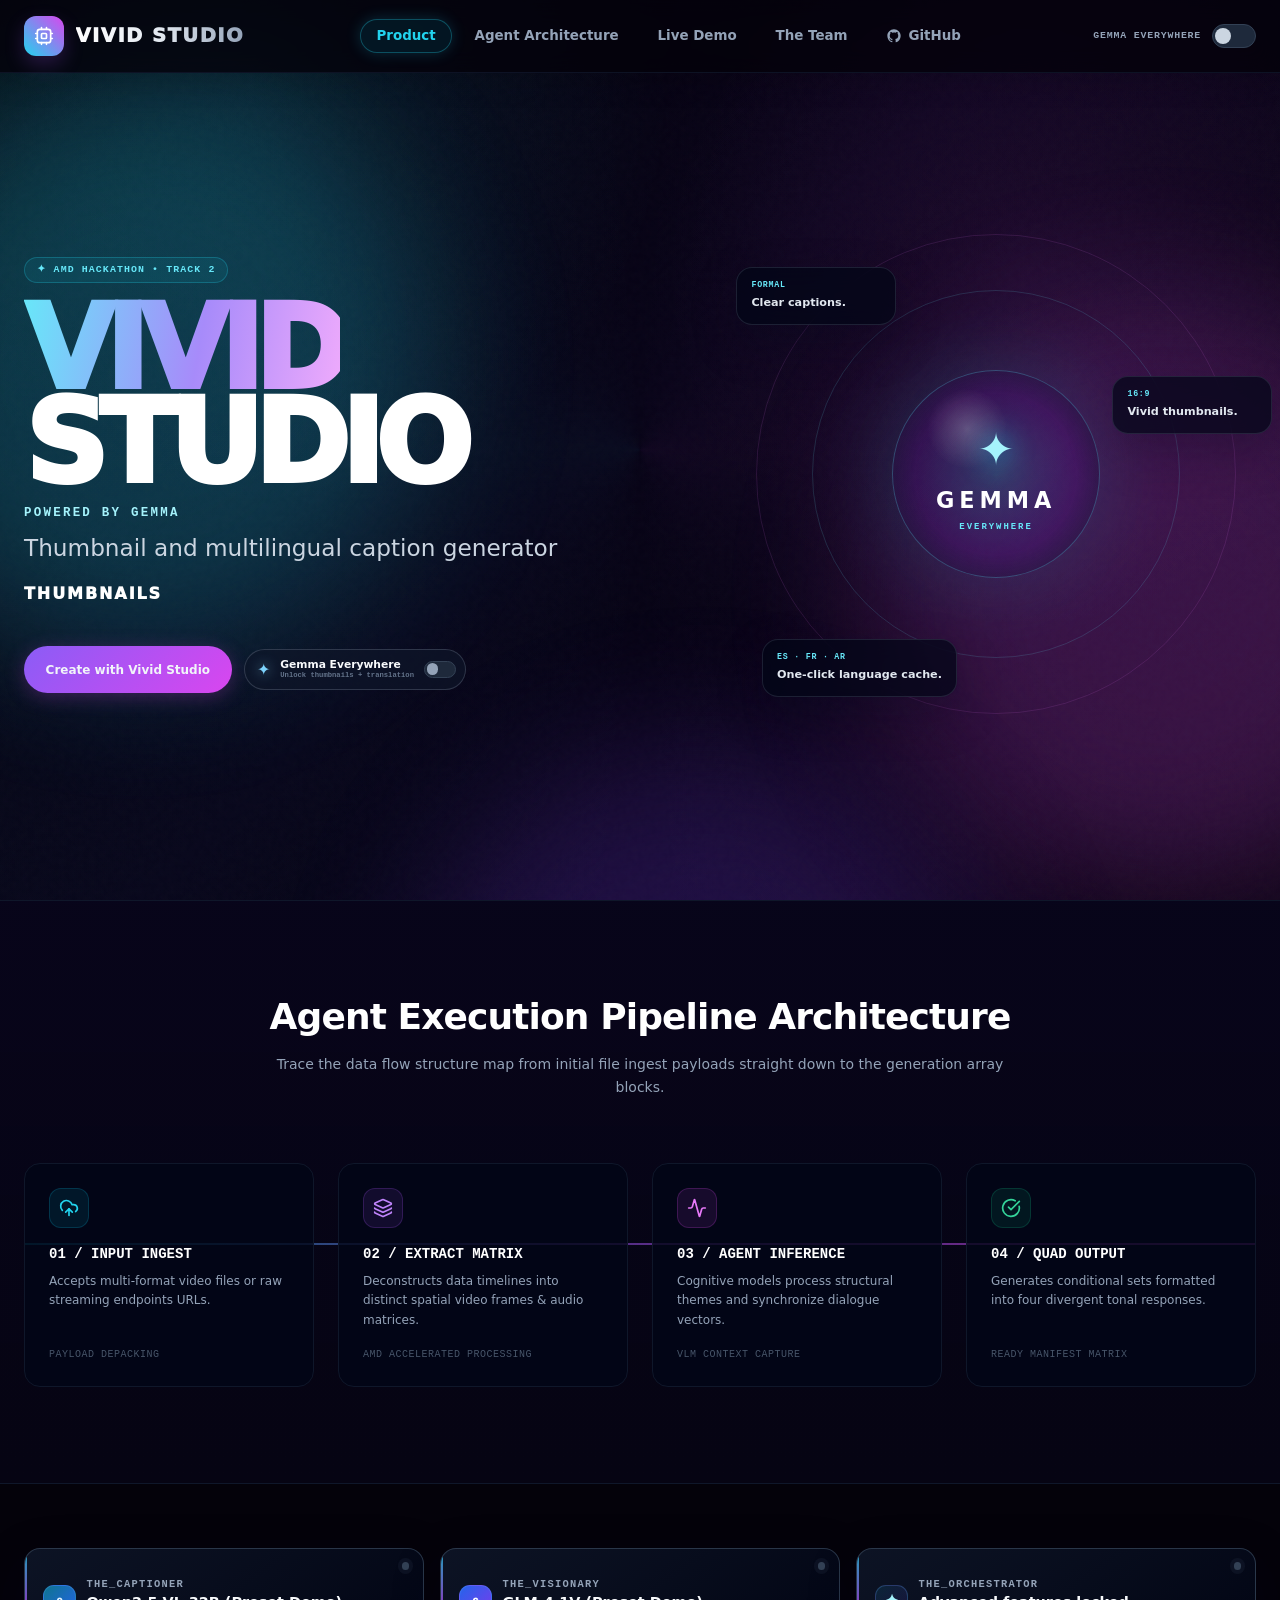
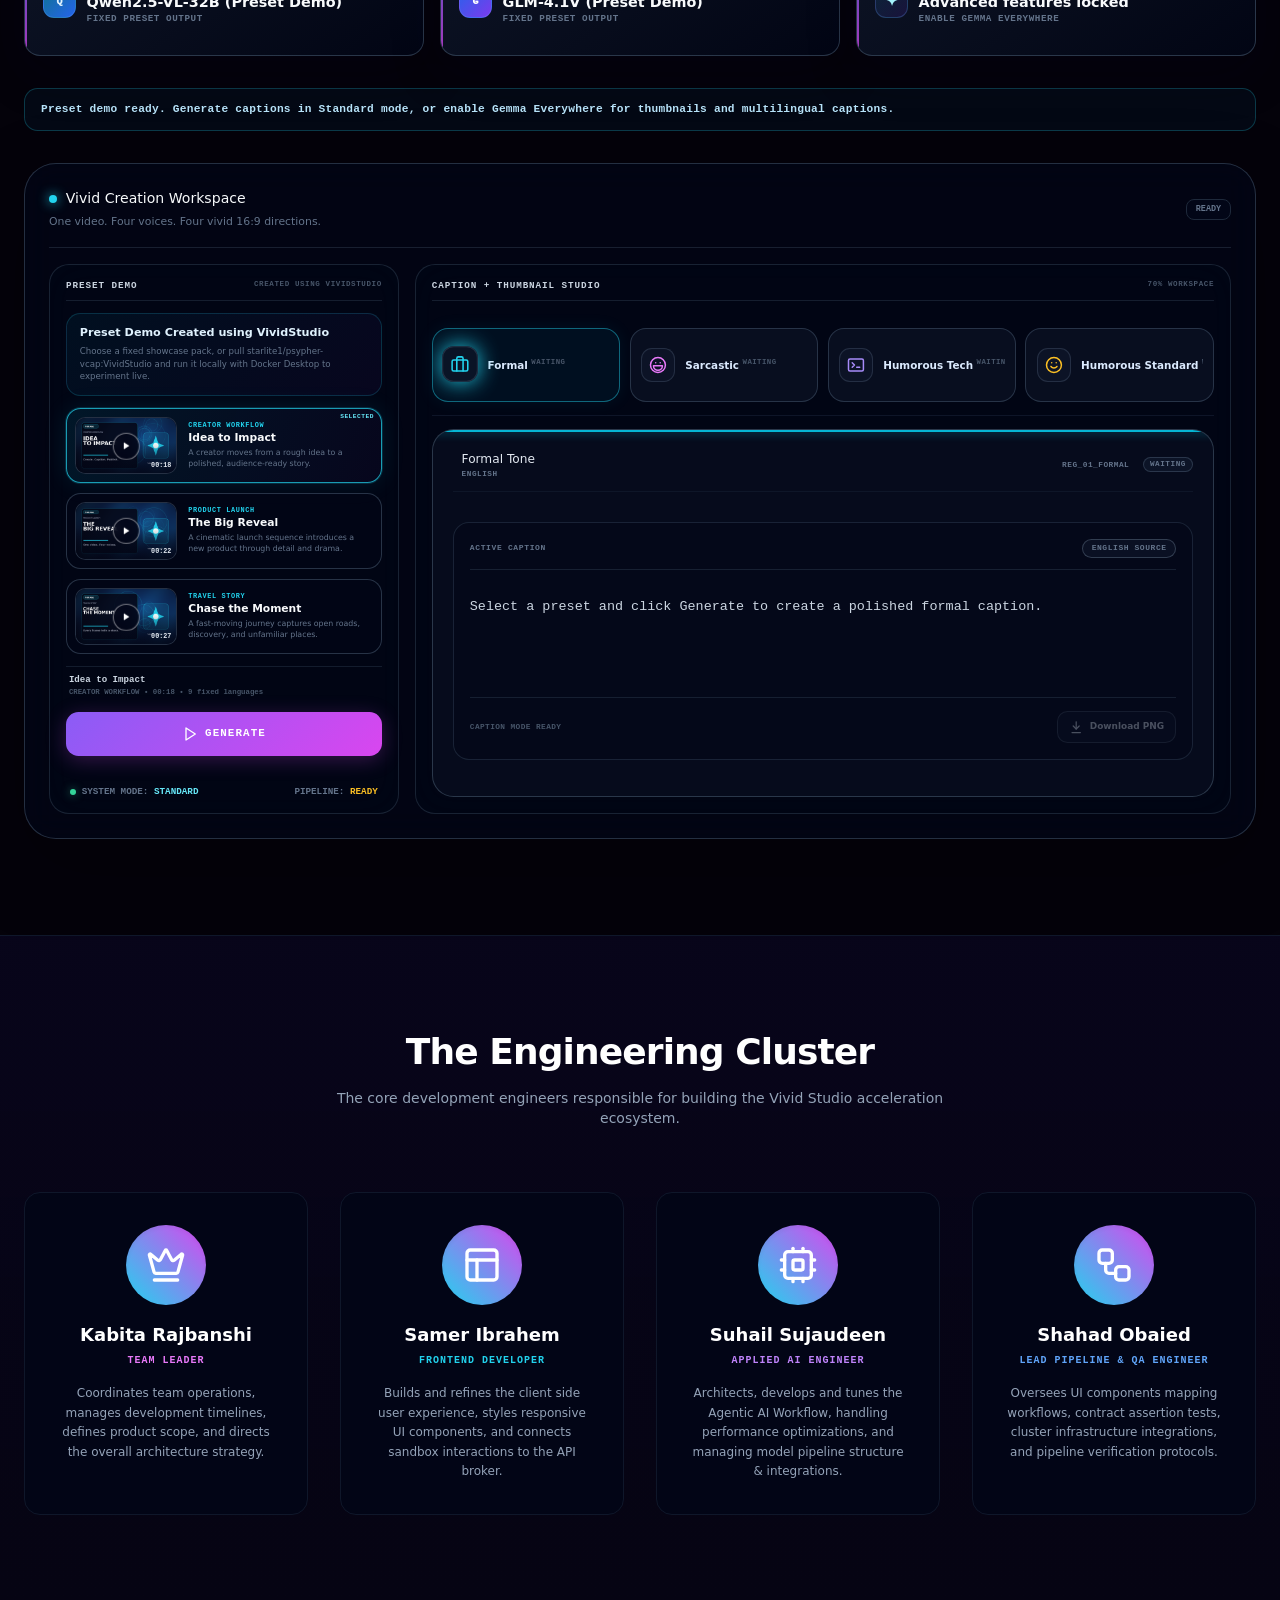
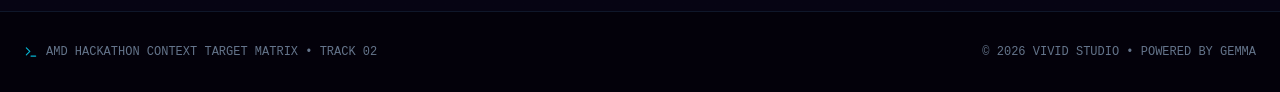
==== index.html @ 5d5a0c18 "Make paths relative for GitHub Pages hosting" ====
<!DOCTYPE html>

<html class="scroll-smooth scroll-pt-20" lang="en">
<head>
<meta charset="utf-8"/>
<meta content="width=device-width, initial-scale=1.0" name="viewport"/>
<meta content="Vivid Studio — a thumbnail and multilingual caption generator powered by Gemma." name="description"/>
<title>Vivid Studio — Powered by Gemma</title>
<link href="css/styles.css" rel="stylesheet"/>
</head>
<body class="text-slate-100 antialiased selection:bg-fuchsia-500 selection:text-white">
<div aria-hidden="true" class="vivid-background">
<div class="vivid-orb vivid-orb-one"></div>
<div class="vivid-orb vivid-orb-two"></div>
<div class="vivid-orb vivid-orb-three"></div>
<div class="vivid-light-field"></div>
<div class="vivid-grain"></div>
</div><div class="min-h-screen flex flex-col bg-transparent overflow-x-hidden"><nav class="team-navbar fixed top-0 left-0 w-full z-50" aria-label="Primary navigation">
<div class="team-navbar-inner max-w-7xl mx-auto px-6 py-4">
<a aria-label="Vivid Studio home" class="team-nav-brand" href="#product">
<span aria-hidden="true" class="team-brand-icon">
<svg viewBox="0 0 24 24"><rect x="4" y="4" width="16" height="16" rx="3"></rect><rect x="9" y="9" width="6" height="6" rx="1"></rect><path d="M9 2v2M15 2v2M9 20v2M15 20v2M2 9h2M2 15h2M20 9h2M20 15h2"></path></svg>
</span>
<span class="team-brand-name">VIVID STUDIO</span>
<span class="team-gemma-active" id="gemma-active-badge" hidden>GEMMA ACTIVE</span>
</a>
<div class="team-nav-links" id="primary-nav-links">
<a class="team-nav-link" data-nav-link href="#product">Product</a>
<a class="team-nav-link" data-nav-link href="#architecture">Agent Architecture</a>
<a class="team-nav-link" data-nav-link href="#demo">Live Demo</a>
<a class="team-nav-link" data-nav-link href="#team">The Team</a>
<a class="team-nav-link team-github-link" href="https://github.com/starlite20/vividstudio" rel="noreferrer" target="_blank">
<svg aria-hidden="true" viewBox="0 0 24 24"><path clip-rule="evenodd" d="M12 2C6.477 2 2 6.477 2 12c0 4.42 2.865 8.17 6.839 9.49.5.092.682-.217.682-.482 0-.237-.008-.866-.013-1.7-2.782.603-3.369-1.34-3.369-1.34-.454-1.156-1.11-1.464-1.11-1.464-.908-.62.069-.608.069-.608 1.003.07 1.531 1.03 1.531 1.03.892 1.529 2.341 1.087 2.91.831.092-.646.35-1.086.636-1.336-2.22-.253-4.555-1.11-4.555-4.943 0-1.091.39-1.984 1.029-2.683-.103-.253-.446-1.27.098-2.647 0 0 .84-.269 2.75 1.025A9.564 9.564 0 0112 6.844c.85.004 1.705.115 2.504.337 1.909-1.294 2.747-1.025 2.747-1.025.546 1.377.203 2.394.1 2.647.64.699 1.028 1.592 1.028 2.683 0 3.842-2.339 4.687-4.566 4.935.359.309.678.919.678 1.852 0 1.336-.012 2.415-.012 2.743 0 .267.18.577.688.479C19.138 20.167 22 16.418 22 12c0-5.523-4.477-10-10-10z" fill="currentColor" fill-rule="evenodd"></path></svg>
<span>GitHub</span>
</a>
</div>
<div class="team-gemma-control">
<span>Gemma Everywhere</span>
<button aria-describedby="gemma-mode-status" aria-pressed="false" class="team-gemma-toggle" id="gemma-mode-toggle" type="button">
<span class="sr-only" id="gemma-mode-status">Thumbnails and translation</span><i aria-hidden="true"></i>
</button>
</div>
</div>
</nav><main class="flex-grow"><section class="min-h-screen w-full flex flex-col justify-center items-center relative z-10 pt-24 pb-12" id="product"><div class="max-w-7xl w-full mx-auto px-6 vivid-hero-grid">
<div class="vivid-hero-copy">
<div class="vivid-kicker"><span>✦</span> AMD HACKATHON • TRACK 2</div>
<h1><span>VIVID</span> STUDIO</h1>
<p class="vivid-powered">Powered by Gemma</p>
<p class="vivid-subtitle">Thumbnail and multilingual caption generator</p>
<div aria-label="Captions, thumbnails, and languages" class="vivid-word-stage">
<span class="vivid-word is-active">CAPTIONS</span>
<span class="vivid-word">THUMBNAILS</span>
<span class="vivid-word">LANGUAGES</span>
</div>
<div class="vivid-hero-actions">
<a class="neon-gradient-btn vivid-primary-action" href="#demo">Create with Vivid Studio</a>
<button aria-pressed="false" class="gemma-toggle gemma-toggle-hero" id="hero-gemma-toggle" type="button">
<span aria-hidden="true" class="gemma-symbol">✦</span>
<span><strong>Gemma Everywhere</strong><small>Unlock thumbnails + translation</small></span>
<span aria-hidden="true" class="gemma-switch"><i></i></span>
</button>
</div>
</div>
<div aria-hidden="true" class="vivid-hero-visual">
<div class="vivid-hero-orbit orbit-one"></div>
<div class="vivid-hero-orbit orbit-two"></div>
<div class="vivid-hero-core">
<span class="vivid-core-glyph">✦</span>
<strong>GEMMA</strong>
<small>EVERYWHERE</small>
</div>
<div class="vivid-floating-card card-caption"><small>FORMAL</small><strong>Clear captions.</strong></div>
<div class="vivid-floating-card card-thumbnail"><small>16:9</small><strong>Vivid thumbnails.</strong></div>
<div class="vivid-floating-card card-language"><small>ES · FR · AR</small><strong>One-click language cache.</strong></div>
</div>
</div></section><section class="w-full flex flex-col justify-center items-center wave-bg border-y border-slate-900 relative z-20 py-24" id="architecture"><div class="max-w-7xl w-full mx-auto px-6"><div class="text-center max-w-3xl mx-auto mb-16 space-y-4"><h2 class="text-3xl md:text-4xl font-black tracking-tight text-white">Agent Execution Pipeline Architecture</h2><p class="text-sm text-slate-400 leading-relaxed">Trace the data flow structure map from initial file ingest payloads straight down to the generation array blocks.</p></div><div class="grid grid-cols-1 md:grid-cols-4 gap-6 relative"><div class="hidden md:block absolute top-1/2 left-0 right-0 h-0.5 bg-gradient-to-r from-cyan-500/50 via-purple-500/50 to-fuchsia-500/50 -translate-y-8 z-0"></div><div class="bg-slate-950/80 border border-slate-900 p-6 rounded-2xl relative z-10 flex flex-col justify-between h-56 group hover:border-cyan-500/40 transition-colors"><div><div class="w-10 h-10 rounded-xl bg-cyan-500/10 text-cyan-400 flex items-center justify-center mb-4 border border-cyan-500/20"><svg aria-hidden="true" class="w-5 h-5" fill="none" focusable="false" height="24" stroke="currentColor" stroke-linecap="round" stroke-linejoin="round" stroke-width="2" viewbox="0 0 24 24" width="24" xmlns="http://www.w3.org/2000/svg"><path d="M12 13v8"></path><path d="M4 14.899A7 7 0 1 1 15.71 8h1.79a4.5 4.5 0 0 1 2.5 8.242"></path><path d="m8 17 4-4 4 4"></path></svg></div><h4 class="text-sm font-bold text-white mb-2 font-mono">01 / INPUT INGEST</h4><p class="text-xs text-slate-400 leading-relaxed">Accepts multi-format video files or raw streaming endpoints URLs.</p></div><span class="text-[10px] text-slate-600 font-mono tracking-wider">PAYLOAD DEPACKING</span></div><div class="bg-slate-950/80 border border-slate-900 p-6 rounded-2xl relative z-10 flex flex-col justify-between h-56 group hover:border-purple-500/40 transition-colors"><div><div class="w-10 h-10 rounded-xl bg-purple-500/10 text-purple-400 flex items-center justify-center mb-4 border border-purple-500/20"><svg aria-hidden="true" class="w-5 h-5" fill="none" focusable="false" height="24" stroke="currentColor" stroke-linecap="round" stroke-linejoin="round" stroke-width="2" viewbox="0 0 24 24" width="24" xmlns="http://www.w3.org/2000/svg"><path d="M12.83 2.18a2 2 0 0 0-1.66 0L2.6 6.08a1 1 0 0 0 0 1.83l8.58 3.91a2 2 0 0 0 1.66 0l8.58-3.9a1 1 0 0 0 0-1.83z"></path><path d="M2 12a1 1 0 0 0 .58.91l8.6 3.91a2 2 0 0 0 1.65 0l8.58-3.9A1 1 0 0 0 22 12"></path><path d="M2 17a1 1 0 0 0 .58.91l8.6 3.91a2 2 0 0 0 1.65 0l8.58-3.9A1 1 0 0 0 22 17"></path></svg></div><h4 class="text-sm font-bold text-white mb-2 font-mono">02 / EXTRACT MATRIX</h4><p class="text-xs text-slate-400 leading-relaxed">Deconstructs data timelines into distinct spatial video frames &amp; audio matrices.</p></div><span class="text-[10px] text-slate-600 font-mono tracking-wider">AMD ACCELERATED PROCESSING</span></div><div class="bg-slate-950/80 border border-slate-900 p-6 rounded-2xl relative z-10 flex flex-col justify-between h-56 group hover:border-fuchsia-500/40 transition-colors"><div><div class="w-10 h-10 rounded-xl bg-fuchsia-500/10 text-fuchsia-400 flex items-center justify-center mb-4 border border-fuchsia-500/20"><svg aria-hidden="true" class="w-5 h-5" fill="none" focusable="false" height="24" stroke="currentColor" stroke-linecap="round" stroke-linejoin="round" stroke-width="2" viewbox="0 0 24 24" width="24" xmlns="http://www.w3.org/2000/svg"><path d="M22 12h-2.48a2 2 0 0 0-1.93 1.46l-2.35 8.36a.25.25 0 0 1-.48 0L9.24 2.18a.25.25 0 0 0-.48 0l-2.35 8.36A2 2 0 0 1 4.49 12H2"></path></svg></div><h4 class="text-sm font-bold text-white mb-2 font-mono">03 / AGENT INFERENCE</h4><p class="text-xs text-slate-400 leading-relaxed">Cognitive models process structural themes and synchronize dialogue vectors.</p></div><span class="text-[10px] text-slate-600 font-mono tracking-wider">VLM CONTEXT CAPTURE</span></div><div class="bg-slate-950/80 border border-slate-900 p-6 rounded-2xl relative z-10 flex flex-col justify-between h-56 group hover:border-emerald-500/40 transition-colors"><div><div class="w-10 h-10 rounded-xl bg-emerald-500/10 text-emerald-400 flex items-center justify-center mb-4 border border-emerald-500/20"><svg aria-hidden="true" class="w-5 h-5" fill="none" focusable="false" height="24" stroke="currentColor" stroke-linecap="round" stroke-linejoin="round" stroke-width="2" viewbox="0 0 24 24" width="24" xmlns="http://www.w3.org/2000/svg"><path d="M21.801 10A10 10 0 1 1 17 3.335"></path><path d="m9 11 3 3L22 4"></path></svg></div><h4 class="text-sm font-bold text-white mb-2 font-mono">04 / QUAD OUTPUT</h4><p class="text-xs text-slate-400 leading-relaxed">Generates conditional sets formatted into four divergent tonal responses.</p></div><span class="text-[10px] text-slate-600 font-mono tracking-wider">READY MANIFEST MATRIX</span></div></div></div></section><section class="w-full flex flex-col justify-center items-center relative z-10 pt-16 pb-24" id="demo"><div class="max-w-7xl w-full mx-auto px-6">
<div class="flex flex-col gap-8">
<section aria-label="Models currently used" class="model-status-strip" id="model-status-strip">
<article class="model-role-card" data-role="captioner">
<span aria-hidden="true" class="model-family-icon model-family-generic" id="captioner-icon">AI</span>
<div><span class="model-role-title">THE_CAPTIONER</span><strong id="captioner-model">Resolving…</strong><small id="captioner-host">ACCESSED VIA Fireworks.AI</small></div>
<i class="model-activity-dot" id="captioner-activity"></i>
</article>
<article class="model-role-card" data-role="visionary">
<span aria-hidden="true" class="model-family-icon model-family-generic" id="visionary-icon">AI</span>
<div><span class="model-role-title">THE_VISIONARY</span><strong id="visionary-model">Resolving…</strong><small id="visionary-host">ACCESSED VIA Fireworks.AI</small></div>
<i class="model-activity-dot" id="visionary-activity"></i>
</article>
<article class="model-role-card" data-role="orchestrator">
<span aria-hidden="true" class="model-family-icon model-family-gemma" id="orchestrator-icon">✦</span>
<div><span class="model-role-title">THE_ORCHESTRATOR</span><strong id="orchestrator-model">Advanced features locked</strong><small id="orchestrator-host">ENABLE GEMMA EVERYWHERE</small></div>
<i class="model-activity-dot" id="orchestrator-activity"></i>
</article>
</section>
<div aria-live="polite" class="app-status" hidden="" id="app-status" role="status"></div>
<div class="team-workspace-shell vivid-workspace">
<div class="vivid-workspace-header">
<div><h3><span></span>Vivid Creation Workspace</h3><p>One video. Four voices. Four vivid 16:9 directions.</p></div>
<span id="workspace-step-badge">READY</span>
</div>
<div class="vivid-studio-grid">
<aside aria-label="Preset demo selection" class="vivid-input-column">
<div class="vivid-column-heading"><span>PRESET DEMO</span><small>CREATED USING VIVIDSTUDIO</small></div>
<div class="vivid-preset-intro">
<strong>Preset Demo Created using VividStudio</strong>
<small>Choose a fixed showcase pack, or pull starlite1/psypher-vcap:VividStudio and run it locally with Docker Desktop to experiment live.</small>
</div>
<div aria-label="Available preset demo packs" class="vivid-preset-grid" id="preset-grid" role="listbox"></div>
<div aria-live="polite" class="vivid-preset-selection" id="preset-selection-meta">
<span id="selected-preset-name">Loading preset packs…</span>
<small id="selected-preset-detail">Fixed videos, captions, translations, and thumbnails.</small>
</div>
<button class="neon-gradient-btn team-generate-btn vivid-generate-button" disabled id="generate-btn" type="button">
<svg aria-hidden="true" id="generate-btn-icon" viewbox="0 0 24 24"><polygon points="6 3 20 12 6 21 6 3"></polygon></svg>
<span id="generate-btn-label">Generate</span>
</button>
<div class="team-system-metrics vivid-system-metrics">
<span><i></i>SYSTEM MODE: <strong id="system-mode-value">STANDARD</strong></span>
<span>PIPELINE: <strong id="pipeline-state-value">READY</strong></span>
</div>
</aside>
<section aria-labelledby="output-panel-title" class="team-output-panel vivid-output-panel vivid-output-column">
<div class="team-output-heading"><label id="output-panel-title">Caption + Thumbnail Studio</label><span>70% WORKSPACE</span></div>
<div aria-label="Caption styles" class="tone-tabs vivid-icon-tabs" role="tablist">
<button aria-selected="true" class="tone-tab active" data-tone-tab="formal" id="tone-tab-formal" role="tab" type="button">
<span class="tone-tab-icon"><svg aria-hidden="true" viewbox="0 0 24 24"><rect height="14" rx="2" width="20" x="2" y="7"></rect><path d="M16 21V5a2 2 0 0 0-2-2h-4a2 2 0 0 0-2 2v16"></path></svg></span>
<span class="tone-tab-copy"><strong>Formal</strong><small id="tone-tab-status-formal">WAITING</small></span>
</button>
<button aria-selected="false" class="tone-tab" data-tone-tab="sarcastic" id="tone-tab-sarcastic" role="tab" type="button">
<span class="tone-tab-icon"><svg aria-hidden="true" viewbox="0 0 24 24"><circle cx="12" cy="12" r="10"></circle><path d="M18 13a6 6 0 0 1-12 0h12Z"></path><path d="M9 9h.01"></path><path d="M15 9h.01"></path></svg></span>
<span class="tone-tab-copy"><strong>Sarcastic</strong><small id="tone-tab-status-sarcastic">WAITING</small></span>
</button>
<button aria-selected="false" class="tone-tab" data-tone-tab="humorous_tech" id="tone-tab-humorous_tech" role="tab" type="button">
<span class="tone-tab-icon"><svg aria-hidden="true" viewbox="0 0 24 24"><rect height="16" rx="2" width="20" x="2" y="4"></rect><path d="m7 9 3 3-3 3"></path><path d="M13 15h4"></path></svg></span>
<span class="tone-tab-copy"><strong>Humorous Tech</strong><small id="tone-tab-status-humorous_tech">WAITING</small></span>
</button>
<button aria-selected="false" class="tone-tab" data-tone-tab="humorous_non_tech" id="tone-tab-humorous_non_tech" role="tab" type="button">
<span class="tone-tab-icon"><svg aria-hidden="true" viewbox="0 0 24 24"><circle cx="12" cy="12" r="10"></circle><path d="M8 14s1.5 2 4 2 4-2 4-2"></path><path d="M9 9h.01"></path><path d="M15 9h.01"></path></svg></span>
<span class="tone-tab-copy"><strong>Humorous Standard</strong><small id="tone-tab-status-humorous_non_tech">WAITING</small></span>
</button>
</div>
<article class="active-tone-card vivid-active-card" data-style="formal" id="active-tone-card" role="tabpanel">
<div class="active-tone-accent"></div>
<div class="vivid-card-generation" hidden="" id="caption-generation-animation">
<div class="vivid-card-generation-glow"></div>
<div class="vivid-build-orbit"><i></i><i></i><i></i></div>
<strong>BUILDING FOUR CAPTION DIRECTIONS</strong>
<small id="caption-generation-phrase">Understanding the video…</small>
</div>
<div class="active-tone-header">
<div class="active-tone-heading-copy"><span class="active-tone-icon" id="active-tone-icon"></span><div><h4 id="active-tone-label">Formal Tone</h4><span id="active-tone-language">English</span></div></div>
<div class="active-tone-register"><span id="active-tone-registry">REG_01_FORMAL</span><span class="style-status-pill" data-state="waiting" id="active-style-status">WAITING</span></div>
</div>
<div class="active-tone-body vivid-result-split">
<div class="vivid-thumbnail-zone">
<button aria-label="Open generated thumbnail" class="active-thumbnail-shell vivid-thumbnail-16x9" disabled="" id="active-thumbnail-shell" type="button">
<div class="active-thumbnail-grid"></div>
<div class="active-thumbnail-placeholder" id="active-thumbnail-placeholder"><span>16:9</span><small>Enable Gemma Everywhere to create thumbnails</small></div>
<img alt="Generated thumbnail for the selected tone" hidden="" id="active-thumbnail-image"/>
<div class="thumbnail-loader vivid-build-loader" hidden="" id="active-thumbnail-loader">
<div class="vivid-build-orbit"><i></i><i></i><i></i></div>
<strong id="active-thumbnail-loader-label">DESIGNING</strong>
<small id="active-generation-phrase">Exploring a vivid visual direction…</small>
<em id="active-generation-log">Waiting for the next design stage…</em>
</div>
<span aria-hidden="true" class="thumbnail-hover-affordance"><svg viewbox="0 0 24 24"><path d="M15 3h6v6"></path><path d="m21 3-7 7"></path><path d="M9 21H3v-6"></path><path d="m3 21 7-7"></path></svg></span>
</button>
<div class="gemma-feature-lock" id="thumbnail-feature-lock">
<span class="gemma-symbol">✦</span><strong>Thumbnails powered by Gemma Everywhere</strong><small>Enable the mode to unlock four visual directions.</small><button data-enable-gemma="" type="button">Enable Gemma Everywhere</button>
</div>
</div>
<div class="active-caption-copy vivid-caption-panel">
<div class="vivid-caption-heading"><span>ACTIVE CAPTION</span><div class="active-caption-language-badge" id="active-caption-translation-badge">ENGLISH SOURCE</div></div>
<p id="active-caption-text">Select a preset and click Generate to reveal four fixed caption styles.</p>
<div class="vivid-caption-actions">
<span id="active-style-stage">AWAITING PIPELINE</span>
<button disabled="" id="active-download-btn" type="button">
<svg aria-hidden="true" viewbox="0 0 24 24"><path d="M12 3v12"></path><path d="m7 10 5 5 5-5"></path><path d="M5 21h14"></path></svg>
<span>Download PNG</span>
</button>
</div>
</div>
</div>
</article>
<section aria-label="Translation controls" class="team-translation-toolbar vivid-translation-panel" id="translation-panel">
<div class="team-translation-title"><span class="team-translation-icon">✦</span><div><strong>Multilingual Captions</strong><small id="translation-status">English captions are cached automatically.</small></div></div>
<div class="team-translation-controls"><select aria-label="Caption language" id="language-select"><option value="English">English</option><option selected="" value="Spanish">Spanish</option><option value="French">French</option><option value="German">German</option><option value="Japanese">Japanese</option><option value="Hindi">Hindi</option><option value="Mandarin Chinese">Mandarin Chinese</option><option value="Portuguese">Portuguese</option><option value="Arabic">Arabic</option></select><button disabled="" id="translate-btn" type="button"><svg aria-hidden="true" id="translate-btn-icon" viewbox="0 0 24 24"><path d="m5 8 6 6"></path><path d="m4 14 6-6 2-3"></path><path d="M2 5h12"></path><path d="M7 2h1"></path><path d="m22 22-5-10-5 10"></path><path d="M14 18h6"></path></svg><span id="translate-btn-label">Translate</span></button></div>
<div class="cached-language-list team-cache-list" id="cached-language-list"></div>
<div class="gemma-feature-lock" id="translation-feature-lock"><span class="gemma-symbol">✦</span><strong>Translation powered by Gemma Everywhere</strong><small>Enable the mode to unlock cached multilingual captions.</small><button data-enable-gemma="" type="button">Enable Gemma Everywhere</button></div>
</section>
</section>
</div>
</div>
</div>
</div></section><section class="w-full flex flex-col justify-center items-center wave-bg border-t border-slate-900 relative z-20 py-24" id="team"><div class="max-w-7xl w-full mx-auto px-6"><div class="text-center max-w-2xl mx-auto mb-16 space-y-4"><h2 class="text-3xl md:text-4xl font-black text-white tracking-tight">The Engineering Cluster</h2><p class="text-sm text-slate-400">The core development engineers responsible for building the Vivid Studio acceleration ecosystem.</p></div><div class="grid grid-cols-1 sm:grid-cols-2 lg:grid-cols-4 gap-8"><div class="bg-slate-950/80 border border-slate-900 p-8 rounded-2xl w-full text-center space-y-4 hover:border-fuchsia-500/20 transition-colors"><div class="w-20 h-20 bg-gradient-to-tr from-cyan-400 to-fuchsia-500 rounded-full mx-auto flex items-center justify-center shadow-inner"><svg aria-hidden="true" class="w-10 h-10 text-white" fill="none" focusable="false" height="24" stroke="currentColor" stroke-linecap="round" stroke-linejoin="round" stroke-width="2" viewbox="0 0 24 24" width="24" xmlns="http://www.w3.org/2000/svg"><path d="M11.562 3.266a.5.5 0 0 1 .876 0L15.39 8.87a1 1 0 0 0 1.516.294L21.183 5.5a.5.5 0 0 1 .798.519l-2.834 10.246a1 1 0 0 1-.956.734H5.81a1 1 0 0 1-.957-.734L2.02 6.02a.5.5 0 0 1 .798-.519l4.276 3.664a1 1 0 0 0 1.516-.294z"></path><path d="M5 21h14"></path></svg></div><div><h4 class="text-lg font-bold text-white">Kabita Rajbanshi</h4><p class="text-[10px] font-mono text-fuchsia-400 mt-1 uppercase tracking-widest font-bold">Team Leader</p></div><p class="text-xs text-slate-400 leading-relaxed">Coordinates team operations, manages development timelines, defines product scope, and directs the overall architecture strategy.</p></div><div class="bg-slate-950/80 border border-slate-900 p-8 rounded-2xl w-full text-center space-y-4 hover:border-cyan-500/20 transition-colors"><div class="w-20 h-20 bg-gradient-to-tr from-cyan-400 to-fuchsia-500 rounded-full mx-auto flex items-center justify-center shadow-inner"><svg aria-hidden="true" class="w-10 h-10 text-white" fill="none" focusable="false" height="24" stroke="currentColor" stroke-linecap="round" stroke-linejoin="round" stroke-width="2" viewbox="0 0 24 24" width="24" xmlns="http://www.w3.org/2000/svg"><rect height="18" rx="2" width="18" x="3" y="3"></rect><path d="M3 9h18"></path><path d="M9 21V9"></path></svg></div><div><h4 class="text-lg font-bold text-white">Samer Ibrahem</h4><p class="text-[10px] font-mono text-cyan-400 mt-1 uppercase tracking-widest font-bold">Frontend Developer</p></div><p class="text-xs text-slate-400 leading-relaxed">Builds and refines the client side user experience, styles responsive UI components, and connects sandbox interactions to the API broker.</p></div><div class="bg-slate-950/80 border border-slate-900 p-8 rounded-2xl w-full text-center space-y-4 hover:border-purple-500/20 transition-colors"><div class="w-20 h-20 bg-gradient-to-tr from-cyan-400 to-fuchsia-500 rounded-full mx-auto flex items-center justify-center shadow-inner"><svg aria-hidden="true" class="w-10 h-10 text-white" fill="none" focusable="false" height="24" stroke="currentColor" stroke-linecap="round" stroke-linejoin="round" stroke-width="2" viewbox="0 0 24 24" width="24" xmlns="http://www.w3.org/2000/svg"><rect height="16" rx="2" width="16" x="4" y="4"></rect><rect height="6" rx="1" width="6" x="9" y="9"></rect><path d="M15 2v2"></path><path d="M15 20v2"></path><path d="M2 15h2"></path><path d="M2 9h2"></path><path d="M20 15h2"></path><path d="M20 9h2"></path><path d="M9 2v2"></path><path d="M9 20v2"></path></svg></div><div><h4 class="text-lg font-bold text-white">Suhail Sujaudeen</h4><p class="text-[10px] font-mono text-purple-400 mt-1 uppercase tracking-widest font-bold">Applied AI Engineer</p></div><p class="text-xs text-slate-400 leading-relaxed">Architects, develops and tunes the Agentic AI Workflow, handling performance optimizations, and managing model pipeline structure & integrations.</p></div><div class="bg-slate-950/80 border border-slate-900 p-8 rounded-2xl w-full text-center space-y-4 hover:border-blue-500/20 transition-colors"><div class="w-20 h-20 bg-gradient-to-tr from-cyan-400 to-fuchsia-500 rounded-full mx-auto flex items-center justify-center shadow-inner"><svg aria-hidden="true" class="w-10 h-10 text-white" fill="none" focusable="false" height="24" stroke="currentColor" stroke-linecap="round" stroke-linejoin="round" stroke-width="2" viewbox="0 0 24 24" width="24" xmlns="http://www.w3.org/2000/svg"><rect height="8" rx="2" width="8" x="3" y="3"></rect><path d="M7 11v4a2 2 0 0 0 2 2h4"></path><rect height="8" rx="2" width="8" x="13" y="13"></rect></svg></div><div><h4 class="text-lg font-bold text-white">Shahad Obaied</h4><p class="text-[10px] font-mono text-blue-400 mt-1 uppercase tracking-widest font-bold">Lead Pipeline &amp; QA Engineer</p></div><p class="text-xs text-slate-400 leading-relaxed">Oversees UI components mapping workflows, contract assertion tests, cluster infrastructure integrations, and pipeline verification protocols.</p></div></div></div></section></main><footer class="w-full border-t border-slate-900 bg-[#04020a]/60 py-8 relative z-30"><div class="max-w-7xl mx-auto px-6 flex flex-col sm:flex-row items-center justify-between gap-4 text-xs font-mono text-slate-500"><div class="flex items-center gap-2"><svg aria-hidden="true" class="w-3.5 h-3.5 text-cyan-500" fill="none" focusable="false" height="24" stroke="currentColor" stroke-linecap="round" stroke-linejoin="round" stroke-width="2" viewbox="0 0 24 24" width="24" xmlns="http://www.w3.org/2000/svg"><polyline points="4 17 10 11 4 5"></polyline><line x1="12" x2="20" y1="19" y2="19"></line></svg><span>AMD HACKATHON CONTEXT TARGET MATRIX • TRACK 02</span></div><span>© 2026 VIVID STUDIO • POWERED BY GEMMA</span></div></footer></div>
<script src="js/app.js" type="module"></script>
<div aria-hidden="true" class="gemma-doodle-overlay" hidden id="gemma-reveal">
<div class="gemma-doodle-shell">
<div class="gemma-particles" aria-hidden="true">
<i class="particle particle-blue"></i><i class="particle particle-red"></i><i class="particle particle-yellow"></i><i class="particle particle-green"></i>
</div>
<div class="gemma-doodle-emblem" aria-hidden="true">
<div class="gemma-ring gemma-ring-outer"></div><div class="gemma-ring gemma-ring-inner"></div>
<div class="gemma-logo-nodes">
<div class="gemma-glowing-core"></div>
<svg viewBox="0 0 100 100">
<path d="M50 15A15 15 0 0 1 65 30A15 15 0 0 1 50 45A15 15 0 0 1 35 30A15 15 0 0 1 50 15Z" fill="#4285F4" opacity=".85"></path>
<path d="M68 33A15 15 0 0 1 83 48A15 15 0 0 1 68 63A15 15 0 0 1 53 48A15 15 0 0 1 68 33Z" fill="#EA4335" opacity=".85"></path>
<path d="M50 51A15 15 0 0 1 65 66A15 15 0 0 1 50 81A15 15 0 0 1 35 66A15 15 0 0 1 50 51Z" fill="#FBBC05" opacity=".85"></path>
<path d="M32 33A15 15 0 0 1 47 48A15 15 0 0 1 32 63A15 15 0 0 1 17 48A15 15 0 0 1 32 33Z" fill="#34A853" opacity=".85"></path>
<circle cx="50" cy="48" r="8" fill="#fff"></circle><circle cx="50" cy="48" r="5" fill="#6366f1"></circle>
</svg>
</div>
</div>
<div class="gemma-welcome-copy">
<div class="google-gemma-wordmark"><span class="g-blue">G</span><span class="g-red">o</span><span class="g-yellow">o</span><span class="g-blue">g</span><span class="g-green">l</span><span class="g-red">e</span><b>|</b><strong>Gemma</strong></div>
<h2>Welcome to Gemma</h2>
<p>Initializing local LLM translation agent node...</p>
</div>
</div>
</div>
<div aria-labelledby="thumbnail-modal-title" aria-modal="true" class="thumbnail-modal" hidden="" id="thumbnail-modal" role="dialog">
<div class="thumbnail-modal-backdrop" data-close-modal=""></div>
<div class="thumbnail-modal-panel">
<div class="thumbnail-modal-header"><div><small id="thumbnail-modal-style">FORMAL</small><h2 id="thumbnail-modal-title">Vivid Studio Thumbnail</h2></div><button aria-label="Close thumbnail preview" id="thumbnail-modal-close" type="button">×</button></div>
<div class="thumbnail-modal-media"><img alt="Expanded generated thumbnail" id="thumbnail-modal-image"/></div>
<p id="thumbnail-modal-caption"></p>
<div class="thumbnail-modal-actions"><button id="thumbnail-modal-prev" type="button">← Previous</button><button id="thumbnail-modal-download" type="button">Download PNG</button><button id="thumbnail-modal-next" type="button">Next →</button></div>
</div>
</div>
</body>
</html>
---- css/styles.css ----
*,:after,:before{--tw-border-spacing-x:0;--tw-border-spacing-y:0;--tw-translate-x:0;--tw-translate-y:0;--tw-rotate:0;--tw-skew-x:0;--tw-skew-y:0;--tw-scale-x:1;--tw-scale-y:1;--tw-pan-x: ;--tw-pan-y: ;--tw-pinch-zoom: ;--tw-scroll-snap-strictness:proximity;--tw-gradient-from-position: ;--tw-gradient-via-position: ;--tw-gradient-to-position: ;--tw-ordinal: ;--tw-slashed-zero: ;--tw-numeric-figure: ;--tw-numeric-spacing: ;--tw-numeric-fraction: ;--tw-ring-inset: ;--tw-ring-offset-width:0px;--tw-ring-offset-color:#fff;--tw-ring-color:rgba(59,130,246,.5);--tw-ring-offset-shadow:0 0 #0000;--tw-ring-shadow:0 0 #0000;--tw-shadow:0 0 #0000;--tw-shadow-colored:0 0 #0000;--tw-blur: ;--tw-brightness: ;--tw-contrast: ;--tw-grayscale: ;--tw-hue-rotate: ;--tw-invert: ;--tw-saturate: ;--tw-sepia: ;--tw-drop-shadow: ;--tw-backdrop-blur: ;--tw-backdrop-brightness: ;--tw-backdrop-contrast: ;--tw-backdrop-grayscale: ;--tw-backdrop-hue-rotate: ;--tw-backdrop-invert: ;--tw-backdrop-opacity: ;--tw-backdrop-saturate: ;--tw-backdrop-sepia: ;--tw-contain-size: ;--tw-contain-layout: ;--tw-contain-paint: ;--tw-contain-style: }::backdrop{--tw-border-spacing-x:0;--tw-border-spacing-y:0;--tw-translate-x:0;--tw-translate-y:0;--tw-rotate:0;--tw-skew-x:0;--tw-skew-y:0;--tw-scale-x:1;--tw-scale-y:1;--tw-pan-x: ;--tw-pan-y: ;--tw-pinch-zoom: ;--tw-scroll-snap-strictness:proximity;--tw-gradient-from-position: ;--tw-gradient-via-position: ;--tw-gradient-to-position: ;--tw-ordinal: ;--tw-slashed-zero: ;--tw-numeric-figure: ;--tw-numeric-spacing: ;--tw-numeric-fraction: ;--tw-ring-inset: ;--tw-ring-offset-width:0px;--tw-ring-offset-color:#fff;--tw-ring-color:rgba(59,130,246,.5);--tw-ring-offset-shadow:0 0 #0000;--tw-ring-shadow:0 0 #0000;--tw-shadow:0 0 #0000;--tw-shadow-colored:0 0 #0000;--tw-blur: ;--tw-brightness: ;--tw-contrast: ;--tw-grayscale: ;--tw-hue-rotate: ;--tw-invert: ;--tw-saturate: ;--tw-sepia: ;--tw-drop-shadow: ;--tw-backdrop-blur: ;--tw-backdrop-brightness: ;--tw-backdrop-contrast: ;--tw-backdrop-grayscale: ;--tw-backdrop-hue-rotate: ;--tw-backdrop-invert: ;--tw-backdrop-opacity: ;--tw-backdrop-saturate: ;--tw-backdrop-sepia: ;--tw-contain-size: ;--tw-contain-layout: ;--tw-contain-paint: ;--tw-contain-style: }/*! tailwindcss v3.4.17 | MIT License | https://tailwindcss.com*/*,:after,:before{box-sizing:border-box;border:0 solid #e5e7eb}:after,:before{--tw-content:""}:host,html{line-height:1.5;-webkit-text-size-adjust:100%;-moz-tab-size:4;-o-tab-size:4;tab-size:4;font-family:ui-sans-serif,system-ui,sans-serif,Apple Color Emoji,Segoe UI Emoji,Segoe UI Symbol,Noto Color Emoji;font-feature-settings:normal;font-variation-settings:normal;-webkit-tap-highlight-color:transparent}body{margin:0;line-height:inherit}hr{height:0;color:inherit;border-top-width:1px}abbr:where([title]){-webkit-text-decoration:underline dotted;text-decoration:underline dotted}h1,h2,h3,h4,h5,h6{font-size:inherit;font-weight:inherit}a{color:inherit;text-decoration:inherit}b,strong{font-weight:bolder}code,kbd,pre,samp{font-family:ui-monospace,SFMono-Regular,Menlo,Monaco,Consolas,Liberation Mono,Courier New,monospace;font-feature-settings:normal;font-variation-settings:normal;font-size:1em}small{font-size:80%}sub,sup{font-size:75%;line-height:0;position:relative;vertical-align:baseline}sub{bottom:-.25em}sup{top:-.5em}table{text-indent:0;border-color:inherit;border-collapse:collapse}button,input,optgroup,select,textarea{font-family:inherit;font-feature-settings:inherit;font-variation-settings:inherit;font-size:100%;font-weight:inherit;line-height:inherit;letter-spacing:inherit;color:inherit;margin:0;padding:0}button,select{text-transform:none}button,input:where([type=button]),input:where([type=reset]),input:where([type=submit]){-webkit-appearance:button;background-color:transparent;background-image:none}:-moz-focusring{outline:auto}:-moz-ui-invalid{box-shadow:none}progress{vertical-align:baseline}::-webkit-inner-spin-button,::-webkit-outer-spin-button{height:auto}[type=search]{-webkit-appearance:textfield;outline-offset:-2px}::-webkit-search-decoration{-webkit-appearance:none}::-webkit-file-upload-button{-webkit-appearance:button;font:inherit}summary{display:list-item}blockquote,dd,dl,figure,h1,h2,h3,h4,h5,h6,hr,p,pre{margin:0}fieldset{margin:0}fieldset,legend{padding:0}menu,ol,ul{list-style:none;margin:0;padding:0}dialog{padding:0}textarea{resize:vertical}input::-moz-placeholder,textarea::-moz-placeholder{opacity:1;color:#9ca3af}input::placeholder,textarea::placeholder{opacity:1;color:#9ca3af}[role=button],button{cursor:pointer}:disabled{cursor:default}audio,canvas,embed,iframe,img,object,svg,video{display:block;vertical-align:middle}img,video{max-width:100%;height:auto}[hidden]:where(:not([hidden=until-found])){display:none}.pointer-events-none{pointer-events:none}.fixed{position:fixed}.absolute{position:absolute}.relative{position:relative}.inset-0{inset:0}.inset-2{inset:.5rem}.bottom-1\/3{bottom:33.333333%}.bottom-1\/4{bottom:25%}.left-0{left:0}.left-1\/3{left:33.333333%}.left-1\/4{left:25%}.right-0{right:0}.right-1\/3{right:33.333333%}.right-1\/4{right:25%}.top-0{top:0}.top-1\/2{top:50%}.top-1\/3{top:33.333333%}.top-1\/4{top:25%}.z-0{z-index:0}.z-10{z-index:10}.z-20{z-index:20}.z-30{z-index:30}.z-50{z-index:50}.z-\[100\]{z-index:100}.mx-2{margin-left:.5rem;margin-right:.5rem}.mx-auto{margin-left:auto;margin-right:auto}.mb-1{margin-bottom:.25rem}.mb-16{margin-bottom:4rem}.mb-2{margin-bottom:.5rem}.mb-3{margin-bottom:.75rem}.mb-4{margin-bottom:1rem}.mb-6{margin-bottom:1.5rem}.ml-3{margin-left:.75rem}.mt-0\.5{margin-top:.125rem}.mt-1{margin-top:.25rem}.mt-2{margin-top:.5rem}.mt-4{margin-top:1rem}.mt-6{margin-top:1.5rem}.block{display:block}.flex{display:flex}.inline-flex{display:inline-flex}.grid{display:grid}.hidden{display:none}.aspect-\[4\/5\]{aspect-ratio:4/5}.h-0\.5{height:.125rem}.h-1\.5{height:.375rem}.h-10{height:2.5rem}.h-12{height:3rem}.h-2{height:.5rem}.h-2\.5{height:.625rem}.h-20{height:5rem}.h-24{height:6rem}.h-3{height:.75rem}.h-3\.5{height:.875rem}.h-4{height:1rem}.h-40{height:10rem}.h-48{height:12rem}.h-5{height:1.25rem}.h-56{height:14rem}.h-6{height:1.5rem}.h-8{height:2rem}.h-\[1px\]{height:1px}.h-\[2px\]{height:2px}.h-full{height:100%}.min-h-\[160px\]{min-height:160px}.min-h-\[180px\]{min-height:180px}.min-h-screen{min-height:100vh}.w-1\.5{width:.375rem}.w-1\/2{width:50%}.w-10{width:2.5rem}.w-11{width:2.75rem}.w-12{width:3rem}.w-2{width:.5rem}.w-2\.5{width:.625rem}.w-20{width:5rem}.w-24{width:6rem}.w-3{width:.75rem}.w-3\.5{width:.875rem}.w-3\/4{width:75%}.w-4{width:1rem}.w-40{width:10rem}.w-5{width:1.25rem}.w-5\/6{width:83.333333%}.w-6{width:1.5rem}.w-8{width:2rem}.w-full{width:100%}.max-w-2xl{max-width:42rem}.max-w-3xl{max-width:48rem}.max-w-7xl{max-width:80rem}.max-w-\[240px\]{max-width:240px}.max-w-\[280px\]{max-width:280px}.max-w-sm{max-width:24rem}.flex-shrink-0{flex-shrink:0}.flex-grow{flex-grow:1}.-translate-y-8{--tw-translate-y:-2rem}.-translate-y-8,.translate-x-0{transform:translate(var(--tw-translate-x),var(--tw-translate-y)) rotate(var(--tw-rotate)) skewX(var(--tw-skew-x)) skewY(var(--tw-skew-y)) scaleX(var(--tw-scale-x)) scaleY(var(--tw-scale-y))}.translate-x-0{--tw-translate-x:0px}.translate-x-5{--tw-translate-x:1.25rem}.scale-100,.translate-x-5{transform:translate(var(--tw-translate-x),var(--tw-translate-y)) rotate(var(--tw-rotate)) skewX(var(--tw-skew-x)) skewY(var(--tw-skew-y)) scaleX(var(--tw-scale-x)) scaleY(var(--tw-scale-y))}.scale-100{--tw-scale-x:1;--tw-scale-y:1}.scale-95{--tw-scale-x:.95;--tw-scale-y:.95}.scale-95,.transform{transform:translate(var(--tw-translate-x),var(--tw-translate-y)) rotate(var(--tw-rotate)) skewX(var(--tw-skew-x)) skewY(var(--tw-skew-y)) scaleX(var(--tw-scale-x)) scaleY(var(--tw-scale-y))}.animate-\[fadeIn_0\.3s_ease-out\]{animation:fadeIn .3s ease-out}.animate-\[ping_1\.2s_infinite_0\.4s\]{animation:ping 1.2s .4s infinite}.animate-\[ping_1\.5s_infinite_0\.2s\]{animation:ping 1.5s .2s infinite}.animate-\[ping_1\.8s_infinite_0\.6s\]{animation:ping 1.8s .6s infinite}.animate-\[pulse_2s_infinite\]{animation:pulse 2s infinite}.animate-\[scaleUp_0\.5s_cubic-bezier\(0\.34\2c 1\.56\2c 0\.64\2c 1\)_forwards\]{animation:scaleUp .5s cubic-bezier(.34,1.56,.64,1) forwards}.animate-\[spin_12s_linear_infinite\]{animation:spin 12s linear infinite}.animate-\[spin_20s_linear_infinite\]{animation:spin 20s linear infinite}.animate-\[spin_8s_linear_infinite_reverse\]{animation:spin 8s linear infinite reverse}@keyframes ping{75%,to{transform:scale(2);opacity:0}}.animate-ping{animation:ping 1s cubic-bezier(0,0,.2,1) infinite}@keyframes pulse{50%{opacity:.5}}.animate-pulse{animation:pulse 2s cubic-bezier(.4,0,.6,1) infinite}@keyframes spin{to{transform:rotate(1turn)}}.animate-spin{animation:spin 1s linear infinite}.select-none{-webkit-user-select:none;-moz-user-select:none;user-select:none}.grid-cols-1{grid-template-columns:repeat(1,minmax(0,1fr))}.flex-col{flex-direction:column}.flex-wrap{flex-wrap:wrap}.items-center{align-items:center}.items-baseline{align-items:baseline}.items-stretch{align-items:stretch}.justify-center{justify-content:center}.justify-between{justify-content:space-between}.gap-1{gap:.25rem}.gap-1\.5{gap:.375rem}.gap-12{gap:3rem}.gap-2{gap:.5rem}.gap-3{gap:.75rem}.gap-4{gap:1rem}.gap-5{gap:1.25rem}.gap-6{gap:1.5rem}.gap-8{gap:2rem}.space-y-1\.5>:not([hidden])~:not([hidden]){--tw-space-y-reverse:0;margin-top:calc(.375rem*(1 - var(--tw-space-y-reverse)));margin-bottom:calc(.375rem*var(--tw-space-y-reverse))}.space-y-2>:not([hidden])~:not([hidden]){--tw-space-y-reverse:0;margin-top:calc(.5rem*(1 - var(--tw-space-y-reverse)));margin-bottom:calc(.5rem*var(--tw-space-y-reverse))}.space-y-3>:not([hidden])~:not([hidden]){--tw-space-y-reverse:0;margin-top:calc(.75rem*(1 - var(--tw-space-y-reverse)));margin-bottom:calc(.75rem*var(--tw-space-y-reverse))}.space-y-4>:not([hidden])~:not([hidden]){--tw-space-y-reverse:0;margin-top:calc(1rem*(1 - var(--tw-space-y-reverse)));margin-bottom:calc(1rem*var(--tw-space-y-reverse))}.space-y-6>:not([hidden])~:not([hidden]){--tw-space-y-reverse:0;margin-top:calc(1.5rem*(1 - var(--tw-space-y-reverse)));margin-bottom:calc(1.5rem*var(--tw-space-y-reverse))}.self-start{align-self:flex-start}.overflow-hidden{overflow:hidden}.overflow-x-hidden{overflow-x:hidden}.truncate{overflow:hidden;text-overflow:ellipsis;white-space:nowrap}.rounded{border-radius:.25rem}.rounded-2xl{border-radius:1rem}.rounded-3xl{border-radius:1.5rem}.rounded-\[40px\]{border-radius:40px}.rounded-full{border-radius:9999px}.rounded-lg{border-radius:.5rem}.rounded-md{border-radius:.375rem}.rounded-xl{border-radius:.75rem}.border{border-width:1px}.border-4{border-width:4px}.border-y{border-top-width:1px}.border-b,.border-y{border-bottom-width:1px}.border-t{border-top-width:1px}.border-dashed{border-style:dashed}.border-amber-500\/10{border-color:rgba(245,158,11,.1)}.border-amber-500\/20{border-color:rgba(245,158,11,.2)}.border-amber-500\/40{border-color:rgba(245,158,11,.4)}.border-amber-500\/50{border-color:rgba(245,158,11,.5)}.border-blue-500\/30{border-color:rgba(59,130,246,.3)}.border-blue-700{--tw-border-opacity:1;border-color:rgb(29 78 216/var(--tw-border-opacity,1))}.border-cyan-500\/20{border-color:rgba(6,182,212,.2)}.border-cyan-500\/30{border-color:rgba(6,182,212,.3)}.border-cyan-500\/50{border-color:rgba(6,182,212,.5)}.border-cyan-800\/30{border-color:rgba(21,94,117,.3)}.border-cyan-950\/40{border-color:rgba(8,51,68,.4)}.border-emerald-500\/20{border-color:rgba(16,185,129,.2)}.border-emerald-500\/30{border-color:rgba(16,185,129,.3)}.border-fuchsia-500\/20{border-color:rgba(217,70,239,.2)}.border-fuchsia-500\/30{border-color:rgba(217,70,239,.3)}.border-fuchsia-500\/40{border-color:rgba(217,70,239,.4)}.border-fuchsia-500\/50{border-color:rgba(217,70,239,.5)}.border-fuchsia-800\/30{border-color:rgba(134,25,143,.3)}.border-fuchsia-950\/40{border-color:rgba(74,4,78,.4)}.border-purple-500\/20{border-color:rgba(168,85,247,.2)}.border-purple-500\/50{border-color:rgba(168,85,247,.5)}.border-red-500\/20{border-color:rgba(239,68,68,.2)}.border-red-500\/30{border-color:rgba(239,68,68,.3)}.border-slate-700{--tw-border-opacity:1;border-color:rgb(51 65 85/var(--tw-border-opacity,1))}.border-slate-800{--tw-border-opacity:1;border-color:rgb(30 41 59/var(--tw-border-opacity,1))}.border-slate-800\/60{border-color:rgba(30,41,59,.6)}.border-slate-800\/80{border-color:rgba(30,41,59,.8)}.border-slate-800\/85{border-color:rgba(30,41,59,.85)}.border-slate-900{--tw-border-opacity:1;border-color:rgb(15 23 42/var(--tw-border-opacity,1))}.border-slate-900\/40{border-color:rgba(15,23,42,.4)}.border-slate-900\/60{border-color:rgba(15,23,42,.6)}.border-slate-900\/80{border-color:rgba(15,23,42,.8)}.border-transparent{border-color:transparent}.bg-\[\#04020a\]\/60{background-color:rgba(4,2,10,.6)}.bg-\[\#04020a\]\/80{background-color:rgba(4,2,10,.8)}.bg-amber-400{--tw-bg-opacity:1;background-color:rgb(251 191 36/var(--tw-bg-opacity,1))}.bg-amber-500{--tw-bg-opacity:1;background-color:rgb(245 158 11/var(--tw-bg-opacity,1))}.bg-amber-500\/10{background-color:rgba(245,158,11,.1)}.bg-amber-500\/20{background-color:rgba(245,158,11,.2)}.bg-amber-950\/5{background-color:rgba(69,26,3,.05)}.bg-blue-500{--tw-bg-opacity:1;background-color:rgb(59 130 246/var(--tw-bg-opacity,1))}.bg-blue-600{--tw-bg-opacity:1;background-color:rgb(37 99 235/var(--tw-bg-opacity,1))}.bg-cyan-400{--tw-bg-opacity:1;background-color:rgb(34 211 238/var(--tw-bg-opacity,1))}.bg-cyan-500{--tw-bg-opacity:1;background-color:rgb(6 182 212/var(--tw-bg-opacity,1))}.bg-cyan-500\/10{background-color:rgba(6,182,212,.1)}.bg-cyan-500\/5{background-color:rgba(6,182,212,.05)}.bg-cyan-950\/10{background-color:rgba(8,51,68,.1)}.bg-cyan-950\/40{background-color:rgba(8,51,68,.4)}.bg-emerald-400{--tw-bg-opacity:1;background-color:rgb(52 211 153/var(--tw-bg-opacity,1))}.bg-emerald-500\/10{background-color:rgba(16,185,129,.1)}.bg-fuchsia-400{--tw-bg-opacity:1;background-color:rgb(232 121 249/var(--tw-bg-opacity,1))}.bg-fuchsia-500{--tw-bg-opacity:1;background-color:rgb(217 70 239/var(--tw-bg-opacity,1))}.bg-fuchsia-500\/10{background-color:rgba(217,70,239,.1)}.bg-fuchsia-950\/10{background-color:rgba(74,4,78,.1)}.bg-fuchsia-950\/40{background-color:rgba(74,4,78,.4)}.bg-green-500{--tw-bg-opacity:1;background-color:rgb(34 197 94/var(--tw-bg-opacity,1))}.bg-purple-500{--tw-bg-opacity:1;background-color:rgb(168 85 247/var(--tw-bg-opacity,1))}.bg-purple-500\/10{background-color:rgba(168,85,247,.1)}.bg-red-500{--tw-bg-opacity:1;background-color:rgb(239 68 68/var(--tw-bg-opacity,1))}.bg-red-500\/10{background-color:rgba(239,68,68,.1)}.bg-slate-300{--tw-bg-opacity:1;background-color:rgb(203 213 225/var(--tw-bg-opacity,1))}.bg-slate-700{--tw-bg-opacity:1;background-color:rgb(51 65 85/var(--tw-bg-opacity,1))}.bg-slate-800{--tw-bg-opacity:1;background-color:rgb(30 41 59/var(--tw-bg-opacity,1))}.bg-slate-900{--tw-bg-opacity:1;background-color:rgb(15 23 42/var(--tw-bg-opacity,1))}.bg-slate-900\/60{background-color:rgba(15,23,42,.6)}.bg-slate-900\/80{background-color:rgba(15,23,42,.8)}.bg-slate-900\/90{background-color:rgba(15,23,42,.9)}.bg-slate-950{--tw-bg-opacity:1;background-color:rgb(2 6 23/var(--tw-bg-opacity,1))}.bg-slate-950\/40{background-color:rgba(2,6,23,.4)}.bg-slate-950\/60{background-color:rgba(2,6,23,.6)}.bg-slate-950\/70{background-color:rgba(2,6,23,.7)}.bg-slate-950\/80{background-color:rgba(2,6,23,.8)}.bg-slate-950\/90{background-color:rgba(2,6,23,.9)}.bg-transparent{background-color:transparent}.bg-white{--tw-bg-opacity:1;background-color:rgb(255 255 255/var(--tw-bg-opacity,1))}.bg-yellow-500{--tw-bg-opacity:1;background-color:rgb(234 179 8/var(--tw-bg-opacity,1))}.bg-\[linear-gradient\(to_right\2c \#ffffff03_1px\2c transparent_1px\)\2c linear-gradient\(to_bottom\2c \#ffffff03_1px\2c transparent_1px\)\]{background-image:linear-gradient(90deg,#ffffff03 1px,transparent 0),linear-gradient(180deg,#ffffff03 1px,transparent 0)}.bg-gradient-to-br{background-image:linear-gradient(to bottom right,var(--tw-gradient-stops))}.bg-gradient-to-r{background-image:linear-gradient(to right,var(--tw-gradient-stops))}.bg-gradient-to-t{background-image:linear-gradient(to top,var(--tw-gradient-stops))}.bg-gradient-to-tr{background-image:linear-gradient(to top right,var(--tw-gradient-stops))}.from-amber-950\/60{--tw-gradient-from:rgba(69,26,3,.6) var(--tw-gradient-from-position);--tw-gradient-to:rgba(69,26,3,0) var(--tw-gradient-to-position);--tw-gradient-stops:var(--tw-gradient-from),var(--tw-gradient-to)}.from-blue-400{--tw-gradient-from:#60a5fa var(--tw-gradient-from-position);--tw-gradient-to:rgba(96,165,250,0) var(--tw-gradient-to-position);--tw-gradient-stops:var(--tw-gradient-from),var(--tw-gradient-to)}.from-blue-500{--tw-gradient-from:#3b82f6 var(--tw-gradient-from-position);--tw-gradient-to:rgba(59,130,246,0) var(--tw-gradient-to-position);--tw-gradient-stops:var(--tw-gradient-from),var(--tw-gradient-to)}.from-cosmic-900{--tw-gradient-from:#0b0826 var(--tw-gradient-from-position);--tw-gradient-to:rgba(11,8,38,0) var(--tw-gradient-to-position);--tw-gradient-stops:var(--tw-gradient-from),var(--tw-gradient-to)}.from-cyan-400{--tw-gradient-from:#22d3ee var(--tw-gradient-from-position);--tw-gradient-to:rgba(34,211,238,0) var(--tw-gradient-to-position);--tw-gradient-stops:var(--tw-gradient-from),var(--tw-gradient-to)}.from-cyan-500\/50{--tw-gradient-from:rgba(6,182,212,.5) var(--tw-gradient-from-position);--tw-gradient-to:rgba(6,182,212,0) var(--tw-gradient-to-position);--tw-gradient-stops:var(--tw-gradient-from),var(--tw-gradient-to)}.from-cyan-950\/10{--tw-gradient-from:rgba(8,51,68,.1) var(--tw-gradient-from-position);--tw-gradient-to:rgba(8,51,68,0) var(--tw-gradient-to-position);--tw-gradient-stops:var(--tw-gradient-from),var(--tw-gradient-to)}.from-cyan-950\/60{--tw-gradient-from:rgba(8,51,68,.6) var(--tw-gradient-from-position);--tw-gradient-to:rgba(8,51,68,0) var(--tw-gradient-to-position);--tw-gradient-stops:var(--tw-gradient-from),var(--tw-gradient-to)}.from-fuchsia-500\/10{--tw-gradient-from:rgba(217,70,239,.1) var(--tw-gradient-from-position);--tw-gradient-to:rgba(217,70,239,0) var(--tw-gradient-to-position);--tw-gradient-stops:var(--tw-gradient-from),var(--tw-gradient-to)}.from-fuchsia-950\/10{--tw-gradient-from:rgba(74,4,78,.1) var(--tw-gradient-from-position);--tw-gradient-to:rgba(74,4,78,0) var(--tw-gradient-to-position);--tw-gradient-stops:var(--tw-gradient-from),var(--tw-gradient-to)}.from-fuchsia-950\/60{--tw-gradient-from:rgba(74,4,78,.6) var(--tw-gradient-from-position);--tw-gradient-to:rgba(74,4,78,0) var(--tw-gradient-to-position);--tw-gradient-stops:var(--tw-gradient-from),var(--tw-gradient-to)}.from-purple-950\/60{--tw-gradient-from:rgba(59,7,100,.6) var(--tw-gradient-from-position);--tw-gradient-to:rgba(59,7,100,0) var(--tw-gradient-to-position);--tw-gradient-stops:var(--tw-gradient-from),var(--tw-gradient-to)}.from-transparent{--tw-gradient-from:transparent var(--tw-gradient-from-position);--tw-gradient-to:transparent var(--tw-gradient-to-position);--tw-gradient-stops:var(--tw-gradient-from),var(--tw-gradient-to)}.from-white{--tw-gradient-from:#fff var(--tw-gradient-from-position);--tw-gradient-to:hsla(0,0%,100%,0) var(--tw-gradient-to-position);--tw-gradient-stops:var(--tw-gradient-from),var(--tw-gradient-to)}.via-\[\#04020a\]\/90{--tw-gradient-to:rgba(4,2,10,0) var(--tw-gradient-to-position);--tw-gradient-stops:var(--tw-gradient-from),rgba(4,2,10,.9) var(--tw-gradient-via-position),var(--tw-gradient-to)}.via-amber-500\/60{--tw-gradient-to:rgba(245,158,11,0) var(--tw-gradient-to-position);--tw-gradient-stops:var(--tw-gradient-from),rgba(245,158,11,.6) var(--tw-gradient-via-position),var(--tw-gradient-to)}.via-cyan-500\/30{--tw-gradient-to:rgba(6,182,212,0) var(--tw-gradient-to-position);--tw-gradient-stops:var(--tw-gradient-from),rgba(6,182,212,.3) var(--tw-gradient-via-position),var(--tw-gradient-to)}.via-cyan-500\/60{--tw-gradient-to:rgba(6,182,212,0) var(--tw-gradient-to-position);--tw-gradient-stops:var(--tw-gradient-from),rgba(6,182,212,.6) var(--tw-gradient-via-position),var(--tw-gradient-to)}.via-fuchsia-500\/60{--tw-gradient-to:rgba(217,70,239,0) var(--tw-gradient-to-position);--tw-gradient-stops:var(--tw-gradient-from),rgba(217,70,239,.6) var(--tw-gradient-via-position),var(--tw-gradient-to)}.via-purple-400{--tw-gradient-to:rgba(192,132,252,0) var(--tw-gradient-to-position);--tw-gradient-stops:var(--tw-gradient-from),#c084fc var(--tw-gradient-via-position),var(--tw-gradient-to)}.via-purple-500{--tw-gradient-to:rgba(168,85,247,0) var(--tw-gradient-to-position);--tw-gradient-stops:var(--tw-gradient-from),#a855f7 var(--tw-gradient-via-position),var(--tw-gradient-to)}.via-purple-500\/50{--tw-gradient-to:rgba(168,85,247,0) var(--tw-gradient-to-position);--tw-gradient-stops:var(--tw-gradient-from),rgba(168,85,247,.5) var(--tw-gradient-via-position),var(--tw-gradient-to)}.via-slate-200{--tw-gradient-to:rgba(226,232,240,0) var(--tw-gradient-to-position);--tw-gradient-stops:var(--tw-gradient-from),#e2e8f0 var(--tw-gradient-via-position),var(--tw-gradient-to)}.via-slate-950{--tw-gradient-to:rgba(2,6,23,0) var(--tw-gradient-to-position);--tw-gradient-stops:var(--tw-gradient-from),#020617 var(--tw-gradient-via-position),var(--tw-gradient-to)}.via-transparent{--tw-gradient-to:transparent var(--tw-gradient-to-position);--tw-gradient-stops:var(--tw-gradient-from),transparent var(--tw-gradient-via-position),var(--tw-gradient-to)}.to-amber-900\/40{--tw-gradient-to:rgba(120,53,15,.4) var(--tw-gradient-to-position)}.to-cosmic-950{--tw-gradient-to:#060413 var(--tw-gradient-to-position)}.to-cosmic-950\/80{--tw-gradient-to:rgba(6,4,19,.8) var(--tw-gradient-to-position)}.to-cyan-900\/40{--tw-gradient-to:rgba(22,78,99,.4) var(--tw-gradient-to-position)}.to-fuchsia-500{--tw-gradient-to:#d946ef var(--tw-gradient-to-position)}.to-fuchsia-500\/30{--tw-gradient-to:rgba(217,70,239,.3) var(--tw-gradient-to-position)}.to-fuchsia-500\/50{--tw-gradient-to:rgba(217,70,239,.5) var(--tw-gradient-to-position)}.to-fuchsia-900\/40{--tw-gradient-to:rgba(112,26,117,.4) var(--tw-gradient-to-position)}.to-pink-500{--tw-gradient-to:#ec4899 var(--tw-gradient-to-position)}.to-purple-900\/40{--tw-gradient-to:rgba(88,28,135,.4) var(--tw-gradient-to-position)}.to-slate-400{--tw-gradient-to:#94a3b8 var(--tw-gradient-to-position)}.to-transparent{--tw-gradient-to:transparent var(--tw-gradient-to-position)}.bg-\[size\:8px_8px\]{background-size:8px 8px}.bg-clip-text{-webkit-background-clip:text;background-clip:text}.p-0\.5{padding:.125rem}.p-3\.5{padding:.875rem}.p-4{padding:1rem}.p-6{padding:1.5rem}.p-8{padding:2rem}.px-1{padding-left:.25rem;padding-right:.25rem}.px-1\.5{padding-left:.375rem;padding-right:.375rem}.px-2\.5{padding-left:.625rem;padding-right:.625rem}.px-3{padding-left:.75rem;padding-right:.75rem}.px-4{padding-left:1rem;padding-right:1rem}.px-6{padding-left:1.5rem;padding-right:1.5rem}.px-8{padding-left:2rem;padding-right:2rem}.py-0\.5{padding-top:.125rem;padding-bottom:.125rem}.py-1{padding-top:.25rem;padding-bottom:.25rem}.py-1\.5{padding-top:.375rem;padding-bottom:.375rem}.py-10{padding-top:2.5rem;padding-bottom:2.5rem}.py-2{padding-top:.5rem;padding-bottom:.5rem}.py-24{padding-top:6rem;padding-bottom:6rem}.py-3\.5{padding-top:.875rem;padding-bottom:.875rem}.py-4{padding-top:1rem;padding-bottom:1rem}.py-8{padding-top:2rem;padding-bottom:2rem}.pb-1{padding-bottom:.25rem}.pb-12{padding-bottom:3rem}.pb-2{padding-bottom:.5rem}.pb-24{padding-bottom:6rem}.pb-4{padding-bottom:1rem}.pt-16{padding-top:4rem}.pt-24{padding-top:6rem}.pt-3{padding-top:.75rem}.pt-4{padding-top:1rem}.text-center{text-align:center}.font-mono{font-family:ui-monospace,SFMono-Regular,Menlo,Monaco,Consolas,Liberation Mono,Courier New,monospace}.text-3xl{font-size:1.875rem;line-height:2.25rem}.text-4xl{font-size:2.25rem;line-height:2.5rem}.text-5xl{font-size:3rem;line-height:1}.text-\[10px\]{font-size:10px}.text-\[11px\]{font-size:11px}.text-\[8px\]{font-size:8px}.text-\[9px\]{font-size:9px}.text-base{font-size:1rem;line-height:1.5rem}.text-lg{font-size:1.125rem;line-height:1.75rem}.text-sm{font-size:.875rem;line-height:1.25rem}.text-xl{font-size:1.25rem;line-height:1.75rem}.text-xs{font-size:.75rem;line-height:1rem}.font-black{font-weight:900}.font-bold{font-weight:700}.font-extrabold{font-weight:800}.font-light{font-weight:300}.font-medium{font-weight:500}.font-semibold{font-weight:600}.uppercase{text-transform:uppercase}.leading-none{line-height:1}.leading-relaxed{line-height:1.625}.tracking-tight{letter-spacing:-.025em}.tracking-wide{letter-spacing:.025em}.tracking-wider{letter-spacing:.05em}.tracking-widest{letter-spacing:.1em}.text-\[\#34A853\]{--tw-text-opacity:1;color:rgb(52 168 83/var(--tw-text-opacity,1))}.text-\[\#4285F4\]{--tw-text-opacity:1;color:rgb(66 133 244/var(--tw-text-opacity,1))}.text-\[\#EA4335\]{--tw-text-opacity:1;color:rgb(234 67 53/var(--tw-text-opacity,1))}.text-\[\#FBBC05\]{--tw-text-opacity:1;color:rgb(251 188 5/var(--tw-text-opacity,1))}.text-amber-300{--tw-text-opacity:1;color:rgb(252 211 77/var(--tw-text-opacity,1))}.text-amber-400{--tw-text-opacity:1;color:rgb(251 191 36/var(--tw-text-opacity,1))}.text-blue-400{--tw-text-opacity:1;color:rgb(96 165 250/var(--tw-text-opacity,1))}.text-cyan-400{--tw-text-opacity:1;color:rgb(34 211 238/var(--tw-text-opacity,1))}.text-cyan-500{--tw-text-opacity:1;color:rgb(6 182 212/var(--tw-text-opacity,1))}.text-emerald-400{--tw-text-opacity:1;color:rgb(52 211 153/var(--tw-text-opacity,1))}.text-fuchsia-400{--tw-text-opacity:1;color:rgb(232 121 249/var(--tw-text-opacity,1))}.text-purple-400{--tw-text-opacity:1;color:rgb(192 132 252/var(--tw-text-opacity,1))}.text-red-400{--tw-text-opacity:1;color:rgb(248 113 113/var(--tw-text-opacity,1))}.text-slate-100{--tw-text-opacity:1;color:rgb(241 245 249/var(--tw-text-opacity,1))}.text-slate-200{--tw-text-opacity:1;color:rgb(226 232 240/var(--tw-text-opacity,1))}.text-slate-300{--tw-text-opacity:1;color:rgb(203 213 225/var(--tw-text-opacity,1))}.text-slate-300\/90{color:rgba(203,213,225,.9)}.text-slate-400{--tw-text-opacity:1;color:rgb(148 163 184/var(--tw-text-opacity,1))}.text-slate-500{--tw-text-opacity:1;color:rgb(100 116 139/var(--tw-text-opacity,1))}.text-slate-600{--tw-text-opacity:1;color:rgb(71 85 105/var(--tw-text-opacity,1))}.text-transparent{color:transparent}.text-white{--tw-text-opacity:1;color:rgb(255 255 255/var(--tw-text-opacity,1))}.placeholder-slate-600::-moz-placeholder{--tw-placeholder-opacity:1;color:rgb(71 85 105/var(--tw-placeholder-opacity,1))}.placeholder-slate-600::placeholder{--tw-placeholder-opacity:1;color:rgb(71 85 105/var(--tw-placeholder-opacity,1))}.opacity-0{opacity:0}.opacity-100{opacity:1}.opacity-20{opacity:.2}.opacity-30{opacity:.3}.opacity-40{opacity:.4}.opacity-60{opacity:.6}.opacity-80{opacity:.8}.shadow-2xl{--tw-shadow:0 25px 50px -12px rgba(0,0,0,.25);--tw-shadow-colored:0 25px 50px -12px var(--tw-shadow-color);box-shadow:var(--tw-ring-offset-shadow,0 0 #0000),var(--tw-ring-shadow,0 0 #0000),var(--tw-shadow)}.shadow-\[0_0_10px_rgba\(217\2c 70\2c 239\2c 0\.6\)\]{--tw-shadow:0 0 10px rgba(217,70,239,.6);--tw-shadow-colored:0 0 10px var(--tw-shadow-color);box-shadow:var(--tw-ring-offset-shadow,0 0 #0000),var(--tw-ring-shadow,0 0 #0000),var(--tw-shadow)}.shadow-\[0_0_10px_rgba\(34\2c 211\2c 238\2c 0\.6\)\]{--tw-shadow:0 0 10px rgba(34,211,238,.6);--tw-shadow-colored:0 0 10px var(--tw-shadow-color);box-shadow:var(--tw-ring-offset-shadow,0 0 #0000),var(--tw-ring-shadow,0 0 #0000),var(--tw-shadow)}.shadow-\[0_0_15px_rgba\(34\2c 211\2c 238\2c 0\.2\)\]{--tw-shadow:0 0 15px rgba(34,211,238,.2);--tw-shadow-colored:0 0 15px var(--tw-shadow-color);box-shadow:var(--tw-ring-offset-shadow,0 0 #0000),var(--tw-ring-shadow,0 0 #0000),var(--tw-shadow)}.shadow-\[0_0_15px_rgba\(37\2c 99\2c 235\2c 0\.2\)\]{--tw-shadow:0 0 15px rgba(37,99,235,.2);--tw-shadow-colored:0 0 15px var(--tw-shadow-color);box-shadow:var(--tw-ring-offset-shadow,0 0 #0000),var(--tw-ring-shadow,0 0 #0000),var(--tw-shadow)}.shadow-\[0_0_30px_rgba\(217\2c 70\2c 239\2c 0\.05\)\]{--tw-shadow:0 0 30px rgba(217,70,239,.05);--tw-shadow-colored:0 0 30px var(--tw-shadow-color);box-shadow:var(--tw-ring-offset-shadow,0 0 #0000),var(--tw-ring-shadow,0 0 #0000),var(--tw-shadow)}.shadow-\[0_0_30px_rgba\(6\2c 182\2c 212\2c 0\.05\)\]{--tw-shadow:0 0 30px rgba(6,182,212,.05);--tw-shadow-colored:0 0 30px var(--tw-shadow-color);box-shadow:var(--tw-ring-offset-shadow,0 0 #0000),var(--tw-ring-shadow,0 0 #0000),var(--tw-shadow)}.shadow-\[0_0_5px_rgba\(255\2c 255\2c 255\2c 0\.8\)\]{--tw-shadow:0 0 5px hsla(0,0%,100%,.8);--tw-shadow-colored:0 0 5px var(--tw-shadow-color);box-shadow:var(--tw-ring-offset-shadow,0 0 #0000),var(--tw-ring-shadow,0 0 #0000),var(--tw-shadow)}.shadow-\[0_0_8px_rgba\(245\2c 158\2c 11\2c 0\.05\)\]{--tw-shadow:0 0 8px rgba(245,158,11,.05);--tw-shadow-colored:0 0 8px var(--tw-shadow-color);box-shadow:var(--tw-ring-offset-shadow,0 0 #0000),var(--tw-ring-shadow,0 0 #0000),var(--tw-shadow)}.shadow-\[0_1px_8px_rgba\(168\2c 85\2c 247\2c 0\.8\)\]{--tw-shadow:0 1px 8px rgba(168,85,247,.8);--tw-shadow-colored:0 1px 8px var(--tw-shadow-color);box-shadow:var(--tw-ring-offset-shadow,0 0 #0000),var(--tw-ring-shadow,0 0 #0000),var(--tw-shadow)}.shadow-\[0_1px_8px_rgba\(217\2c 70\2c 239\2c 0\.8\)\]{--tw-shadow:0 1px 8px rgba(217,70,239,.8);--tw-shadow-colored:0 1px 8px var(--tw-shadow-color);box-shadow:var(--tw-ring-offset-shadow,0 0 #0000),var(--tw-ring-shadow,0 0 #0000),var(--tw-shadow)}.shadow-\[0_1px_8px_rgba\(245\2c 158\2c 11\2c 0\.8\)\]{--tw-shadow:0 1px 8px rgba(245,158,11,.8);--tw-shadow-colored:0 1px 8px var(--tw-shadow-color);box-shadow:var(--tw-ring-offset-shadow,0 0 #0000),var(--tw-ring-shadow,0 0 #0000),var(--tw-shadow)}.shadow-\[0_1px_8px_rgba\(6\2c 182\2c 212\2c 0\.8\)\]{--tw-shadow:0 1px 8px rgba(6,182,212,.8);--tw-shadow-colored:0 1px 8px var(--tw-shadow-color);box-shadow:var(--tw-ring-offset-shadow,0 0 #0000),var(--tw-ring-shadow,0 0 #0000),var(--tw-shadow)}.shadow-\[inset_0_0_20px_rgba\(217\2c 70\2c 239\2c 0\.02\)\]{--tw-shadow:inset 0 0 20px rgba(217,70,239,.02);--tw-shadow-colored:inset 0 0 20px var(--tw-shadow-color);box-shadow:var(--tw-ring-offset-shadow,0 0 #0000),var(--tw-ring-shadow,0 0 #0000),var(--tw-shadow)}.shadow-\[inset_0_0_20px_rgba\(6\2c 182\2c 212\2c 0\.02\)\]{--tw-shadow:inset 0 0 20px rgba(6,182,212,.02);--tw-shadow-colored:inset 0 0 20px var(--tw-shadow-color)}.shadow-\[inset_0_0_20px_rgba\(6\2c 182\2c 212\2c 0\.02\)\],.shadow-inner{box-shadow:var(--tw-ring-offset-shadow,0 0 #0000),var(--tw-ring-shadow,0 0 #0000),var(--tw-shadow)}.shadow-inner{--tw-shadow:inset 0 2px 4px 0 rgba(0,0,0,.05);--tw-shadow-colored:inset 0 2px 4px 0 var(--tw-shadow-color)}.shadow-lg{--tw-shadow:0 10px 15px -3px rgba(0,0,0,.1),0 4px 6px -4px rgba(0,0,0,.1);--tw-shadow-colored:0 10px 15px -3px var(--tw-shadow-color),0 4px 6px -4px var(--tw-shadow-color);box-shadow:var(--tw-ring-offset-shadow,0 0 #0000),var(--tw-ring-shadow,0 0 #0000),var(--tw-shadow)}.blur-md{--tw-blur:blur(12px);filter:var(--tw-blur) var(--tw-brightness) var(--tw-contrast) var(--tw-grayscale) var(--tw-hue-rotate) var(--tw-invert) var(--tw-saturate) var(--tw-sepia) var(--tw-drop-shadow)}.backdrop-blur-md{--tw-backdrop-blur:blur(12px)}.backdrop-blur-md,.backdrop-blur-xl{backdrop-filter:var(--tw-backdrop-blur) var(--tw-backdrop-brightness) var(--tw-backdrop-contrast) var(--tw-backdrop-grayscale) var(--tw-backdrop-hue-rotate) var(--tw-backdrop-invert) var(--tw-backdrop-opacity) var(--tw-backdrop-saturate) var(--tw-backdrop-sepia)}.backdrop-blur-xl{--tw-backdrop-blur:blur(24px)}.transition-all{transition-property:all;transition-timing-function:cubic-bezier(.4,0,.2,1);transition-duration:.15s}.transition-colors{transition-property:color,background-color,border-color,text-decoration-color,fill,stroke;transition-timing-function:cubic-bezier(.4,0,.2,1);transition-duration:.15s}.transition-opacity{transition-property:opacity;transition-timing-function:cubic-bezier(.4,0,.2,1);transition-duration:.15s}.transition-transform{transition-property:transform;transition-timing-function:cubic-bezier(.4,0,.2,1);transition-duration:.15s}.duration-300{transition-duration:.3s}.duration-500{transition-duration:.5s}.focus-within\:border-fuchsia-500\/30:focus-within{border-color:rgba(217,70,239,.3)}.hover\:-translate-y-1\.5:hover{--tw-translate-y:-0.375rem}.hover\:-translate-y-1\.5:hover,.hover\:scale-105:hover{transform:translate(var(--tw-translate-x),var(--tw-translate-y)) rotate(var(--tw-rotate)) skewX(var(--tw-skew-x)) skewY(var(--tw-skew-y)) scaleX(var(--tw-scale-x)) scaleY(var(--tw-scale-y))}.hover\:scale-105:hover{--tw-scale-x:1.05;--tw-scale-y:1.05}.hover\:scale-110:hover{--tw-scale-x:1.1;--tw-scale-y:1.1;transform:translate(var(--tw-translate-x),var(--tw-translate-y)) rotate(var(--tw-rotate)) skewX(var(--tw-skew-x)) skewY(var(--tw-skew-y)) scaleX(var(--tw-scale-x)) scaleY(var(--tw-scale-y))}.hover\:border-amber-500\/50:hover{border-color:rgba(245,158,11,.5)}.hover\:border-blue-500\/20:hover{border-color:rgba(59,130,246,.2)}.hover\:border-cyan-500\/20:hover{border-color:rgba(6,182,212,.2)}.hover\:border-cyan-500\/30:hover{border-color:rgba(6,182,212,.3)}.hover\:border-cyan-500\/40:hover{border-color:rgba(6,182,212,.4)}.hover\:border-cyan-500\/50:hover{border-color:rgba(6,182,212,.5)}.hover\:border-emerald-500\/40:hover{border-color:rgba(16,185,129,.4)}.hover\:border-fuchsia-500\/20:hover{border-color:rgba(217,70,239,.2)}.hover\:border-fuchsia-500\/40:hover{border-color:rgba(217,70,239,.4)}.hover\:border-fuchsia-500\/50:hover{border-color:rgba(217,70,239,.5)}.hover\:border-purple-500\/20:hover{border-color:rgba(168,85,247,.2)}.hover\:border-purple-500\/40:hover{border-color:rgba(168,85,247,.4)}.hover\:border-purple-500\/50:hover{border-color:rgba(168,85,247,.5)}.hover\:border-slate-700:hover{--tw-border-opacity:1;border-color:rgb(51 65 85/var(--tw-border-opacity,1))}.hover\:bg-amber-500\/30:hover{background-color:rgba(245,158,11,.3)}.hover\:bg-cyan-500\/20:hover{background-color:rgba(6,182,212,.2)}.hover\:bg-red-500\/20:hover{background-color:rgba(239,68,68,.2)}.hover\:bg-slate-800:hover{--tw-bg-opacity:1;background-color:rgb(30 41 59/var(--tw-bg-opacity,1))}.hover\:bg-slate-900:hover{--tw-bg-opacity:1;background-color:rgb(15 23 42/var(--tw-bg-opacity,1))}.hover\:bg-slate-900\/40:hover{background-color:rgba(15,23,42,.4)}.hover\:text-slate-100:hover{--tw-text-opacity:1;color:rgb(241 245 249/var(--tw-text-opacity,1))}.hover\:text-white:hover{--tw-text-opacity:1;color:rgb(255 255 255/var(--tw-text-opacity,1))}.hover\:underline:hover{text-decoration-line:underline}.hover\:shadow-\[0_8px_30px_rgba\(168\2c 85\2c 247\2c 0\.08\)\]:hover{--tw-shadow:0 8px 30px rgba(168,85,247,.08);--tw-shadow-colored:0 8px 30px var(--tw-shadow-color);box-shadow:var(--tw-ring-offset-shadow,0 0 #0000),var(--tw-ring-shadow,0 0 #0000),var(--tw-shadow)}.hover\:shadow-\[0_8px_30px_rgba\(217\2c 70\2c 239\2c 0\.08\)\]:hover{--tw-shadow:0 8px 30px rgba(217,70,239,.08);--tw-shadow-colored:0 8px 30px var(--tw-shadow-color);box-shadow:var(--tw-ring-offset-shadow,0 0 #0000),var(--tw-ring-shadow,0 0 #0000),var(--tw-shadow)}.hover\:shadow-\[0_8px_30px_rgba\(245\2c 158\2c 11\2c 0\.08\)\]:hover{--tw-shadow:0 8px 30px rgba(245,158,11,.08);--tw-shadow-colored:0 8px 30px var(--tw-shadow-color);box-shadow:var(--tw-ring-offset-shadow,0 0 #0000),var(--tw-ring-shadow,0 0 #0000),var(--tw-shadow)}.hover\:shadow-\[0_8px_30px_rgba\(6\2c 182\2c 212\2c 0\.08\)\]:hover{--tw-shadow:0 8px 30px rgba(6,182,212,.08);--tw-shadow-colored:0 8px 30px var(--tw-shadow-color);box-shadow:var(--tw-ring-offset-shadow,0 0 #0000),var(--tw-ring-shadow,0 0 #0000),var(--tw-shadow)}.focus\:outline-none:focus{outline:2px solid transparent;outline-offset:2px}.active\:scale-\[0\.99\]:active{--tw-scale-x:0.99;--tw-scale-y:0.99;transform:translate(var(--tw-translate-x),var(--tw-translate-y)) rotate(var(--tw-rotate)) skewX(var(--tw-skew-x)) skewY(var(--tw-skew-y)) scaleX(var(--tw-scale-x)) scaleY(var(--tw-scale-y))}.disabled\:opacity-30:disabled{opacity:.3}.disabled\:opacity-40:disabled{opacity:.4}.disabled\:opacity-50:disabled{opacity:.5}.disabled\:hover\:bg-slate-900\/80:hover:disabled{background-color:rgba(15,23,42,.8)}.disabled\:hover\:text-slate-500:hover:disabled{--tw-text-opacity:1;color:rgb(100 116 139/var(--tw-text-opacity,1))}.group\/thumb:hover .group-hover\/thumb\:scale-110{--tw-scale-x:1.1;--tw-scale-y:1.1;transform:translate(var(--tw-translate-x),var(--tw-translate-y)) rotate(var(--tw-rotate)) skewX(var(--tw-skew-x)) skewY(var(--tw-skew-y)) scaleX(var(--tw-scale-x)) scaleY(var(--tw-scale-y))}.group:hover .group-hover\:border-cyan-500\/20{border-color:rgba(6,182,212,.2)}.group:hover .group-hover\:text-cyan-400{--tw-text-opacity:1;color:rgb(34 211 238/var(--tw-text-opacity,1))}.group:hover .group-hover\:text-white{--tw-text-opacity:1;color:rgb(255 255 255/var(--tw-text-opacity,1))}.group\/thumb:hover .group-hover\/thumb\:opacity-45{opacity:.45}.group\/thumb:hover .group-hover\/thumb\:opacity-75{opacity:.75}.group:hover .group-hover\:opacity-100{opacity:1}@media (min-width:640px){.sm\:w-32{width:8rem}.sm\:grid-cols-2{grid-template-columns:repeat(2,minmax(0,1fr))}.sm\:flex-row{flex-direction:row}.sm\:items-start{align-items:flex-start}.sm\:items-center{align-items:center}.sm\:self-center{align-self:center}}@media (min-width:768px){.md\:block{display:block}.md\:flex{display:flex}.md\:grid-cols-2{grid-template-columns:repeat(2,minmax(0,1fr))}.md\:grid-cols-4{grid-template-columns:repeat(4,minmax(0,1fr))}.md\:text-4xl{font-size:2.25rem;line-height:2.5rem}.md\:text-6xl{font-size:3.75rem;line-height:1}}@media (min-width:1024px){.lg\:col-span-5{grid-column:span 5/span 5}.lg\:col-span-7{grid-column:span 7/span 7}.lg\:grid-cols-12{grid-template-columns:repeat(12,minmax(0,1fr))}.lg\:grid-cols-2{grid-template-columns:repeat(2,minmax(0,1fr))}.lg\:grid-cols-4{grid-template-columns:repeat(4,minmax(0,1fr))}}
        body {
            background-color: #04020a;
            background-image:
                radial-gradient(circle at 80% 20%, rgba(112, 0, 255, 0.12) 0%, transparent 50%),
                radial-gradient(circle at 10% 50%, rgba(0, 242, 254, 0.08) 0%, transparent 40%),
                radial-gradient(circle at 50% 80%, rgba(217, 70, 239, 0.08) 0%, transparent 50%);
            margin: 0;
            padding: 0;
        }

        .neon-gradient-btn {
            background: linear-gradient(135deg, #8B5CF6 0%, #D946EF 100%);
            box-shadow: 0 4px 20px rgba(217, 70, 239, 0.25);
        }

        .neon-gradient-btn:hover {
            box-shadow: 0 4px 25px rgba(217, 70, 239, 0.45);
        }

        .wave-bg {
            background: linear-gradient(180deg, rgba(11, 8, 38, 0.6) 0%, rgba(6, 4, 19, 1) 100%);
        }

        .custom-card-bg {
            background: linear-gradient(145deg, rgba(20, 15, 54, 0.6) 0%, rgba(10, 7, 30, 0.7) 100%);
        }

        @keyframes fadeIn {
            from {
                opacity: 0;
            }

            to {
                opacity: 1;
            }
        }

        @keyframes scaleUp {
            from {
                transform: scale(0.9);
                opacity: 0;
            }

            to {
                transform: scale(1);
                opacity: 1;
            }
        }

        /* Light Mode Styles override - Blue & Black Theme */
        body.light-mode {
            background-color: #f1f5f9;
            background-image:
                radial-gradient(circle at 80% 20%, rgba(37, 99, 235, 0.08) 0%, transparent 50%),
                radial-gradient(circle at 10% 50%, rgba(15, 23, 42, 0.05) 0%, transparent 40%),
                radial-gradient(circle at 50% 80%, rgba(30, 58, 138, 0.06) 0%, transparent 50%);
            color: #000000;
            transition: background 0.3s ease, color 0.3s ease;
        }

        body.light-mode nav {
            background-color: rgba(255, 255, 255, 0.9) !important;
            border-bottom-color: #0f172a !important;
        }

        body.light-mode .text-transparent {
            background: linear-gradient(to right, #1e3a8a, #0f172a, #000000) !important;
            -webkit-background-clip: text !important;
            background-clip: text !important;
            color: transparent !important;
        }

        body.light-mode nav a,
        body.light-mode nav span {
            color: #0f172a !important;
        }

        body.light-mode nav a:hover {
            color: #2563eb !important;
        }

        /* Catch-all for all slate text colors (including opacity classes like text-slate-300/90) */
        body.light-mode [class*="text-slate-"] {
            color: #000000 !important;
        }

        body.light-mode .text-white {
            color: #000000 !important;
        }

        /* High-contrast colored labels, headings and icons on light backgrounds */
        body.light-mode [class*="text-cyan-"] {
            color: #0369a1 !important;
        }
        body.light-mode [class*="text-fuchsia-"] {
            color: #c026d3 !important;
        }
        body.light-mode [class*="text-purple-"] {
            color: #6d28d9 !important;
        }
        body.light-mode [class*="text-blue-"] {
            color: #1d4ed8 !important;
        }
        body.light-mode [class*="text-amber-"] {
            color: #b45309 !important;
        }
        body.light-mode [class*="text-emerald-"] {
            color: #047857 !important;
        }
        body.light-mode [class*="text-red-"] {
            color: #b91c1c !important;
        }

        /* High-contrast backgrounds and panel colors for light mode */
        body.light-mode [class*="bg-slate-950"],
        body.light-mode .custom-card-bg,
        body.light-mode .from-cosmic-900,
        body.light-mode .to-cosmic-950 {
            background: #ffffff !important;
            background-image: none !important;
            border-color: #0f172a !important;
            box-shadow: 0 4px 20px rgba(37, 99, 235, 0.04) !important;
        }

        body.light-mode [class*="border-slate-"],
        body.light-mode [class*="border-slate-900"] {
            border-color: #0f172a !important;
        }

        body.light-mode .wave-bg {
            background: linear-gradient(180deg, #e2e8f0 0%, #f1f5f9 100%) !important;
            border-color: #0f172a !important;
        }

        body.light-mode input[type="text"],
        body.light-mode select {
            background-color: #ffffff !important;
            color: #000000 !important;
            border-color: #0f172a !important;
        }

        body.light-mode input::placeholder {
            color: #475569 !important;
        }

        body.light-mode footer {
            background-color: #e2e8f0 !important;
            border-top-color: #0f172a !important;
            color: #000000 !important;
        }

        body.light-mode [class*="bg-slate-900"] {
            background-color: #ffffff !important;
            border-color: #0f172a !important;
            color: #000000 !important;
        }

        body.light-mode [class*="bg-slate-800"],
        body.light-mode [class*="bg-slate-700"] {
            background-color: #cbd5e1 !important;
            color: #000000 !important;
        }

        body.light-mode [class*="bg-amber-950"] {
            background-color: #eff6ff !important;
            border-color: #1e3a8a !important;
        }

        /* Force plain text elements to be pure black for perfect contrast in light mode */
        body.light-mode p,
        body.light-mode h1,
        body.light-mode h2,
        body.light-mode h3,
        body.light-mode h4,
        body.light-mode h5,
        body.light-mode h6,
        body.light-mode label,
        body.light-mode input,
        body.light-mode select,
        body.light-mode textarea,
        body.light-mode span:not(.text-transparent):not(.text-white):not([class*="text-cyan-"]):not([class*="text-fuchsia-"]):not([class*="text-purple-"]):not([class*="text-blue-"]):not([class*="text-amber-"]):not([class*="text-emerald-"]):not([class*="text-red-"]):not([class*="text-green-"]),
        body.light-mode div:not(.bg-gradient-to-tr):not(.bg-blue-600):not(.neon-gradient-btn):not([class*="text-cyan-"]):not([class*="text-fuchsia-"]):not([class*="text-purple-"]):not([class*="text-blue-"]):not([class*="text-amber-"]):not([class*="text-emerald-"]):not([class*="text-red-"]):not([class*="text-green-"]):not([class*="bg-gradient-"]) {
            color: #000000 !important;
        }

        /* Accent buttons: Blue-Black gradient override */
        body.light-mode .neon-gradient-btn {
            background: linear-gradient(135deg, #2563eb 0%, #000000 100%) !important;
            box-shadow: 0 4px 20px rgba(37, 99, 235, 0.25) !important;
            color: #ffffff !important;
        }

        body.light-mode .neon-gradient-btn *,
        body.light-mode .neon-gradient-btn span {
            color: #ffffff !important;
        }

        body.light-mode .neon-gradient-btn:hover {
            box-shadow: 0 4px 25px rgba(37, 99, 235, 0.4) !important;
        }

        body.light-mode .bg-gradient-to-r.from-cyan-400.via-purple-400.to-fuchsia-500 {
            background-image: linear-gradient(to right, #2563eb, #1d4ed8, #000000) !important;
        }

        body.light-mode .bg-gradient-to-tr.from-cyan-400.to-fuchsia-500 {
            background-image: linear-gradient(to top right, #2563eb, #000000) !important;
        }

        /* Override dark layout gradients to solid white in light mode */
        body.light-mode div[class*="bg-gradient-to-br"] {
            background: #ffffff !important;
            background-image: none !important;
            border-color: #0f172a !important;
        }

        /* Override file drag/drop area dark backgrounds to light pastels */
        body.light-mode [class*="bg-fuchsia-950"] {
            background-color: #fdf2f8 !important;
            border-color: #f472b6 !important;
        }

        body.light-mode [class*="bg-cyan-950"] {
            background-color: #ecfeff !important;
            border-color: #22d3ee !important;
        }
    
/* Vivid Studio vanilla application integration */
[hidden] { display: none !important; }
html { background: #04020a; }
body { min-width: 320px; }
button, input, select { font: inherit; }
button:focus-visible, input:focus-visible, select:focus-visible, [role="button"]:focus-visible {
  outline: 2px solid #22d3ee;
  outline-offset: 3px;
}
.model-status-strip {
  display: grid;
  grid-template-columns: repeat(3, minmax(0, 1fr));
  gap: 1rem;
}
.model-role-card {
  position: relative;
  min-height: 108px;
  padding: 1rem 1.1rem;
  border: 1px solid rgba(51,65,85,.8);
  border-radius: 1rem;
  background: linear-gradient(145deg, rgba(15,23,42,.84), rgba(2,6,23,.82));
  box-shadow: 0 16px 50px rgba(2,6,23,.24);
  display: flex;
  flex-direction: column;
  gap: .35rem;
  overflow: hidden;
}
.model-role-card::before {
  content: "";
  position: absolute;
  inset: 0 auto 0 0;
  width: 2px;
  background: linear-gradient(#22d3ee, #a855f7, #d946ef);
  opacity: .75;
}
.model-role-title {
  color: #94a3b8;
  font: 800 .65rem/1.1 ui-monospace, SFMono-Regular, Menlo, monospace;
  letter-spacing: .12em;
}
.model-role-card strong {
  color: #f8fafc;
  font-size: .9rem;
  line-height: 1.25;
  overflow-wrap: anywhere;
}
.model-role-card small {
  color: #64748b;
  font: 700 .58rem/1.2 ui-monospace, SFMono-Regular, Menlo, monospace;
  letter-spacing: .06em;
}
.model-activity-dot {
  position: absolute;
  right: .85rem;
  top: .85rem;
  width: .48rem;
  height: .48rem;
  border-radius: 50%;
  background: #334155;
  box-shadow: 0 0 0 4px rgba(51,65,85,.18);
}
.model-role-card.is-active .model-activity-dot {
  background: #22d3ee;
  box-shadow: 0 0 14px rgba(34,211,238,.8), 0 0 0 4px rgba(34,211,238,.14);
  animation: novaPulse 1s ease-in-out infinite;
}
.app-status {
  padding: .8rem 1rem;
  border: 1px solid rgba(34,211,238,.24);
  border-radius: .85rem;
  background: rgba(8,47,73,.18);
  color: #bae6fd;
  font: 700 .7rem/1.45 ui-monospace, SFMono-Regular, Menlo, monospace;
  letter-spacing: .02em;
}
.app-status.error {
  border-color: rgba(248,113,113,.35);
  background: rgba(127,29,29,.16);
  color: #fecaca;
}
.upload-progress-wrap { width: 100%; margin-top: 1rem; }
.upload-progress-meta {
  display: flex;
  justify-content: space-between;
  gap: .75rem;
  margin-bottom: .45rem;
  color: #94a3b8;
  font: 700 .62rem/1.2 ui-monospace, SFMono-Regular, Menlo, monospace;
}
.upload-progress-track {
  height: .35rem;
  overflow: hidden;
  border-radius: 999px;
  background: rgba(30,41,59,.9);
}
.upload-progress-track span {
  display: block;
  width: 0;
  height: 100%;
  border-radius: inherit;
  background: linear-gradient(90deg, #22d3ee, #a855f7, #d946ef);
  box-shadow: 0 0 14px rgba(168,85,247,.45);
  transition: width .15s linear;
}
.video-preview-panel {
  border: 1px solid rgba(51,65,85,.78);
  border-radius: 1.35rem;
  padding: 1rem;
  background: rgba(2,6,23,.55);
}
.video-preview-heading {
  display: flex;
  align-items: center;
  justify-content: space-between;
  margin-bottom: .75rem;
  color: #94a3b8;
  font: 800 .64rem/1.2 ui-monospace, SFMono-Regular, Menlo, monospace;
  letter-spacing: .08em;
}
.video-preview-panel video {
  display: block;
  width: 100%;
  max-height: 460px;
  border-radius: 1rem;
  background: #000;
}
.caption-register-card { isolation: isolate; }
.thumbnail-shell { min-height: 96px; }
.thumbnail-live-layer { position: absolute; inset: 0; z-index: 5; }
.thumbnail-live-layer img {
  width: 100%;
  height: 100%;
  object-fit: cover;
  display: block;
}
.thumbnail-loader {
  position: absolute;
  inset: 0;
  display: flex;
  flex-direction: column;
  align-items: center;
  justify-content: center;
  gap: .45rem;
  background: rgba(2,6,23,.76);
  color: #cbd5e1;
  font: 800 .55rem/1 ui-monospace, SFMono-Regular, Menlo, monospace;
  letter-spacing: .1em;
  backdrop-filter: blur(4px);
}
.spinner {
  width: 1rem;
  height: 1rem;
  border: 2px solid rgba(148,163,184,.25);
  border-top-color: #22d3ee;
  border-radius: 50%;
  animation: novaSpin .75s linear infinite;
}
.style-status-pill {
  margin-left: .45rem;
  padding: .15rem .38rem;
  border-radius: 999px;
  color: #64748b;
  background: rgba(15,23,42,.85);
  border: 1px solid rgba(51,65,85,.78);
  font: 800 .48rem/1 ui-monospace, SFMono-Regular, Menlo, monospace;
  letter-spacing: .07em;
}
.style-status-pill[data-state="running"],
.style-status-pill[data-state="designing"],
.style-status-pill[data-state="rendering"],
.style-status-pill[data-state="reviewing"],
.style-status-pill[data-state="refining"] {
  color: #67e8f9;
  border-color: rgba(34,211,238,.35);
  background: rgba(8,145,178,.1);
}
.style-status-pill[data-state="complete"] {
  color: #6ee7b7;
  border-color: rgba(16,185,129,.35);
  background: rgba(6,78,59,.18);
}
.style-status-pill[data-state="failed"] {
  color: #fca5a5;
  border-color: rgba(248,113,113,.35);
  background: rgba(127,29,29,.16);
}
.translation-cache-content { width: 100%; }
.cached-language-list {
  display: flex;
  justify-content: center;
  flex-wrap: wrap;
  gap: .45rem;
  margin-top: .8rem;
}
.language-chip {
  padding: .32rem .65rem;
  border-radius: 999px;
  border: 1px solid rgba(71,85,105,.72);
  background: rgba(15,23,42,.72);
  color: #94a3b8;
  font: 800 .58rem/1 ui-monospace, SFMono-Regular, Menlo, monospace;
}
.language-chip.active {
  border-color: rgba(245,158,11,.48);
  color: #fcd34d;
  background: rgba(120,53,15,.18);
}
#drop-zone.drag-active {
  border-color: rgba(34,211,238,.75);
  background: rgba(8,145,178,.08);
  transform: translateY(-2px);
}
body.light-mode .model-role-card,
body.light-mode .video-preview-panel {
  background: #fff;
  border-color: #0f172a;
}
body.light-mode .model-role-card strong { color: #0f172a; }
body.light-mode .app-status { color: #075985; background: #ecfeff; border-color: #0891b2; }
body.light-mode .language-chip { background: #fff; color: #0f172a; border-color: #475569; }
body.light-mode .language-chip.active { color: #92400e; background: #fffbeb; border-color: #d97706; }
@keyframes novaSpin { to { transform: rotate(360deg); } }
@keyframes novaPulse { 50% { opacity: .45; transform: scale(.82); } }
@media (max-width: 780px) {
  .model-status-strip { grid-template-columns: 1fr; }
  .model-role-card { min-height: 88px; }
}


/* Team frontend update: tabbed synthesis workspace */
.team-workspace-shell { overflow: visible; }
.team-demo-grid {
  display: grid;
  grid-template-columns: minmax(0, 5fr) minmax(0, 7fr);
  gap: 2rem;
  align-items: stretch;
}
.team-input-column {
  min-width: 0;
  display: flex;
  flex-direction: column;
  gap: 1rem;
}
.team-subpanel,
.team-output-panel {
  border: 1px solid rgba(51,65,85,.82);
  background: rgba(2,6,23,.7);
  box-shadow: inset 0 0 24px rgba(15,23,42,.18);
}
.team-subpanel {
  border-radius: 1.5rem;
  padding: 1.35rem;
  transition: border-color .25s ease, transform .25s ease, background .25s ease;
}
.team-subpanel:hover,
.team-output-panel:hover { border-color: rgba(34,211,238,.3); }
.team-subpanel-heading,
.team-output-heading {
  display: flex;
  align-items: center;
  justify-content: space-between;
  gap: .75rem;
  margin-bottom: .8rem;
}
.team-subpanel-heading label,
.team-output-heading label {
  color: #94a3b8;
  font: 900 .61rem/1.1 ui-monospace, SFMono-Regular, Menlo, monospace;
  letter-spacing: .11em;
  text-transform: uppercase;
}
.team-subpanel-heading span {
  flex: 1;
  height: 1px;
  background: rgba(51,65,85,.78);
}
.team-output-heading span {
  color: #475569;
  font: 800 .51rem/1 ui-monospace, SFMono-Regular, Menlo, monospace;
  letter-spacing: .08em;
}
.team-url-row { display: flex; align-items: stretch; gap: .7rem; }
.team-url-input-wrap {
  flex: 1;
  min-width: 0;
  display: flex;
  align-items: center;
  gap: .7rem;
  padding: .82rem .9rem;
  border: 1px solid rgba(51,65,85,.82);
  border-radius: .8rem;
  background: rgba(2,6,23,.86);
  transition: border-color .2s ease;
}
.team-url-input-wrap:focus-within { border-color: rgba(217,70,239,.45); }
.team-url-input-wrap input {
  width: 100%;
  min-width: 0;
  border: 0;
  outline: 0;
  background: transparent;
  color: #fff;
  font: 500 .72rem/1.3 ui-monospace, SFMono-Regular, Menlo, monospace;
}
.team-url-input-wrap input::placeholder { color: #475569; }
.team-url-input-wrap input:disabled { opacity: .48; cursor: not-allowed; }
.team-generate-btn {
  min-width: 7.4rem;
  padding: .82rem 1.2rem;
  border: 0;
  border-radius: .8rem;
  display: inline-flex;
  align-items: center;
  justify-content: center;
  gap: .45rem;
  color: #fff;
  font: 900 .68rem/1 ui-monospace, SFMono-Regular, Menlo, monospace;
  letter-spacing: .1em;
  text-transform: uppercase;
}
.team-generate-btn:disabled { opacity: .5; cursor: wait; }
.team-upload-card {
  flex: 1;
  min-height: 210px;
  display: flex;
  align-items: center;
  justify-content: center;
  text-align: center;
  cursor: pointer;
}
.team-upload-card.is-uploading { border-color: rgba(34,211,238,.45); background: rgba(8,145,178,.06); }
.team-upload-card.has-file { border-color: rgba(217,70,239,.5); background: rgba(112,26,117,.08); cursor: default; }
.team-upload-content,
.team-upload-card .upload-progress-wrap {
  width: min(100%, 300px);
  display: flex;
  flex-direction: column;
  align-items: center;
  gap: .55rem;
  margin: 0;
}
.team-upload-content strong,
.team-upload-card .upload-progress-wrap > strong {
  max-width: 100%;
  color: #e2e8f0;
  font-size: .76rem;
  overflow: hidden;
  text-overflow: ellipsis;
  white-space: nowrap;
}
.team-upload-content > span { color: #64748b; font-size: .68rem; }
.team-upload-content small { color: #475569; font-size: .57rem; }
.team-upload-content button {
  padding: .42rem .86rem;
  border-radius: 999px;
  border: 1px solid rgba(34,211,238,.35);
  background: rgba(8,145,178,.12);
  color: #67e8f9;
  font-size: .68rem;
  font-weight: 800;
}
.team-upload-content .team-remove-video {
  border-color: rgba(248,113,113,.35);
  background: rgba(127,29,29,.15);
  color: #fca5a5;
}
.team-upload-icon {
  width: 3rem;
  height: 3rem;
  border-radius: .85rem;
  border: 1px solid rgba(51,65,85,.8);
  background: rgba(34,211,238,.05);
  color: #94a3b8;
  display: flex;
  align-items: center;
  justify-content: center;
}
.team-upload-icon.is-uploading { color: #67e8f9; border-color: rgba(34,211,238,.3); }
.team-upload-icon.is-ready { color: #e879f9; border-color: rgba(217,70,239,.35); background: rgba(217,70,239,.08); }
.team-upload-card .upload-progress-meta { width: 100%; }
.team-video-preview { border-radius: 1.5rem; padding: .85rem; }
.team-video-preview video { max-height: 250px; }
.team-system-metrics {
  display: flex;
  justify-content: space-between;
  gap: .8rem;
  padding: 0 .25rem;
  color: #64748b;
  font: 700 .58rem/1.25 ui-monospace, SFMono-Regular, Menlo, monospace;
}
.team-system-metrics span:first-child { display: flex; align-items: center; gap: .35rem; }
.team-system-metrics i { width: .38rem; height: .38rem; border-radius: 50%; background: #34d399; box-shadow: 0 0 8px rgba(52,211,153,.55); }
.team-system-metrics strong { color: #67e8f9; }
.team-system-metrics span:last-child strong { color: #fbbf24; }

.team-output-panel {
  min-width: 0;
  border-radius: 2rem;
  padding: 1.45rem;
  display: flex;
  flex-direction: column;
  gap: 1.2rem;
}
.team-translation-toolbar {
  position: relative;
  border: 1px solid rgba(51,65,85,.82);
  border-radius: 1.45rem;
  padding: 1rem;
  background: rgba(2,6,23,.76);
  display: grid;
  grid-template-columns: minmax(0,1fr) auto;
  gap: .8rem 1rem;
  align-items: center;
  overflow: hidden;
}
.team-translation-toolbar::before {
  content: "";
  position: absolute;
  inset: 0 0 auto;
  height: 1px;
  background: linear-gradient(90deg, transparent, rgba(245,158,11,.48), transparent);
}
.team-translation-title { display: flex; align-items: center; gap: .65rem; min-width: 0; }
.team-translation-icon {
  flex: 0 0 auto;
  width: 1.8rem;
  height: 1.8rem;
  border-radius: .55rem;
  border: 1px solid rgba(245,158,11,.25);
  background: rgba(120,53,15,.12);
  color: #fbbf24;
  display: grid;
  place-items: center;
}
.team-translation-title strong { display: block; color: #f8fafc; font-size: .72rem; }
.team-translation-title small { display: block; margin-top: .18rem; color: #64748b; font: 600 .54rem/1.25 ui-monospace, SFMono-Regular, Menlo, monospace; }
.team-translation-controls { display: flex; align-items: center; gap: .5rem; }
.team-translation-controls select {
  max-width: 11rem;
  padding: .5rem .6rem;
  border: 1px solid rgba(51,65,85,.82);
  border-radius: .55rem;
  background: rgba(15,23,42,.9);
  color: #fff;
  font-size: .64rem;
  outline: none;
}
.team-translation-controls button {
  padding: .5rem .75rem;
  border: 1px solid rgba(245,158,11,.35);
  border-radius: .55rem;
  background: rgba(120,53,15,.14);
  color: #fbbf24;
  display: inline-flex;
  align-items: center;
  gap: .35rem;
  font: 900 .59rem/1 ui-monospace, SFMono-Regular, Menlo, monospace;
  letter-spacing: .06em;
  text-transform: uppercase;
}
.team-translation-controls button:disabled { opacity: .4; cursor: wait; }
.team-cache-list {
  grid-column: 1 / -1;
  justify-content: flex-start;
  margin-top: 0;
  min-height: 0;
}
.team-cache-list:empty { display: none; }

.tone-tabs {
  display: grid;
  grid-template-columns: repeat(4, minmax(0, 1fr));
  gap: .5rem;
  padding-bottom: .8rem;
  border-bottom: 1px solid rgba(15,23,42,.95);
}
.tone-tab {
  min-width: 0;
  padding: .62rem .55rem;
  border: 1px solid rgba(51,65,85,.74);
  border-radius: .75rem;
  background: rgba(15,23,42,.55);
  color: #64748b;
  display: grid;
  grid-template-columns: auto minmax(0,1fr);
  gap: .25rem .38rem;
  align-items: center;
  text-align: left;
  transition: border-color .2s ease, color .2s ease, background .2s ease, transform .2s ease;
}
.tone-tab:hover { transform: translateY(-1px); color: #cbd5e1; border-color: rgba(100,116,139,.75); }
.tone-tab > span:nth-child(2) { overflow: hidden; text-overflow: ellipsis; white-space: nowrap; font-size: .64rem; font-weight: 800; }
.tone-tab small {
  grid-column: 2;
  color: #475569;
  font: 800 .46rem/1 ui-monospace, SFMono-Regular, Menlo, monospace;
  letter-spacing: .05em;
}
.tone-tab-dot { width: .42rem; height: .42rem; border-radius: 50%; background: #334155; grid-row: 1 / 3; }
.tone-tab.active { color: #fff; background: rgba(8,145,178,.08); border-color: rgba(34,211,238,.45); box-shadow: 0 0 18px rgba(34,211,238,.07); }
.tone-tab[data-tone-tab="sarcastic"].active { background: rgba(162,28,175,.08); border-color: rgba(217,70,239,.45); }
.tone-tab[data-tone-tab="humorous_tech"].active { background: rgba(126,34,206,.08); border-color: rgba(168,85,247,.45); }
.tone-tab[data-tone-tab="humorous_non_tech"].active { background: rgba(180,83,9,.08); border-color: rgba(245,158,11,.45); }
.tone-tab[data-tone-tab="formal"] .tone-tab-dot { background: #06b6d4; }
.tone-tab[data-tone-tab="sarcastic"] .tone-tab-dot { background: #d946ef; }
.tone-tab[data-tone-tab="humorous_tech"] .tone-tab-dot { background: #a855f7; }
.tone-tab[data-tone-tab="humorous_non_tech"] .tone-tab-dot { background: #f59e0b; }
.tone-tab small[data-state="running"] { color: #67e8f9; }
.tone-tab small[data-state="complete"] { color: #6ee7b7; }
.tone-tab small[data-state="failed"] { color: #fca5a5; }

.active-tone-card {
  position: relative;
  flex: 1;
  min-height: 335px;
  border: 1px solid rgba(51,65,85,.82);
  border-radius: 1.35rem;
  padding: 1.25rem;
  background: rgba(15,23,42,.42);
  display: flex;
  flex-direction: column;
  overflow: hidden;
  transition: border-color .25s ease, box-shadow .25s ease;
}
.active-tone-accent { position: absolute; inset: 0 0 auto; height: 2px; background: #06b6d4; box-shadow: 0 1px 9px rgba(6,182,212,.72); }
.active-tone-card[data-style="sarcastic"] .active-tone-accent { background: #d946ef; box-shadow: 0 1px 9px rgba(217,70,239,.72); }
.active-tone-card[data-style="humorous_tech"] .active-tone-accent { background: #a855f7; box-shadow: 0 1px 9px rgba(168,85,247,.72); }
.active-tone-card[data-style="humorous_non_tech"] .active-tone-accent { background: #f59e0b; box-shadow: 0 1px 9px rgba(245,158,11,.72); }
.active-tone-header,
.active-tone-footer { display: flex; align-items: center; justify-content: space-between; gap: .8rem; }
.active-tone-header { padding-bottom: .8rem; border-bottom: 1px solid rgba(15,23,42,.95); }
.active-tone-heading-copy { display: flex; align-items: center; gap: .55rem; min-width: 0; }
.active-tone-icon { color: #22d3ee; }
.active-tone-card[data-style="sarcastic"] .active-tone-icon { color: #e879f9; }
.active-tone-card[data-style="humorous_tech"] .active-tone-icon { color: #c084fc; }
.active-tone-card[data-style="humorous_non_tech"] .active-tone-icon { color: #fbbf24; }
.active-tone-heading-copy h4 { margin: 0; color: #e2e8f0; font-size: .76rem; }
.active-tone-heading-copy span:last-child { display: block; margin-top: .14rem; color: #64748b; font: 800 .48rem/1 ui-monospace, SFMono-Regular, Menlo, monospace; letter-spacing: .07em; text-transform: uppercase; }
.active-tone-register { display: flex; align-items: center; gap: .4rem; }
.active-tone-register > span:first-child { color: #64748b; font: 800 .49rem/1 ui-monospace, SFMono-Regular, Menlo, monospace; letter-spacing: .06em; }
.active-tone-body {
  flex: 1;
  display: grid;
  grid-template-columns: minmax(180px, 42%) minmax(0,1fr);
  gap: 1.15rem;
  align-items: stretch;
  padding: 1rem 0;
}
.active-thumbnail-shell {
  position: relative;
  min-height: 190px;
  border: 1px solid rgba(15,23,42,.98);
  border-radius: 1rem;
  overflow: hidden;
  background: radial-gradient(circle at 50% 50%, rgba(34,211,238,.08), transparent 45%), #020617;
  box-shadow: inset 0 0 36px rgba(2,6,23,.7);
}
.active-tone-card[data-style="sarcastic"] .active-thumbnail-shell { background: radial-gradient(circle at 50% 50%, rgba(217,70,239,.09), transparent 45%), #020617; }
.active-tone-card[data-style="humorous_tech"] .active-thumbnail-shell { background: radial-gradient(circle at 50% 50%, rgba(168,85,247,.1), transparent 45%), #020617; }
.active-tone-card[data-style="humorous_non_tech"] .active-thumbnail-shell { background: radial-gradient(circle at 50% 50%, rgba(245,158,11,.1), transparent 45%), #020617; }
.active-thumbnail-grid { position: absolute; inset: 0; opacity: .35; background-image: linear-gradient(to right, rgba(255,255,255,.025) 1px, transparent 1px), linear-gradient(to bottom, rgba(255,255,255,.025) 1px, transparent 1px); background-size: 10px 10px; }
.active-thumbnail-placeholder { position: absolute; inset: 0; display: grid; place-items: center; color: #22d3ee; }
.active-thumbnail-placeholder svg { width: 2.2rem; height: 2.2rem; padding: .55rem; border-radius: 50%; border: 1px solid rgba(51,65,85,.8); background: rgba(15,23,42,.9); }
.active-thumbnail-shell img { position: absolute; inset: 0; width: 100%; height: 100%; object-fit: cover; z-index: 4; }
.active-thumbnail-shell .thumbnail-loader { z-index: 6; }
.active-caption-copy { min-width: 0; display: flex; flex-direction: column; justify-content: center; gap: .8rem; }
.active-caption-copy p { margin: 0; color: #e2e8f0; font: 500 .78rem/1.65 ui-monospace, SFMono-Regular, Menlo, monospace; overflow-wrap: anywhere; }
.active-caption-copy p.is-placeholder { color: #64748b; }
.active-caption-language-badge { align-self: flex-start; padding: .28rem .52rem; border: 1px solid rgba(71,85,105,.65); border-radius: 999px; color: #64748b; background: rgba(15,23,42,.6); font: 800 .5rem/1 ui-monospace, SFMono-Regular, Menlo, monospace; letter-spacing: .07em; }
.active-tone-footer { padding-top: .8rem; border-top: 1px solid rgba(15,23,42,.95); }
.active-tone-footer > span { max-width: 62%; color: #475569; font: 800 .5rem/1.35 ui-monospace, SFMono-Regular, Menlo, monospace; letter-spacing: .05em; }
.active-tone-footer button {
  padding: .42rem .7rem;
  border: 1px solid rgba(51,65,85,.8);
  border-radius: 999px;
  background: rgba(15,23,42,.82);
  color: #94a3b8;
  display: inline-flex;
  align-items: center;
  gap: .35rem;
  font: 900 .52rem/1 ui-monospace, SFMono-Regular, Menlo, monospace;
  letter-spacing: .06em;
}
.active-tone-footer button:hover:not(:disabled) { color: #fff; border-color: rgba(100,116,139,.9); }
.active-tone-footer button:disabled { opacity: .35; cursor: default; }

body.light-mode .team-subpanel,
body.light-mode .team-output-panel,
body.light-mode .team-translation-toolbar,
body.light-mode .active-tone-card,
body.light-mode .team-url-input-wrap {
  background: #fff !important;
  border-color: #0f172a !important;
}
body.light-mode .team-url-input-wrap input,
body.light-mode .team-translation-controls select { color: #000 !important; background: #fff !important; }
body.light-mode .team-translation-title strong,
body.light-mode .active-tone-heading-copy h4,
body.light-mode .active-caption-copy p,
body.light-mode .team-upload-content strong { color: #000 !important; }
body.light-mode .tone-tab { background: #f8fafc; border-color: #64748b; color: #0f172a; }
body.light-mode .tone-tab.active { background: #eff6ff; border-color: #2563eb; }
body.light-mode .active-thumbnail-shell { border-color: #0f172a; }
body.light-mode .team-system-metrics strong { color: #075985 !important; }
body.light-mode .team-system-metrics span:last-child strong { color: #92400e !important; }

@media (max-width: 1050px) {
  .team-demo-grid { grid-template-columns: 1fr; }
  .team-upload-card { min-height: 180px; }
  .active-tone-card { min-height: 310px; }
}
@media (max-width: 760px) {
  .team-workspace-shell { padding: 1.2rem !important; }
  .team-url-row { flex-direction: column; }
  .team-generate-btn { width: 100%; }
  .team-translation-toolbar { grid-template-columns: 1fr; }
  .team-translation-controls { width: 100%; }
  .team-translation-controls select { flex: 1; max-width: none; }
  .team-cache-list { grid-column: 1; }
  .tone-tabs { grid-template-columns: repeat(2, minmax(0,1fr)); }
  .active-tone-body { grid-template-columns: 1fr; }
  .active-thumbnail-shell { min-height: 220px; }
  .active-tone-header { align-items: flex-start; }
  .active-tone-register { flex-direction: column; align-items: flex-end; }
  .team-system-metrics { flex-direction: column; }
}
@media (max-width: 460px) {
  .team-output-panel { padding: 1rem; border-radius: 1.35rem; }
  .tone-tabs { grid-template-columns: 1fr; }
  .active-tone-header,
  .active-tone-footer { flex-direction: column; align-items: flex-start; }
  .active-tone-register { align-items: flex-start; flex-direction: row; }
  .active-tone-footer > span { max-width: 100%; }
}

/* Vivid Studio v7 --------------------------------------------------------- */
:root {
  --vivid-cyan: #22d3ee;
  --vivid-blue: #60a5fa;
  --vivid-purple: #a78bfa;
  --vivid-pink: #e879f9;
  --vivid-amber: #fbbf24;
  --gemma-blue: #8bc7ff;
  --gemma-cyan: #b7f2ff;
  --gemma-white: #f8fbff;
}

html { background: #04020a; }
body { position: relative; background: #04020a; }
body > .vivid-background { position: fixed; inset: 0; z-index: 0; overflow: hidden; pointer-events: none; background: radial-gradient(circle at 20% 10%, rgba(34,211,238,.09), transparent 32%), radial-gradient(circle at 80% 30%, rgba(217,70,239,.08), transparent 30%), linear-gradient(135deg, #04020a, #080418 48%, #03020a); }
.vivid-orb { position: absolute; width: min(46vw, 680px); aspect-ratio: 1; border-radius: 999px; filter: blur(76px); opacity: .22; will-change: transform; }
.vivid-orb-one { left: -12vw; top: 8vh; background: #22d3ee; animation: vivid-drift-one 22s ease-in-out infinite alternate; }
.vivid-orb-two { right: -14vw; top: 34vh; background: #d946ef; animation: vivid-drift-two 27s ease-in-out infinite alternate; }
.vivid-orb-three { left: 32vw; bottom: -34vw; background: #7c3aed; animation: vivid-drift-three 31s ease-in-out infinite alternate; }
.vivid-light-field { position: absolute; inset: -20%; background: conic-gradient(from 180deg at 50% 50%, transparent, rgba(34,211,238,.035), transparent, rgba(217,70,239,.04), transparent); animation: vivid-spin-field 60s linear infinite; }
.vivid-grain { position: absolute; inset: 0; opacity: .025; background-image: url("data:image/svg+xml,%3Csvg viewBox='0 0 180 180' xmlns='http://www.w3.org/2000/svg'%3E%3Cfilter id='n'%3E%3CfeTurbulence type='fractalNoise' baseFrequency='.82' numOctaves='3' stitchTiles='stitch'/%3E%3C/filter%3E%3Crect width='100%25' height='100%25' filter='url(%23n)' opacity='.8'/%3E%3C/svg%3E"); }
@keyframes vivid-drift-one { to { transform: translate(22vw, 18vh) scale(1.12); } }
@keyframes vivid-drift-two { to { transform: translate(-18vw, 12vh) scale(.92); } }
@keyframes vivid-drift-three { to { transform: translate(14vw, -18vh) scale(1.15); } }
@keyframes vivid-spin-field { to { transform: rotate(360deg); } }

.vivid-nav-brand { display: inline-flex; align-items: center; gap: .68rem; text-decoration: none; }
.vivid-brand-mark { width: 2.55rem; height: 2.55rem; display: grid; place-items: center; border-radius: .85rem; background: linear-gradient(135deg, #22d3ee, #8b5cf6 58%, #e879f9); box-shadow: 0 8px 26px rgba(34,211,238,.22); }
.vivid-brand-mark span { color: white !important; font-size: 1.15rem; font-weight: 950; font-style: italic; }
.vivid-brand-copy { display: grid; gap: .08rem; }
.vivid-brand-copy strong { font-size: .86rem; letter-spacing: .12em; color: #f8fafc; }
.vivid-brand-copy small { font: 800 .47rem/1 ui-monospace, monospace; letter-spacing: .13em; color: #67e8f9; }

.gemma-toggle { border: 1px solid rgba(148,163,184,.25); background: rgba(15,23,42,.68); color: #e2e8f0; border-radius: 999px; display: inline-flex; align-items: center; gap: .62rem; padding: .46rem .55rem .46rem .72rem; cursor: pointer; transition: transform .25s ease, border-color .35s ease, box-shadow .35s ease, background .35s ease; }
.gemma-toggle:hover { transform: translateY(-1px); border-color: rgba(103,232,249,.45); box-shadow: 0 0 24px rgba(34,211,238,.14); }
.gemma-toggle[disabled] { opacity: .62; cursor: wait; transform: none; }
.gemma-symbol { color: #7dd3fc !important; font-size: 1rem; text-shadow: 0 0 13px rgba(125,211,252,.8); }
.gemma-toggle-copy, .gemma-toggle > span:nth-child(2) { display: grid; text-align: left; }
.gemma-toggle strong { color: #f8fafc; font-size: .67rem; line-height: 1.1; white-space: nowrap; }
.gemma-toggle small { color: #64748b; font: 700 .45rem/1.2 ui-monospace, monospace; white-space: nowrap; }
.gemma-switch { width: 2rem; height: 1.12rem; padding: .12rem; border-radius: 999px; background: #1e293b; border: 1px solid #334155; }
.gemma-switch i { display: block; width: .72rem; height: .72rem; border-radius: 50%; background: #94a3b8; transition: transform .35s cubic-bezier(.2,.8,.2,1), background .35s, box-shadow .35s; }
.gemma-toggle[aria-pressed="true"] { background: linear-gradient(135deg, rgba(219,238,255,.96), rgba(255,255,255,.96)); border-color: #93c5fd; box-shadow: 0 0 30px rgba(96,165,250,.28); }
.gemma-toggle[aria-pressed="true"] strong { color: #183b5b; }
.gemma-toggle[aria-pressed="true"] small { color: #52718f; }
.gemma-toggle[aria-pressed="true"] .gemma-switch { background: #dbeafe; border-color: #60a5fa; }
.gemma-toggle[aria-pressed="true"] .gemma-switch i { transform: translateX(.83rem); background: #3b82f6; box-shadow: 0 0 12px #60a5fa; }
.gemma-toggle-nav { max-width: 15rem; }

.vivid-hero-grid { display: grid; grid-template-columns: 1.1fr .9fr; gap: clamp(2rem, 6vw, 6rem); align-items: center; }
.vivid-hero-copy { position: relative; z-index: 2; }
.vivid-kicker { display: inline-flex; align-items: center; gap: .5rem; padding: .42rem .72rem; border-radius: 999px; border: 1px solid rgba(34,211,238,.25); background: rgba(34,211,238,.08); color: #67e8f9; font: 850 .62rem/1 ui-monospace, monospace; letter-spacing: .11em; }
.vivid-hero-copy h1 { margin: 1.2rem 0 0; color: #fff; font-size: clamp(4rem, 9vw, 8.5rem); letter-spacing: -.075em; line-height: .82; font-weight: 950; }
.vivid-hero-copy h1 span { background: linear-gradient(100deg, #67e8f9, #a78bfa 55%, #f0abfc); -webkit-background-clip: text; background-clip: text; color: transparent; }
.vivid-powered { margin: 1rem 0 0; color: #a5f3fc; font: 900 .78rem/1 ui-monospace, monospace; text-transform: uppercase; letter-spacing: .18em; }
.vivid-subtitle { margin: .75rem 0 0; max-width: 39rem; color: #cbd5e1; font-size: clamp(1.05rem, 2vw, 1.45rem); line-height: 1.5; }
.vivid-word-stage { height: 2.3rem; margin-top: 1rem; position: relative; overflow: hidden; }
.vivid-word { position: absolute; inset: 0 auto auto 0; color: #fff; font-weight: 950; letter-spacing: .12em; opacity: 0; transform: translateY(120%); transition: opacity .45s, transform .55s cubic-bezier(.2,.8,.2,1); }
.vivid-word.is-active { opacity: 1; transform: translateY(0); }
.vivid-hero-actions { margin-top: 1.7rem; display: flex; flex-wrap: wrap; align-items: center; gap: .8rem; }
.vivid-primary-action { display: inline-flex; align-items: center; padding: .9rem 1.35rem; border-radius: 999px; text-decoration: none; font-size: .75rem; font-weight: 900; }
.vivid-hero-visual { position: relative; min-height: 34rem; display: grid; place-items: center; }
.vivid-hero-core { width: 13rem; aspect-ratio: 1; display: grid; place-content: center; text-align: center; border-radius: 50%; border: 1px solid rgba(103,232,249,.28); background: radial-gradient(circle at 36% 28%, rgba(255,255,255,.22), transparent 20%), radial-gradient(circle, rgba(34,211,238,.2), rgba(76,29,149,.28) 55%, rgba(2,6,23,.92)); box-shadow: 0 0 90px rgba(34,211,238,.16), inset 0 0 38px rgba(255,255,255,.06); animation: vivid-core-float 5s ease-in-out infinite; }
.vivid-core-glyph { color: #a5f3fc; font-size: 2.8rem; text-shadow: 0 0 28px #22d3ee; }
.vivid-hero-core strong { color: #fff; font-size: 1.4rem; letter-spacing: .22em; }
.vivid-hero-core small { color: #67e8f9; font: 900 .56rem/1 ui-monospace, monospace; letter-spacing: .22em; margin-top: .35rem; }
.vivid-hero-orbit { position: absolute; border: 1px solid rgba(103,232,249,.15); border-radius: 50%; }
.orbit-one { width: 23rem; height: 23rem; animation: vivid-orbit 19s linear infinite; }
.orbit-two { width: 30rem; height: 30rem; border-color: rgba(232,121,249,.12); animation: vivid-orbit 28s linear infinite reverse; }
.vivid-floating-card { position: absolute; min-width: 10rem; padding: .8rem .9rem; border-radius: 1rem; border: 1px solid rgba(100,116,139,.24); background: rgba(2,6,23,.72); backdrop-filter: blur(12px); box-shadow: 0 18px 45px rgba(2,6,23,.25); animation: vivid-float-card 4.8s ease-in-out infinite alternate; }
.vivid-floating-card small { display: block; color: #67e8f9; font: 900 .52rem/1 ui-monospace, monospace; letter-spacing: .09em; }
.vivid-floating-card strong { display: block; margin-top: .35rem; color: #e2e8f0; font-size: .7rem; }
.card-caption { top: 12%; left: 0; }
.card-thumbnail { right: -1rem; top: 32%; animation-delay: -1.6s; }
.card-language { left: 5%; bottom: 9%; animation-delay: -3.1s; }
@keyframes vivid-core-float { 50% { transform: translateY(-9px) scale(1.025); } }
@keyframes vivid-orbit { to { transform: rotate(360deg); } }
@keyframes vivid-float-card { to { transform: translateY(-10px) rotate(.6deg); } }

.vivid-workspace { position: relative; padding: 1.5rem; border-radius: 2rem; border: 1px solid rgba(51,65,85,.72); background: rgba(2,6,23,.7); backdrop-filter: blur(16px); box-shadow: 0 28px 80px rgba(0,0,0,.25); overflow: visible; }
.vivid-workspace-header { display: flex; justify-content: space-between; align-items: center; gap: 1rem; padding-bottom: 1rem; border-bottom: 1px solid rgba(51,65,85,.45); }
.vivid-workspace-header h3 { margin: 0; color: #f8fafc; font-size: .88rem; display: flex; align-items: center; gap: .55rem; }
.vivid-workspace-header h3 span { width: .5rem; height: .5rem; border-radius: 50%; background: #22d3ee; box-shadow: 0 0 12px #22d3ee; animation: pulse 1.8s infinite; }
.vivid-workspace-header p { margin: .3rem 0 0; color: #64748b; font-size: .68rem; }
.vivid-workspace-header > span { padding: .35rem .55rem; border-radius: .5rem; border: 1px solid #1e293b; background: #020617; color: #64748b; font: 850 .53rem/1 ui-monospace, monospace; }

.vivid-source-row { margin-top: 1rem; display: grid; grid-template-columns: minmax(0,1fr) 2.75rem auto; align-items: stretch; gap: .65rem; padding: .7rem; border-radius: 1.1rem; border: 1px solid rgba(51,65,85,.62); background: rgba(2,6,23,.48); transition: border-color .25s, background .25s; }
.vivid-source-row.drag-active { border-color: #22d3ee; background: rgba(8,145,178,.08); }
.vivid-url-input { min-height: 2.65rem; }
.vivid-url-input svg, .vivid-upload-button svg, .vivid-generate-button svg, .active-tone-footer svg, .team-translation-controls svg { width: 1rem; height: 1rem; fill: none; stroke: currentColor; stroke-linecap: round; stroke-linejoin: round; stroke-width: 2; }
.vivid-upload-button { position: relative; width: 2.75rem; border-radius: .78rem; border: 1px solid rgba(71,85,105,.8); background: rgba(15,23,42,.82); color: #94a3b8; display: grid; place-items: center; cursor: pointer; transition: .25s; }
.vivid-upload-button:hover { color: #67e8f9; border-color: rgba(34,211,238,.45); background: rgba(8,145,178,.09); }
.vivid-generate-button { min-width: 8.5rem; border: 0; border-radius: .78rem; color: white; display: inline-flex; align-items: center; justify-content: center; gap: .45rem; font-weight: 900; cursor: pointer; }
.vivid-source-meta { display: flex; align-items: center; gap: .8rem; min-height: 1.9rem; padding: .4rem .75rem; color: #64748b; font: 750 .53rem/1.3 ui-monospace, monospace; }
.vivid-source-meta #upload-progress-text { margin-left: auto; color: #67e8f9; }
.vivid-source-meta button { border: 0; background: transparent; color: #f472b6; font: inherit; cursor: pointer; }
.vivid-upload-track { position: absolute; height: 2px; left: 1.5rem; right: 1.5rem; margin-top: 2.5rem; overflow: hidden; background: #0f172a; }
.vivid-upload-track span { display: block; height: 100%; width: 0; background: linear-gradient(90deg,#22d3ee,#e879f9); transition: width .18s; }
.upload-mini-spinner { width: 1rem; height: 1rem; border: 2px solid rgba(148,163,184,.25); border-top-color: #67e8f9; border-radius: 50%; animation: spin .8s linear infinite; }
.vivid-video-preview { margin-top: .5rem; border-radius: 1.2rem; padding: .75rem; }
.vivid-video-preview video { width: 100%; max-height: none; aspect-ratio: 16 / 9; object-fit: contain; border-radius: .85rem; background: #000; }
.vivid-system-metrics { margin: .6rem .1rem 1.15rem; }

.vivid-output-panel { position: relative; display: grid; gap: .85rem; padding: 1rem; }
.vivid-active-card { min-height: 0; }
.vivid-thumbnail-zone { position: relative; margin-top: .85rem; }
.active-thumbnail-shell.vivid-thumbnail-16x9 { position: relative; display: block; width: 100%; min-height: 0 !important; aspect-ratio: 16 / 9; padding: 0; border: 1px solid rgba(51,65,85,.78); border-radius: 1rem; overflow: hidden; background: #020617; cursor: zoom-in; }
.active-thumbnail-shell.vivid-thumbnail-16x9:disabled { cursor: default; }
.active-thumbnail-shell.vivid-thumbnail-16x9 img { position: absolute; inset: 0; width: 100%; height: 100%; object-fit: cover; }
.active-thumbnail-placeholder { display: flex; flex-direction: column; align-items: center; justify-content: center; gap: .35rem; }
.active-thumbnail-placeholder span { color: #67e8f9; font-size: 1.2rem; font-weight: 950; }
.active-thumbnail-placeholder small { color: #475569; font-size: .58rem; }
.vivid-caption-panel { margin-top: .85rem; min-height: 8.5rem; border: 1px solid rgba(30,41,59,.85); border-radius: 1rem; background: rgba(2,6,23,.5); padding: 1.1rem; position: relative; }
.vivid-caption-panel p { margin: 0; color: #cbd5e1; font-size: .92rem; line-height: 1.75; }
.vivid-translation-panel { position: relative; margin-top: .2rem; grid-template-columns: minmax(0,1fr) auto; border-radius: 1rem; }

.gemma-feature-lock { position: absolute; inset: 0; z-index: 10; display: flex; flex-direction: column; align-items: center; justify-content: center; gap: .25rem; text-align: center; padding: 1rem; border-radius: inherit; background: rgba(2,6,23,.76); backdrop-filter: blur(7px); }
.gemma-feature-lock strong { color: #e0f2fe; font-size: .72rem; }
.gemma-feature-lock small { color: #64748b; font-size: .55rem; max-width: 20rem; }
.gemma-feature-lock button { margin-top: .35rem; padding: .42rem .72rem; border-radius: 999px; border: 1px solid rgba(125,211,252,.34); background: rgba(14,116,144,.15); color: #a5f3fc; font-size: .56rem; font-weight: 850; cursor: pointer; }
body.gemma-everywhere .gemma-feature-lock { opacity: 0; pointer-events: none; visibility: hidden; transition: opacity .35s, visibility .35s; }
body:not(.gemma-everywhere) .vivid-translation-panel select, body:not(.gemma-everywhere) .vivid-translation-panel > .team-translation-controls button { pointer-events: none; }

.vivid-build-loader { position: absolute; inset: 0; display: flex; flex-direction: column; align-items: center; justify-content: center; gap: .5rem; background: radial-gradient(circle, rgba(14,116,144,.2), rgba(2,6,23,.92) 58%); }
.vivid-build-orbit { width: 3.6rem; height: 3.6rem; border-radius: 50%; position: relative; animation: vivid-orbit 3s linear infinite; }
.vivid-build-orbit::before { content:"✦"; position:absolute; inset:0; display:grid; place-items:center; color:#a5f3fc; font-size:1.15rem; text-shadow:0 0 18px #22d3ee; }
.vivid-build-orbit i { position: absolute; width: .4rem; height: .4rem; border-radius: 50%; background: #67e8f9; box-shadow: 0 0 12px #22d3ee; }
.vivid-build-orbit i:nth-child(1) { left: 50%; top: 0; }
.vivid-build-orbit i:nth-child(2) { right: 0; bottom: 20%; background:#e879f9; }
.vivid-build-orbit i:nth-child(3) { left: 0; bottom: 20%; background:#a78bfa; }
.vivid-build-loader strong { color: #e2e8f0; font: 900 .59rem/1 ui-monospace, monospace; letter-spacing: .13em; }
.vivid-build-loader small { color: #67e8f9; font-size: .58rem; animation: vivid-breathe 1.8s ease-in-out infinite; }
@keyframes vivid-breathe { 50% { opacity: .45; transform: translateY(2px); } }
.vivid-caption-generation { position: absolute; inset: 0; z-index: 2; display: flex; flex-direction: column; justify-content: center; gap: .55rem; padding: 1.1rem; border-radius: inherit; background: rgba(2,6,23,.94); }
.vivid-writing-line { height: .48rem; border-radius: 999px; background: linear-gradient(90deg, rgba(34,211,238,.15), rgba(167,139,250,.65), rgba(34,211,238,.15)); background-size: 220% 100%; animation: vivid-shimmer 1.35s linear infinite; }
.vivid-writing-line:nth-child(1) { width: 88%; }.vivid-writing-line:nth-child(2) { width: 72%; }.vivid-writing-line:nth-child(3) { width: 54%; }
.vivid-caption-generation strong { color: #a5f3fc; font-size: .62rem; }
@keyframes vivid-shimmer { to { background-position: -220% 0; } }

.gemma-reveal { position: fixed; inset: 0; z-index: 1000; display: grid; place-items: center; overflow: hidden; background: rgba(244,250,255,.58); backdrop-filter: blur(12px); }
.gemma-reveal[hidden] { display: none !important; }
.gemma-reveal-glow { position: absolute; width: 30rem; aspect-ratio: 1; border-radius: 50%; background: radial-gradient(circle, rgba(96,165,250,.5), rgba(186,230,253,.25) 42%, transparent 68%); animation: gemma-reveal-expand 1.3s ease both; }
.gemma-reveal-content { position: relative; text-align: center; animation: gemma-reveal-copy 1s .1s ease both; }
.gemma-reveal-content span { color: #3b82f6; font-size: 3rem; text-shadow: 0 0 34px #7dd3fc; }
.gemma-reveal-content h2 { margin: .45rem 0 0; color: #173b5d; font-size: clamp(2rem, 6vw, 5rem); letter-spacing: -.05em; }
.gemma-reveal-content p { color: #55738e; font-size: .88rem; }
@keyframes gemma-reveal-expand { from { transform: scale(.15); opacity:0; } to { transform: scale(2.5); opacity:1; } }
@keyframes gemma-reveal-copy { from { transform: translateY(20px) scale(.9); opacity:0; } to { transform:none; opacity:1; } }

.thumbnail-modal { position: fixed; inset: 0; z-index: 1100; display: grid; place-items: center; padding: 1rem; }
.thumbnail-modal[hidden] { display: none !important; }
.thumbnail-modal-backdrop { position: absolute; inset: 0; background: rgba(0,0,0,.82); backdrop-filter: blur(12px); }
.thumbnail-modal-panel { position: relative; width: min(1040px, 96vw); max-height: 94vh; overflow: auto; padding: 1rem; border-radius: 1.4rem; border: 1px solid rgba(103,232,249,.25); background: #050914; box-shadow: 0 30px 100px rgba(0,0,0,.6); }
.thumbnail-modal-header { display: flex; align-items: center; justify-content: space-between; gap: 1rem; margin-bottom: .8rem; }
.thumbnail-modal-header small { color: #67e8f9; font: 900 .52rem/1 ui-monospace, monospace; letter-spacing: .12em; }
.thumbnail-modal-header h2 { margin: .2rem 0 0; color: #fff; font-size: 1rem; }
.thumbnail-modal-header button { border: 0; background: transparent; color: #94a3b8; font-size: 2rem; cursor: pointer; }
.thumbnail-modal-media { width: 100%; aspect-ratio: 16 / 9; border-radius: 1rem; overflow: hidden; background: #000; }
.thumbnail-modal-media img { width: 100%; height: 100%; object-fit: contain; }
.thumbnail-modal-panel > p { color: #dbeafe; font-size: .9rem; line-height: 1.65; margin: .9rem .3rem; }
.thumbnail-modal-actions { display: flex; justify-content: space-between; gap: .7rem; }
.thumbnail-modal-actions button { padding: .55rem .75rem; border-radius: .7rem; border: 1px solid #334155; background: #0f172a; color: #cbd5e1; cursor: pointer; }
body.modal-open { overflow: hidden; }

.model-role-card { grid-template-columns: 2.4rem minmax(0,1fr) auto; align-items: center; }
.model-role-card > div { min-width: 0; display: grid; gap: .12rem; }
.model-family-icon { width: 2.1rem; height: 2.1rem; border-radius: .68rem; display: grid; place-items: center; font: 950 .62rem/1 ui-monospace, monospace; color: #dbeafe; border: 1px solid rgba(96,165,250,.25); background: linear-gradient(135deg, rgba(14,116,144,.2), rgba(76,29,149,.24)); }
.model-family-gemma { color: #a5f3fc; font-size: 1rem; }
.model-family-qwen { color: #e0f2fe; background: linear-gradient(135deg,#0e7490,#2563eb); }
.model-family-glm { color: #fff; background: linear-gradient(135deg,#2563eb,#7c3aed); }
.model-family-kimi { color: #fff; background: linear-gradient(135deg,#111827,#6366f1); }

@media (max-width: 980px) {
  .vivid-hero-grid { grid-template-columns: 1fr; padding-top: 3rem; }
  .vivid-hero-visual { min-height: 28rem; }
  .gemma-toggle-nav .gemma-toggle-copy { display:none; }
  .vivid-source-row { grid-template-columns: minmax(0,1fr) 2.75rem auto; }
}
@media (max-width: 640px) {
  .vivid-hero-copy h1 { font-size: clamp(3.7rem, 21vw, 6rem); }
  .vivid-hero-visual { min-height: 24rem; transform: scale(.82); margin: -2rem 0; }
  .vivid-source-row { grid-template-columns: minmax(0,1fr) 2.75rem; }
  .vivid-generate-button { grid-column: 1 / -1; min-height: 2.7rem; }
  .vivid-workspace { padding: .9rem; }
  .vivid-workspace-header { align-items:flex-start; }
  .vivid-translation-panel { grid-template-columns: 1fr; }
  .thumbnail-modal-actions { flex-wrap: wrap; }
}
@media (prefers-reduced-motion: reduce) {
  *, *::before, *::after { animation-duration: .001ms !important; animation-iteration-count: 1 !important; scroll-behavior: auto !important; transition-duration: .001ms !important; }
}
.model-role-card { display: grid !important; }
body.page-hidden .vivid-orb, body.page-hidden .vivid-light-field, body.page-hidden .vivid-hero-orbit, body.page-hidden .vivid-hero-core, body.page-hidden .vivid-floating-card { animation-play-state: paused !important; }

/* Vivid Studio v8 — restored team layout, blended navbar, and 30/70 workspace. */
.vivid-navbar {
  border-bottom: 1px solid rgba(30,41,59,.75);
  background: rgba(4,2,10,.82);
  backdrop-filter: blur(18px) saturate(135%);
  box-shadow: 0 12px 40px rgba(0,0,0,.18);
}
.vivid-navbar-inner { display: grid; grid-template-columns: auto minmax(0,1fr) auto; align-items: center; gap: 1.2rem; }
.vivid-nav-track {
  position: relative; justify-self: center; display: flex; align-items: center; gap: .18rem;
  padding: .28rem; border: 1px solid rgba(51,65,85,.58); border-radius: 999px;
  background: rgba(2,6,23,.55); isolation: isolate;
}
.vivid-nav-indicator {
  position: absolute; z-index: -1; left: .28rem; top: .28rem; height: calc(100% - .56rem); width: 0;
  border: 1px solid rgba(34,211,238,.35); border-radius: 999px;
  background: linear-gradient(135deg, rgba(6,182,212,.16), rgba(124,58,237,.16));
  box-shadow: 0 0 20px rgba(34,211,238,.12);
  transition: transform .48s cubic-bezier(.2,.8,.2,1), width .48s cubic-bezier(.2,.8,.2,1);
}
.vivid-nav-indicator.no-transition { transition: none; }
.vivid-nav-link {
  position: relative; z-index: 1; display: inline-flex; align-items: center; gap: .35rem;
  min-height: 2rem; padding: 0 .85rem; border-radius: 999px; color: #94a3b8;
  font-size: .67rem; font-weight: 780; white-space: nowrap; transition: color .3s ease;
}
.vivid-nav-link:hover, .vivid-nav-link.is-active { color: #f8fafc; }
.vivid-github-link { margin-left: .2rem; border-left: 1px solid rgba(51,65,85,.65); border-radius: 0 999px 999px 0; }
.vivid-github-link svg { width: 1rem; height: 1rem; }
.vivid-studio-grid { display: grid; grid-template-columns: minmax(0,3fr) minmax(0,7fr); gap: 1rem; margin-top: 1rem; align-items: stretch; }
.vivid-input-column, .vivid-output-column {
  min-width: 0; border: 1px solid rgba(30,41,59,.82); border-radius: 1.25rem;
  background: rgba(2,6,23,.5); box-shadow: inset 0 0 32px rgba(6,182,212,.018);
}
.vivid-input-column { padding: 1rem; display: flex; flex-direction: column; gap: .75rem; }
.vivid-output-column { padding: 1rem; display: grid; gap: .85rem; align-content: start; }
.vivid-column-heading, .team-output-heading { display: flex; align-items: center; justify-content: space-between; gap: .7rem; padding-bottom: .65rem; border-bottom: 1px solid rgba(30,41,59,.72); }
.vivid-column-heading span, .team-output-heading label { color: #cbd5e1; font: 850 .58rem/1 ui-monospace, monospace; letter-spacing: .1em; }
.vivid-column-heading small, .team-output-heading > span { color: #475569; font: 800 .47rem/1 ui-monospace, monospace; letter-spacing: .08em; }
.vivid-source-stack { display: grid; gap: .48rem; padding: .1rem; border-radius: .9rem; transition: border-color .2s, box-shadow .2s; }
.vivid-source-stack.drag-active { box-shadow: 0 0 0 1px rgba(34,211,238,.45), 0 0 28px rgba(34,211,238,.1); }
.vivid-field-label { color: #64748b; font: 850 .52rem/1 ui-monospace, monospace; letter-spacing: .08em; text-transform: uppercase; }
.vivid-url-input { min-height: 2.8rem; }
.vivid-url-input input.is-invalid { color: #fecaca; }
.vivid-url-input:has(input.is-invalid) { border-color: rgba(248,113,113,.7) !important; box-shadow: 0 0 0 1px rgba(248,113,113,.12); }
.vivid-field-error { margin: 0; color: #fca5a5; font-size: .58rem; line-height: 1.35; }
.vivid-source-actions { display: grid; grid-template-columns: 2.9rem minmax(0,1fr); gap: .55rem; }
.vivid-upload-button, .vivid-generate-button { min-height: 2.75rem; }
.vivid-upload-button { width: 2.9rem; border-radius: .78rem; }
.vivid-generate-button { width: 100%; justify-content: center; border-radius: .78rem; }
.vivid-source-meta { position: relative; min-height: 1.25rem; margin: 0 .1rem; padding-bottom: .25rem; }
.vivid-upload-track { left: 0; right: 0; margin-top: 1.45rem; }
.vivid-video-empty, .vivid-video-preview { width: 100%; aspect-ratio: 16 / 9; border-radius: 1rem; border: 1px solid rgba(30,41,59,.82); background: radial-gradient(circle at 50% 45%, rgba(34,211,238,.08), transparent 38%), #020617; overflow: hidden; }
.vivid-video-empty { display: flex; flex-direction: column; align-items: center; justify-content: center; gap: .28rem; color: #64748b; }
.vivid-video-empty span { color: #67e8f9; font: 950 .85rem/1 ui-monospace, monospace; letter-spacing: .1em; }
.vivid-video-empty small { font-size: .55rem; }
.vivid-video-preview { margin: 0; padding: .55rem; aspect-ratio: auto; }
.vivid-video-preview video { display: block; width: 100%; aspect-ratio: 16 / 9; }
.vivid-system-metrics { margin: auto 0 0; padding-top: .5rem; }

.vivid-icon-tabs { grid-template-columns: repeat(4,minmax(0,1fr)); gap: .58rem; }
.vivid-icon-tabs .tone-tab {
  min-height: 4.65rem; padding: .72rem .65rem; display: flex; align-items: center; justify-content: flex-start; gap: .62rem;
  text-align: left; border-radius: 1rem; overflow: hidden;
}
.tone-tab-icon { flex: 0 0 2.15rem; width: 2.15rem; height: 2.15rem; display: grid; place-items: center; border-radius: .68rem; border: 1px solid rgba(100,116,139,.28); background: rgba(15,23,42,.72); transition: transform .3s, box-shadow .3s, background .3s; }
.tone-tab-icon svg { width: 1.12rem; height: 1.12rem; fill: none; stroke: currentColor; stroke-width: 2; stroke-linecap: round; stroke-linejoin: round; }
.tone-tab-copy { min-width: 0; display: grid; gap: .22rem; }
.tone-tab-copy strong { color: #dbeafe; font-size: .65rem; line-height: 1.2; }
.tone-tab-copy small { color: #475569; font: 850 .46rem/1 ui-monospace, monospace; letter-spacing: .06em; }
.tone-tab:hover .tone-tab-icon, .tone-tab.active .tone-tab-icon { transform: translateY(-1px) scale(1.05); box-shadow: 0 0 20px currentColor; }
.tone-tab[data-tone-tab="formal"] .tone-tab-icon { color: #22d3ee; }
.tone-tab[data-tone-tab="sarcastic"] .tone-tab-icon { color: #e879f9; }
.tone-tab[data-tone-tab="humorous_tech"] .tone-tab-icon { color: #a78bfa; }
.tone-tab[data-tone-tab="humorous_non_tech"] .tone-tab-icon { color: #fbbf24; }

.vivid-active-card { position: relative; overflow: hidden; min-height: 23rem; }
.vivid-result-split { display: grid; grid-template-columns: minmax(0,1.65fr) minmax(15rem,.9fr); gap: 1rem; align-items: stretch; margin-top: .85rem; }
.vivid-result-split .vivid-thumbnail-zone { margin: 0; min-width: 0; }
.vivid-result-split .vivid-caption-panel { margin: 0; min-height: 0; display: flex; flex-direction: column; padding: 1rem; }
.vivid-caption-heading { display: flex; justify-content: space-between; align-items: center; gap: .6rem; padding-bottom: .72rem; margin-bottom: .75rem; border-bottom: 1px solid rgba(30,41,59,.75); }
.vivid-caption-heading > span { color: #64748b; font: 850 .5rem/1 ui-monospace, monospace; letter-spacing: .08em; }
.vivid-caption-panel p { flex: 1; font-size: clamp(.78rem,1.05vw,.95rem); line-height: 1.72; }
.vivid-caption-actions { display: flex; align-items: center; justify-content: space-between; gap: .6rem; padding-top: .8rem; margin-top: .8rem; border-top: 1px solid rgba(30,41,59,.72); }
.vivid-caption-actions > span { color: #475569; font: 850 .49rem/1.3 ui-monospace, monospace; letter-spacing: .05em; }
.vivid-caption-actions button { display: inline-flex; align-items: center; gap: .4rem; padding: .5rem .68rem; border: 1px solid rgba(71,85,105,.72); border-radius: .66rem; background: rgba(15,23,42,.72); color: #cbd5e1; font-size: .56rem; font-weight: 850; }
.vivid-caption-actions button svg { width: .9rem; height: .9rem; fill: none; stroke: currentColor; stroke-width: 2; stroke-linecap: round; stroke-linejoin: round; }
.vivid-caption-actions button:hover:not(:disabled) { border-color: rgba(34,211,238,.55); color: #fff; }
.vivid-caption-actions button:disabled { opacity: .35; }

.thumbnail-hover-affordance { position: absolute; z-index: 8; right: .65rem; top: .65rem; width: 2rem; height: 2rem; display: grid; place-items: center; border-radius: .6rem; border: 1px solid rgba(255,255,255,.2); background: rgba(2,6,23,.74); color: white; opacity: 0; transform: translateY(-5px) scale(.9); transition: opacity .25s, transform .25s; pointer-events: none; }
.thumbnail-hover-affordance svg { width: 1rem; height: 1rem; fill: none; stroke: currentColor; stroke-width: 2; stroke-linecap: round; stroke-linejoin: round; }
.active-thumbnail-shell.has-thumbnail::after { content:""; position:absolute; inset:0; z-index:7; background:linear-gradient(180deg,rgba(2,6,23,.32),transparent 28%,transparent 70%,rgba(2,6,23,.2)); opacity:0; transition:opacity .25s; }
.active-thumbnail-shell.has-thumbnail:hover::after { opacity:1; }
.active-thumbnail-shell.has-thumbnail:hover .thumbnail-hover-affordance { opacity: 1; transform: none; }
.vivid-build-loader em { max-width: 86%; color: #94a3b8; font: 700 .49rem/1.4 ui-monospace, monospace; text-align: center; font-style: normal; }

.vivid-card-generation { position: absolute; inset: 0; z-index: 40; display: flex; flex-direction: column; align-items: center; justify-content: center; gap: .62rem; overflow: hidden; border-radius: inherit; background: rgba(2,6,23,.92); backdrop-filter: blur(9px); }
.vivid-card-generation::before { content:""; position:absolute; inset:-35%; background: conic-gradient(from 0deg,transparent,rgba(34,211,238,.2),transparent,rgba(217,70,239,.18),transparent); animation:vivid-card-spin 5s linear infinite; }
.vivid-card-generation-glow { position:absolute; width:16rem; aspect-ratio:1; border-radius:50%; background:radial-gradient(circle,rgba(34,211,238,.25),rgba(124,58,237,.13) 48%,transparent 70%); filter:blur(16px); animation:vivid-card-pulse 2.4s ease-in-out infinite; }
.vivid-card-generation > *:not(.vivid-card-generation-glow) { position:relative; z-index:2; }
.vivid-card-generation strong { color:#e0f2fe; font:900 .62rem/1 ui-monospace,monospace; letter-spacing:.13em; }
.vivid-card-generation small { color:#67e8f9; font-size:.62rem; }
.active-tone-card.is-caption-generating { box-shadow: 0 0 0 1px rgba(34,211,238,.2), 0 0 44px rgba(34,211,238,.12); }
@keyframes vivid-card-spin { to { transform:rotate(360deg); } }
@keyframes vivid-card-pulse { 50% { transform:scale(1.12); opacity:.62; } }

.vivid-translation-panel { margin-top: 0; }
@media (max-width: 1120px) {
  .vivid-navbar-inner { grid-template-columns: auto 1fr auto; gap: .65rem; }
  .vivid-nav-link { padding: 0 .56rem; font-size: .61rem; }
  .vivid-github-link span { display: none; }
  .vivid-studio-grid { grid-template-columns: minmax(16rem,2.7fr) minmax(0,7.3fr); }
  .vivid-icon-tabs .tone-tab { min-height: 4.25rem; padding: .58rem; gap: .45rem; }
  .tone-tab-icon { width: 1.85rem; height: 1.85rem; flex-basis: 1.85rem; }
}
@media (max-width: 900px) {
  .vivid-nav-track { display: none; }
  .vivid-navbar-inner { grid-template-columns: 1fr auto; }
  .vivid-studio-grid { grid-template-columns: 1fr; }
  .vivid-input-column { min-height: 0; }
  .vivid-system-metrics { margin-top: .3rem; }
}
@media (max-width: 760px) {
  .vivid-icon-tabs { grid-template-columns: repeat(2,minmax(0,1fr)); }
  .vivid-result-split { grid-template-columns: 1fr; }
  .vivid-active-card { min-height: 0; }
}
@media (max-width: 480px) {
  .vivid-brand-copy small { display:none; }
  .gemma-toggle-nav .gemma-toggle-copy { display:none; }
  .vivid-icon-tabs { grid-template-columns: 1fr; }
  .vivid-icon-tabs .tone-tab { min-height: 3.75rem; }
  .vivid-caption-actions { align-items:flex-start; flex-direction:column; }
}


/* Vivid Studio v9 — teammate navbar, teammate Gemma doodle, coherent light mode. */
.team-navbar {
  border-bottom: 1px solid rgba(15,23,42,.8);
  background: rgba(4,2,10,.80);
  backdrop-filter: blur(12px);
  -webkit-backdrop-filter: blur(12px);
  box-shadow: 0 8px 30px rgba(0,0,0,.12);
}
.team-navbar-inner { display:flex; align-items:center; justify-content:space-between; gap:1.25rem; }
.team-nav-brand { display:flex; align-items:center; gap:.72rem; min-width:max-content; color:inherit; text-decoration:none; }
.team-brand-icon { width:2.5rem; height:2.5rem; border-radius:.75rem; display:grid; place-items:center; color:#fff; background:linear-gradient(45deg,#22d3ee,#d946ef); box-shadow:0 8px 20px rgba(168,85,247,.22); }
.team-brand-icon svg { width:1.25rem; height:1.25rem; fill:none; stroke:currentColor; stroke-width:2; stroke-linecap:round; stroke-linejoin:round; }
.team-brand-name { font-size:1.22rem; font-weight:950; letter-spacing:.075em; background:linear-gradient(90deg,#fff,#e2e8f0,#94a3b8); color:transparent; background-clip:text; -webkit-background-clip:text; }
.team-gemma-active { font:800 .5rem/1 ui-monospace,monospace; padding:.25rem .42rem; border-radius:.3rem; color:#fbbf24; border:1px solid rgba(245,158,11,.22); background:rgba(245,158,11,.1); }
.team-nav-links { display:flex; align-items:center; gap:.42rem; }
.team-nav-link { display:inline-flex; align-items:center; gap:.38rem; padding:.38rem .94rem; border:1px solid transparent; border-radius:999px; color:#94a3b8; font-size:.84rem; font-weight:650; text-decoration:none; transition:color .3s ease, background .3s ease, border-color .3s ease, box-shadow .3s ease, transform .3s ease; }
.team-nav-link:hover { color:#f1f5f9; background:rgba(15,23,42,.38); transform:translateY(-1px); }
.team-nav-link.is-active { color:#22d3ee; background:rgba(6,182,212,.10); border-color:rgba(34,211,238,.30); box-shadow:0 0 15px rgba(34,211,238,.20); }
.team-github-link svg { width:1rem; height:1rem; }
.team-gemma-control { display:flex; align-items:center; gap:.68rem; min-width:max-content; }
.team-gemma-control > span { color:#94a3b8; font:800 .62rem/1 ui-monospace,monospace; letter-spacing:.08em; text-transform:uppercase; }
.team-gemma-toggle { position:relative; width:2.75rem; height:1.5rem; padding:.14rem; border-radius:999px; border:1px solid #334155; background:#1e293b; cursor:pointer; transition:background .3s,border-color .3s,box-shadow .3s; }
.team-gemma-toggle i { display:block; width:1rem; height:1rem; border-radius:50%; background:#cbd5e1; transition:transform .3s,background .3s,box-shadow .3s; }
.team-gemma-toggle[aria-pressed="true"] { background:#2563eb; border-color:#1d4ed8; box-shadow:0 0 15px rgba(37,99,235,.22); }
.team-gemma-toggle[aria-pressed="true"] i { transform:translateX(1.2rem); background:#fff; box-shadow:0 0 6px rgba(255,255,255,.85); }
.sr-only { position:absolute!important; width:1px!important; height:1px!important; padding:0!important; margin:-1px!important; overflow:hidden!important; clip:rect(0,0,0,0)!important; white-space:nowrap!important; border:0!important; }

html { scroll-behavior:smooth; scroll-padding-top:5.5rem; }
section[id] { scroll-margin-top:5.5rem; }

/* Exact teammate-inspired light mode, mapped to the production vanilla DOM. */
body.light-mode { background-color:#f1f5f9; color:#000; }
body.light-mode .vivid-background { background:radial-gradient(circle at 80% 20%,rgba(37,99,235,.08),transparent 50%),radial-gradient(circle at 10% 50%,rgba(15,23,42,.05),transparent 40%),radial-gradient(circle at 50% 80%,rgba(30,58,138,.06),transparent 50%),#f1f5f9; }
body.light-mode .vivid-orb { opacity:.08; }
body.light-mode .team-navbar { background:rgba(255,255,255,.90); border-bottom-color:#0f172a; box-shadow:0 8px 24px rgba(15,23,42,.08); }
body.light-mode .team-brand-name { background-image:linear-gradient(90deg,#1e3a8a,#0f172a,#000); }
body.light-mode .team-nav-link { color:#0f172a; }
body.light-mode .team-nav-link:hover { color:#2563eb; background:rgba(226,232,240,.8); }
body.light-mode .team-nav-link.is-active { color:#0369a1; background:rgba(14,165,233,.10); border-color:rgba(2,132,199,.34); box-shadow:0 0 15px rgba(2,132,199,.15); }
body.light-mode .team-gemma-control > span { color:#0f172a; }
body.light-mode .team-gemma-toggle { background:#cbd5e1; border-color:#64748b; }
body.light-mode .team-gemma-toggle[aria-pressed="true"] { background:#2563eb; border-color:#1d4ed8; }
body.light-mode #product, body.light-mode #demo, body.light-mode #team, body.light-mode #architecture { color:#000; }
body.light-mode .custom-card-bg, body.light-mode .vivid-input-column, body.light-mode .vivid-output-column, body.light-mode .team-output-panel, body.light-mode .active-tone-card, body.light-mode .vivid-caption-panel, body.light-mode .vivid-translation-panel, body.light-mode .model-role-card, body.light-mode .team-subpanel, body.light-mode .video-preview-panel { background:#fff!important; color:#000!important; border-color:#0f172a!important; box-shadow:0 4px 20px rgba(37,99,235,.04)!important; }
body.light-mode .wave-bg { background:linear-gradient(180deg,#e2e8f0,#f1f5f9)!important; border-color:#0f172a!important; }
body.light-mode #demo h3, body.light-mode #demo h4, body.light-mode #demo strong, body.light-mode #demo label, body.light-mode #demo p, body.light-mode #demo small, body.light-mode #demo span:not(.model-family-icon), body.light-mode #architecture h2, body.light-mode #architecture h4, body.light-mode #architecture p, body.light-mode #team h2, body.light-mode #team h4, body.light-mode #team p { color:#000!important; }
body.light-mode .vivid-hero-copy h1, body.light-mode .vivid-hero-copy h1 span { color:#0f172a!important; }
body.light-mode .vivid-powered, body.light-mode .vivid-subtitle { color:#334155!important; }
body.light-mode .vivid-kicker { color:#0369a1!important; border-color:rgba(2,132,199,.35)!important; background:rgba(14,165,233,.08)!important; }
body.light-mode input[type="text"], body.light-mode input[type="url"], body.light-mode select { background:#fff!important; color:#000!important; border-color:#0f172a!important; }
body.light-mode input::placeholder { color:#475569!important; }
body.light-mode .tone-tab { background:#f8fafc!important; border-color:#64748b!important; color:#0f172a!important; }
body.light-mode .tone-tab.active { background:#eff6ff!important; border-color:#2563eb!important; }
body.light-mode .tone-tab-copy strong, body.light-mode .vivid-column-heading span, body.light-mode .team-output-heading label { color:#0f172a!important; }
body.light-mode .active-thumbnail-shell { border-color:#0f172a!important; }
body.light-mode .gemma-feature-lock { background:rgba(241,245,249,.88); }
body.light-mode .gemma-feature-lock strong { color:#0f172a; }
body.light-mode .gemma-feature-lock small { color:#475569; }
body.light-mode footer { background:#e2e8f0!important; border-top-color:#0f172a!important; color:#000!important; }
body.light-mode .neon-gradient-btn { background:linear-gradient(135deg,#2563eb,#000)!important; color:#fff!important; box-shadow:0 4px 20px rgba(37,99,235,.25)!important; }
body.light-mode .neon-gradient-btn * { color:#fff!important; }

/* Teammate Gemma doodle reveal. */
.gemma-doodle-overlay { position:fixed; inset:0; z-index:1000; display:flex; align-items:center; justify-content:center; overflow:hidden; background:rgba(2,6,23,.80); backdrop-filter:blur(20px); -webkit-backdrop-filter:blur(20px); animation:gemma-fade-in .3s ease-out both; }
.gemma-doodle-overlay[hidden] { display:none!important; }
body.light-mode .gemma-doodle-overlay { background:rgba(255,255,255,.90); }
.gemma-doodle-shell { position:relative; text-align:center; padding:1.5rem; animation:gemma-scale-up .5s cubic-bezier(.34,1.56,.64,1) both; }
.gemma-particles { position:absolute; inset:-8rem; pointer-events:none; }
.gemma-particles i { position:absolute; border-radius:999px; animation:gemma-ping 1.45s ease-out infinite; }
.particle-blue { top:26%; left:23%; width:.75rem; height:.75rem; background:#4285F4; }
.particle-red { top:34%; right:23%; width:.62rem; height:.62rem; background:#EA4335; animation-delay:.2s!important; }
.particle-yellow { bottom:31%; left:31%; width:.75rem; height:.75rem; background:#FBBC05; animation-delay:.4s!important; }
.particle-green { bottom:23%; right:31%; width:.5rem; height:.5rem; background:#34A853; animation-delay:.6s!important; }
.gemma-doodle-emblem { position:relative; width:10rem; height:10rem; margin:0 auto 1.5rem; display:grid; place-items:center; }
.gemma-ring { position:absolute; border-radius:50%; border:4px dashed; }
.gemma-ring-outer { inset:0; border-color:rgba(66,133,244,.30); animation:gemma-spin 12s linear infinite; }
.gemma-ring-inner { inset:.5rem; border-color:rgba(217,70,239,.20); animation:gemma-spin-reverse 8s linear infinite; }
.gemma-logo-nodes { position:relative; width:6rem; height:6rem; display:grid; place-items:center; transition:transform .3s; }
.gemma-logo-nodes:hover { transform:scale(1.1); }
.gemma-logo-nodes svg { width:100%; height:100%; animation:gemma-spin 20s linear infinite; }
.gemma-glowing-core { position:absolute; width:2rem; height:2rem; border-radius:50%; background:linear-gradient(45deg,#4285F4,#8b5cf6,#ec4899); filter:blur(9px); opacity:.8; animation:gemma-core-pulse 2s ease-in-out infinite; }
.google-gemma-wordmark { display:flex; align-items:center; justify-content:center; gap:.06em; font-size:2.25rem; font-weight:900; letter-spacing:-.04em; user-select:none; }
.google-gemma-wordmark b { color:#94a3b8; font-weight:300; margin:0 .42rem; }
.google-gemma-wordmark strong { background:linear-gradient(90deg,#60a5fa,#d946ef); color:transparent; background-clip:text; -webkit-background-clip:text; }
.g-blue{color:#4285F4}.g-red{color:#EA4335}.g-yellow{color:#FBBC05}.g-green{color:#34A853}
.gemma-welcome-copy h2 { margin:.65rem 0 .42rem; color:#f1f5f9; font:800 1.22rem/1.2 ui-monospace,monospace; letter-spacing:.12em; text-transform:uppercase; animation:gemma-title-pulse 2s ease-in-out infinite; }
.gemma-welcome-copy p { margin:0; color:#94a3b8; font:.75rem/1.5 ui-monospace,monospace; }
body.light-mode .gemma-welcome-copy h2 { color:#0f172a; }
body.light-mode .gemma-welcome-copy p { color:#475569; }
@keyframes gemma-fade-in { from{opacity:0} to{opacity:1} }
@keyframes gemma-scale-up { from{transform:scale(.9);opacity:0} to{transform:scale(1);opacity:1} }
@keyframes gemma-spin { to{transform:rotate(360deg)} }
@keyframes gemma-spin-reverse { to{transform:rotate(-360deg)} }
@keyframes gemma-ping { 0%{transform:scale(.5);opacity:.9} 75%,100%{transform:scale(2.2);opacity:0} }
@keyframes gemma-core-pulse { 50%{transform:scale(1.35);opacity:.55} }
@keyframes gemma-title-pulse { 50%{opacity:.65} }

/* Legacy v8 navbar/reveal are no longer rendered. */
.vivid-navbar,.vivid-nav-track,.vivid-nav-indicator,.gemma-reveal,.gemma-reveal-glow,.gemma-reveal-content { display:none!important; }

@media (max-width: 980px) {
  .team-nav-links { display:none; }
  .team-navbar-inner { gap:.75rem; }
}
@media (max-width: 560px) {
  .team-brand-name { font-size:.9rem; }
  .team-gemma-control > span { display:none; }
  .team-brand-icon { width:2.15rem; height:2.15rem; }
  .google-gemma-wordmark { font-size:1.65rem; }
}

/* Final light-mode workspace corrections. */
body.light-mode .vivid-workspace {
  background:#f8fafc!important;
  border-color:#0f172a!important;
  box-shadow:0 28px 70px rgba(15,23,42,.16)!important;
}
body.light-mode .vivid-workspace-header { border-bottom-color:#94a3b8!important; }
body.light-mode .vivid-workspace-header h3 { color:#0f172a!important; }
body.light-mode .vivid-workspace-header p { color:#475569!important; }
body.light-mode .vivid-workspace-header > span { color:#334155!important; background:#fff!important; border-color:#64748b!important; }
body.light-mode .vivid-video-empty span,
body.light-mode .active-thumbnail-placeholder span { color:#67e8f9!important; }
body.light-mode .vivid-video-empty small,
body.light-mode .active-thumbnail-placeholder small { color:#94a3b8!important; }
body.light-mode .active-thumbnail-shell,
body.light-mode .vivid-video-empty,
body.light-mode .vivid-video-preview { background:radial-gradient(circle at 50% 45%,rgba(34,211,238,.08),transparent 38%),#020617!important; }
body.light-mode .active-thumbnail-shell .vivid-build-loader strong,
body.light-mode .active-thumbnail-shell .vivid-build-loader small,
body.light-mode .active-thumbnail-shell .vivid-build-loader em { color:#e2e8f0!important; }

/* Vivid Studio v10 — final light-mode colour refinement.
   Structure and interactions are intentionally unchanged. */
body.light-mode {
  background:
    radial-gradient(circle at 14% 18%, rgba(196, 181, 253, .38), transparent 34%),
    radial-gradient(circle at 84% 22%, rgba(244, 114, 182, .20), transparent 32%),
    radial-gradient(circle at 50% 78%, rgba(129, 140, 248, .18), transparent 38%),
    linear-gradient(180deg, #faf7ff 0%, #f4f1ff 48%, #f8f7ff 100%);
  color: #312e81;
}

body.light-mode .vivid-background {
  background:
    radial-gradient(circle at 82% 18%, rgba(216, 180, 254, .30), transparent 40%),
    radial-gradient(circle at 10% 42%, rgba(165, 180, 252, .30), transparent 38%),
    radial-gradient(circle at 56% 82%, rgba(244, 114, 182, .15), transparent 42%),
    linear-gradient(135deg, #fbf8ff 0%, #f0ecff 52%, #fff7fd 100%);
}
body.light-mode .vivid-orb { opacity: .18; filter: blur(18px) saturate(1.15); }

/* Hero: retain the newer composition, restore the original purple/fuchsia language. */
body.light-mode .vivid-hero-copy h1,
body.light-mode .vivid-hero-copy h1 span {
  background: linear-gradient(105deg, #4f46e5 0%, #7c3aed 42%, #c026d3 73%, #ec4899 100%) !important;
  -webkit-background-clip: text !important;
  background-clip: text !important;
  -webkit-text-fill-color: transparent !important;
  color: transparent !important;
  filter: drop-shadow(0 12px 34px rgba(124, 58, 237, .14));
}
body.light-mode .vivid-powered { color: #6d28d9 !important; }
body.light-mode .vivid-subtitle { color: #4c1d95 !important; }
body.light-mode .vivid-word { color: #7c3aed !important; }
body.light-mode .vivid-kicker {
  color: #6d28d9 !important;
  border-color: rgba(124, 58, 237, .30) !important;
  background: linear-gradient(135deg, rgba(237, 233, 254, .92), rgba(250, 232, 255, .72)) !important;
  box-shadow: 0 8px 24px rgba(124, 58, 237, .08);
}
body.light-mode .vivid-hero-core {
  background:
    radial-gradient(circle at 34% 26%, rgba(255,255,255,.88), transparent 20%),
    radial-gradient(circle at 50% 44%, rgba(216,180,254,.92), rgba(167,139,250,.72) 43%, rgba(109,40,217,.88) 100%) !important;
  border-color: rgba(124, 58, 237, .32) !important;
  box-shadow: 0 28px 80px rgba(124,58,237,.22), inset 0 0 40px rgba(255,255,255,.28) !important;
}
body.light-mode .vivid-hero-core strong { color: #fff !important; text-shadow: 0 2px 14px rgba(76,29,149,.34); }
body.light-mode .vivid-hero-core small { color: #f5f3ff !important; }
body.light-mode .vivid-hero-orbit { border-color: rgba(124,58,237,.18) !important; }
body.light-mode .vivid-floating-card {
  background: linear-gradient(145deg, rgba(255,255,255,.94), rgba(245,243,255,.92)) !important;
  border-color: rgba(124,58,237,.22) !important;
  box-shadow: 0 16px 45px rgba(91,33,182,.13) !important;
}
body.light-mode .vivid-floating-card small { color: #8b5cf6 !important; }
body.light-mode .vivid-floating-card strong { color: #3b0764 !important; }
body.light-mode .neon-gradient-btn {
  background: linear-gradient(110deg, #6d28d9, #8b5cf6 48%, #d946ef) !important;
  box-shadow: 0 12px 30px rgba(124,58,237,.28) !important;
}

/* Architecture and engineering sections share a soft violet canvas. */
body.light-mode #architecture,
body.light-mode #team {
  background:
    radial-gradient(circle at 16% 14%, rgba(196,181,253,.22), transparent 33%),
    radial-gradient(circle at 86% 72%, rgba(244,114,182,.12), transparent 35%),
    linear-gradient(180deg, #f8f5ff 0%, #f2efff 100%) !important;
  border-color: rgba(124,58,237,.18) !important;
}
body.light-mode #architecture h2,
body.light-mode #team h2 {
  color: #3b0764 !important;
}
body.light-mode #architecture > div > div:first-child p,
body.light-mode #team > div > div:first-child p {
  color: #6b5b86 !important;
}
body.light-mode #architecture [class~="bg-slate-950/80"],
body.light-mode #team [class~="bg-slate-950/80"] {
  background: linear-gradient(150deg, rgba(255,255,255,.96), rgba(245,243,255,.90)) !important;
  border-color: rgba(124,58,237,.20) !important;
  box-shadow: 0 18px 45px rgba(91,33,182,.08) !important;
}
body.light-mode #architecture [class~="bg-slate-950/80"]:hover,
body.light-mode #team [class~="bg-slate-950/80"]:hover {
  border-color: rgba(192,38,211,.38) !important;
  box-shadow: 0 24px 55px rgba(124,58,237,.13) !important;
}
body.light-mode #architecture h4,
body.light-mode #team h4 { color: #3b0764 !important; }
body.light-mode #architecture [class*="text-slate-400"],
body.light-mode #team [class*="text-slate-400"] { color: #665777 !important; }
body.light-mode #architecture [class*="text-slate-600"] { color: #8b7a9e !important; }
body.light-mode #team [class~="bg-gradient-to-tr"] {
  background: linear-gradient(145deg, #7c3aed, #a855f7 56%, #ec4899) !important;
  box-shadow: 0 14px 32px rgba(124,58,237,.23) !important;
}
body.light-mode #team [class~="bg-gradient-to-tr"] svg { color: #fff !important; }
body.light-mode #team .text-fuchsia-400,
body.light-mode #team .text-cyan-400,
body.light-mode #team .text-purple-400,
body.light-mode #team .text-blue-400 { color: #7c3aed !important; }

/* Workspace: pale violet glass outside, clean cards inside, vivid purple media stage. */
body.light-mode #demo {
  background:
    radial-gradient(circle at 8% 18%, rgba(196,181,253,.22), transparent 35%),
    radial-gradient(circle at 92% 68%, rgba(244,114,182,.12), transparent 32%),
    linear-gradient(180deg, #fbf9ff 0%, #f3efff 100%) !important;
}
body.light-mode .vivid-workspace {
  background: linear-gradient(145deg, rgba(255,255,255,.90), rgba(237,233,254,.82)) !important;
  border-color: rgba(124,58,237,.24) !important;
  box-shadow: 0 30px 80px rgba(91,33,182,.14) !important;
}
body.light-mode .vivid-workspace-header { border-bottom-color: rgba(124,58,237,.20) !important; }
body.light-mode .vivid-workspace-header h3 { color: #4c1d95 !important; }
body.light-mode .vivid-workspace-header p { color: #76658e !important; }
body.light-mode .vivid-workspace-header > span {
  color: #6d28d9 !important;
  background: rgba(245,243,255,.92) !important;
  border-color: rgba(124,58,237,.20) !important;
}
body.light-mode .vivid-input-column,
body.light-mode .vivid-output-column,
body.light-mode .team-output-panel,
body.light-mode .active-tone-card,
body.light-mode .vivid-caption-panel,
body.light-mode .vivid-translation-panel,
body.light-mode .team-subpanel,
body.light-mode .video-preview-panel,
body.light-mode .model-role-card {
  background: linear-gradient(155deg, rgba(255,255,255,.98), rgba(248,245,255,.94)) !important;
  border-color: rgba(124,58,237,.20) !important;
  color: #3b0764 !important;
  box-shadow: 0 12px 34px rgba(91,33,182,.07) !important;
}
body.light-mode .vivid-input-column,
body.light-mode .vivid-output-column { box-shadow: inset 0 1px 0 rgba(255,255,255,.9), 0 14px 35px rgba(91,33,182,.08) !important; }
body.light-mode .tone-tab {
  background: linear-gradient(145deg, #ffffff, #f5f3ff) !important;
  border-color: rgba(124,58,237,.18) !important;
  color: #4c1d95 !important;
}
body.light-mode .tone-tab:hover { border-color: rgba(168,85,247,.42) !important; transform: translateY(-1px); }
body.light-mode .tone-tab.active {
  background: linear-gradient(135deg, #ede9fe, #fae8ff) !important;
  border-color: #8b5cf6 !important;
  box-shadow: 0 10px 26px rgba(124,58,237,.14) !important;
}
/* 2026-07-13 fix: restore the per-style accent colours (cyan/pink/purple/amber) that the
   generic block above was flattening to one uniform purple in light mode. */
body.light-mode .tone-tab[data-tone-tab="formal"].active { background: linear-gradient(135deg, #cffafe, #e0f7fa) !important; border-color: #06b6d4 !important; box-shadow: 0 10px 26px rgba(6,182,212,.16) !important; }
body.light-mode .tone-tab[data-tone-tab="sarcastic"].active { background: linear-gradient(135deg, #fae8ff, #fce7f3) !important; border-color: #d946ef !important; box-shadow: 0 10px 26px rgba(217,70,239,.16) !important; }
body.light-mode .tone-tab[data-tone-tab="humorous_tech"].active { background: linear-gradient(135deg, #ede9fe, #f3e8ff) !important; border-color: #a855f7 !important; box-shadow: 0 10px 26px rgba(168,85,247,.16) !important; }
body.light-mode .tone-tab[data-tone-tab="humorous_non_tech"].active { background: linear-gradient(135deg, #fef3c7, #fffbeb) !important; border-color: #f59e0b !important; box-shadow: 0 10px 26px rgba(245,158,11,.16) !important; }
body.light-mode .tone-tab-icon {
  background: linear-gradient(135deg, #7c3aed, #d946ef) !important;
  color: #fff !important;
  border-color: rgba(255,255,255,.45) !important;
}
body.light-mode .tone-tab[data-tone-tab="formal"] .tone-tab-icon { background: linear-gradient(135deg, #06b6d4, #22d3ee) !important; }
body.light-mode .tone-tab[data-tone-tab="sarcastic"] .tone-tab-icon { background: linear-gradient(135deg, #c026d3, #e879f9) !important; }
body.light-mode .tone-tab[data-tone-tab="humorous_tech"] .tone-tab-icon { background: linear-gradient(135deg, #7c3aed, #a855f7) !important; }
body.light-mode .tone-tab[data-tone-tab="humorous_non_tech"] .tone-tab-icon { background: linear-gradient(135deg, #d97706, #f59e0b) !important; }
body.light-mode .active-tone-heading-copy h4,
body.light-mode .active-caption-copy p,
body.light-mode .team-translation-title strong,
body.light-mode .team-upload-content strong,
body.light-mode .vivid-column-heading span,
body.light-mode .team-output-heading label {
  color: #3b0764 !important;
}
body.light-mode .active-caption-language-badge,
body.light-mode .team-system-metrics strong { color: #7c3aed !important; }

/* 2026-07-13 fix: this panel was still using a near-black/deep-purple gradient in light mode
   (#2e1065→#6d28d9), which is why "DESIGNING" / "16:9 VIDEO" text on it read as unreadable dark
   text on a dark area. Swapped for the same bright violet the hero orb uses in light mode, so
   dark text sits on a genuinely light surface instead. */
body.light-mode .active-thumbnail-shell,
body.light-mode .vivid-video-empty,
body.light-mode .vivid-video-preview {
  background:
    radial-gradient(circle at 22% 20%, rgba(255,255,255,.55), transparent 30%),
    radial-gradient(circle at 78% 74%, rgba(244,114,182,.20), transparent 34%),
    linear-gradient(135deg, #ede9fe 0%, #ddd6fe 40%, #a78bfa 100%) !important;
  border-color: rgba(168,85,247,.40) !important;
  box-shadow: inset 0 0 0 1px rgba(255,255,255,.5), 0 18px 42px rgba(124,58,237,.14) !important;
}
/* Per-style tint restored on top of the shared light-violet base (was flattened to one uniform
   purple for every style — matches the cyan/pink/purple/amber language used elsewhere). */
body.light-mode .active-tone-card[data-style="formal"] .active-thumbnail-shell {
  background:
    radial-gradient(circle at 22% 20%, rgba(103,232,249,.45), transparent 32%),
    radial-gradient(circle at 78% 74%, rgba(196,181,253,.28), transparent 34%),
    linear-gradient(135deg, #e0f7fa 0%, #cffafe 35%, #a5e8f7 100%) !important;
  border-color: rgba(6,182,212,.45) !important;
}
body.light-mode .active-tone-card[data-style="sarcastic"] .active-thumbnail-shell {
  background:
    radial-gradient(circle at 22% 20%, rgba(232,121,249,.42), transparent 32%),
    radial-gradient(circle at 78% 74%, rgba(244,114,182,.28), transparent 34%),
    linear-gradient(135deg, #fbe8ff 0%, #f5d0fe 35%, #e9a8f0 100%) !important;
  border-color: rgba(217,70,239,.45) !important;
}
body.light-mode .active-tone-card[data-style="humorous_tech"] .active-thumbnail-shell {
  background:
    radial-gradient(circle at 22% 20%, rgba(216,180,254,.50), transparent 32%),
    radial-gradient(circle at 78% 74%, rgba(167,139,250,.30), transparent 34%),
    linear-gradient(135deg, #ede9fe 0%, #ddd6fe 35%, #c4b5fd 100%) !important;
  border-color: rgba(168,85,247,.45) !important;
}
body.light-mode .active-tone-card[data-style="humorous_non_tech"] .active-thumbnail-shell {
  background:
    radial-gradient(circle at 22% 20%, rgba(251,191,36,.40), transparent 32%),
    radial-gradient(circle at 78% 74%, rgba(245,158,11,.26), transparent 34%),
    linear-gradient(135deg, #fef3c7 0%, #fde68a 35%, #fcd34d 100%) !important;
  border-color: rgba(245,158,11,.45) !important;
}
body.light-mode .active-thumbnail-grid {
  background-image:
    linear-gradient(rgba(76,29,149,.06) 1px, transparent 1px),
    linear-gradient(90deg, rgba(76,29,149,.06) 1px, transparent 1px) !important;
}
body.light-mode .vivid-video-empty span,
body.light-mode .active-thumbnail-placeholder span { color: #3b0764 !important; }
body.light-mode .vivid-video-empty small,
body.light-mode .active-thumbnail-placeholder small { color: #5b21b6 !important; }
/* Loader: same dark-gradient-in-light-mode problem as the panel above, plus its own text was
   pinned to near-white, so it stayed unreadable even once the background changed. Both fixed
   together. */
body.light-mode .vivid-build-loader {
  background: radial-gradient(circle, rgba(196,181,253,.68), rgba(237,233,254,.95) 58%) !important;
}
body.light-mode .active-thumbnail-shell .vivid-build-loader strong,
body.light-mode .active-thumbnail-shell .vivid-build-loader small,
body.light-mode .active-thumbnail-shell .vivid-build-loader em { color: #3b0764 !important; }
body.light-mode .vivid-build-orbit::before { color: #7c3aed !important; text-shadow: 0 0 14px rgba(124,58,237,.35) !important; }
body.light-mode .vivid-build-orbit i { background: #a855f7 !important; box-shadow: 0 0 12px rgba(124,58,237,.55) !important; border-color: rgba(244,114,182,.72) !important; }
body.light-mode .vivid-caption-panel {
  background: linear-gradient(150deg, #ffffff, #faf5ff) !important;
  border-color: rgba(168,85,247,.22) !important;
}
body.light-mode .vivid-translation-panel {
  background: linear-gradient(145deg, #faf5ff, #f5f3ff) !important;
  border-color: rgba(217,70,239,.20) !important;
}
body.light-mode .team-url-input-wrap,
body.light-mode input[type="text"],
body.light-mode input[type="url"],
body.light-mode select {
  background: #fff !important;
  color: #3b0764 !important;
  border-color: rgba(124,58,237,.28) !important;
}
body.light-mode input:focus,
body.light-mode select:focus {
  border-color: #8b5cf6 !important;
  box-shadow: 0 0 0 3px rgba(139,92,246,.13) !important;
}
body.light-mode input::placeholder { color: #9a86ad !important; }
body.light-mode .language-chip {
  background: #fff !important;
  color: #5b21b6 !important;
  border-color: rgba(124,58,237,.22) !important;
}
body.light-mode .language-chip.active {
  background: linear-gradient(135deg, #ede9fe, #fae8ff) !important;
  color: #6d28d9 !important;
  border-color: #8b5cf6 !important;
}
body.light-mode .app-status {
  color: #6d28d9 !important;
  background: #f5f3ff !important;
  border-color: rgba(124,58,237,.24) !important;
}
body.light-mode .gemma-feature-lock {
  background: linear-gradient(145deg, rgba(250,245,255,.94), rgba(237,233,254,.92)) !important;
  border-color: rgba(124,58,237,.20) !important;
}
body.light-mode .gemma-feature-lock strong { color: #4c1d95 !important; }
body.light-mode .gemma-feature-lock small { color: #76658e !important; }

/* 2026-07-13 fix: the v10 pass above covers every workspace surface except the Gemma-branded
   controls themselves, which kept their dark defaults (scoped additions only, same palette as
   the block above, nothing else touched). */
body.light-mode .gemma-toggle:not([aria-pressed="true"]) {
  background: linear-gradient(145deg, #ffffff, #f5f3ff) !important;
  border-color: rgba(124,58,237,.28) !important;
  box-shadow: 0 10px 26px rgba(124,58,237,.10) !important;
}
body.light-mode .gemma-toggle:not([aria-pressed="true"]) strong { color: #3b0764 !important; }
body.light-mode .gemma-toggle:not([aria-pressed="true"]) small { color: #6d28d9 !important; }
body.light-mode .gemma-toggle:not([aria-pressed="true"]) .gemma-switch {
  background: #ede9fe !important;
  border-color: #8b5cf6 !important;
}
body.light-mode .gemma-toggle:not([aria-pressed="true"]) .gemma-switch i { background: #a78bfa !important; }
body.light-mode .gemma-symbol {
  color: #7c3aed !important;
  text-shadow: 0 0 13px rgba(124,58,237,.35) !important;
}
body.light-mode .gemma-feature-lock button {
  background: linear-gradient(135deg, #ede9fe, #fae8ff) !important;
  border-color: #8b5cf6 !important;
  color: #6d28d9 !important;
}
body.light-mode .model-family-gemma { color: #7c3aed !important; }

body.light-mode footer {
  background: linear-gradient(90deg, #f5f3ff, #faf5ff) !important;
  border-top-color: rgba(124,58,237,.20) !important;
  color: #6b5b86 !important;
}

/* Preset-only static demo input. The rest of the original Vivid Studio design remains intact. */
.vivid-preset-intro {
  display: grid;
  gap: .28rem;
  padding: .75rem .8rem;
  border: 1px solid rgba(34,211,238,.18);
  border-radius: .9rem;
  background: linear-gradient(135deg,rgba(8,145,178,.08),rgba(126,34,206,.06));
}
.vivid-preset-intro strong { color: #e0f2fe; font-size: .7rem; line-height: 1.3; }
.vivid-preset-intro small { color: #64748b; font-size: .54rem; line-height: 1.45; }
.vivid-preset-grid { display: grid; gap: .62rem; }
.vivid-preset-card {
  position: relative;
  width: 100%;
  display: grid;
  grid-template-columns: 6.4rem minmax(0,1fr);
  gap: .68rem;
  align-items: center;
  padding: .5rem;
  overflow: hidden;
  text-align: left;
  border: 1px solid rgba(51,65,85,.78);
  border-radius: .92rem;
  background: rgba(2,6,23,.58);
  color: inherit;
  cursor: pointer;
  transition: transform .22s ease, border-color .22s ease, box-shadow .22s ease, background .22s ease;
}
.vivid-preset-card:hover { transform: translateY(-1px); border-color: rgba(34,211,238,.45); background: rgba(8,47,73,.2); }
.vivid-preset-card:focus-visible { outline: 2px solid #22d3ee; outline-offset: 2px; }
.vivid-preset-card.is-selected {
  border-color: rgba(34,211,238,.72);
  box-shadow: 0 0 0 1px rgba(34,211,238,.16), 0 0 25px rgba(34,211,238,.1);
  background: linear-gradient(110deg,rgba(8,145,178,.13),rgba(88,28,135,.08));
}
.vivid-preset-card.is-selected::after {
  content: "SELECTED";
  position: absolute;
  top: .35rem;
  right: .42rem;
  color: #67e8f9;
  font: 900 .39rem/1 ui-monospace,monospace;
  letter-spacing: .08em;
}
.vivid-preset-media {
  position: relative;
  display: block;
  aspect-ratio: 16/9;
  overflow: hidden;
  border: 1px solid rgba(51,65,85,.72);
  border-radius: .66rem;
  background: #020617;
}
.vivid-preset-media img { display: block; width: 100%; height: 100%; object-fit: cover; }
.vivid-preset-media::after { content:""; position:absolute; inset:0; background:linear-gradient(180deg,transparent 45%,rgba(2,6,23,.7)); }
.vivid-preset-media > small {
  position: absolute;
  z-index: 3;
  right: .32rem;
  bottom: .28rem;
  color: #e2e8f0;
  font: 850 .42rem/1 ui-monospace,monospace;
}
.vivid-preset-play {
  position: absolute;
  z-index: 3;
  left: 50%;
  top: 50%;
  width: 1.65rem;
  height: 1.65rem;
  display: grid;
  place-items: center;
  transform: translate(-50%,-50%);
  border: 1px solid rgba(255,255,255,.45);
  border-radius: 50%;
  background: rgba(2,6,23,.62);
  color: #fff;
  backdrop-filter: blur(5px);
}
.vivid-preset-play svg { width: .75rem; height: .75rem; fill: currentColor; }
.vivid-preset-copy { min-width: 0; display: grid; gap: .2rem; padding-right: .15rem; }
.vivid-preset-copy em { color: #22d3ee; font: 900 .43rem/1 ui-monospace,monospace; letter-spacing: .09em; font-style: normal; }
.vivid-preset-copy strong { color: #f8fafc; font-size: .67rem; line-height: 1.2; }
.vivid-preset-copy small { color: #64748b; font-size: .49rem; line-height: 1.38; display: -webkit-box; -webkit-line-clamp: 2; -webkit-box-orient: vertical; overflow: hidden; }
.vivid-preset-selection { display: grid; gap: .18rem; min-height: 2rem; padding: .45rem .18rem .1rem; border-top: 1px solid rgba(30,41,59,.65); }
.vivid-preset-selection span { color: #cbd5e1; font: 850 .57rem/1.2 ui-monospace,monospace; }
.vivid-preset-selection small { color: #475569; font: 750 .46rem/1.35 ui-monospace,monospace; }

/* In this showcase, advanced output exists only inside Gemma Everywhere mode. */
body:not(.gemma-everywhere) .vivid-thumbnail-zone,
body:not(.gemma-everywhere) .vivid-translation-panel { display: none; }
body:not(.gemma-everywhere) .vivid-result-split { grid-template-columns: minmax(0,1fr); }

body.light-mode .vivid-preset-intro,
body.light-mode .vivid-preset-card { background: rgba(255,255,255,.8); border-color: rgba(99,102,241,.22); }
body.light-mode .vivid-preset-card:hover,
body.light-mode .vivid-preset-card.is-selected { background: linear-gradient(110deg,rgba(224,242,254,.9),rgba(250,245,255,.92)); border-color: #7c3aed; box-shadow: 0 0 0 1px rgba(124,58,237,.12),0 9px 24px rgba(76,29,149,.08); }
body.light-mode .vivid-preset-card.is-selected::after,
body.light-mode .vivid-preset-copy em { color: #6d28d9; }
body.light-mode .vivid-preset-intro strong,
body.light-mode .vivid-preset-copy strong,
body.light-mode .vivid-preset-selection span { color: #1e1b4b; }
body.light-mode .vivid-preset-intro small,
body.light-mode .vivid-preset-copy small,
body.light-mode .vivid-preset-selection small { color: #64748b; }

@media (max-width: 900px) {
  .vivid-preset-grid { grid-template-columns: repeat(3,minmax(0,1fr)); }
  .vivid-preset-card { grid-template-columns: 1fr; align-content: start; }
  .vivid-preset-copy { padding: 0 .15rem .15rem; }
}
@media (max-width: 620px) {
  .vivid-preset-grid { grid-template-columns: 1fr; }
  .vivid-preset-card { grid-template-columns: 7rem minmax(0,1fr); }
}
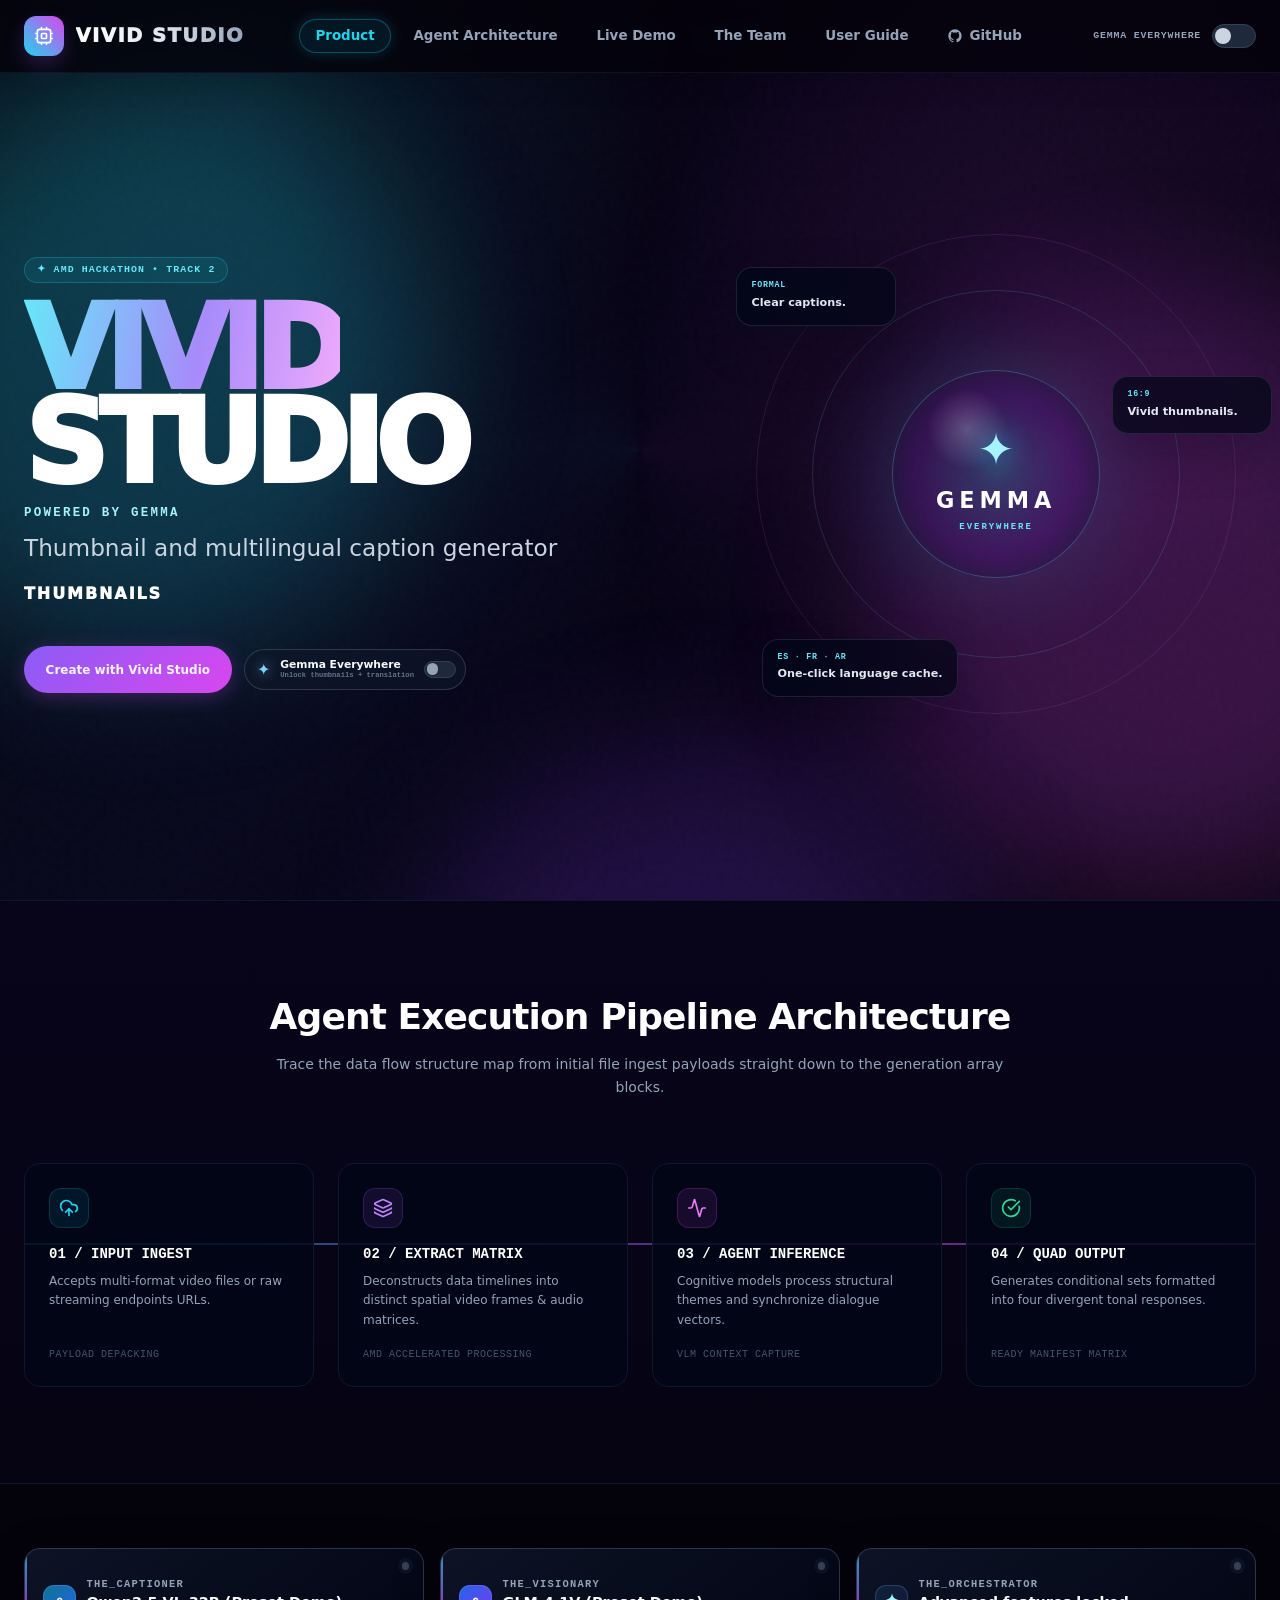
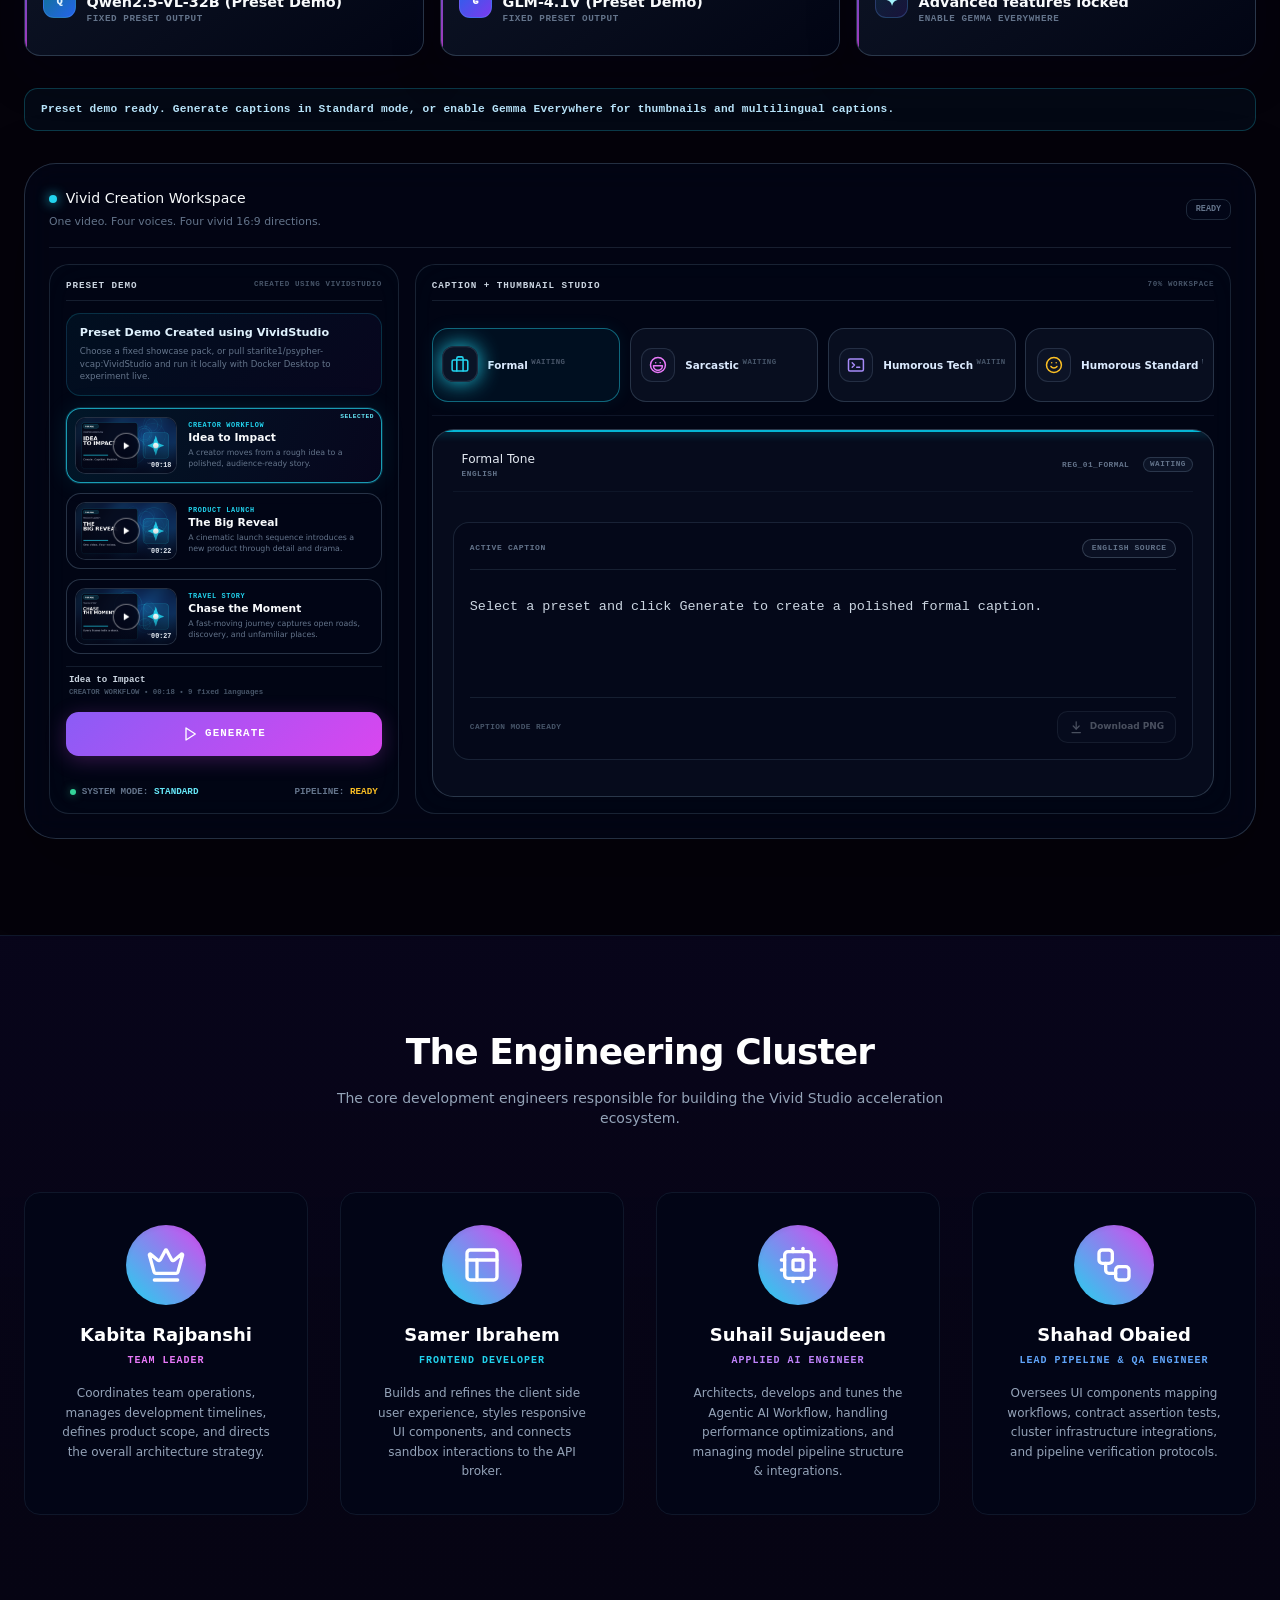
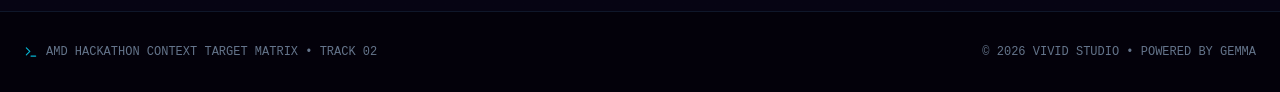
==== commit a22e3854: "Create User Guide documentation page and link in navigation menu" ====
--- a/index.html
+++ b/index.html
@@ -29,6 +29,7 @@
 <a class="team-nav-link" data-nav-link href="#architecture">Agent Architecture</a>
 <a class="team-nav-link" data-nav-link href="#demo">Live Demo</a>
 <a class="team-nav-link" data-nav-link href="#team">The Team</a>
+<a class="team-nav-link" href="guide.html">User Guide</a>
 <a class="team-nav-link team-github-link" href="https://github.com/starlite20/vividstudio" rel="noreferrer" target="_blank">
 <svg aria-hidden="true" viewBox="0 0 24 24"><path clip-rule="evenodd" d="M12 2C6.477 2 2 6.477 2 12c0 4.42 2.865 8.17 6.839 9.49.5.092.682-.217.682-.482 0-.237-.008-.866-.013-1.7-2.782.603-3.369-1.34-3.369-1.34-.454-1.156-1.11-1.464-1.11-1.464-.908-.62.069-.608.069-.608 1.003.07 1.531 1.03 1.531 1.03.892 1.529 2.341 1.087 2.91.831.092-.646.35-1.086.636-1.336-2.22-.253-4.555-1.11-4.555-4.943 0-1.091.39-1.984 1.029-2.683-.103-.253-.446-1.27.098-2.647 0 0 .84-.269 2.75 1.025A9.564 9.564 0 0112 6.844c.85.004 1.705.115 2.504.337 1.909-1.294 2.747-1.025 2.747-1.025.546 1.377.203 2.394.1 2.647.64.699 1.028 1.592 1.028 2.683 0 3.842-2.339 4.687-4.566 4.935.359.309.678.919.678 1.852 0 1.336-.012 2.415-.012 2.743 0 .267.18.577.688.479C19.138 20.167 22 16.418 22 12c0-5.523-4.477-10-10-10z" fill="currentColor" fill-rule="evenodd"></path></svg>
 <span>GitHub</span>
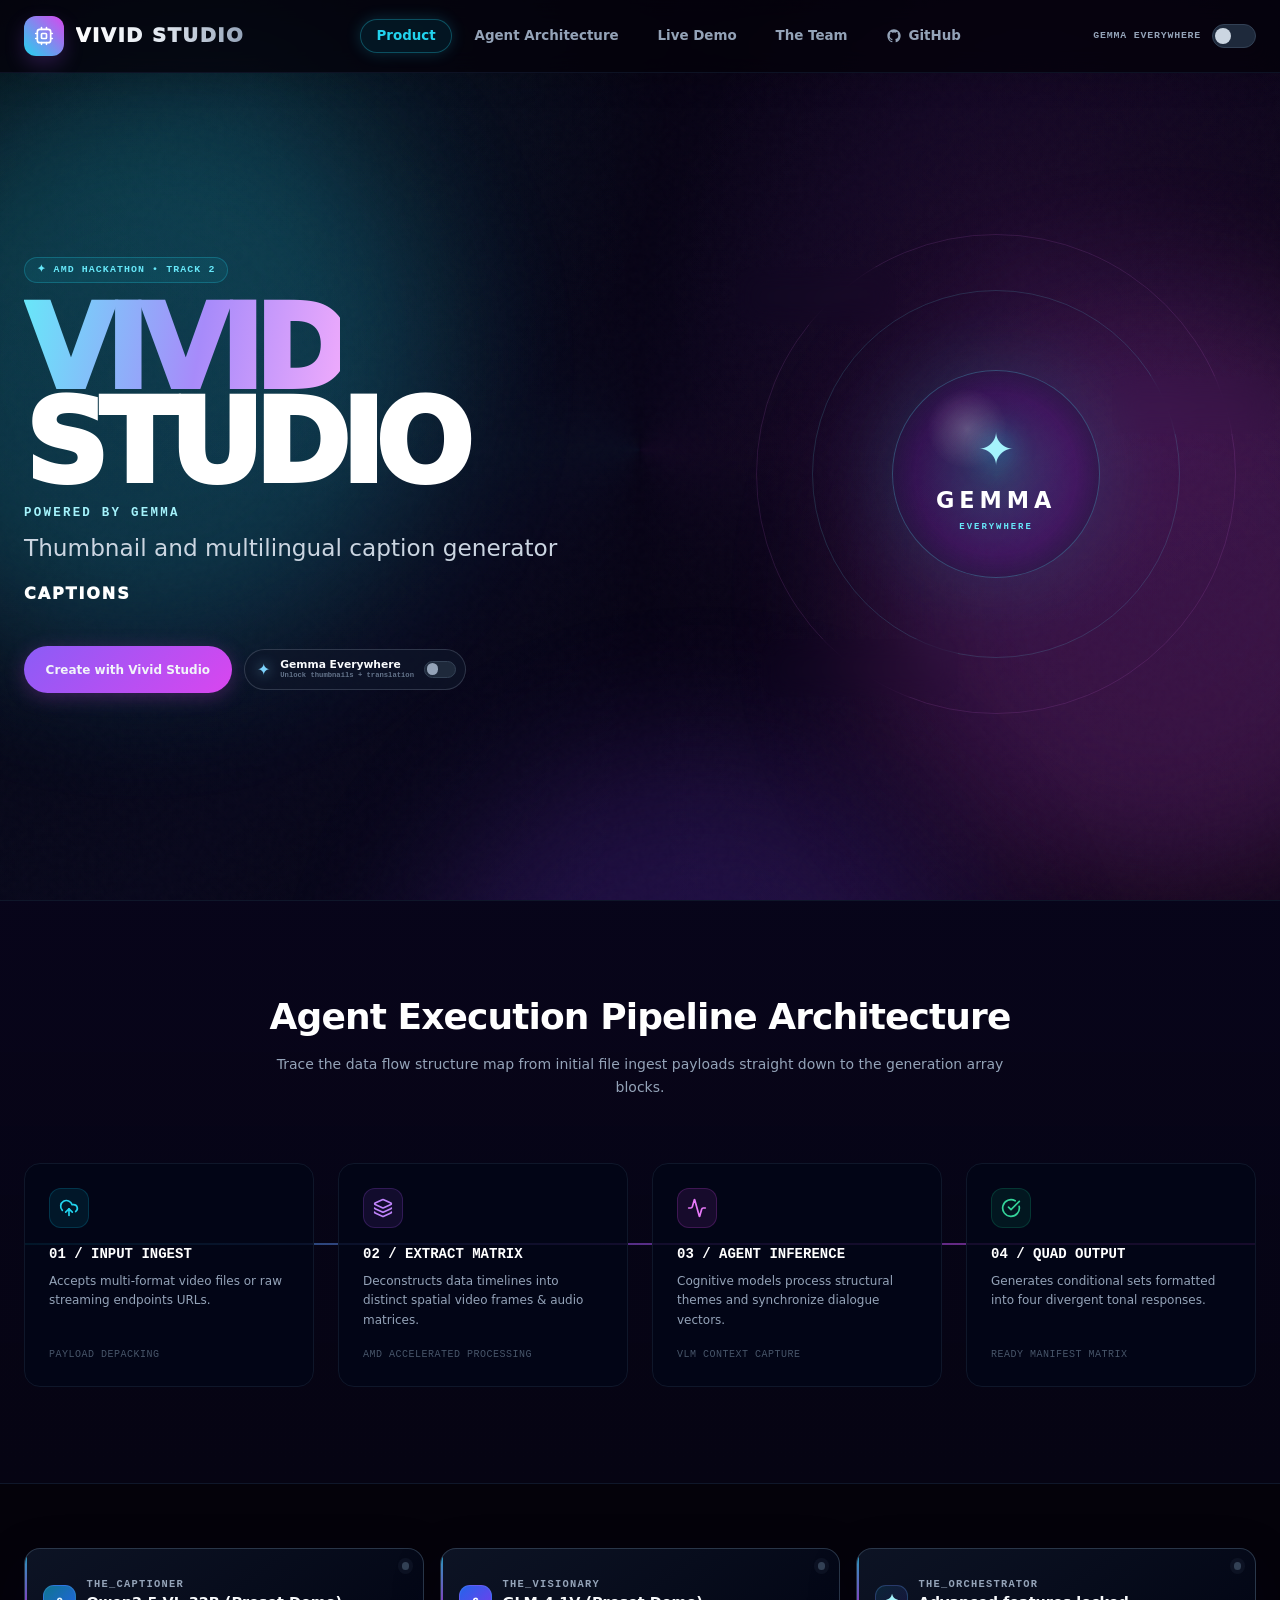
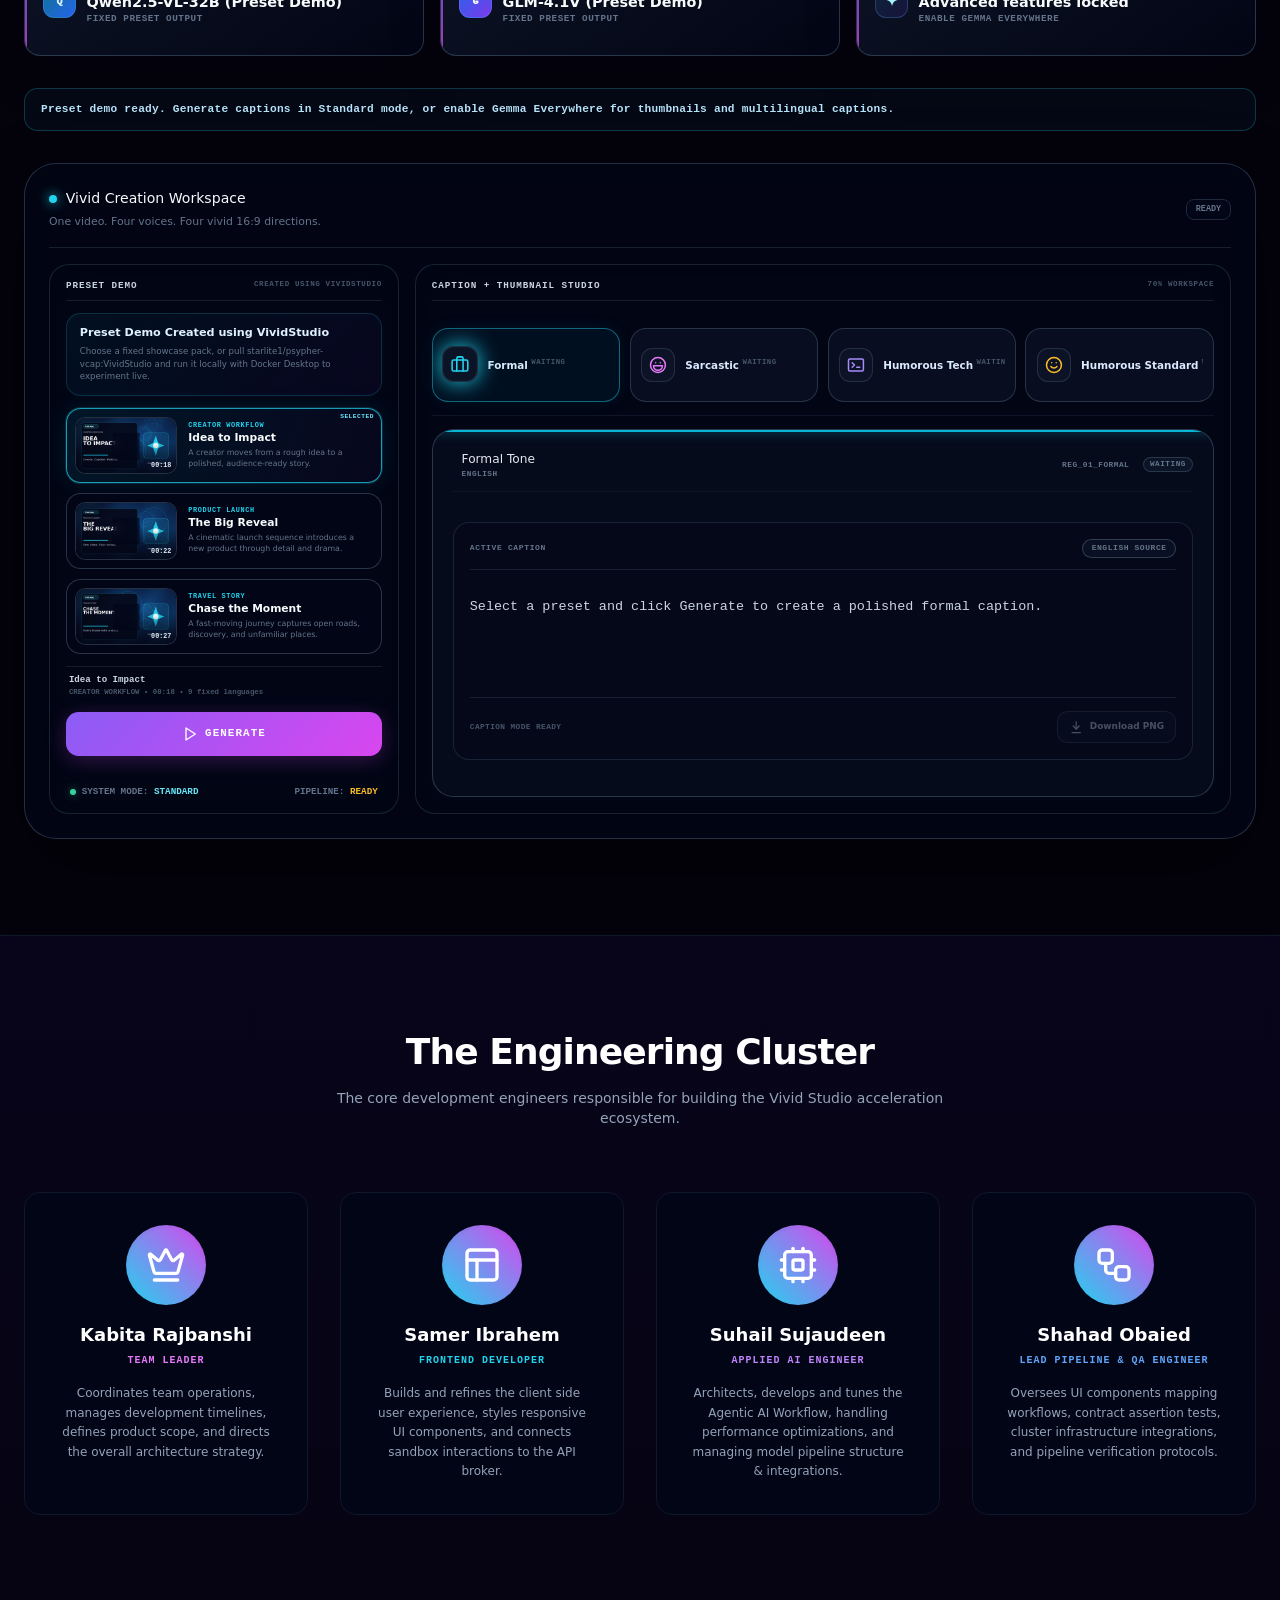
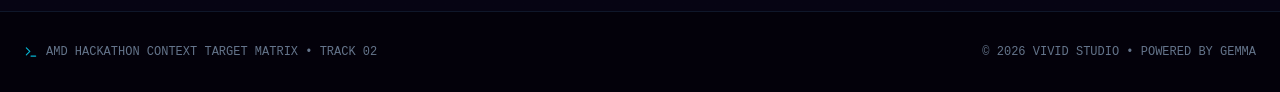
==== commit 31c4d66b: "Delete User Guide page and nav link" ====
--- a/index.html
+++ b/index.html
@@ -29,7 +29,6 @@
 <a class="team-nav-link" data-nav-link href="#architecture">Agent Architecture</a>
 <a class="team-nav-link" data-nav-link href="#demo">Live Demo</a>
 <a class="team-nav-link" data-nav-link href="#team">The Team</a>
-<a class="team-nav-link" href="guide.html">User Guide</a>
 <a class="team-nav-link team-github-link" href="https://github.com/starlite20/vividstudio" rel="noreferrer" target="_blank">
 <svg aria-hidden="true" viewBox="0 0 24 24"><path clip-rule="evenodd" d="M12 2C6.477 2 2 6.477 2 12c0 4.42 2.865 8.17 6.839 9.49.5.092.682-.217.682-.482 0-.237-.008-.866-.013-1.7-2.782.603-3.369-1.34-3.369-1.34-.454-1.156-1.11-1.464-1.11-1.464-.908-.62.069-.608.069-.608 1.003.07 1.531 1.03 1.531 1.03.892 1.529 2.341 1.087 2.91.831.092-.646.35-1.086.636-1.336-2.22-.253-4.555-1.11-4.555-4.943 0-1.091.39-1.984 1.029-2.683-.103-.253-.446-1.27.098-2.647 0 0 .84-.269 2.75 1.025A9.564 9.564 0 0112 6.844c.85.004 1.705.115 2.504.337 1.909-1.294 2.747-1.025 2.747-1.025.546 1.377.203 2.394.1 2.647.64.699 1.028 1.592 1.028 2.683 0 3.842-2.339 4.687-4.566 4.935.359.309.678.919.678 1.852 0 1.336-.012 2.415-.012 2.743 0 .267.18.577.688.479C19.138 20.167 22 16.418 22 12c0-5.523-4.477-10-10-10z" fill="currentColor" fill-rule="evenodd"></path></svg>
 <span>GitHub</span>
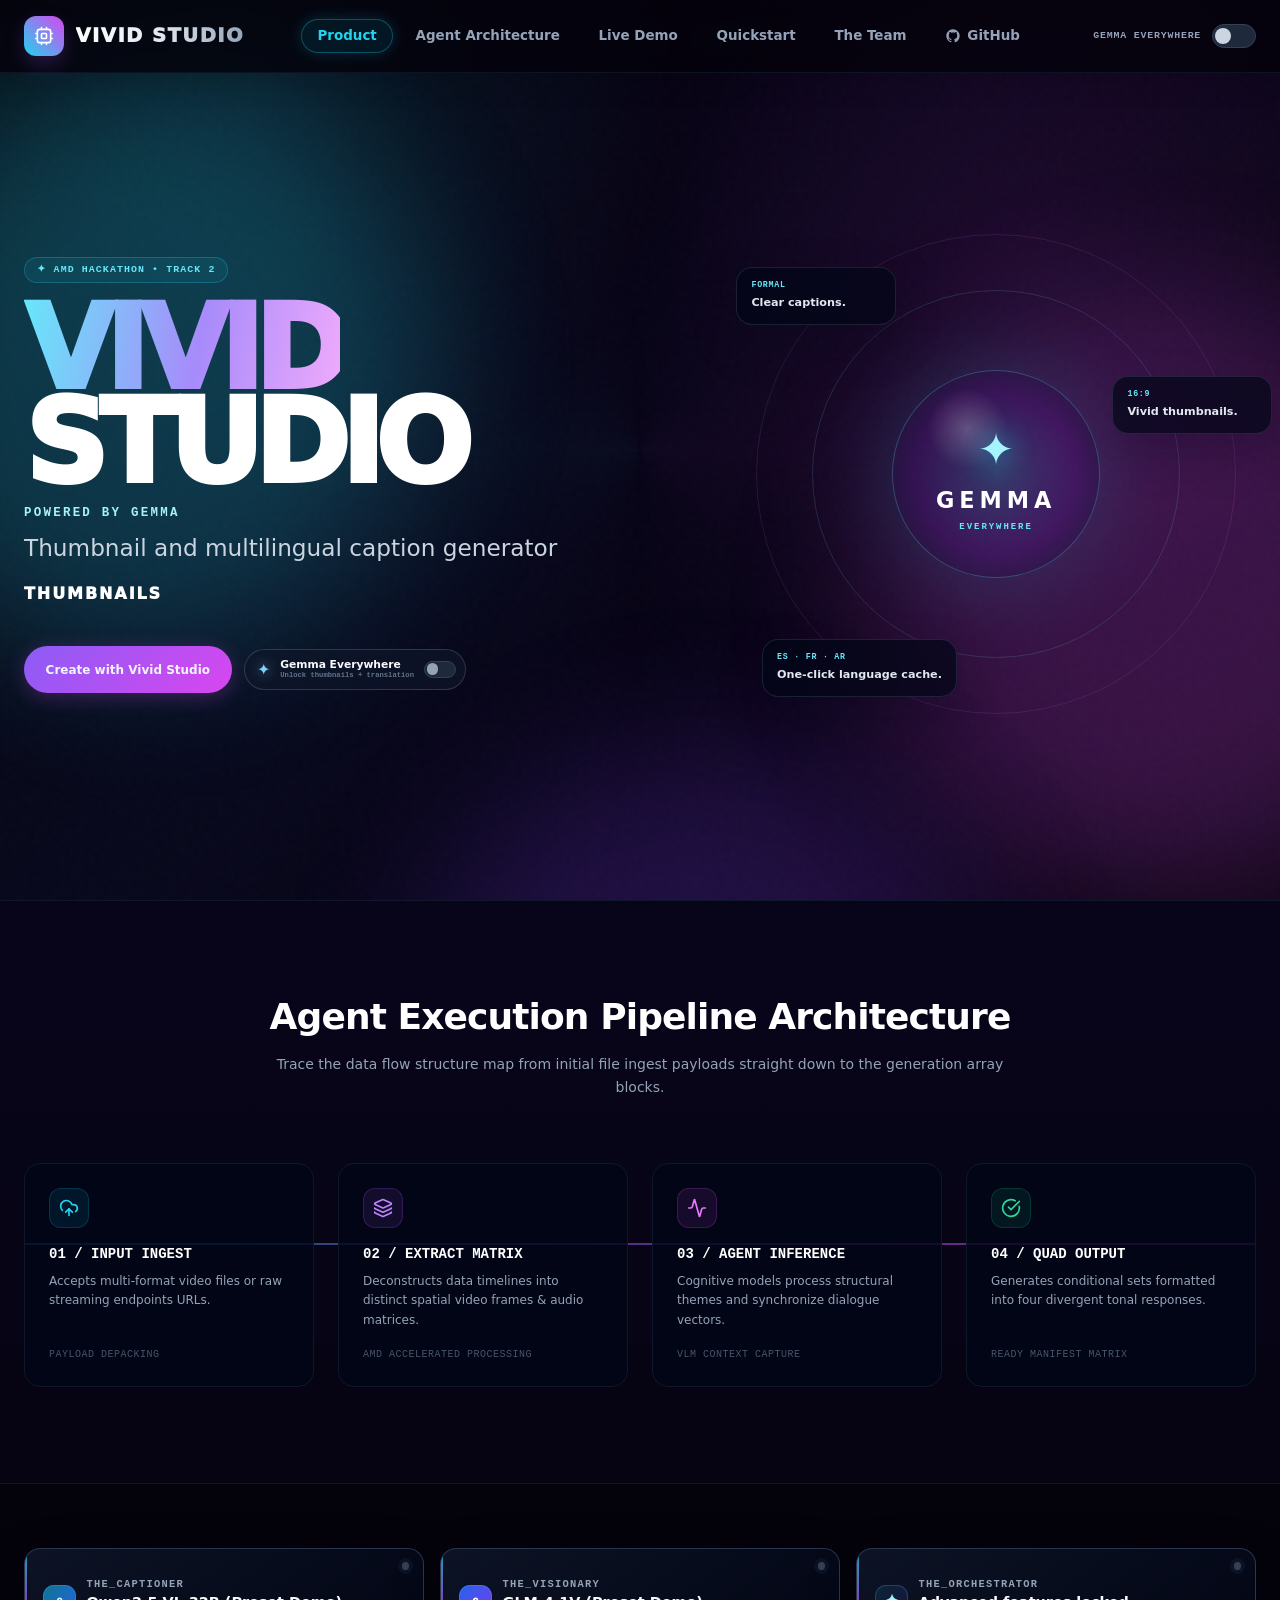
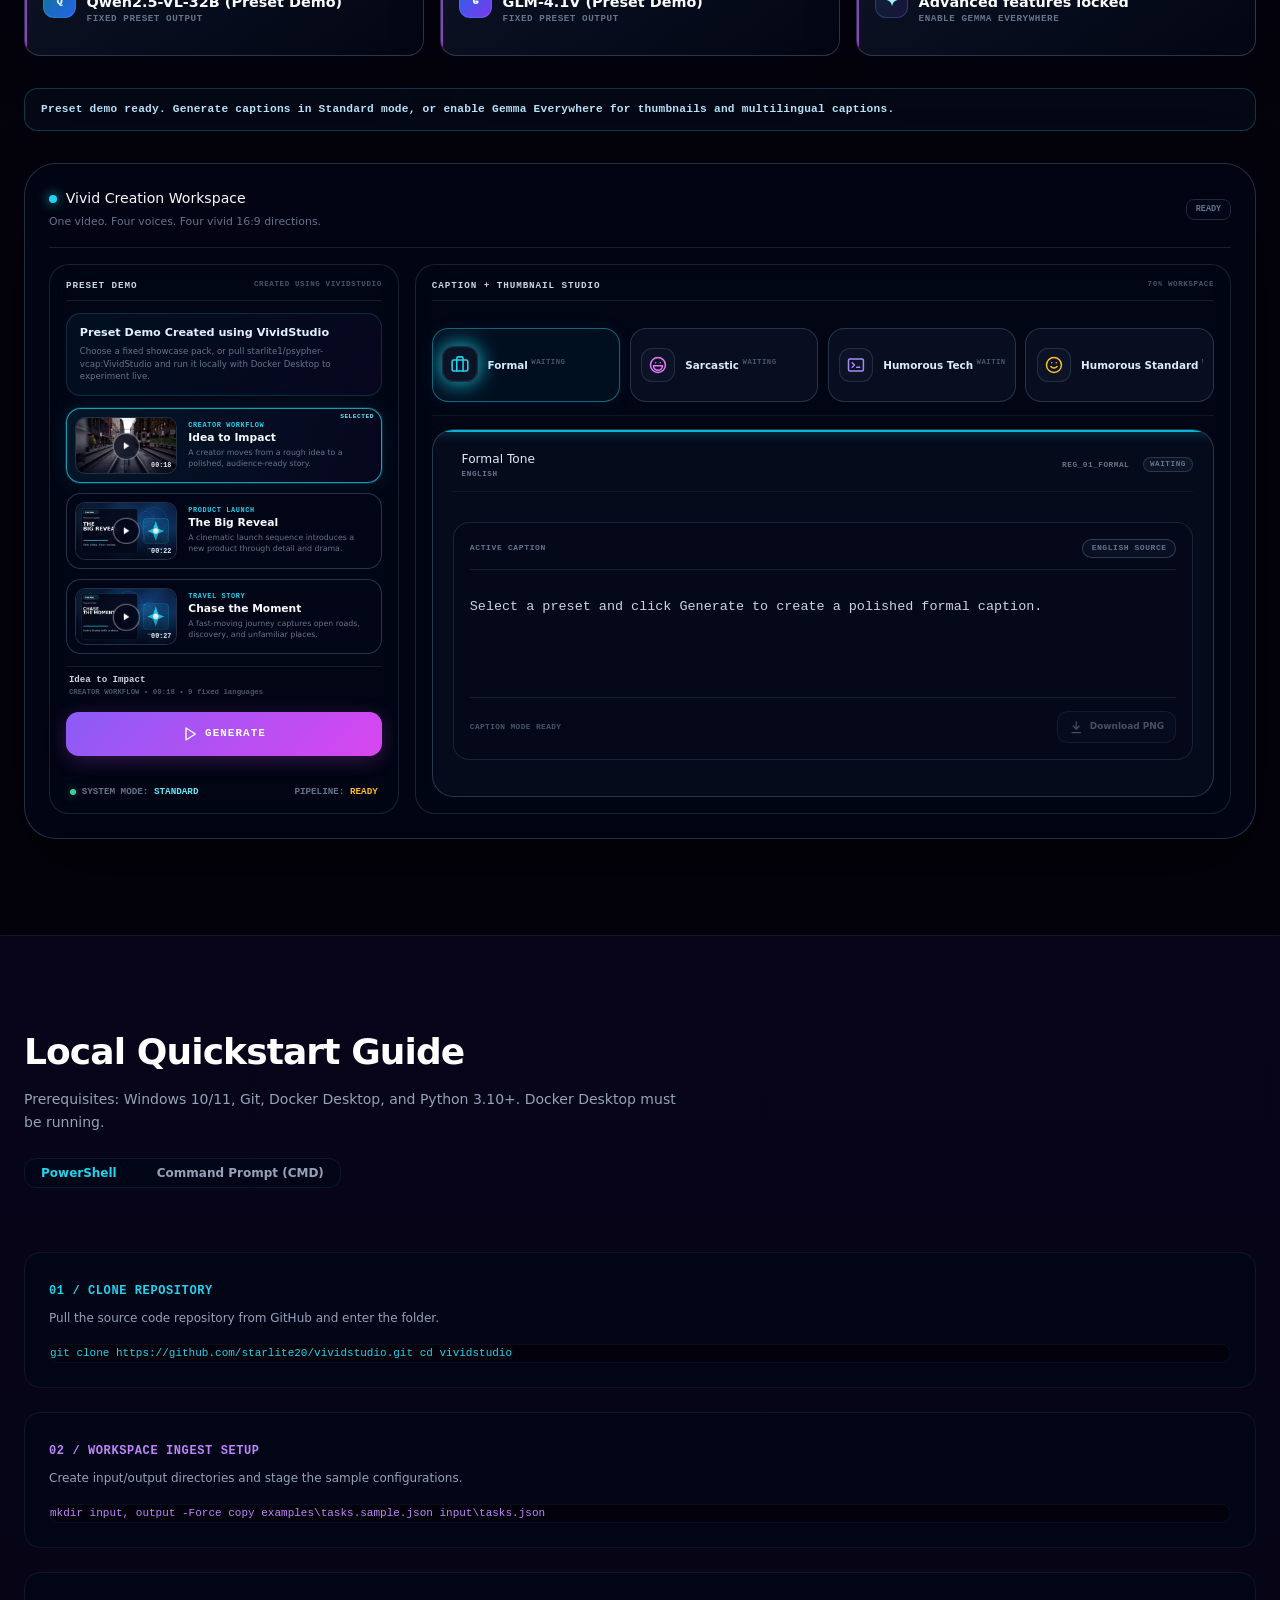
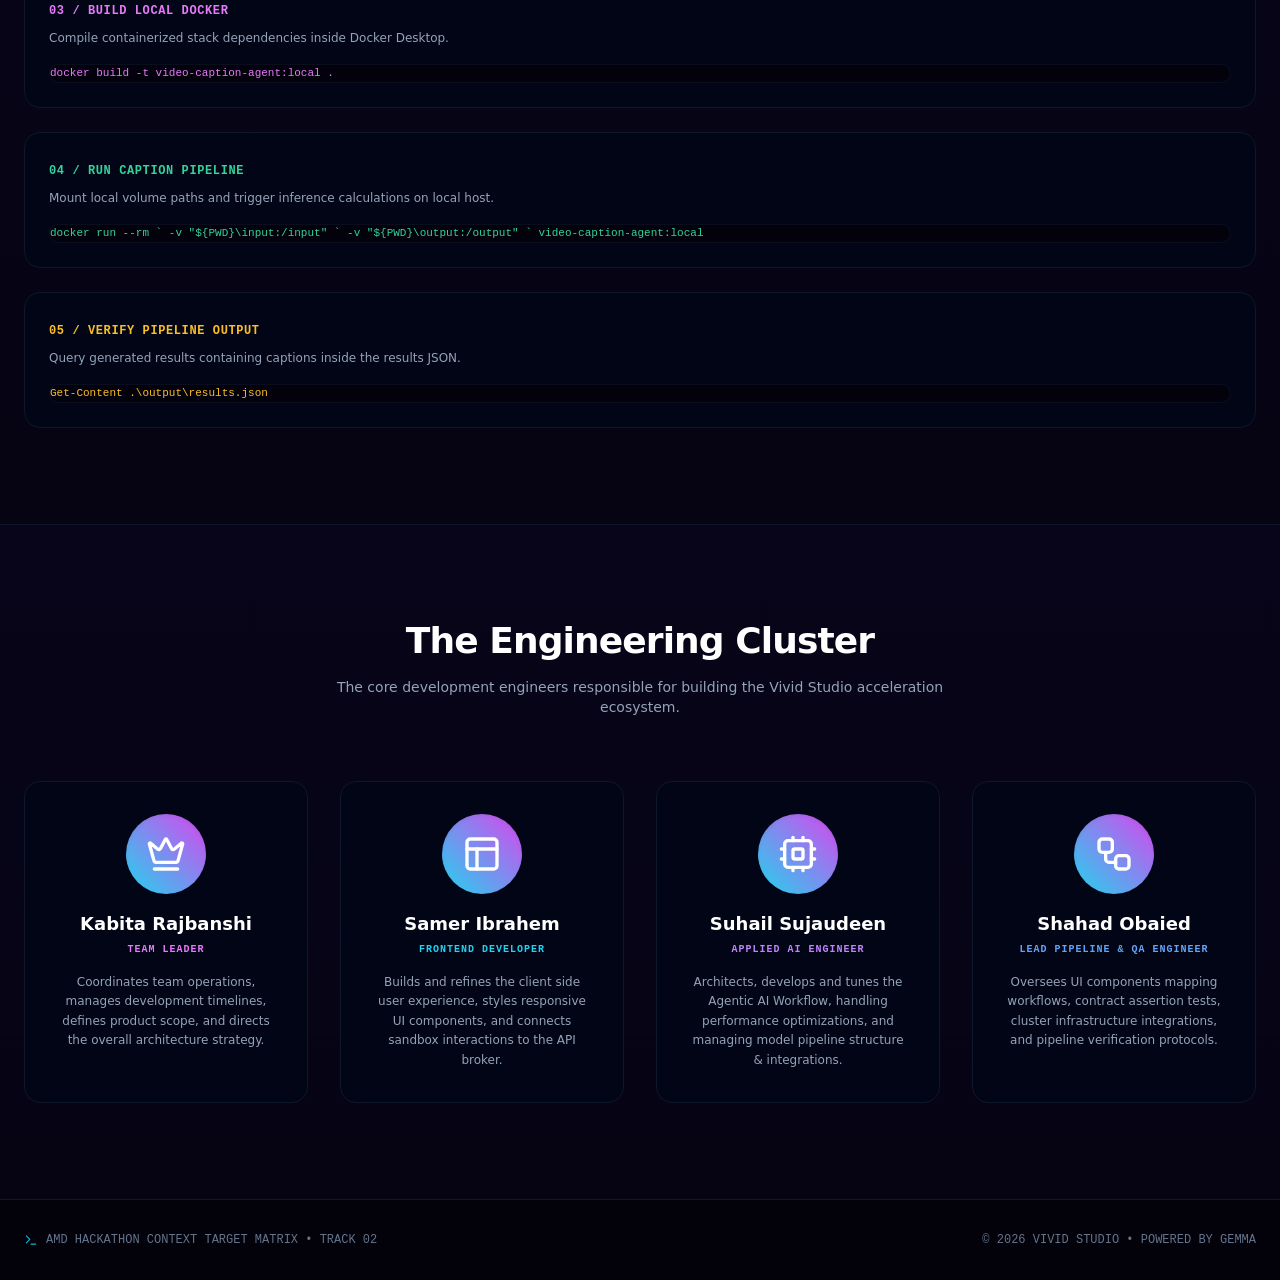
==== commit e2c6eee9: "Add Local Quickstart Guide section under Live Demo in index.html" ====
--- a/index.html
+++ b/index.html
@@ -28,6 +28,7 @@
 <a class="team-nav-link" data-nav-link href="#product">Product</a>
 <a class="team-nav-link" data-nav-link href="#architecture">Agent Architecture</a>
 <a class="team-nav-link" data-nav-link href="#demo">Live Demo</a>
+<a class="team-nav-link" data-nav-link href="#quickstart">Quickstart</a>
 <a class="team-nav-link" data-nav-link href="#team">The Team</a>
 <a class="team-nav-link team-github-link" href="https://github.com/starlite20/vividstudio" rel="noreferrer" target="_blank">
 <svg aria-hidden="true" viewBox="0 0 24 24"><path clip-rule="evenodd" d="M12 2C6.477 2 2 6.477 2 12c0 4.42 2.865 8.17 6.839 9.49.5.092.682-.217.682-.482 0-.237-.008-.866-.013-1.7-2.782.603-3.369-1.34-3.369-1.34-.454-1.156-1.11-1.464-1.11-1.464-.908-.62.069-.608.069-.608 1.003.07 1.531 1.03 1.531 1.03.892 1.529 2.341 1.087 2.91.831.092-.646.35-1.086.636-1.336-2.22-.253-4.555-1.11-4.555-4.943 0-1.091.39-1.984 1.029-2.683-.103-.253-.446-1.27.098-2.647 0 0 .84-.269 2.75 1.025A9.564 9.564 0 0112 6.844c.85.004 1.705.115 2.504.337 1.909-1.294 2.747-1.025 2.747-1.025.546 1.377.203 2.394.1 2.647.64.699 1.028 1.592 1.028 2.683 0 3.842-2.339 4.687-4.566 4.935.359.309.678.919.678 1.852 0 1.336-.012 2.415-.012 2.743 0 .267.18.577.688.479C19.138 20.167 22 16.418 22 12c0-5.523-4.477-10-10-10z" fill="currentColor" fill-rule="evenodd"></path></svg>
@@ -192,7 +193,14 @@
 </div>
 </div>
 </div>
-</div></section><section class="w-full flex flex-col justify-center items-center wave-bg border-t border-slate-900 relative z-20 py-24" id="team"><div class="max-w-7xl w-full mx-auto px-6"><div class="text-center max-w-2xl mx-auto mb-16 space-y-4"><h2 class="text-3xl md:text-4xl font-black text-white tracking-tight">The Engineering Cluster</h2><p class="text-sm text-slate-400">The core development engineers responsible for building the Vivid Studio acceleration ecosystem.</p></div><div class="grid grid-cols-1 sm:grid-cols-2 lg:grid-cols-4 gap-8"><div class="bg-slate-950/80 border border-slate-900 p-8 rounded-2xl w-full text-center space-y-4 hover:border-fuchsia-500/20 transition-colors"><div class="w-20 h-20 bg-gradient-to-tr from-cyan-400 to-fuchsia-500 rounded-full mx-auto flex items-center justify-center shadow-inner"><svg aria-hidden="true" class="w-10 h-10 text-white" fill="none" focusable="false" height="24" stroke="currentColor" stroke-linecap="round" stroke-linejoin="round" stroke-width="2" viewbox="0 0 24 24" width="24" xmlns="http://www.w3.org/2000/svg"><path d="M11.562 3.266a.5.5 0 0 1 .876 0L15.39 8.87a1 1 0 0 0 1.516.294L21.183 5.5a.5.5 0 0 1 .798.519l-2.834 10.246a1 1 0 0 1-.956.734H5.81a1 1 0 0 1-.957-.734L2.02 6.02a.5.5 0 0 1 .798-.519l4.276 3.664a1 1 0 0 0 1.516-.294z"></path><path d="M5 21h14"></path></svg></div><div><h4 class="text-lg font-bold text-white">Kabita Rajbanshi</h4><p class="text-[10px] font-mono text-fuchsia-400 mt-1 uppercase tracking-widest font-bold">Team Leader</p></div><p class="text-xs text-slate-400 leading-relaxed">Coordinates team operations, manages development timelines, defines product scope, and directs the overall architecture strategy.</p></div><div class="bg-slate-950/80 border border-slate-900 p-8 rounded-2xl w-full text-center space-y-4 hover:border-cyan-500/20 transition-colors"><div class="w-20 h-20 bg-gradient-to-tr from-cyan-400 to-fuchsia-500 rounded-full mx-auto flex items-center justify-center shadow-inner"><svg aria-hidden="true" class="w-10 h-10 text-white" fill="none" focusable="false" height="24" stroke="currentColor" stroke-linecap="round" stroke-linejoin="round" stroke-width="2" viewbox="0 0 24 24" width="24" xmlns="http://www.w3.org/2000/svg"><rect height="18" rx="2" width="18" x="3" y="3"></rect><path d="M3 9h18"></path><path d="M9 21V9"></path></svg></div><div><h4 class="text-lg font-bold text-white">Samer Ibrahem</h4><p class="text-[10px] font-mono text-cyan-400 mt-1 uppercase tracking-widest font-bold">Frontend Developer</p></div><p class="text-xs text-slate-400 leading-relaxed">Builds and refines the client side user experience, styles responsive UI components, and connects sandbox interactions to the API broker.</p></div><div class="bg-slate-950/80 border border-slate-900 p-8 rounded-2xl w-full text-center space-y-4 hover:border-purple-500/20 transition-colors"><div class="w-20 h-20 bg-gradient-to-tr from-cyan-400 to-fuchsia-500 rounded-full mx-auto flex items-center justify-center shadow-inner"><svg aria-hidden="true" class="w-10 h-10 text-white" fill="none" focusable="false" height="24" stroke="currentColor" stroke-linecap="round" stroke-linejoin="round" stroke-width="2" viewbox="0 0 24 24" width="24" xmlns="http://www.w3.org/2000/svg"><rect height="16" rx="2" width="16" x="4" y="4"></rect><rect height="6" rx="1" width="6" x="9" y="9"></rect><path d="M15 2v2"></path><path d="M15 20v2"></path><path d="M2 15h2"></path><path d="M2 9h2"></path><path d="M20 15h2"></path><path d="M20 9h2"></path><path d="M9 2v2"></path><path d="M9 20v2"></path></svg></div><div><h4 class="text-lg font-bold text-white">Suhail Sujaudeen</h4><p class="text-[10px] font-mono text-purple-400 mt-1 uppercase tracking-widest font-bold">Applied AI Engineer</p></div><p class="text-xs text-slate-400 leading-relaxed">Architects, develops and tunes the Agentic AI Workflow, handling performance optimizations, and managing model pipeline structure & integrations.</p></div><div class="bg-slate-950/80 border border-slate-900 p-8 rounded-2xl w-full text-center space-y-4 hover:border-blue-500/20 transition-colors"><div class="w-20 h-20 bg-gradient-to-tr from-cyan-400 to-fuchsia-500 rounded-full mx-auto flex items-center justify-center shadow-inner"><svg aria-hidden="true" class="w-10 h-10 text-white" fill="none" focusable="false" height="24" stroke="currentColor" stroke-linecap="round" stroke-linejoin="round" stroke-width="2" viewbox="0 0 24 24" width="24" xmlns="http://www.w3.org/2000/svg"><rect height="8" rx="2" width="8" x="3" y="3"></rect><path d="M7 11v4a2 2 0 0 0 2 2h4"></path><rect height="8" rx="2" width="8" x="13" y="13"></rect></svg></div><div><h4 class="text-lg font-bold text-white">Shahad Obaied</h4><p class="text-[10px] font-mono text-blue-400 mt-1 uppercase tracking-widest font-bold">Lead Pipeline &amp; QA Engineer</p></div><p class="text-xs text-slate-400 leading-relaxed">Oversees UI components mapping workflows, contract assertion tests, cluster infrastructure integrations, and pipeline verification protocols.</p></div></div></div></section></main><footer class="w-full border-t border-slate-900 bg-[#04020a]/60 py-8 relative z-30"><div class="max-w-7xl mx-auto px-6 flex flex-col sm:flex-row items-center justify-between gap-4 text-xs font-mono text-slate-500"><div class="flex items-center gap-2"><svg aria-hidden="true" class="w-3.5 h-3.5 text-cyan-500" fill="none" focusable="false" height="24" stroke="currentColor" stroke-linecap="round" stroke-linejoin="round" stroke-width="2" viewbox="0 0 24 24" width="24" xmlns="http://www.w3.org/2000/svg"><polyline points="4 17 10 11 4 5"></polyline><line x1="12" x2="20" y1="19" y2="19"></line></svg><span>AMD HACKATHON CONTEXT TARGET MATRIX • TRACK 02</span></div><span>© 2026 VIVID STUDIO • POWERED BY GEMMA</span></div></footer></div>
+</div></section><section class="w-full flex flex-col justify-center items-center wave-bg border-t border-slate-900 relative z-20 py-24" id="quickstart"><div class="max-w-7xl w-full mx-auto px-6"><div class="flex flex-col md:flex-row md:items-center justify-between gap-6 mb-16"><div class="space-y-4 max-w-2xl"><h2 class="text-3xl md:text-4xl font-black tracking-tight text-white">Local Quickstart Guide</h2><p class="text-sm text-slate-400 leading-relaxed">Prerequisites: Windows 10/11, Git, Docker Desktop, and Python 3.10+. Docker Desktop must be running.</p></div><div class="flex items-center gap-2 bg-slate-950/80 border border-slate-900 p-1 rounded-xl self-start md:self-center"><button id="guide-ps-btn" class="px-4 py-1.5 rounded-lg text-xs font-bold bg-cyan-500/20 text-cyan-400 transition-colors" type="button">PowerShell</button><button id="guide-cmd-btn" class="px-4 py-1.5 rounded-lg text-xs font-bold text-slate-400 hover:text-white transition-colors" type="button">Command Prompt (CMD)</button></div></div><div class="grid grid-cols-1 md:grid-cols-3 gap-6"><div class="bg-slate-950/80 border border-slate-900 p-6 rounded-2xl relative flex flex-col justify-between group hover:border-cyan-500/40 transition-colors"><div><span class="text-xs font-mono font-bold text-cyan-400 tracking-wider">01 / CLONE REPOSITORY</span><p class="text-xs text-slate-400 leading-relaxed mt-2 mb-4">Pull the source code repository from GitHub and enter the folder.</p><div class="bg-[#04020a]/80 p-3 rounded-xl border border-slate-900/60 font-mono text-[11px] text-cyan-400 overflow-x-auto whitespace-pre">git clone https://github.com/starlite20/vividstudio.git
+cd vividstudio</div></div></div><div class="bg-slate-950/80 border border-slate-900 p-6 rounded-2xl relative flex flex-col justify-between group hover:border-purple-500/40 transition-colors"><div><span class="text-xs font-mono font-bold text-purple-400 tracking-wider">02 / WORKSPACE INGEST SETUP</span><p class="text-xs text-slate-400 leading-relaxed mt-2 mb-4">Create input/output directories and stage the sample configurations.</p><div class="guide-code-block bg-[#04020a]/80 p-3 rounded-xl border border-slate-900/60 font-mono text-[11px] text-purple-400 overflow-x-auto whitespace-pre" data-ps="mkdir input, output -Force&#10;copy examples\tasks.sample.json input\tasks.json" data-cmd="mkdir input output&#10;copy examples\tasks.sample.json input\tasks.json">mkdir input, output -Force
+copy examples\tasks.sample.json input\tasks.json</div></div></div><div class="bg-slate-950/80 border border-slate-900 p-6 rounded-2xl relative flex flex-col justify-between group hover:border-fuchsia-500/40 transition-colors"><div><span class="text-xs font-mono font-bold text-fuchsia-400 tracking-wider">03 / BUILD LOCAL DOCKER</span><p class="text-xs text-slate-400 leading-relaxed mt-2 mb-4">Compile containerized stack dependencies inside Docker Desktop.</p><div class="bg-[#04020a]/80 p-3 rounded-xl border border-slate-900/60 font-mono text-[11px] text-fuchsia-400 overflow-x-auto whitespace-pre">docker build -t video-caption-agent:local .</div></div></div><div class="bg-slate-950/80 border border-slate-900 p-6 rounded-2xl relative flex flex-col justify-between group hover:border-emerald-500/40 transition-colors md:col-span-2"><div><span class="text-xs font-mono font-bold text-emerald-400 tracking-wider">04 / RUN CAPTION PIPELINE</span><p class="text-xs text-slate-400 leading-relaxed mt-2 mb-4">Mount local volume paths and trigger inference calculations on local host.</p><div class="guide-code-block bg-[#04020a]/80 p-3 rounded-xl border border-slate-900/60 font-mono text-[11px] text-emerald-400 overflow-x-auto whitespace-pre" data-ps="docker run --rm `&#10;  -v &quot;${PWD}\input:/input&quot; `&#10;  -v &quot;${PWD}\output:/output&quot; `&#10;  video-caption-agent:local" data-cmd="docker run --rm -v &quot;%cd%\input:/input&quot; -v &quot;%cd%\output:/output&quot; video-caption-agent:local">docker run --rm `
+  -v "${PWD}\input:/input" `
+  -v "${PWD}\output:/output" `
+  video-caption-agent:local</div></div></div><div class="bg-slate-950/80 border border-slate-900 p-6 rounded-2xl relative flex flex-col justify-between group hover:border-amber-500/40 transition-colors"><div><span class="text-xs font-mono font-bold text-amber-400 tracking-wider">05 / VERIFY PIPELINE OUTPUT</span><p class="text-xs text-slate-400 leading-relaxed mt-2 mb-4">Query generated results containing captions inside the results JSON.</p><div class="guide-code-block bg-[#04020a]/80 p-3 rounded-xl border border-slate-900/60 font-mono text-[11px] text-amber-400 overflow-x-auto whitespace-pre" data-ps="Get-Content .\output\results.json" data-cmd="type output\results.json">Get-Content .\output\results.json</div></div></div></div></div></section><script>
+document.addEventListener("DOMContentLoaded",function(){var t=document.getElementById("guide-ps-btn"),e=document.getElementById("guide-cmd-btn"),n=document.querySelectorAll(".guide-code-block");t&&e&&t.addEventListener("click",function(){t.className="px-4 py-1.5 rounded-lg text-xs font-bold bg-cyan-500/20 text-cyan-400 transition-colors",e.className="px-4 py-1.5 rounded-lg text-xs font-bold text-slate-400 hover:text-white transition-colors",n.forEach(function(e){e.textContent=e.getAttribute("data-ps")})}),t&&e&&e.addEventListener("click",function(){e.className="px-4 py-1.5 rounded-lg text-xs font-bold bg-cyan-500/20 text-cyan-400 transition-colors",t.className="px-4 py-1.5 rounded-lg text-xs font-bold text-slate-400 hover:text-white transition-colors",n.forEach(function(t){t.textContent=t.getAttribute("data-cmd")})})});
+</script><section class="w-full flex flex-col justify-center items-center wave-bg border-t border-slate-900 relative z-20 py-24" id="team"><div class="max-w-7xl w-full mx-auto px-6"><div class="text-center max-w-2xl mx-auto mb-16 space-y-4"><h2 class="text-3xl md:text-4xl font-black text-white tracking-tight">The Engineering Cluster</h2><p class="text-sm text-slate-400">The core development engineers responsible for building the Vivid Studio acceleration ecosystem.</p></div><div class="grid grid-cols-1 sm:grid-cols-2 lg:grid-cols-4 gap-8"><div class="bg-slate-950/80 border border-slate-900 p-8 rounded-2xl w-full text-center space-y-4 hover:border-fuchsia-500/20 transition-colors"><div class="w-20 h-20 bg-gradient-to-tr from-cyan-400 to-fuchsia-500 rounded-full mx-auto flex items-center justify-center shadow-inner"><svg aria-hidden="true" class="w-10 h-10 text-white" fill="none" focusable="false" height="24" stroke="currentColor" stroke-linecap="round" stroke-linejoin="round" stroke-width="2" viewbox="0 0 24 24" width="24" xmlns="http://www.w3.org/2000/svg"><path d="M11.562 3.266a.5.5 0 0 1 .876 0L15.39 8.87a1 1 0 0 0 1.516.294L21.183 5.5a.5.5 0 0 1 .798.519l-2.834 10.246a1 1 0 0 1-.956.734H5.81a1 1 0 0 1-.957-.734L2.02 6.02a.5.5 0 0 1 .798-.519l4.276 3.664a1 1 0 0 0 1.516-.294z"></path><path d="M5 21h14"></path></svg></div><div><h4 class="text-lg font-bold text-white">Kabita Rajbanshi</h4><p class="text-[10px] font-mono text-fuchsia-400 mt-1 uppercase tracking-widest font-bold">Team Leader</p></div><p class="text-xs text-slate-400 leading-relaxed">Coordinates team operations, manages development timelines, defines product scope, and directs the overall architecture strategy.</p></div><div class="bg-slate-950/80 border border-slate-900 p-8 rounded-2xl w-full text-center space-y-4 hover:border-cyan-500/20 transition-colors"><div class="w-20 h-20 bg-gradient-to-tr from-cyan-400 to-fuchsia-500 rounded-full mx-auto flex items-center justify-center shadow-inner"><svg aria-hidden="true" class="w-10 h-10 text-white" fill="none" focusable="false" height="24" stroke="currentColor" stroke-linecap="round" stroke-linejoin="round" stroke-width="2" viewbox="0 0 24 24" width="24" xmlns="http://www.w3.org/2000/svg"><rect height="18" rx="2" width="18" x="3" y="3"></rect><path d="M3 9h18"></path><path d="M9 21V9"></path></svg></div><div><h4 class="text-lg font-bold text-white">Samer Ibrahem</h4><p class="text-[10px] font-mono text-cyan-400 mt-1 uppercase tracking-widest font-bold">Frontend Developer</p></div><p class="text-xs text-slate-400 leading-relaxed">Builds and refines the client side user experience, styles responsive UI components, and connects sandbox interactions to the API broker.</p></div><div class="bg-slate-950/80 border border-slate-900 p-8 rounded-2xl w-full text-center space-y-4 hover:border-purple-500/20 transition-colors"><div class="w-20 h-20 bg-gradient-to-tr from-cyan-400 to-fuchsia-500 rounded-full mx-auto flex items-center justify-center shadow-inner"><svg aria-hidden="true" class="w-10 h-10 text-white" fill="none" focusable="false" height="24" stroke="currentColor" stroke-linecap="round" stroke-linejoin="round" stroke-width="2" viewbox="0 0 24 24" width="24" xmlns="http://www.w3.org/2000/svg"><rect height="16" rx="2" width="16" x="4" y="4"></rect><rect height="6" rx="1" width="6" x="9" y="9"></rect><path d="M15 2v2"></path><path d="M15 20v2"></path><path d="M2 15h2"></path><path d="M2 9h2"></path><path d="M20 15h2"></path><path d="M20 9h2"></path><path d="M9 2v2"></path><path d="M9 20v2"></path></svg></div><div><h4 class="text-lg font-bold text-white">Suhail Sujaudeen</h4><p class="text-[10px] font-mono text-purple-400 mt-1 uppercase tracking-widest font-bold">Applied AI Engineer</p></div><p class="text-xs text-slate-400 leading-relaxed">Architects, develops and tunes the Agentic AI Workflow, handling performance optimizations, and managing model pipeline structure & integrations.</p></div><div class="bg-slate-950/80 border border-slate-900 p-8 rounded-2xl w-full text-center space-y-4 hover:border-blue-500/20 transition-colors"><div class="w-20 h-20 bg-gradient-to-tr from-cyan-400 to-fuchsia-500 rounded-full mx-auto flex items-center justify-center shadow-inner"><svg aria-hidden="true" class="w-10 h-10 text-white" fill="none" focusable="false" height="24" stroke="currentColor" stroke-linecap="round" stroke-linejoin="round" stroke-width="2" viewbox="0 0 24 24" width="24" xmlns="http://www.w3.org/2000/svg"><rect height="8" rx="2" width="8" x="3" y="3"></rect><path d="M7 11v4a2 2 0 0 0 2 2h4"></path><rect height="8" rx="2" width="8" x="13" y="13"></rect></svg></div><div><h4 class="text-lg font-bold text-white">Shahad Obaied</h4><p class="text-[10px] font-mono text-blue-400 mt-1 uppercase tracking-widest font-bold">Lead Pipeline &amp; QA Engineer</p></div><p class="text-xs text-slate-400 leading-relaxed">Oversees UI components mapping workflows, contract assertion tests, cluster infrastructure integrations, and pipeline verification protocols.</p></div></div></div></section></main><footer class="w-full border-t border-slate-900 bg-[#04020a]/60 py-8 relative z-30"><div class="max-w-7xl mx-auto px-6 flex flex-col sm:flex-row items-center justify-between gap-4 text-xs font-mono text-slate-500"><div class="flex items-center gap-2"><svg aria-hidden="true" class="w-3.5 h-3.5 text-cyan-500" fill="none" focusable="false" height="24" stroke="currentColor" stroke-linecap="round" stroke-linejoin="round" stroke-width="2" viewbox="0 0 24 24" width="24" xmlns="http://www.w3.org/2000/svg"><polyline points="4 17 10 11 4 5"></polyline><line x1="12" x2="20" y1="19" y2="19"></line></svg><span>AMD HACKATHON CONTEXT TARGET MATRIX • TRACK 02</span></div><span>© 2026 VIVID STUDIO • POWERED BY GEMMA</span></div></footer></div>
 <script src="js/app.js" type="module"></script>
 <div aria-hidden="true" class="gemma-doodle-overlay" hidden id="gemma-reveal">
 <div class="gemma-doodle-shell">
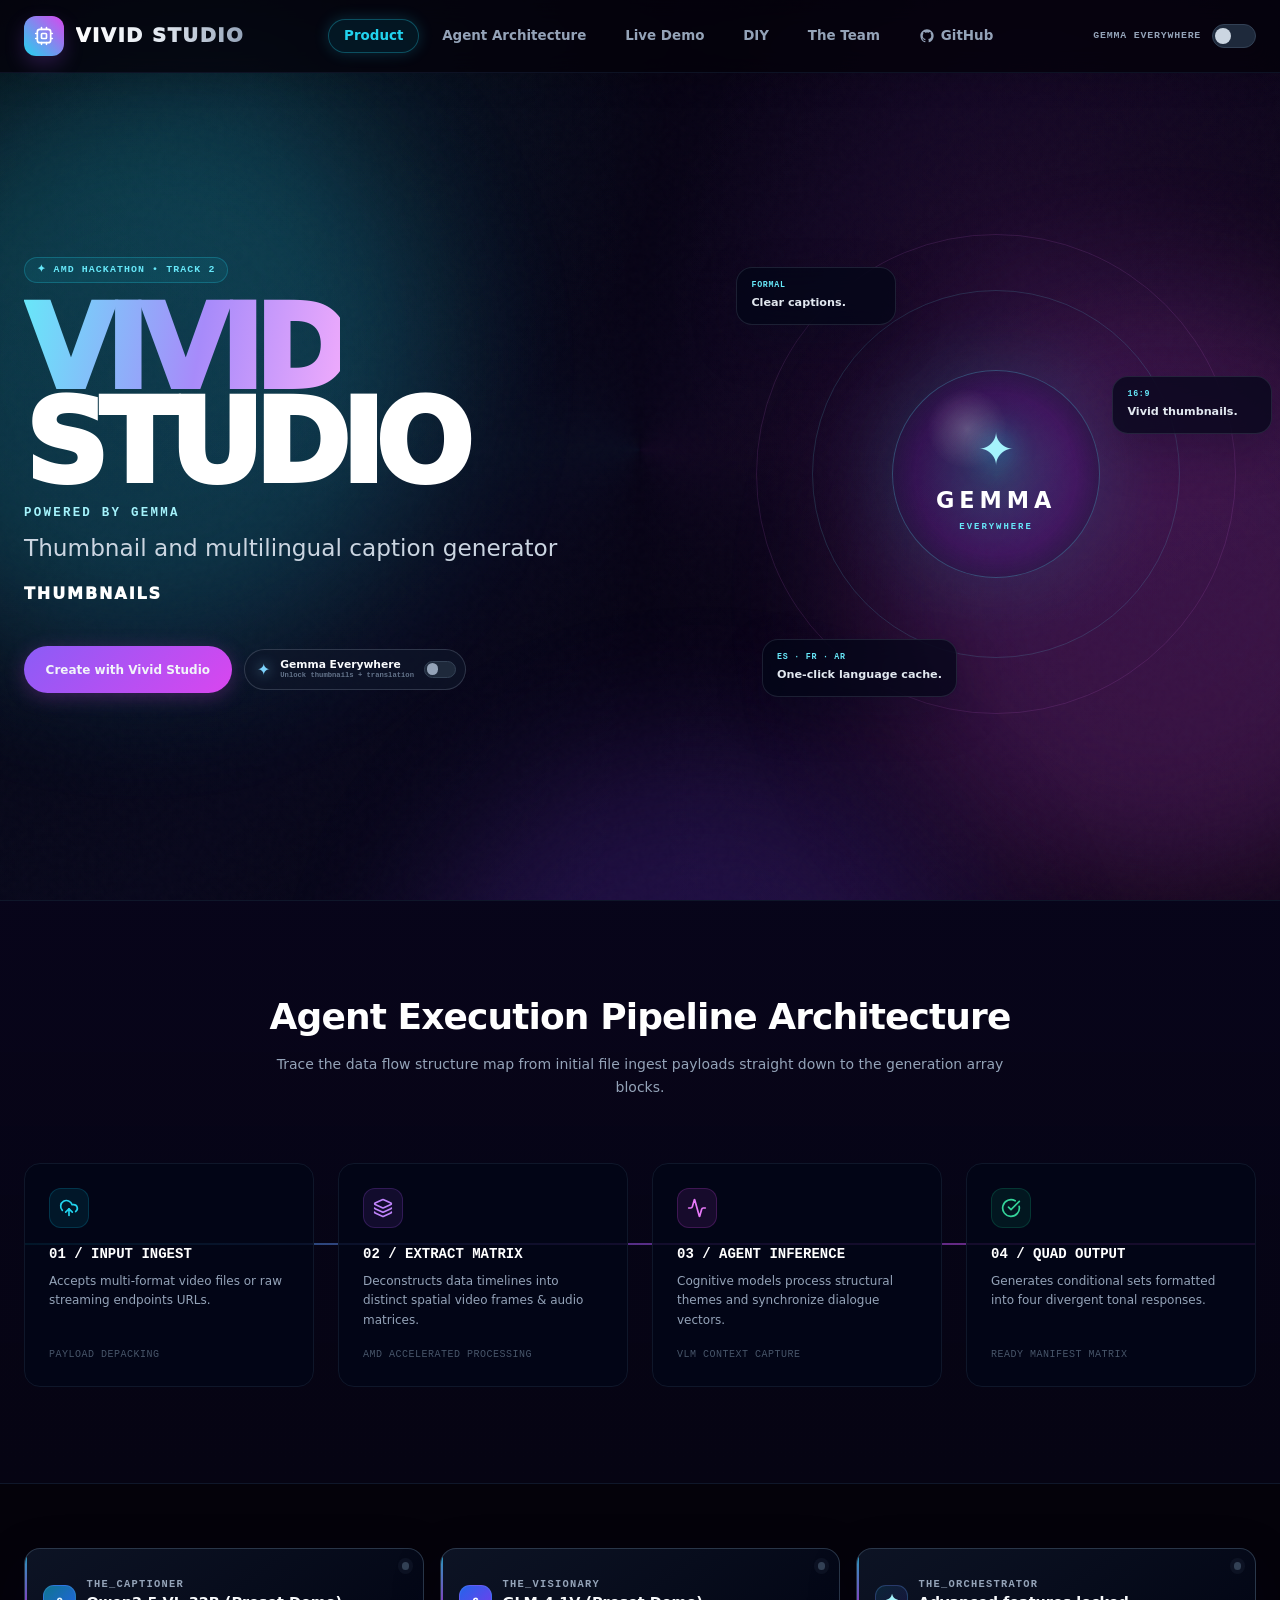
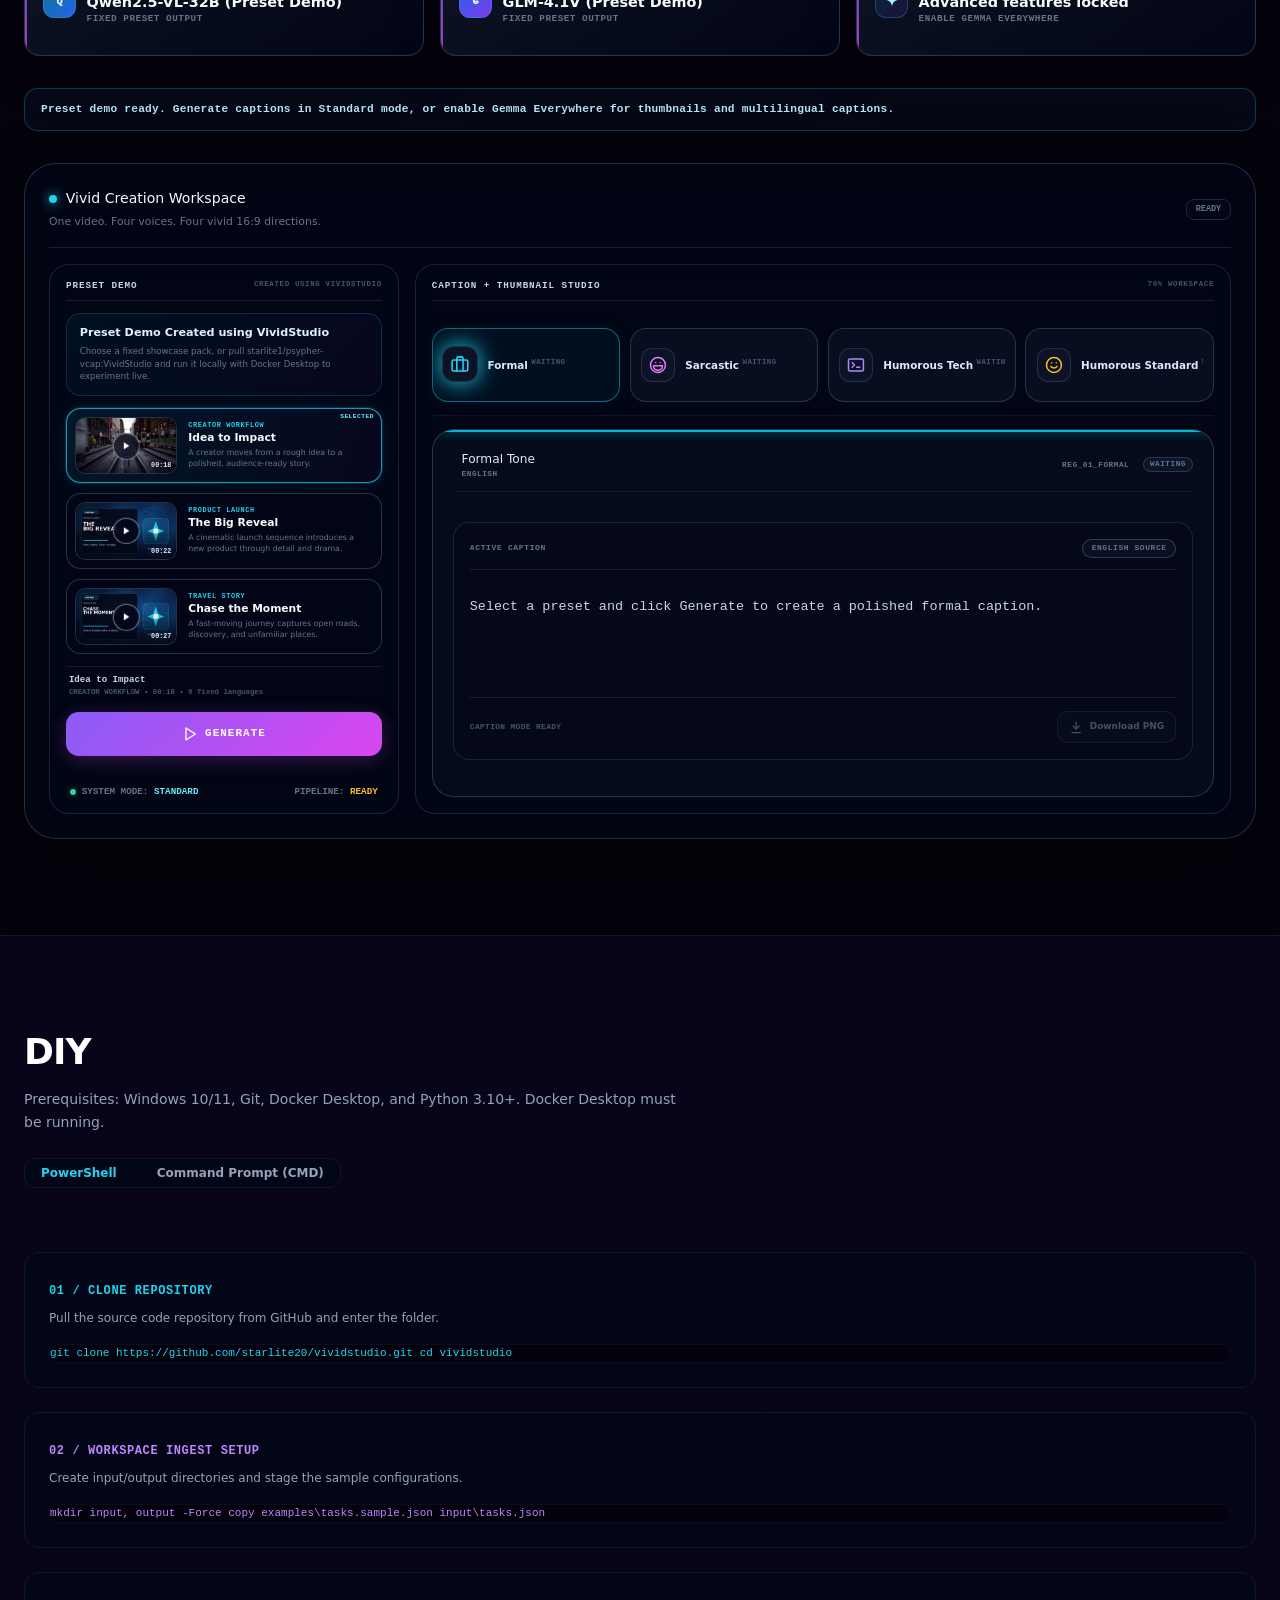
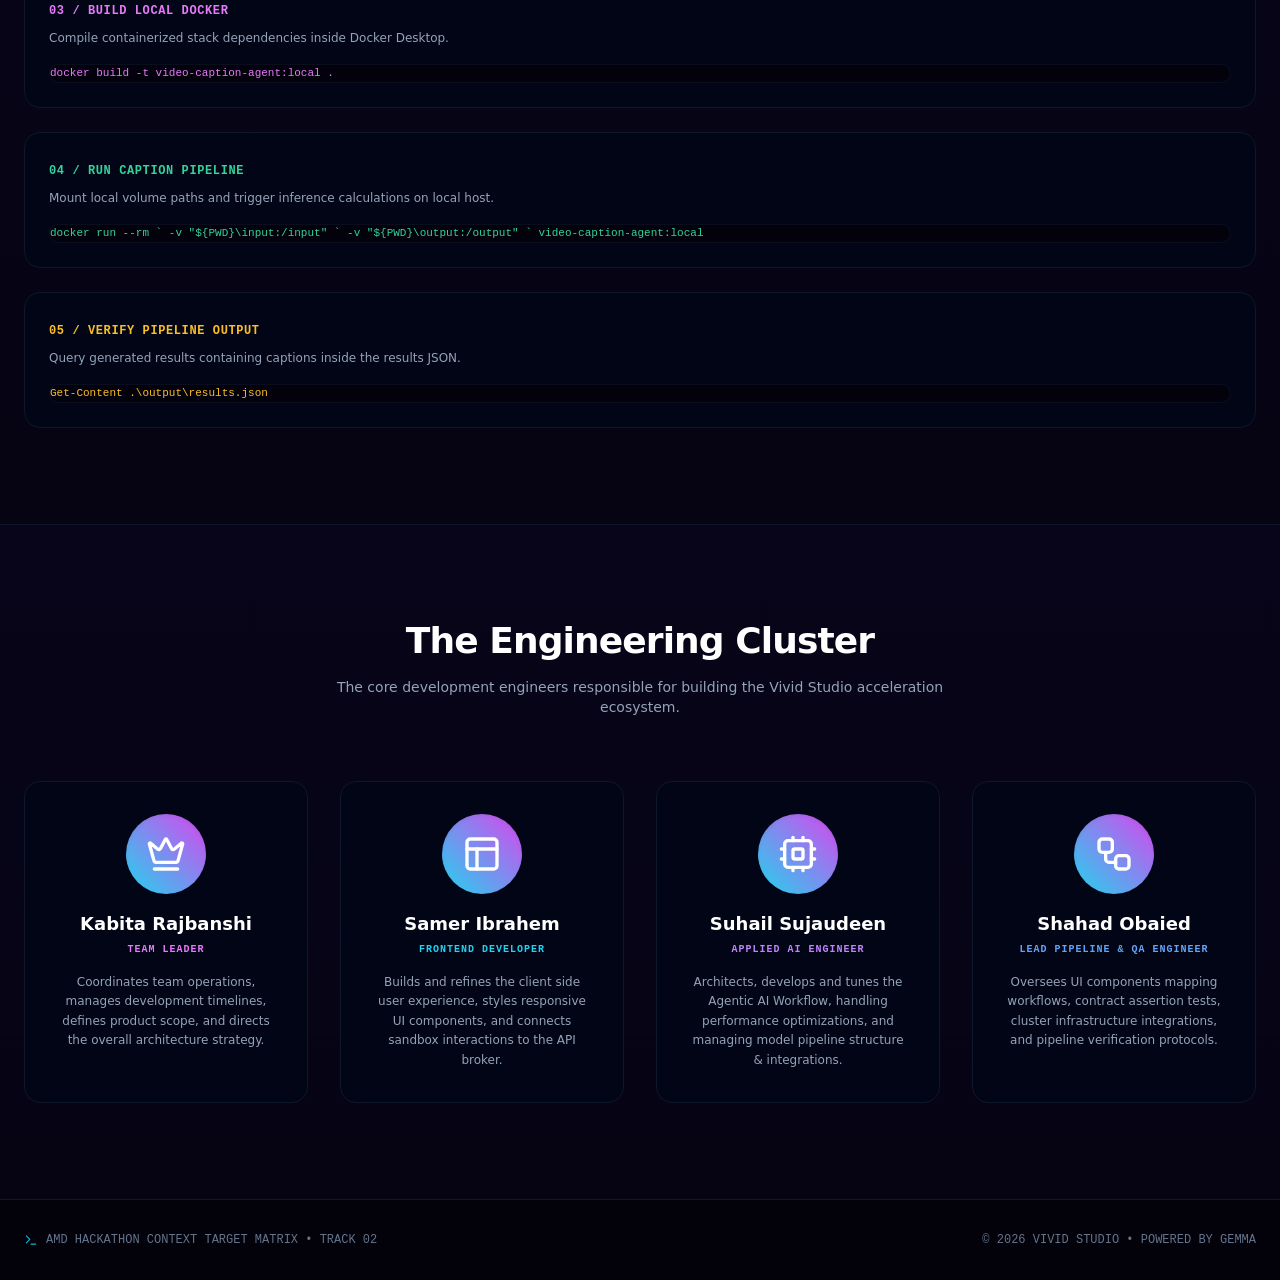
==== commit 695ba4b7: "Rename quickstart section and navigation link to DIY" ====
--- a/index.html
+++ b/index.html
@@ -28,7 +28,7 @@
 <a class="team-nav-link" data-nav-link href="#product">Product</a>
 <a class="team-nav-link" data-nav-link href="#architecture">Agent Architecture</a>
 <a class="team-nav-link" data-nav-link href="#demo">Live Demo</a>
-<a class="team-nav-link" data-nav-link href="#quickstart">Quickstart</a>
+<a class="team-nav-link" data-nav-link href="#diy">DIY</a>
 <a class="team-nav-link" data-nav-link href="#team">The Team</a>
 <a class="team-nav-link team-github-link" href="https://github.com/starlite20/vividstudio" rel="noreferrer" target="_blank">
 <svg aria-hidden="true" viewBox="0 0 24 24"><path clip-rule="evenodd" d="M12 2C6.477 2 2 6.477 2 12c0 4.42 2.865 8.17 6.839 9.49.5.092.682-.217.682-.482 0-.237-.008-.866-.013-1.7-2.782.603-3.369-1.34-3.369-1.34-.454-1.156-1.11-1.464-1.11-1.464-.908-.62.069-.608.069-.608 1.003.07 1.531 1.03 1.531 1.03.892 1.529 2.341 1.087 2.91.831.092-.646.35-1.086.636-1.336-2.22-.253-4.555-1.11-4.555-4.943 0-1.091.39-1.984 1.029-2.683-.103-.253-.446-1.27.098-2.647 0 0 .84-.269 2.75 1.025A9.564 9.564 0 0112 6.844c.85.004 1.705.115 2.504.337 1.909-1.294 2.747-1.025 2.747-1.025.546 1.377.203 2.394.1 2.647.64.699 1.028 1.592 1.028 2.683 0 3.842-2.339 4.687-4.566 4.935.359.309.678.919.678 1.852 0 1.336-.012 2.415-.012 2.743 0 .267.18.577.688.479C19.138 20.167 22 16.418 22 12c0-5.523-4.477-10-10-10z" fill="currentColor" fill-rule="evenodd"></path></svg>
@@ -193,7 +193,7 @@
 </div>
 </div>
 </div>
-</div></section><section class="w-full flex flex-col justify-center items-center wave-bg border-t border-slate-900 relative z-20 py-24" id="quickstart"><div class="max-w-7xl w-full mx-auto px-6"><div class="flex flex-col md:flex-row md:items-center justify-between gap-6 mb-16"><div class="space-y-4 max-w-2xl"><h2 class="text-3xl md:text-4xl font-black tracking-tight text-white">Local Quickstart Guide</h2><p class="text-sm text-slate-400 leading-relaxed">Prerequisites: Windows 10/11, Git, Docker Desktop, and Python 3.10+. Docker Desktop must be running.</p></div><div class="flex items-center gap-2 bg-slate-950/80 border border-slate-900 p-1 rounded-xl self-start md:self-center"><button id="guide-ps-btn" class="px-4 py-1.5 rounded-lg text-xs font-bold bg-cyan-500/20 text-cyan-400 transition-colors" type="button">PowerShell</button><button id="guide-cmd-btn" class="px-4 py-1.5 rounded-lg text-xs font-bold text-slate-400 hover:text-white transition-colors" type="button">Command Prompt (CMD)</button></div></div><div class="grid grid-cols-1 md:grid-cols-3 gap-6"><div class="bg-slate-950/80 border border-slate-900 p-6 rounded-2xl relative flex flex-col justify-between group hover:border-cyan-500/40 transition-colors"><div><span class="text-xs font-mono font-bold text-cyan-400 tracking-wider">01 / CLONE REPOSITORY</span><p class="text-xs text-slate-400 leading-relaxed mt-2 mb-4">Pull the source code repository from GitHub and enter the folder.</p><div class="bg-[#04020a]/80 p-3 rounded-xl border border-slate-900/60 font-mono text-[11px] text-cyan-400 overflow-x-auto whitespace-pre">git clone https://github.com/starlite20/vividstudio.git
+</div></section><section class="w-full flex flex-col justify-center items-center wave-bg border-t border-slate-900 relative z-20 py-24" id="diy"><div class="max-w-7xl w-full mx-auto px-6"><div class="flex flex-col md:flex-row md:items-center justify-between gap-6 mb-16"><div class="space-y-4 max-w-2xl"><h2 class="text-3xl md:text-4xl font-black tracking-tight text-white">DIY</h2><p class="text-sm text-slate-400 leading-relaxed">Prerequisites: Windows 10/11, Git, Docker Desktop, and Python 3.10+. Docker Desktop must be running.</p></div><div class="flex items-center gap-2 bg-slate-950/80 border border-slate-900 p-1 rounded-xl self-start md:self-center"><button id="guide-ps-btn" class="px-4 py-1.5 rounded-lg text-xs font-bold bg-cyan-500/20 text-cyan-400 transition-colors" type="button">PowerShell</button><button id="guide-cmd-btn" class="px-4 py-1.5 rounded-lg text-xs font-bold text-slate-400 hover:text-white transition-colors" type="button">Command Prompt (CMD)</button></div></div><div class="grid grid-cols-1 md:grid-cols-3 gap-6"><div class="bg-slate-950/80 border border-slate-900 p-6 rounded-2xl relative flex flex-col justify-between group hover:border-cyan-500/40 transition-colors"><div><span class="text-xs font-mono font-bold text-cyan-400 tracking-wider">01 / CLONE REPOSITORY</span><p class="text-xs text-slate-400 leading-relaxed mt-2 mb-4">Pull the source code repository from GitHub and enter the folder.</p><div class="bg-[#04020a]/80 p-3 rounded-xl border border-slate-900/60 font-mono text-[11px] text-cyan-400 overflow-x-auto whitespace-pre">git clone https://github.com/starlite20/vividstudio.git
 cd vividstudio</div></div></div><div class="bg-slate-950/80 border border-slate-900 p-6 rounded-2xl relative flex flex-col justify-between group hover:border-purple-500/40 transition-colors"><div><span class="text-xs font-mono font-bold text-purple-400 tracking-wider">02 / WORKSPACE INGEST SETUP</span><p class="text-xs text-slate-400 leading-relaxed mt-2 mb-4">Create input/output directories and stage the sample configurations.</p><div class="guide-code-block bg-[#04020a]/80 p-3 rounded-xl border border-slate-900/60 font-mono text-[11px] text-purple-400 overflow-x-auto whitespace-pre" data-ps="mkdir input, output -Force&#10;copy examples\tasks.sample.json input\tasks.json" data-cmd="mkdir input output&#10;copy examples\tasks.sample.json input\tasks.json">mkdir input, output -Force
 copy examples\tasks.sample.json input\tasks.json</div></div></div><div class="bg-slate-950/80 border border-slate-900 p-6 rounded-2xl relative flex flex-col justify-between group hover:border-fuchsia-500/40 transition-colors"><div><span class="text-xs font-mono font-bold text-fuchsia-400 tracking-wider">03 / BUILD LOCAL DOCKER</span><p class="text-xs text-slate-400 leading-relaxed mt-2 mb-4">Compile containerized stack dependencies inside Docker Desktop.</p><div class="bg-[#04020a]/80 p-3 rounded-xl border border-slate-900/60 font-mono text-[11px] text-fuchsia-400 overflow-x-auto whitespace-pre">docker build -t video-caption-agent:local .</div></div></div><div class="bg-slate-950/80 border border-slate-900 p-6 rounded-2xl relative flex flex-col justify-between group hover:border-emerald-500/40 transition-colors md:col-span-2"><div><span class="text-xs font-mono font-bold text-emerald-400 tracking-wider">04 / RUN CAPTION PIPELINE</span><p class="text-xs text-slate-400 leading-relaxed mt-2 mb-4">Mount local volume paths and trigger inference calculations on local host.</p><div class="guide-code-block bg-[#04020a]/80 p-3 rounded-xl border border-slate-900/60 font-mono text-[11px] text-emerald-400 overflow-x-auto whitespace-pre" data-ps="docker run --rm `&#10;  -v &quot;${PWD}\input:/input&quot; `&#10;  -v &quot;${PWD}\output:/output&quot; `&#10;  video-caption-agent:local" data-cmd="docker run --rm -v &quot;%cd%\input:/input&quot; -v &quot;%cd%\output:/output&quot; video-caption-agent:local">docker run --rm `
   -v "${PWD}\input:/input" `
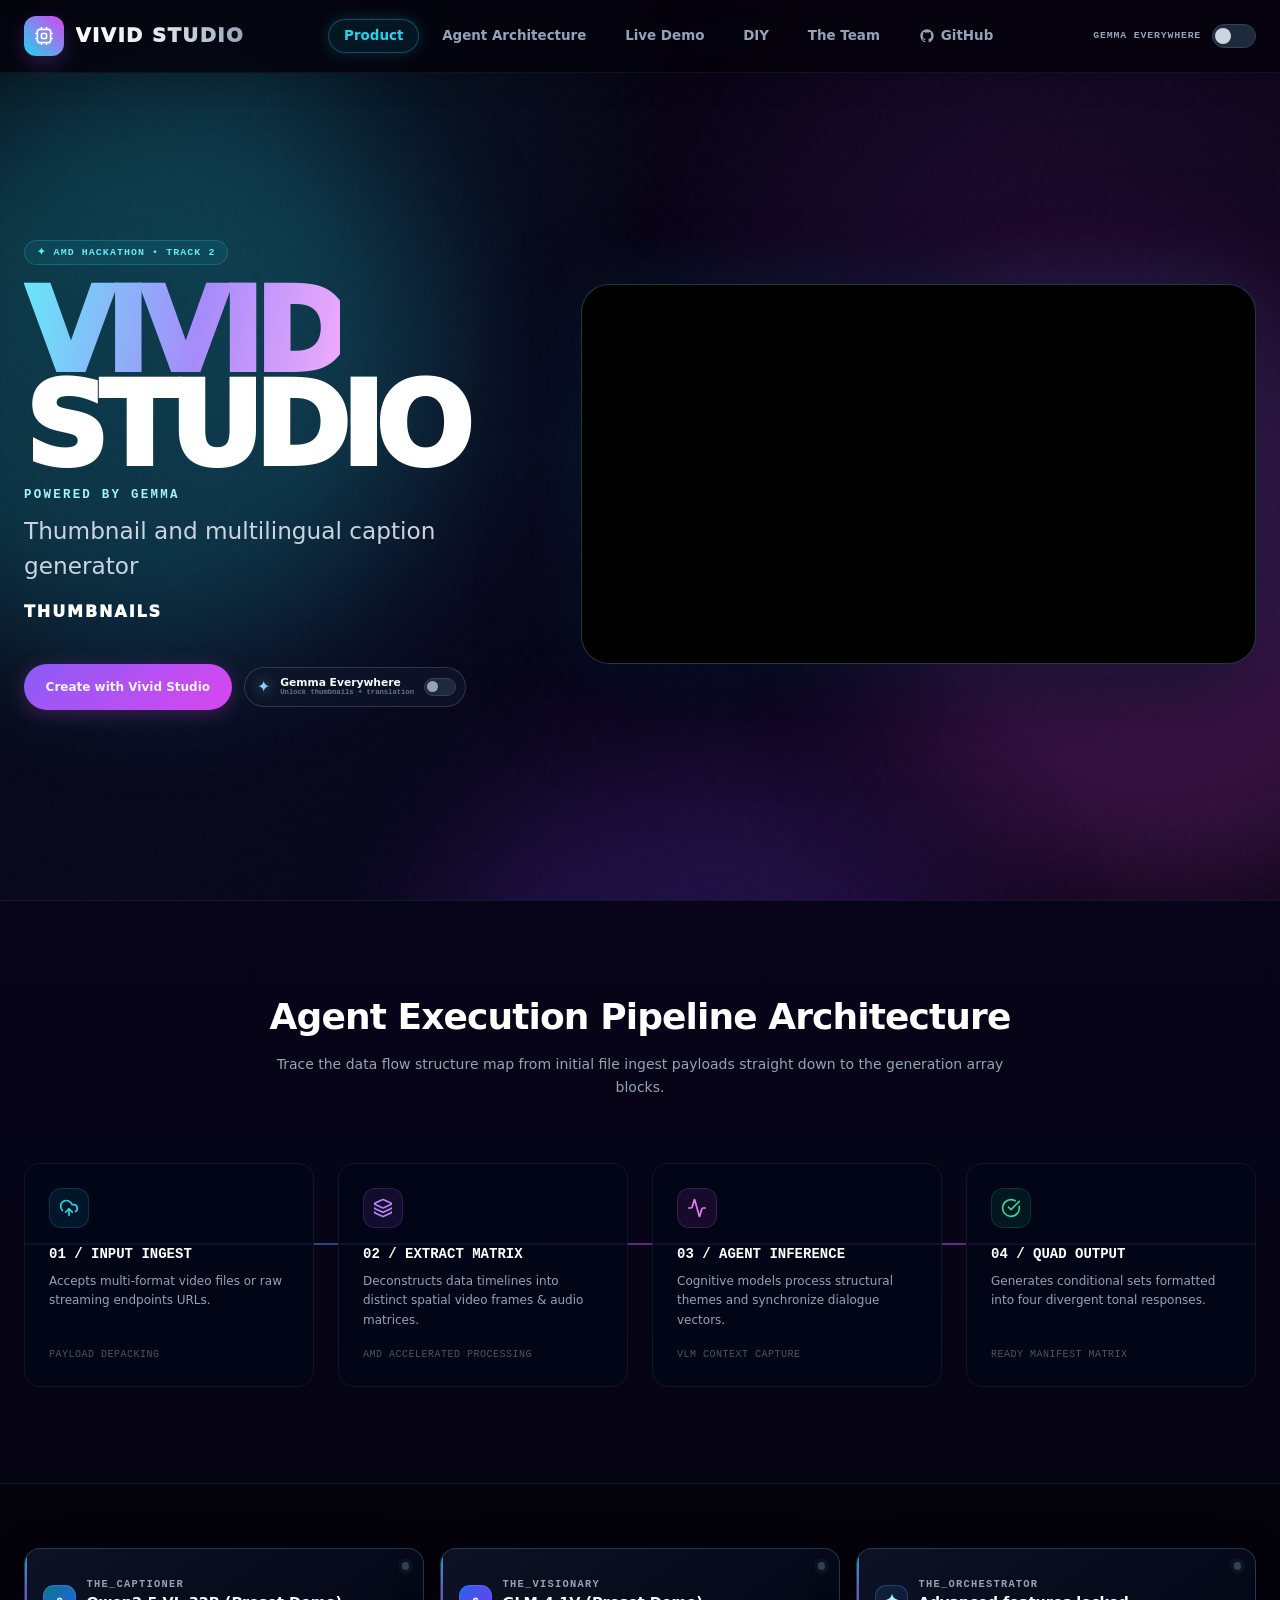
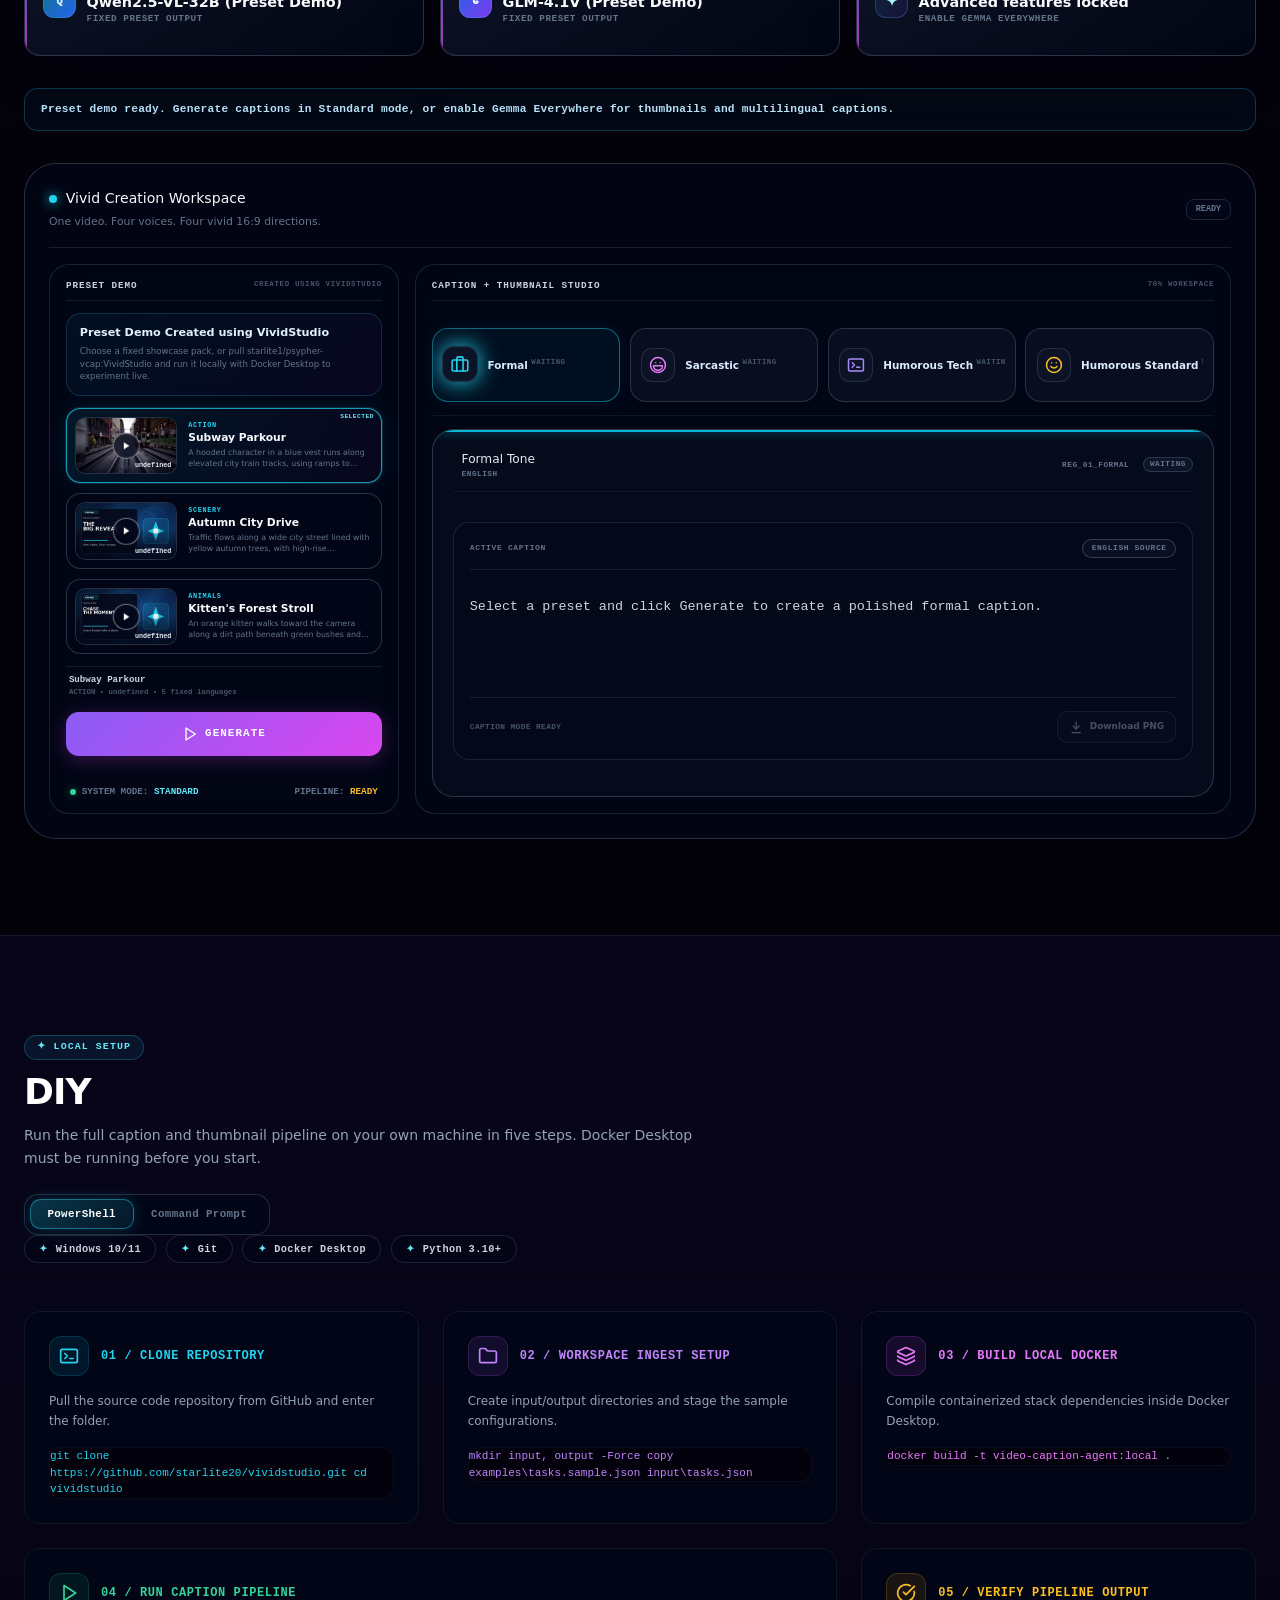
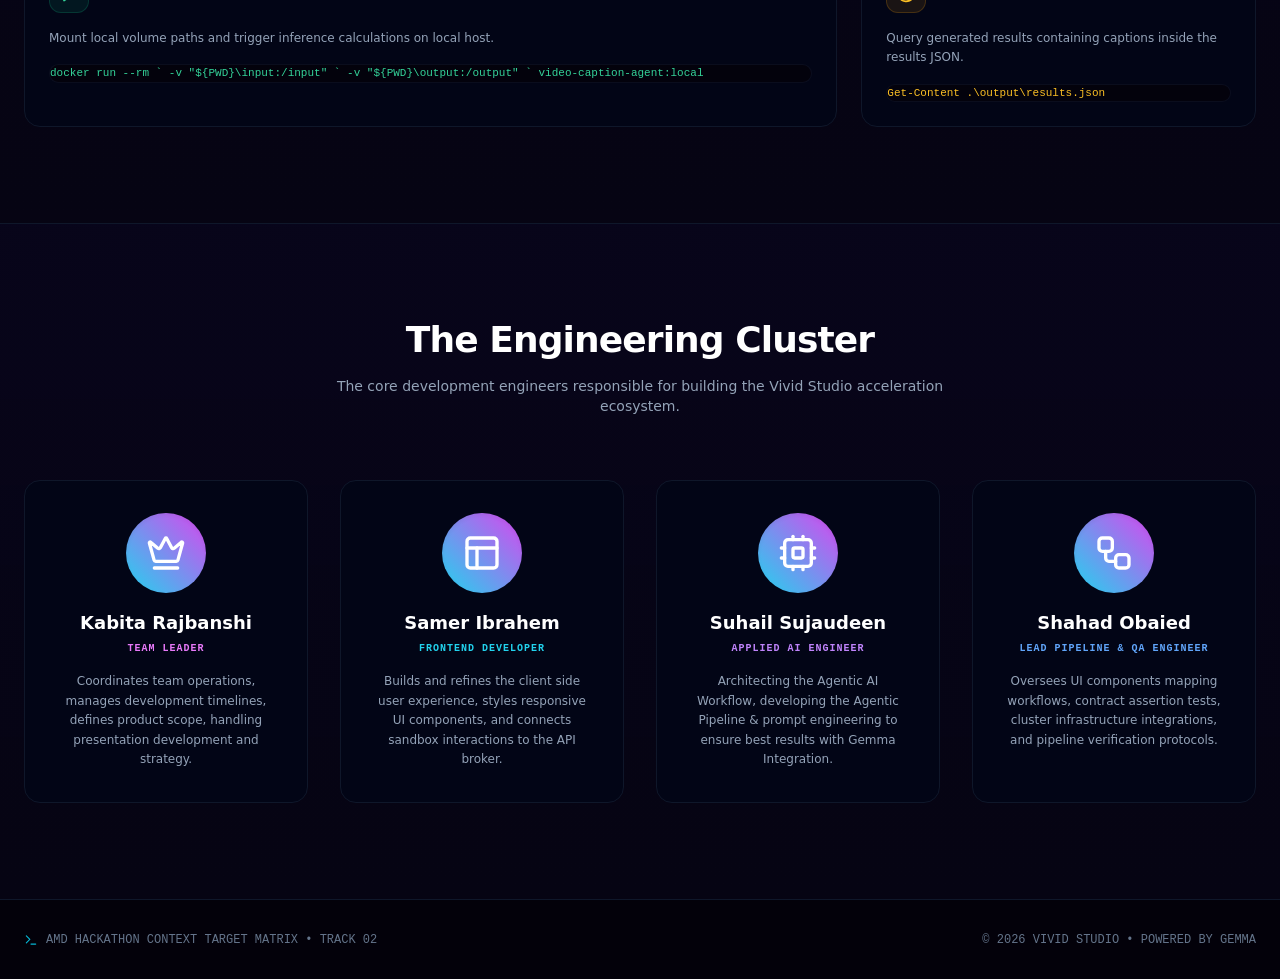
==== commit 0c516968: "Added the demo video" ====
--- a/index.html
+++ b/index.html
@@ -1,240 +1,742 @@
 <!DOCTYPE html>
 
 <html class="scroll-smooth scroll-pt-20" lang="en">
+
 <head>
-<meta charset="utf-8"/>
-<meta content="width=device-width, initial-scale=1.0" name="viewport"/>
-<meta content="Vivid Studio — a thumbnail and multilingual caption generator powered by Gemma." name="description"/>
-<title>Vivid Studio — Powered by Gemma</title>
-<link href="css/styles.css" rel="stylesheet"/>
+  <meta charset="utf-8" />
+  <meta content="width=device-width, initial-scale=1.0" name="viewport" />
+  <meta content="Vivid Studio — a thumbnail and multilingual caption generator powered by Gemma." name="description" />
+  <title>Vivid Studio — Powered by Gemma</title>
+  <link href="css/styles.css" rel="stylesheet" />
 </head>
+
 <body class="text-slate-100 antialiased selection:bg-fuchsia-500 selection:text-white">
-<div aria-hidden="true" class="vivid-background">
-<div class="vivid-orb vivid-orb-one"></div>
-<div class="vivid-orb vivid-orb-two"></div>
-<div class="vivid-orb vivid-orb-three"></div>
-<div class="vivid-light-field"></div>
-<div class="vivid-grain"></div>
-</div><div class="min-h-screen flex flex-col bg-transparent overflow-x-hidden"><nav class="team-navbar fixed top-0 left-0 w-full z-50" aria-label="Primary navigation">
-<div class="team-navbar-inner max-w-7xl mx-auto px-6 py-4">
-<a aria-label="Vivid Studio home" class="team-nav-brand" href="#product">
-<span aria-hidden="true" class="team-brand-icon">
-<svg viewBox="0 0 24 24"><rect x="4" y="4" width="16" height="16" rx="3"></rect><rect x="9" y="9" width="6" height="6" rx="1"></rect><path d="M9 2v2M15 2v2M9 20v2M15 20v2M2 9h2M2 15h2M20 9h2M20 15h2"></path></svg>
-</span>
-<span class="team-brand-name">VIVID STUDIO</span>
-<span class="team-gemma-active" id="gemma-active-badge" hidden>GEMMA ACTIVE</span>
-</a>
-<div class="team-nav-links" id="primary-nav-links">
-<a class="team-nav-link" data-nav-link href="#product">Product</a>
-<a class="team-nav-link" data-nav-link href="#architecture">Agent Architecture</a>
-<a class="team-nav-link" data-nav-link href="#demo">Live Demo</a>
-<a class="team-nav-link" data-nav-link href="#diy">DIY</a>
-<a class="team-nav-link" data-nav-link href="#team">The Team</a>
-<a class="team-nav-link team-github-link" href="https://github.com/starlite20/vividstudio" rel="noreferrer" target="_blank">
-<svg aria-hidden="true" viewBox="0 0 24 24"><path clip-rule="evenodd" d="M12 2C6.477 2 2 6.477 2 12c0 4.42 2.865 8.17 6.839 9.49.5.092.682-.217.682-.482 0-.237-.008-.866-.013-1.7-2.782.603-3.369-1.34-3.369-1.34-.454-1.156-1.11-1.464-1.11-1.464-.908-.62.069-.608.069-.608 1.003.07 1.531 1.03 1.531 1.03.892 1.529 2.341 1.087 2.91.831.092-.646.35-1.086.636-1.336-2.22-.253-4.555-1.11-4.555-4.943 0-1.091.39-1.984 1.029-2.683-.103-.253-.446-1.27.098-2.647 0 0 .84-.269 2.75 1.025A9.564 9.564 0 0112 6.844c.85.004 1.705.115 2.504.337 1.909-1.294 2.747-1.025 2.747-1.025.546 1.377.203 2.394.1 2.647.64.699 1.028 1.592 1.028 2.683 0 3.842-2.339 4.687-4.566 4.935.359.309.678.919.678 1.852 0 1.336-.012 2.415-.012 2.743 0 .267.18.577.688.479C19.138 20.167 22 16.418 22 12c0-5.523-4.477-10-10-10z" fill="currentColor" fill-rule="evenodd"></path></svg>
-<span>GitHub</span>
-</a>
-</div>
-<div class="team-gemma-control">
-<span>Gemma Everywhere</span>
-<button aria-describedby="gemma-mode-status" aria-pressed="false" class="team-gemma-toggle" id="gemma-mode-toggle" type="button">
-<span class="sr-only" id="gemma-mode-status">Thumbnails and translation</span><i aria-hidden="true"></i>
-</button>
-</div>
-</div>
-</nav><main class="flex-grow"><section class="min-h-screen w-full flex flex-col justify-center items-center relative z-10 pt-24 pb-12" id="product"><div class="max-w-7xl w-full mx-auto px-6 vivid-hero-grid">
-<div class="vivid-hero-copy">
-<div class="vivid-kicker"><span>✦</span> AMD HACKATHON • TRACK 2</div>
-<h1><span>VIVID</span> STUDIO</h1>
-<p class="vivid-powered">Powered by Gemma</p>
-<p class="vivid-subtitle">Thumbnail and multilingual caption generator</p>
-<div aria-label="Captions, thumbnails, and languages" class="vivid-word-stage">
-<span class="vivid-word is-active">CAPTIONS</span>
-<span class="vivid-word">THUMBNAILS</span>
-<span class="vivid-word">LANGUAGES</span>
-</div>
-<div class="vivid-hero-actions">
-<a class="neon-gradient-btn vivid-primary-action" href="#demo">Create with Vivid Studio</a>
-<button aria-pressed="false" class="gemma-toggle gemma-toggle-hero" id="hero-gemma-toggle" type="button">
-<span aria-hidden="true" class="gemma-symbol">✦</span>
-<span><strong>Gemma Everywhere</strong><small>Unlock thumbnails + translation</small></span>
-<span aria-hidden="true" class="gemma-switch"><i></i></span>
-</button>
-</div>
-</div>
-<div aria-hidden="true" class="vivid-hero-visual">
-<div class="vivid-hero-orbit orbit-one"></div>
-<div class="vivid-hero-orbit orbit-two"></div>
-<div class="vivid-hero-core">
-<span class="vivid-core-glyph">✦</span>
-<strong>GEMMA</strong>
-<small>EVERYWHERE</small>
-</div>
-<div class="vivid-floating-card card-caption"><small>FORMAL</small><strong>Clear captions.</strong></div>
-<div class="vivid-floating-card card-thumbnail"><small>16:9</small><strong>Vivid thumbnails.</strong></div>
-<div class="vivid-floating-card card-language"><small>ES · FR · AR</small><strong>One-click language cache.</strong></div>
-</div>
-</div></section><section class="w-full flex flex-col justify-center items-center wave-bg border-y border-slate-900 relative z-20 py-24" id="architecture"><div class="max-w-7xl w-full mx-auto px-6"><div class="text-center max-w-3xl mx-auto mb-16 space-y-4"><h2 class="text-3xl md:text-4xl font-black tracking-tight text-white">Agent Execution Pipeline Architecture</h2><p class="text-sm text-slate-400 leading-relaxed">Trace the data flow structure map from initial file ingest payloads straight down to the generation array blocks.</p></div><div class="grid grid-cols-1 md:grid-cols-4 gap-6 relative"><div class="hidden md:block absolute top-1/2 left-0 right-0 h-0.5 bg-gradient-to-r from-cyan-500/50 via-purple-500/50 to-fuchsia-500/50 -translate-y-8 z-0"></div><div class="bg-slate-950/80 border border-slate-900 p-6 rounded-2xl relative z-10 flex flex-col justify-between h-56 group hover:border-cyan-500/40 transition-colors"><div><div class="w-10 h-10 rounded-xl bg-cyan-500/10 text-cyan-400 flex items-center justify-center mb-4 border border-cyan-500/20"><svg aria-hidden="true" class="w-5 h-5" fill="none" focusable="false" height="24" stroke="currentColor" stroke-linecap="round" stroke-linejoin="round" stroke-width="2" viewbox="0 0 24 24" width="24" xmlns="http://www.w3.org/2000/svg"><path d="M12 13v8"></path><path d="M4 14.899A7 7 0 1 1 15.71 8h1.79a4.5 4.5 0 0 1 2.5 8.242"></path><path d="m8 17 4-4 4 4"></path></svg></div><h4 class="text-sm font-bold text-white mb-2 font-mono">01 / INPUT INGEST</h4><p class="text-xs text-slate-400 leading-relaxed">Accepts multi-format video files or raw streaming endpoints URLs.</p></div><span class="text-[10px] text-slate-600 font-mono tracking-wider">PAYLOAD DEPACKING</span></div><div class="bg-slate-950/80 border border-slate-900 p-6 rounded-2xl relative z-10 flex flex-col justify-between h-56 group hover:border-purple-500/40 transition-colors"><div><div class="w-10 h-10 rounded-xl bg-purple-500/10 text-purple-400 flex items-center justify-center mb-4 border border-purple-500/20"><svg aria-hidden="true" class="w-5 h-5" fill="none" focusable="false" height="24" stroke="currentColor" stroke-linecap="round" stroke-linejoin="round" stroke-width="2" viewbox="0 0 24 24" width="24" xmlns="http://www.w3.org/2000/svg"><path d="M12.83 2.18a2 2 0 0 0-1.66 0L2.6 6.08a1 1 0 0 0 0 1.83l8.58 3.91a2 2 0 0 0 1.66 0l8.58-3.9a1 1 0 0 0 0-1.83z"></path><path d="M2 12a1 1 0 0 0 .58.91l8.6 3.91a2 2 0 0 0 1.65 0l8.58-3.9A1 1 0 0 0 22 12"></path><path d="M2 17a1 1 0 0 0 .58.91l8.6 3.91a2 2 0 0 0 1.65 0l8.58-3.9A1 1 0 0 0 22 17"></path></svg></div><h4 class="text-sm font-bold text-white mb-2 font-mono">02 / EXTRACT MATRIX</h4><p class="text-xs text-slate-400 leading-relaxed">Deconstructs data timelines into distinct spatial video frames &amp; audio matrices.</p></div><span class="text-[10px] text-slate-600 font-mono tracking-wider">AMD ACCELERATED PROCESSING</span></div><div class="bg-slate-950/80 border border-slate-900 p-6 rounded-2xl relative z-10 flex flex-col justify-between h-56 group hover:border-fuchsia-500/40 transition-colors"><div><div class="w-10 h-10 rounded-xl bg-fuchsia-500/10 text-fuchsia-400 flex items-center justify-center mb-4 border border-fuchsia-500/20"><svg aria-hidden="true" class="w-5 h-5" fill="none" focusable="false" height="24" stroke="currentColor" stroke-linecap="round" stroke-linejoin="round" stroke-width="2" viewbox="0 0 24 24" width="24" xmlns="http://www.w3.org/2000/svg"><path d="M22 12h-2.48a2 2 0 0 0-1.93 1.46l-2.35 8.36a.25.25 0 0 1-.48 0L9.24 2.18a.25.25 0 0 0-.48 0l-2.35 8.36A2 2 0 0 1 4.49 12H2"></path></svg></div><h4 class="text-sm font-bold text-white mb-2 font-mono">03 / AGENT INFERENCE</h4><p class="text-xs text-slate-400 leading-relaxed">Cognitive models process structural themes and synchronize dialogue vectors.</p></div><span class="text-[10px] text-slate-600 font-mono tracking-wider">VLM CONTEXT CAPTURE</span></div><div class="bg-slate-950/80 border border-slate-900 p-6 rounded-2xl relative z-10 flex flex-col justify-between h-56 group hover:border-emerald-500/40 transition-colors"><div><div class="w-10 h-10 rounded-xl bg-emerald-500/10 text-emerald-400 flex items-center justify-center mb-4 border border-emerald-500/20"><svg aria-hidden="true" class="w-5 h-5" fill="none" focusable="false" height="24" stroke="currentColor" stroke-linecap="round" stroke-linejoin="round" stroke-width="2" viewbox="0 0 24 24" width="24" xmlns="http://www.w3.org/2000/svg"><path d="M21.801 10A10 10 0 1 1 17 3.335"></path><path d="m9 11 3 3L22 4"></path></svg></div><h4 class="text-sm font-bold text-white mb-2 font-mono">04 / QUAD OUTPUT</h4><p class="text-xs text-slate-400 leading-relaxed">Generates conditional sets formatted into four divergent tonal responses.</p></div><span class="text-[10px] text-slate-600 font-mono tracking-wider">READY MANIFEST MATRIX</span></div></div></div></section><section class="w-full flex flex-col justify-center items-center relative z-10 pt-16 pb-24" id="demo"><div class="max-w-7xl w-full mx-auto px-6">
-<div class="flex flex-col gap-8">
-<section aria-label="Models currently used" class="model-status-strip" id="model-status-strip">
-<article class="model-role-card" data-role="captioner">
-<span aria-hidden="true" class="model-family-icon model-family-generic" id="captioner-icon">AI</span>
-<div><span class="model-role-title">THE_CAPTIONER</span><strong id="captioner-model">Resolving…</strong><small id="captioner-host">ACCESSED VIA Fireworks.AI</small></div>
-<i class="model-activity-dot" id="captioner-activity"></i>
-</article>
-<article class="model-role-card" data-role="visionary">
-<span aria-hidden="true" class="model-family-icon model-family-generic" id="visionary-icon">AI</span>
-<div><span class="model-role-title">THE_VISIONARY</span><strong id="visionary-model">Resolving…</strong><small id="visionary-host">ACCESSED VIA Fireworks.AI</small></div>
-<i class="model-activity-dot" id="visionary-activity"></i>
-</article>
-<article class="model-role-card" data-role="orchestrator">
-<span aria-hidden="true" class="model-family-icon model-family-gemma" id="orchestrator-icon">✦</span>
-<div><span class="model-role-title">THE_ORCHESTRATOR</span><strong id="orchestrator-model">Advanced features locked</strong><small id="orchestrator-host">ENABLE GEMMA EVERYWHERE</small></div>
-<i class="model-activity-dot" id="orchestrator-activity"></i>
-</article>
-</section>
-<div aria-live="polite" class="app-status" hidden="" id="app-status" role="status"></div>
-<div class="team-workspace-shell vivid-workspace">
-<div class="vivid-workspace-header">
-<div><h3><span></span>Vivid Creation Workspace</h3><p>One video. Four voices. Four vivid 16:9 directions.</p></div>
-<span id="workspace-step-badge">READY</span>
-</div>
-<div class="vivid-studio-grid">
-<aside aria-label="Preset demo selection" class="vivid-input-column">
-<div class="vivid-column-heading"><span>PRESET DEMO</span><small>CREATED USING VIVIDSTUDIO</small></div>
-<div class="vivid-preset-intro">
-<strong>Preset Demo Created using VividStudio</strong>
-<small>Choose a fixed showcase pack, or pull starlite1/psypher-vcap:VividStudio and run it locally with Docker Desktop to experiment live.</small>
-</div>
-<div aria-label="Available preset demo packs" class="vivid-preset-grid" id="preset-grid" role="listbox"></div>
-<div aria-live="polite" class="vivid-preset-selection" id="preset-selection-meta">
-<span id="selected-preset-name">Loading preset packs…</span>
-<small id="selected-preset-detail">Fixed videos, captions, translations, and thumbnails.</small>
-</div>
-<button class="neon-gradient-btn team-generate-btn vivid-generate-button" disabled id="generate-btn" type="button">
-<svg aria-hidden="true" id="generate-btn-icon" viewbox="0 0 24 24"><polygon points="6 3 20 12 6 21 6 3"></polygon></svg>
-<span id="generate-btn-label">Generate</span>
-</button>
-<div class="team-system-metrics vivid-system-metrics">
-<span><i></i>SYSTEM MODE: <strong id="system-mode-value">STANDARD</strong></span>
-<span>PIPELINE: <strong id="pipeline-state-value">READY</strong></span>
-</div>
-</aside>
-<section aria-labelledby="output-panel-title" class="team-output-panel vivid-output-panel vivid-output-column">
-<div class="team-output-heading"><label id="output-panel-title">Caption + Thumbnail Studio</label><span>70% WORKSPACE</span></div>
-<div aria-label="Caption styles" class="tone-tabs vivid-icon-tabs" role="tablist">
-<button aria-selected="true" class="tone-tab active" data-tone-tab="formal" id="tone-tab-formal" role="tab" type="button">
-<span class="tone-tab-icon"><svg aria-hidden="true" viewbox="0 0 24 24"><rect height="14" rx="2" width="20" x="2" y="7"></rect><path d="M16 21V5a2 2 0 0 0-2-2h-4a2 2 0 0 0-2 2v16"></path></svg></span>
-<span class="tone-tab-copy"><strong>Formal</strong><small id="tone-tab-status-formal">WAITING</small></span>
-</button>
-<button aria-selected="false" class="tone-tab" data-tone-tab="sarcastic" id="tone-tab-sarcastic" role="tab" type="button">
-<span class="tone-tab-icon"><svg aria-hidden="true" viewbox="0 0 24 24"><circle cx="12" cy="12" r="10"></circle><path d="M18 13a6 6 0 0 1-12 0h12Z"></path><path d="M9 9h.01"></path><path d="M15 9h.01"></path></svg></span>
-<span class="tone-tab-copy"><strong>Sarcastic</strong><small id="tone-tab-status-sarcastic">WAITING</small></span>
-</button>
-<button aria-selected="false" class="tone-tab" data-tone-tab="humorous_tech" id="tone-tab-humorous_tech" role="tab" type="button">
-<span class="tone-tab-icon"><svg aria-hidden="true" viewbox="0 0 24 24"><rect height="16" rx="2" width="20" x="2" y="4"></rect><path d="m7 9 3 3-3 3"></path><path d="M13 15h4"></path></svg></span>
-<span class="tone-tab-copy"><strong>Humorous Tech</strong><small id="tone-tab-status-humorous_tech">WAITING</small></span>
-</button>
-<button aria-selected="false" class="tone-tab" data-tone-tab="humorous_non_tech" id="tone-tab-humorous_non_tech" role="tab" type="button">
-<span class="tone-tab-icon"><svg aria-hidden="true" viewbox="0 0 24 24"><circle cx="12" cy="12" r="10"></circle><path d="M8 14s1.5 2 4 2 4-2 4-2"></path><path d="M9 9h.01"></path><path d="M15 9h.01"></path></svg></span>
-<span class="tone-tab-copy"><strong>Humorous Standard</strong><small id="tone-tab-status-humorous_non_tech">WAITING</small></span>
-</button>
-</div>
-<article class="active-tone-card vivid-active-card" data-style="formal" id="active-tone-card" role="tabpanel">
-<div class="active-tone-accent"></div>
-<div class="vivid-card-generation" hidden="" id="caption-generation-animation">
-<div class="vivid-card-generation-glow"></div>
-<div class="vivid-build-orbit"><i></i><i></i><i></i></div>
-<strong>BUILDING FOUR CAPTION DIRECTIONS</strong>
-<small id="caption-generation-phrase">Understanding the video…</small>
-</div>
-<div class="active-tone-header">
-<div class="active-tone-heading-copy"><span class="active-tone-icon" id="active-tone-icon"></span><div><h4 id="active-tone-label">Formal Tone</h4><span id="active-tone-language">English</span></div></div>
-<div class="active-tone-register"><span id="active-tone-registry">REG_01_FORMAL</span><span class="style-status-pill" data-state="waiting" id="active-style-status">WAITING</span></div>
-</div>
-<div class="active-tone-body vivid-result-split">
-<div class="vivid-thumbnail-zone">
-<button aria-label="Open generated thumbnail" class="active-thumbnail-shell vivid-thumbnail-16x9" disabled="" id="active-thumbnail-shell" type="button">
-<div class="active-thumbnail-grid"></div>
-<div class="active-thumbnail-placeholder" id="active-thumbnail-placeholder"><span>16:9</span><small>Enable Gemma Everywhere to create thumbnails</small></div>
-<img alt="Generated thumbnail for the selected tone" hidden="" id="active-thumbnail-image"/>
-<div class="thumbnail-loader vivid-build-loader" hidden="" id="active-thumbnail-loader">
-<div class="vivid-build-orbit"><i></i><i></i><i></i></div>
-<strong id="active-thumbnail-loader-label">DESIGNING</strong>
-<small id="active-generation-phrase">Exploring a vivid visual direction…</small>
-<em id="active-generation-log">Waiting for the next design stage…</em>
-</div>
-<span aria-hidden="true" class="thumbnail-hover-affordance"><svg viewbox="0 0 24 24"><path d="M15 3h6v6"></path><path d="m21 3-7 7"></path><path d="M9 21H3v-6"></path><path d="m3 21 7-7"></path></svg></span>
-</button>
-<div class="gemma-feature-lock" id="thumbnail-feature-lock">
-<span class="gemma-symbol">✦</span><strong>Thumbnails powered by Gemma Everywhere</strong><small>Enable the mode to unlock four visual directions.</small><button data-enable-gemma="" type="button">Enable Gemma Everywhere</button>
-</div>
-</div>
-<div class="active-caption-copy vivid-caption-panel">
-<div class="vivid-caption-heading"><span>ACTIVE CAPTION</span><div class="active-caption-language-badge" id="active-caption-translation-badge">ENGLISH SOURCE</div></div>
-<p id="active-caption-text">Select a preset and click Generate to reveal four fixed caption styles.</p>
-<div class="vivid-caption-actions">
-<span id="active-style-stage">AWAITING PIPELINE</span>
-<button disabled="" id="active-download-btn" type="button">
-<svg aria-hidden="true" viewbox="0 0 24 24"><path d="M12 3v12"></path><path d="m7 10 5 5 5-5"></path><path d="M5 21h14"></path></svg>
-<span>Download PNG</span>
-</button>
-</div>
-</div>
-</div>
-</article>
-<section aria-label="Translation controls" class="team-translation-toolbar vivid-translation-panel" id="translation-panel">
-<div class="team-translation-title"><span class="team-translation-icon">✦</span><div><strong>Multilingual Captions</strong><small id="translation-status">English captions are cached automatically.</small></div></div>
-<div class="team-translation-controls"><select aria-label="Caption language" id="language-select"><option value="English">English</option><option selected="" value="Spanish">Spanish</option><option value="French">French</option><option value="German">German</option><option value="Japanese">Japanese</option><option value="Hindi">Hindi</option><option value="Mandarin Chinese">Mandarin Chinese</option><option value="Portuguese">Portuguese</option><option value="Arabic">Arabic</option></select><button disabled="" id="translate-btn" type="button"><svg aria-hidden="true" id="translate-btn-icon" viewbox="0 0 24 24"><path d="m5 8 6 6"></path><path d="m4 14 6-6 2-3"></path><path d="M2 5h12"></path><path d="M7 2h1"></path><path d="m22 22-5-10-5 10"></path><path d="M14 18h6"></path></svg><span id="translate-btn-label">Translate</span></button></div>
-<div class="cached-language-list team-cache-list" id="cached-language-list"></div>
-<div class="gemma-feature-lock" id="translation-feature-lock"><span class="gemma-symbol">✦</span><strong>Translation powered by Gemma Everywhere</strong><small>Enable the mode to unlock cached multilingual captions.</small><button data-enable-gemma="" type="button">Enable Gemma Everywhere</button></div>
-</section>
-</section>
-</div>
-</div>
-</div>
-</div></section><section class="w-full flex flex-col justify-center items-center wave-bg border-t border-slate-900 relative z-20 py-24" id="diy"><div class="max-w-7xl w-full mx-auto px-6"><div class="flex flex-col md:flex-row md:items-center justify-between gap-6 mb-16"><div class="space-y-4 max-w-2xl"><h2 class="text-3xl md:text-4xl font-black tracking-tight text-white">DIY</h2><p class="text-sm text-slate-400 leading-relaxed">Prerequisites: Windows 10/11, Git, Docker Desktop, and Python 3.10+. Docker Desktop must be running.</p></div><div class="flex items-center gap-2 bg-slate-950/80 border border-slate-900 p-1 rounded-xl self-start md:self-center"><button id="guide-ps-btn" class="px-4 py-1.5 rounded-lg text-xs font-bold bg-cyan-500/20 text-cyan-400 transition-colors" type="button">PowerShell</button><button id="guide-cmd-btn" class="px-4 py-1.5 rounded-lg text-xs font-bold text-slate-400 hover:text-white transition-colors" type="button">Command Prompt (CMD)</button></div></div><div class="grid grid-cols-1 md:grid-cols-3 gap-6"><div class="bg-slate-950/80 border border-slate-900 p-6 rounded-2xl relative flex flex-col justify-between group hover:border-cyan-500/40 transition-colors"><div><span class="text-xs font-mono font-bold text-cyan-400 tracking-wider">01 / CLONE REPOSITORY</span><p class="text-xs text-slate-400 leading-relaxed mt-2 mb-4">Pull the source code repository from GitHub and enter the folder.</p><div class="bg-[#04020a]/80 p-3 rounded-xl border border-slate-900/60 font-mono text-[11px] text-cyan-400 overflow-x-auto whitespace-pre">git clone https://github.com/starlite20/vividstudio.git
-cd vividstudio</div></div></div><div class="bg-slate-950/80 border border-slate-900 p-6 rounded-2xl relative flex flex-col justify-between group hover:border-purple-500/40 transition-colors"><div><span class="text-xs font-mono font-bold text-purple-400 tracking-wider">02 / WORKSPACE INGEST SETUP</span><p class="text-xs text-slate-400 leading-relaxed mt-2 mb-4">Create input/output directories and stage the sample configurations.</p><div class="guide-code-block bg-[#04020a]/80 p-3 rounded-xl border border-slate-900/60 font-mono text-[11px] text-purple-400 overflow-x-auto whitespace-pre" data-ps="mkdir input, output -Force&#10;copy examples\tasks.sample.json input\tasks.json" data-cmd="mkdir input output&#10;copy examples\tasks.sample.json input\tasks.json">mkdir input, output -Force
-copy examples\tasks.sample.json input\tasks.json</div></div></div><div class="bg-slate-950/80 border border-slate-900 p-6 rounded-2xl relative flex flex-col justify-between group hover:border-fuchsia-500/40 transition-colors"><div><span class="text-xs font-mono font-bold text-fuchsia-400 tracking-wider">03 / BUILD LOCAL DOCKER</span><p class="text-xs text-slate-400 leading-relaxed mt-2 mb-4">Compile containerized stack dependencies inside Docker Desktop.</p><div class="bg-[#04020a]/80 p-3 rounded-xl border border-slate-900/60 font-mono text-[11px] text-fuchsia-400 overflow-x-auto whitespace-pre">docker build -t video-caption-agent:local .</div></div></div><div class="bg-slate-950/80 border border-slate-900 p-6 rounded-2xl relative flex flex-col justify-between group hover:border-emerald-500/40 transition-colors md:col-span-2"><div><span class="text-xs font-mono font-bold text-emerald-400 tracking-wider">04 / RUN CAPTION PIPELINE</span><p class="text-xs text-slate-400 leading-relaxed mt-2 mb-4">Mount local volume paths and trigger inference calculations on local host.</p><div class="guide-code-block bg-[#04020a]/80 p-3 rounded-xl border border-slate-900/60 font-mono text-[11px] text-emerald-400 overflow-x-auto whitespace-pre" data-ps="docker run --rm `&#10;  -v &quot;${PWD}\input:/input&quot; `&#10;  -v &quot;${PWD}\output:/output&quot; `&#10;  video-caption-agent:local" data-cmd="docker run --rm -v &quot;%cd%\input:/input&quot; -v &quot;%cd%\output:/output&quot; video-caption-agent:local">docker run --rm `
-  -v "${PWD}\input:/input" `
-  -v "${PWD}\output:/output" `
-  video-caption-agent:local</div></div></div><div class="bg-slate-950/80 border border-slate-900 p-6 rounded-2xl relative flex flex-col justify-between group hover:border-amber-500/40 transition-colors"><div><span class="text-xs font-mono font-bold text-amber-400 tracking-wider">05 / VERIFY PIPELINE OUTPUT</span><p class="text-xs text-slate-400 leading-relaxed mt-2 mb-4">Query generated results containing captions inside the results JSON.</p><div class="guide-code-block bg-[#04020a]/80 p-3 rounded-xl border border-slate-900/60 font-mono text-[11px] text-amber-400 overflow-x-auto whitespace-pre" data-ps="Get-Content .\output\results.json" data-cmd="type output\results.json">Get-Content .\output\results.json</div></div></div></div></div></section><script>
-document.addEventListener("DOMContentLoaded",function(){var t=document.getElementById("guide-ps-btn"),e=document.getElementById("guide-cmd-btn"),n=document.querySelectorAll(".guide-code-block");t&&e&&t.addEventListener("click",function(){t.className="px-4 py-1.5 rounded-lg text-xs font-bold bg-cyan-500/20 text-cyan-400 transition-colors",e.className="px-4 py-1.5 rounded-lg text-xs font-bold text-slate-400 hover:text-white transition-colors",n.forEach(function(e){e.textContent=e.getAttribute("data-ps")})}),t&&e&&e.addEventListener("click",function(){e.className="px-4 py-1.5 rounded-lg text-xs font-bold bg-cyan-500/20 text-cyan-400 transition-colors",t.className="px-4 py-1.5 rounded-lg text-xs font-bold text-slate-400 hover:text-white transition-colors",n.forEach(function(t){t.textContent=t.getAttribute("data-cmd")})})});
-</script><section class="w-full flex flex-col justify-center items-center wave-bg border-t border-slate-900 relative z-20 py-24" id="team"><div class="max-w-7xl w-full mx-auto px-6"><div class="text-center max-w-2xl mx-auto mb-16 space-y-4"><h2 class="text-3xl md:text-4xl font-black text-white tracking-tight">The Engineering Cluster</h2><p class="text-sm text-slate-400">The core development engineers responsible for building the Vivid Studio acceleration ecosystem.</p></div><div class="grid grid-cols-1 sm:grid-cols-2 lg:grid-cols-4 gap-8"><div class="bg-slate-950/80 border border-slate-900 p-8 rounded-2xl w-full text-center space-y-4 hover:border-fuchsia-500/20 transition-colors"><div class="w-20 h-20 bg-gradient-to-tr from-cyan-400 to-fuchsia-500 rounded-full mx-auto flex items-center justify-center shadow-inner"><svg aria-hidden="true" class="w-10 h-10 text-white" fill="none" focusable="false" height="24" stroke="currentColor" stroke-linecap="round" stroke-linejoin="round" stroke-width="2" viewbox="0 0 24 24" width="24" xmlns="http://www.w3.org/2000/svg"><path d="M11.562 3.266a.5.5 0 0 1 .876 0L15.39 8.87a1 1 0 0 0 1.516.294L21.183 5.5a.5.5 0 0 1 .798.519l-2.834 10.246a1 1 0 0 1-.956.734H5.81a1 1 0 0 1-.957-.734L2.02 6.02a.5.5 0 0 1 .798-.519l4.276 3.664a1 1 0 0 0 1.516-.294z"></path><path d="M5 21h14"></path></svg></div><div><h4 class="text-lg font-bold text-white">Kabita Rajbanshi</h4><p class="text-[10px] font-mono text-fuchsia-400 mt-1 uppercase tracking-widest font-bold">Team Leader</p></div><p class="text-xs text-slate-400 leading-relaxed">Coordinates team operations, manages development timelines, defines product scope, and directs the overall architecture strategy.</p></div><div class="bg-slate-950/80 border border-slate-900 p-8 rounded-2xl w-full text-center space-y-4 hover:border-cyan-500/20 transition-colors"><div class="w-20 h-20 bg-gradient-to-tr from-cyan-400 to-fuchsia-500 rounded-full mx-auto flex items-center justify-center shadow-inner"><svg aria-hidden="true" class="w-10 h-10 text-white" fill="none" focusable="false" height="24" stroke="currentColor" stroke-linecap="round" stroke-linejoin="round" stroke-width="2" viewbox="0 0 24 24" width="24" xmlns="http://www.w3.org/2000/svg"><rect height="18" rx="2" width="18" x="3" y="3"></rect><path d="M3 9h18"></path><path d="M9 21V9"></path></svg></div><div><h4 class="text-lg font-bold text-white">Samer Ibrahem</h4><p class="text-[10px] font-mono text-cyan-400 mt-1 uppercase tracking-widest font-bold">Frontend Developer</p></div><p class="text-xs text-slate-400 leading-relaxed">Builds and refines the client side user experience, styles responsive UI components, and connects sandbox interactions to the API broker.</p></div><div class="bg-slate-950/80 border border-slate-900 p-8 rounded-2xl w-full text-center space-y-4 hover:border-purple-500/20 transition-colors"><div class="w-20 h-20 bg-gradient-to-tr from-cyan-400 to-fuchsia-500 rounded-full mx-auto flex items-center justify-center shadow-inner"><svg aria-hidden="true" class="w-10 h-10 text-white" fill="none" focusable="false" height="24" stroke="currentColor" stroke-linecap="round" stroke-linejoin="round" stroke-width="2" viewbox="0 0 24 24" width="24" xmlns="http://www.w3.org/2000/svg"><rect height="16" rx="2" width="16" x="4" y="4"></rect><rect height="6" rx="1" width="6" x="9" y="9"></rect><path d="M15 2v2"></path><path d="M15 20v2"></path><path d="M2 15h2"></path><path d="M2 9h2"></path><path d="M20 15h2"></path><path d="M20 9h2"></path><path d="M9 2v2"></path><path d="M9 20v2"></path></svg></div><div><h4 class="text-lg font-bold text-white">Suhail Sujaudeen</h4><p class="text-[10px] font-mono text-purple-400 mt-1 uppercase tracking-widest font-bold">Applied AI Engineer</p></div><p class="text-xs text-slate-400 leading-relaxed">Architects, develops and tunes the Agentic AI Workflow, handling performance optimizations, and managing model pipeline structure & integrations.</p></div><div class="bg-slate-950/80 border border-slate-900 p-8 rounded-2xl w-full text-center space-y-4 hover:border-blue-500/20 transition-colors"><div class="w-20 h-20 bg-gradient-to-tr from-cyan-400 to-fuchsia-500 rounded-full mx-auto flex items-center justify-center shadow-inner"><svg aria-hidden="true" class="w-10 h-10 text-white" fill="none" focusable="false" height="24" stroke="currentColor" stroke-linecap="round" stroke-linejoin="round" stroke-width="2" viewbox="0 0 24 24" width="24" xmlns="http://www.w3.org/2000/svg"><rect height="8" rx="2" width="8" x="3" y="3"></rect><path d="M7 11v4a2 2 0 0 0 2 2h4"></path><rect height="8" rx="2" width="8" x="13" y="13"></rect></svg></div><div><h4 class="text-lg font-bold text-white">Shahad Obaied</h4><p class="text-[10px] font-mono text-blue-400 mt-1 uppercase tracking-widest font-bold">Lead Pipeline &amp; QA Engineer</p></div><p class="text-xs text-slate-400 leading-relaxed">Oversees UI components mapping workflows, contract assertion tests, cluster infrastructure integrations, and pipeline verification protocols.</p></div></div></div></section></main><footer class="w-full border-t border-slate-900 bg-[#04020a]/60 py-8 relative z-30"><div class="max-w-7xl mx-auto px-6 flex flex-col sm:flex-row items-center justify-between gap-4 text-xs font-mono text-slate-500"><div class="flex items-center gap-2"><svg aria-hidden="true" class="w-3.5 h-3.5 text-cyan-500" fill="none" focusable="false" height="24" stroke="currentColor" stroke-linecap="round" stroke-linejoin="round" stroke-width="2" viewbox="0 0 24 24" width="24" xmlns="http://www.w3.org/2000/svg"><polyline points="4 17 10 11 4 5"></polyline><line x1="12" x2="20" y1="19" y2="19"></line></svg><span>AMD HACKATHON CONTEXT TARGET MATRIX • TRACK 02</span></div><span>© 2026 VIVID STUDIO • POWERED BY GEMMA</span></div></footer></div>
-<script src="js/app.js" type="module"></script>
-<div aria-hidden="true" class="gemma-doodle-overlay" hidden id="gemma-reveal">
-<div class="gemma-doodle-shell">
-<div class="gemma-particles" aria-hidden="true">
-<i class="particle particle-blue"></i><i class="particle particle-red"></i><i class="particle particle-yellow"></i><i class="particle particle-green"></i>
-</div>
-<div class="gemma-doodle-emblem" aria-hidden="true">
-<div class="gemma-ring gemma-ring-outer"></div><div class="gemma-ring gemma-ring-inner"></div>
-<div class="gemma-logo-nodes">
-<div class="gemma-glowing-core"></div>
-<svg viewBox="0 0 100 100">
-<path d="M50 15A15 15 0 0 1 65 30A15 15 0 0 1 50 45A15 15 0 0 1 35 30A15 15 0 0 1 50 15Z" fill="#4285F4" opacity=".85"></path>
-<path d="M68 33A15 15 0 0 1 83 48A15 15 0 0 1 68 63A15 15 0 0 1 53 48A15 15 0 0 1 68 33Z" fill="#EA4335" opacity=".85"></path>
-<path d="M50 51A15 15 0 0 1 65 66A15 15 0 0 1 50 81A15 15 0 0 1 35 66A15 15 0 0 1 50 51Z" fill="#FBBC05" opacity=".85"></path>
-<path d="M32 33A15 15 0 0 1 47 48A15 15 0 0 1 32 63A15 15 0 0 1 17 48A15 15 0 0 1 32 33Z" fill="#34A853" opacity=".85"></path>
-<circle cx="50" cy="48" r="8" fill="#fff"></circle><circle cx="50" cy="48" r="5" fill="#6366f1"></circle>
-</svg>
-</div>
-</div>
-<div class="gemma-welcome-copy">
-<div class="google-gemma-wordmark"><span class="g-blue">G</span><span class="g-red">o</span><span class="g-yellow">o</span><span class="g-blue">g</span><span class="g-green">l</span><span class="g-red">e</span><b>|</b><strong>Gemma</strong></div>
-<h2>Welcome to Gemma</h2>
-<p>Initializing local LLM translation agent node...</p>
-</div>
-</div>
-</div>
-<div aria-labelledby="thumbnail-modal-title" aria-modal="true" class="thumbnail-modal" hidden="" id="thumbnail-modal" role="dialog">
-<div class="thumbnail-modal-backdrop" data-close-modal=""></div>
-<div class="thumbnail-modal-panel">
-<div class="thumbnail-modal-header"><div><small id="thumbnail-modal-style">FORMAL</small><h2 id="thumbnail-modal-title">Vivid Studio Thumbnail</h2></div><button aria-label="Close thumbnail preview" id="thumbnail-modal-close" type="button">×</button></div>
-<div class="thumbnail-modal-media"><img alt="Expanded generated thumbnail" id="thumbnail-modal-image"/></div>
-<p id="thumbnail-modal-caption"></p>
-<div class="thumbnail-modal-actions"><button id="thumbnail-modal-prev" type="button">← Previous</button><button id="thumbnail-modal-download" type="button">Download PNG</button><button id="thumbnail-modal-next" type="button">Next →</button></div>
-</div>
-</div>
+  <div aria-hidden="true" class="vivid-background">
+    <div class="vivid-orb vivid-orb-one"></div>
+    <div class="vivid-orb vivid-orb-two"></div>
+    <div class="vivid-orb vivid-orb-three"></div>
+    <div class="vivid-light-field"></div>
+    <div class="vivid-grain"></div>
+  </div>
+  <div class="min-h-screen flex flex-col bg-transparent overflow-x-hidden">
+    <nav class="team-navbar fixed top-0 left-0 w-full z-50" aria-label="Primary navigation">
+      <div class="team-navbar-inner max-w-7xl mx-auto px-6 py-4">
+        <a aria-label="Vivid Studio home" class="team-nav-brand" href="#product">
+          <span aria-hidden="true" class="team-brand-icon">
+            <svg viewBox="0 0 24 24">
+              <rect x="4" y="4" width="16" height="16" rx="3"></rect>
+              <rect x="9" y="9" width="6" height="6" rx="1"></rect>
+              <path d="M9 2v2M15 2v2M9 20v2M15 20v2M2 9h2M2 15h2M20 9h2M20 15h2"></path>
+            </svg>
+          </span>
+          <span class="team-brand-name">VIVID STUDIO</span>
+          <span class="team-gemma-active" id="gemma-active-badge" hidden>GEMMA ACTIVE</span>
+        </a>
+        <div class="team-nav-links" id="primary-nav-links">
+          <a class="team-nav-link" data-nav-link href="#product">Product</a>
+          <a class="team-nav-link" data-nav-link href="#architecture">Agent Architecture</a>
+          <a class="team-nav-link" data-nav-link href="#demo">Live Demo</a>
+          <a class="team-nav-link" data-nav-link href="#diy">DIY</a>
+          <a class="team-nav-link" data-nav-link href="#team">The Team</a>
+          <a class="team-nav-link team-github-link" href="https://github.com/starlite20/vividstudio" rel="noreferrer"
+            target="_blank">
+            <svg aria-hidden="true" viewBox="0 0 24 24">
+              <path clip-rule="evenodd"
+                d="M12 2C6.477 2 2 6.477 2 12c0 4.42 2.865 8.17 6.839 9.49.5.092.682-.217.682-.482 0-.237-.008-.866-.013-1.7-2.782.603-3.369-1.34-3.369-1.34-.454-1.156-1.11-1.464-1.11-1.464-.908-.62.069-.608.069-.608 1.003.07 1.531 1.03 1.531 1.03.892 1.529 2.341 1.087 2.91.831.092-.646.35-1.086.636-1.336-2.22-.253-4.555-1.11-4.555-4.943 0-1.091.39-1.984 1.029-2.683-.103-.253-.446-1.27.098-2.647 0 0 .84-.269 2.75 1.025A9.564 9.564 0 0112 6.844c.85.004 1.705.115 2.504.337 1.909-1.294 2.747-1.025 2.747-1.025.546 1.377.203 2.394.1 2.647.64.699 1.028 1.592 1.028 2.683 0 3.842-2.339 4.687-4.566 4.935.359.309.678.919.678 1.852 0 1.336-.012 2.415-.012 2.743 0 .267.18.577.688.479C19.138 20.167 22 16.418 22 12c0-5.523-4.477-10-10-10z"
+                fill="currentColor" fill-rule="evenodd"></path>
+            </svg>
+            <span>GitHub</span>
+          </a>
+        </div>
+        <div class="team-gemma-control">
+          <span>Gemma Everywhere</span>
+          <button aria-describedby="gemma-mode-status" aria-pressed="false" class="team-gemma-toggle"
+            id="gemma-mode-toggle" type="button">
+            <span class="sr-only" id="gemma-mode-status">Thumbnails and translation</span><i aria-hidden="true"></i>
+          </button>
+        </div>
+      </div>
+    </nav>
+    <main class="flex-grow">
+      <section class="min-h-screen w-full flex flex-col justify-center items-center relative z-10 pt-24 pb-12"
+        id="product">
+        <div class="max-w-7xl w-full mx-auto px-6 vivid-hero-grid">
+          <div class="vivid-hero-copy">
+            <div class="vivid-kicker"><span>✦</span> AMD HACKATHON • TRACK 2</div>
+            <h1><span>VIVID</span> STUDIO</h1>
+            <p class="vivid-powered">Powered by Gemma</p>
+            <p class="vivid-subtitle">Thumbnail and multilingual caption generator</p>
+            <div aria-label="Captions, thumbnails, and languages" class="vivid-word-stage">
+              <span class="vivid-word is-active">CAPTIONS</span>
+              <span class="vivid-word">THUMBNAILS</span>
+              <span class="vivid-word">LANGUAGES</span>
+            </div>
+            <div class="vivid-hero-actions">
+              <a class="neon-gradient-btn vivid-primary-action" href="#demo">Create with Vivid Studio</a>
+              <button aria-pressed="false" class="gemma-toggle gemma-toggle-hero" id="hero-gemma-toggle" type="button">
+                <span aria-hidden="true" class="gemma-symbol">✦</span>
+                <span><strong>Gemma Everywhere</strong><small>Unlock thumbnails + translation</small></span>
+                <span aria-hidden="true" class="gemma-switch"><i></i></span>
+              </button>
+            </div>
+          </div>
+          <div class="vivid-hero-video-col">
+            <div class="vivid-hero-video">
+              <iframe src="https://www.youtube.com/embed/JatcZcJDeIY?si=d_3cW2XIIbicTWXz&amp;autoplay=1&amp;mute=1&amp;playsinline=1"
+                title="YouTube video player"
+                allow="accelerometer; autoplay; clipboard-write; encrypted-media; gyroscope; picture-in-picture; web-share"
+                referrerpolicy="strict-origin-when-cross-origin" allowfullscreen></iframe>
+            </div>
+          </div>
+        </div>
+      </section>
+      <section
+        class="w-full flex flex-col justify-center items-center wave-bg border-y border-slate-900 relative z-20 py-24"
+        id="architecture">
+        <div class="max-w-7xl w-full mx-auto px-6">
+          <div class="text-center max-w-3xl mx-auto mb-16 space-y-4">
+            <h2 class="text-3xl md:text-4xl font-black tracking-tight text-white">Agent Execution Pipeline Architecture
+            </h2>
+            <p class="text-sm text-slate-400 leading-relaxed">Trace the data flow structure map from initial file ingest
+              payloads straight down to the generation array blocks.</p>
+          </div>
+          <div class="grid grid-cols-1 md:grid-cols-4 gap-6 relative">
+            <div
+              class="hidden md:block absolute top-1/2 left-0 right-0 h-0.5 bg-gradient-to-r from-cyan-500/50 via-purple-500/50 to-fuchsia-500/50 -translate-y-8 z-0">
+            </div>
+            <div
+              class="bg-slate-950/80 border border-slate-900 p-6 rounded-2xl relative z-10 flex flex-col justify-between h-56 group hover:border-cyan-500/40 transition-colors">
+              <div>
+                <div
+                  class="w-10 h-10 rounded-xl bg-cyan-500/10 text-cyan-400 flex items-center justify-center mb-4 border border-cyan-500/20">
+                  <svg aria-hidden="true" class="w-5 h-5" fill="none" focusable="false" height="24"
+                    stroke="currentColor" stroke-linecap="round" stroke-linejoin="round" stroke-width="2"
+                    viewbox="0 0 24 24" width="24" xmlns="http://www.w3.org/2000/svg">
+                    <path d="M12 13v8"></path>
+                    <path d="M4 14.899A7 7 0 1 1 15.71 8h1.79a4.5 4.5 0 0 1 2.5 8.242"></path>
+                    <path d="m8 17 4-4 4 4"></path>
+                  </svg></div>
+                <h4 class="text-sm font-bold text-white mb-2 font-mono">01 / INPUT INGEST</h4>
+                <p class="text-xs text-slate-400 leading-relaxed">Accepts multi-format video files or raw streaming
+                  endpoints URLs.</p>
+              </div><span class="text-[10px] text-slate-600 font-mono tracking-wider">PAYLOAD DEPACKING</span>
+            </div>
+            <div
+              class="bg-slate-950/80 border border-slate-900 p-6 rounded-2xl relative z-10 flex flex-col justify-between h-56 group hover:border-purple-500/40 transition-colors">
+              <div>
+                <div
+                  class="w-10 h-10 rounded-xl bg-purple-500/10 text-purple-400 flex items-center justify-center mb-4 border border-purple-500/20">
+                  <svg aria-hidden="true" class="w-5 h-5" fill="none" focusable="false" height="24"
+                    stroke="currentColor" stroke-linecap="round" stroke-linejoin="round" stroke-width="2"
+                    viewbox="0 0 24 24" width="24" xmlns="http://www.w3.org/2000/svg">
+                    <path
+                      d="M12.83 2.18a2 2 0 0 0-1.66 0L2.6 6.08a1 1 0 0 0 0 1.83l8.58 3.91a2 2 0 0 0 1.66 0l8.58-3.9a1 1 0 0 0 0-1.83z">
+                    </path>
+                    <path d="M2 12a1 1 0 0 0 .58.91l8.6 3.91a2 2 0 0 0 1.65 0l8.58-3.9A1 1 0 0 0 22 12"></path>
+                    <path d="M2 17a1 1 0 0 0 .58.91l8.6 3.91a2 2 0 0 0 1.65 0l8.58-3.9A1 1 0 0 0 22 17"></path>
+                  </svg></div>
+                <h4 class="text-sm font-bold text-white mb-2 font-mono">02 / EXTRACT MATRIX</h4>
+                <p class="text-xs text-slate-400 leading-relaxed">Deconstructs data timelines into distinct spatial
+                  video frames &amp; audio matrices.</p>
+              </div><span class="text-[10px] text-slate-600 font-mono tracking-wider">AMD ACCELERATED PROCESSING</span>
+            </div>
+            <div
+              class="bg-slate-950/80 border border-slate-900 p-6 rounded-2xl relative z-10 flex flex-col justify-between h-56 group hover:border-fuchsia-500/40 transition-colors">
+              <div>
+                <div
+                  class="w-10 h-10 rounded-xl bg-fuchsia-500/10 text-fuchsia-400 flex items-center justify-center mb-4 border border-fuchsia-500/20">
+                  <svg aria-hidden="true" class="w-5 h-5" fill="none" focusable="false" height="24"
+                    stroke="currentColor" stroke-linecap="round" stroke-linejoin="round" stroke-width="2"
+                    viewbox="0 0 24 24" width="24" xmlns="http://www.w3.org/2000/svg">
+                    <path
+                      d="M22 12h-2.48a2 2 0 0 0-1.93 1.46l-2.35 8.36a.25.25 0 0 1-.48 0L9.24 2.18a.25.25 0 0 0-.48 0l-2.35 8.36A2 2 0 0 1 4.49 12H2">
+                    </path>
+                  </svg></div>
+                <h4 class="text-sm font-bold text-white mb-2 font-mono">03 / AGENT INFERENCE</h4>
+                <p class="text-xs text-slate-400 leading-relaxed">Cognitive models process structural themes and
+                  synchronize dialogue vectors.</p>
+              </div><span class="text-[10px] text-slate-600 font-mono tracking-wider">VLM CONTEXT CAPTURE</span>
+            </div>
+            <div
+              class="bg-slate-950/80 border border-slate-900 p-6 rounded-2xl relative z-10 flex flex-col justify-between h-56 group hover:border-emerald-500/40 transition-colors">
+              <div>
+                <div
+                  class="w-10 h-10 rounded-xl bg-emerald-500/10 text-emerald-400 flex items-center justify-center mb-4 border border-emerald-500/20">
+                  <svg aria-hidden="true" class="w-5 h-5" fill="none" focusable="false" height="24"
+                    stroke="currentColor" stroke-linecap="round" stroke-linejoin="round" stroke-width="2"
+                    viewbox="0 0 24 24" width="24" xmlns="http://www.w3.org/2000/svg">
+                    <path d="M21.801 10A10 10 0 1 1 17 3.335"></path>
+                    <path d="m9 11 3 3L22 4"></path>
+                  </svg></div>
+                <h4 class="text-sm font-bold text-white mb-2 font-mono">04 / QUAD OUTPUT</h4>
+                <p class="text-xs text-slate-400 leading-relaxed">Generates conditional sets formatted into four
+                  divergent tonal responses.</p>
+              </div><span class="text-[10px] text-slate-600 font-mono tracking-wider">READY MANIFEST MATRIX</span>
+            </div>
+          </div>
+        </div>
+      </section>
+      <section class="w-full flex flex-col justify-center items-center relative z-10 pt-16 pb-24" id="demo">
+        <div class="max-w-7xl w-full mx-auto px-6">
+          <div class="flex flex-col gap-8">
+            <section aria-label="Models currently used" class="model-status-strip" id="model-status-strip">
+              <article class="model-role-card" data-role="captioner">
+                <span aria-hidden="true" class="model-family-icon model-family-generic" id="captioner-icon">AI</span>
+                <div><span class="model-role-title">THE_CAPTIONER</span><strong
+                    id="captioner-model">Resolving…</strong><small id="captioner-host">ACCESSED VIA Fireworks.AI</small>
+                </div>
+                <i class="model-activity-dot" id="captioner-activity"></i>
+              </article>
+              <article class="model-role-card" data-role="visionary">
+                <span aria-hidden="true" class="model-family-icon model-family-generic" id="visionary-icon">AI</span>
+                <div><span class="model-role-title">THE_VISIONARY</span><strong
+                    id="visionary-model">Resolving…</strong><small id="visionary-host">ACCESSED VIA Fireworks.AI</small>
+                </div>
+                <i class="model-activity-dot" id="visionary-activity"></i>
+              </article>
+              <article class="model-role-card" data-role="orchestrator">
+                <span aria-hidden="true" class="model-family-icon model-family-gemma" id="orchestrator-icon">✦</span>
+                <div><span class="model-role-title">THE_ORCHESTRATOR</span><strong id="orchestrator-model">Advanced
+                    features locked</strong><small id="orchestrator-host">ENABLE GEMMA EVERYWHERE</small></div>
+                <i class="model-activity-dot" id="orchestrator-activity"></i>
+              </article>
+            </section>
+            <div aria-live="polite" class="app-status" hidden="" id="app-status" role="status"></div>
+            <div class="team-workspace-shell vivid-workspace">
+              <div class="vivid-workspace-header">
+                <div>
+                  <h3><span></span>Vivid Creation Workspace</h3>
+                  <p>One video. Four voices. Four vivid 16:9 directions.</p>
+                </div>
+                <span id="workspace-step-badge">READY</span>
+              </div>
+              <div class="vivid-studio-grid">
+                <aside aria-label="Preset demo selection" class="vivid-input-column">
+                  <div class="vivid-column-heading"><span>PRESET DEMO</span><small>CREATED USING VIVIDSTUDIO</small>
+                  </div>
+                  <div class="vivid-preset-intro">
+                    <strong>Preset Demo Created using VividStudio</strong>
+                    <small>Choose a fixed showcase pack, or pull starlite1/psypher-vcap:VividStudio and run it locally
+                      with Docker Desktop to experiment live.</small>
+                  </div>
+                  <div aria-label="Available preset demo packs" class="vivid-preset-grid" id="preset-grid"
+                    role="listbox"></div>
+                  <div aria-live="polite" class="vivid-preset-selection" id="preset-selection-meta">
+                    <span id="selected-preset-name">Loading preset packs…</span>
+                    <small id="selected-preset-detail">Fixed videos, captions, translations, and thumbnails.</small>
+                  </div>
+                  <button class="neon-gradient-btn team-generate-btn vivid-generate-button" disabled id="generate-btn"
+                    type="button">
+                    <svg aria-hidden="true" id="generate-btn-icon" viewbox="0 0 24 24">
+                      <polygon points="6 3 20 12 6 21 6 3"></polygon>
+                    </svg>
+                    <span id="generate-btn-label">Generate</span>
+                  </button>
+                  <div class="team-system-metrics vivid-system-metrics">
+                    <span><i></i>SYSTEM MODE: <strong id="system-mode-value">STANDARD</strong></span>
+                    <span>PIPELINE: <strong id="pipeline-state-value">READY</strong></span>
+                  </div>
+                </aside>
+                <section aria-labelledby="output-panel-title"
+                  class="team-output-panel vivid-output-panel vivid-output-column">
+                  <div class="team-output-heading"><label id="output-panel-title">Caption + Thumbnail
+                      Studio</label><span>70% WORKSPACE</span></div>
+                  <div aria-label="Caption styles" class="tone-tabs vivid-icon-tabs" role="tablist">
+                    <button aria-selected="true" class="tone-tab active" data-tone-tab="formal" id="tone-tab-formal"
+                      role="tab" type="button">
+                      <span class="tone-tab-icon"><svg aria-hidden="true" viewbox="0 0 24 24">
+                          <rect height="14" rx="2" width="20" x="2" y="7"></rect>
+                          <path d="M16 21V5a2 2 0 0 0-2-2h-4a2 2 0 0 0-2 2v16"></path>
+                        </svg></span>
+                      <span class="tone-tab-copy"><strong>Formal</strong><small
+                          id="tone-tab-status-formal">WAITING</small></span>
+                    </button>
+                    <button aria-selected="false" class="tone-tab" data-tone-tab="sarcastic" id="tone-tab-sarcastic"
+                      role="tab" type="button">
+                      <span class="tone-tab-icon"><svg aria-hidden="true" viewbox="0 0 24 24">
+                          <circle cx="12" cy="12" r="10"></circle>
+                          <path d="M18 13a6 6 0 0 1-12 0h12Z"></path>
+                          <path d="M9 9h.01"></path>
+                          <path d="M15 9h.01"></path>
+                        </svg></span>
+                      <span class="tone-tab-copy"><strong>Sarcastic</strong><small
+                          id="tone-tab-status-sarcastic">WAITING</small></span>
+                    </button>
+                    <button aria-selected="false" class="tone-tab" data-tone-tab="humorous_tech"
+                      id="tone-tab-humorous_tech" role="tab" type="button">
+                      <span class="tone-tab-icon"><svg aria-hidden="true" viewbox="0 0 24 24">
+                          <rect height="16" rx="2" width="20" x="2" y="4"></rect>
+                          <path d="m7 9 3 3-3 3"></path>
+                          <path d="M13 15h4"></path>
+                        </svg></span>
+                      <span class="tone-tab-copy"><strong>Humorous Tech</strong><small
+                          id="tone-tab-status-humorous_tech">WAITING</small></span>
+                    </button>
+                    <button aria-selected="false" class="tone-tab" data-tone-tab="humorous_non_tech"
+                      id="tone-tab-humorous_non_tech" role="tab" type="button">
+                      <span class="tone-tab-icon"><svg aria-hidden="true" viewbox="0 0 24 24">
+                          <circle cx="12" cy="12" r="10"></circle>
+                          <path d="M8 14s1.5 2 4 2 4-2 4-2"></path>
+                          <path d="M9 9h.01"></path>
+                          <path d="M15 9h.01"></path>
+                        </svg></span>
+                      <span class="tone-tab-copy"><strong>Humorous Standard</strong><small
+                          id="tone-tab-status-humorous_non_tech">WAITING</small></span>
+                    </button>
+                  </div>
+                  <article class="active-tone-card vivid-active-card" data-style="formal" id="active-tone-card"
+                    role="tabpanel">
+                    <div class="active-tone-accent"></div>
+                    <div class="vivid-card-generation" hidden="" id="caption-generation-animation">
+                      <div class="vivid-card-generation-glow"></div>
+                      <div class="vivid-build-orbit"><i></i><i></i><i></i></div>
+                      <strong>BUILDING FOUR CAPTION DIRECTIONS</strong>
+                      <small id="caption-generation-phrase">Understanding the video…</small>
+                    </div>
+                    <div class="active-tone-header">
+                      <div class="active-tone-heading-copy"><span class="active-tone-icon" id="active-tone-icon"></span>
+                        <div>
+                          <h4 id="active-tone-label">Formal Tone</h4><span id="active-tone-language">English</span>
+                        </div>
+                      </div>
+                      <div class="active-tone-register"><span id="active-tone-registry">REG_01_FORMAL</span><span
+                          class="style-status-pill" data-state="waiting" id="active-style-status">WAITING</span></div>
+                    </div>
+                    <div class="active-tone-body vivid-result-split">
+                      <div class="vivid-thumbnail-zone">
+                        <button aria-label="Open generated thumbnail"
+                          class="active-thumbnail-shell vivid-thumbnail-16x9" disabled="" id="active-thumbnail-shell"
+                          type="button">
+                          <div class="active-thumbnail-grid"></div>
+                          <div class="active-thumbnail-placeholder" id="active-thumbnail-placeholder">
+                            <span>16:9</span><small>Enable Gemma Everywhere to create thumbnails</small></div>
+                          <img alt="Generated thumbnail for the selected tone" hidden="" id="active-thumbnail-image" />
+                          <div class="thumbnail-loader vivid-build-loader" hidden="" id="active-thumbnail-loader">
+                            <div class="vivid-build-orbit"><i></i><i></i><i></i></div>
+                            <strong id="active-thumbnail-loader-label">DESIGNING</strong>
+                            <small id="active-generation-phrase">Exploring a vivid visual direction…</small>
+                            <em id="active-generation-log">Waiting for the next design stage…</em>
+                          </div>
+                          <span aria-hidden="true" class="thumbnail-hover-affordance"><svg viewbox="0 0 24 24">
+                              <path d="M15 3h6v6"></path>
+                              <path d="m21 3-7 7"></path>
+                              <path d="M9 21H3v-6"></path>
+                              <path d="m3 21 7-7"></path>
+                            </svg></span>
+                        </button>
+                        <div class="gemma-feature-lock" id="thumbnail-feature-lock">
+                          <span class="gemma-symbol">✦</span><strong>Thumbnails powered by Gemma
+                            Everywhere</strong><small>Enable the mode to unlock four visual directions.</small><button
+                            data-enable-gemma="" type="button">Enable Gemma Everywhere</button>
+                        </div>
+                      </div>
+                      <div class="active-caption-copy vivid-caption-panel">
+                        <div class="vivid-caption-heading"><span>ACTIVE CAPTION</span>
+                          <div class="active-caption-language-badge" id="active-caption-translation-badge">ENGLISH
+                            SOURCE</div>
+                        </div>
+                        <p id="active-caption-text">Select a preset and click Generate to reveal four fixed caption
+                          styles.</p>
+                        <div class="vivid-caption-actions">
+                          <span id="active-style-stage">AWAITING PIPELINE</span>
+                          <button disabled="" id="active-download-btn" type="button">
+                            <svg aria-hidden="true" viewbox="0 0 24 24">
+                              <path d="M12 3v12"></path>
+                              <path d="m7 10 5 5 5-5"></path>
+                              <path d="M5 21h14"></path>
+                            </svg>
+                            <span>Download PNG</span>
+                          </button>
+                        </div>
+                      </div>
+                    </div>
+                  </article>
+                  <section aria-label="Translation controls" class="team-translation-toolbar vivid-translation-panel"
+                    id="translation-panel">
+                    <div class="team-translation-title"><span class="team-translation-icon">✦</span>
+                      <div><strong>Multilingual Captions</strong><small id="translation-status">English captions are
+                          cached automatically.</small></div>
+                    </div>
+                    <div class="team-translation-controls"><select aria-label="Caption language" id="language-select">
+                        <option value="English">English</option>
+                        <option selected="" value="Spanish">Spanish</option>
+                        <option value="French">French</option>
+                        <option value="German">German</option>
+                        <option value="Japanese">Japanese</option>
+                        <option value="Hindi">Hindi</option>
+                        <option value="Mandarin Chinese">Mandarin Chinese</option>
+                        <option value="Portuguese">Portuguese</option>
+                        <option value="Arabic">Arabic</option>
+                      </select><button disabled="" id="translate-btn" type="button"><svg aria-hidden="true"
+                          id="translate-btn-icon" viewbox="0 0 24 24">
+                          <path d="m5 8 6 6"></path>
+                          <path d="m4 14 6-6 2-3"></path>
+                          <path d="M2 5h12"></path>
+                          <path d="M7 2h1"></path>
+                          <path d="m22 22-5-10-5 10"></path>
+                          <path d="M14 18h6"></path>
+                        </svg><span id="translate-btn-label">Translate</span></button></div>
+                    <div class="cached-language-list team-cache-list" id="cached-language-list"></div>
+                    <div class="gemma-feature-lock" id="translation-feature-lock"><span
+                        class="gemma-symbol">✦</span><strong>Translation powered by Gemma
+                        Everywhere</strong><small>Enable the mode to unlock cached multilingual captions.</small><button
+                        data-enable-gemma="" type="button">Enable Gemma Everywhere</button></div>
+                  </section>
+                </section>
+              </div>
+            </div>
+          </div>
+        </div>
+      </section>
+      <section
+        class="w-full flex flex-col justify-center items-center wave-bg border-t border-slate-900 relative z-20 py-24"
+        id="diy">
+        <div class="max-w-7xl w-full mx-auto px-6">
+          <div class="flex flex-col md:flex-row md:items-center justify-between gap-6 mb-8">
+            <div class="space-y-3 max-w-2xl">
+              <span class="vivid-kicker"><span aria-hidden="true">✦</span> LOCAL SETUP</span>
+              <h2 class="text-3xl md:text-4xl font-black tracking-tight text-white">DIY</h2>
+              <p class="text-sm text-slate-400 leading-relaxed">Run the full caption and thumbnail pipeline on your
+                own machine in five steps. Docker Desktop must be running before you start.</p>
+            </div>
+            <div class="diy-shell-toggle self-start md:self-center" data-active="ps" id="guide-shell-toggle"
+              role="tablist" aria-label="Shell">
+              <span class="diy-shell-thumb" aria-hidden="true"></span>
+              <button id="guide-ps-btn" class="diy-shell-tab" data-shell="ps" type="button" role="tab"
+                aria-selected="true">PowerShell</button>
+              <button id="guide-cmd-btn" class="diy-shell-tab" data-shell="cmd" type="button" role="tab"
+                aria-selected="false">Command Prompt</button>
+            </div>
+          </div>
+
+          <div class="diy-requirements" role="list" aria-label="Prerequisites">
+            <span role="listitem">Windows 10/11</span>
+            <span role="listitem">Git</span>
+            <span role="listitem">Docker Desktop</span>
+            <span role="listitem">Python 3.10+</span>
+          </div>
+
+          <div class="diy-steps-grid">
+            <div
+              class="bg-slate-950/80 border border-slate-900 p-6 rounded-2xl relative flex flex-col justify-between group hover:border-cyan-500/40 transition-colors">
+              <div>
+                <div class="flex items-center gap-3 mb-4">
+                  <div
+                    class="w-10 h-10 rounded-xl bg-cyan-500/10 text-cyan-400 flex items-center justify-center border border-cyan-500/20 flex-shrink-0">
+                    <svg aria-hidden="true" class="w-5 h-5" fill="none" stroke="currentColor" stroke-linecap="round"
+                      stroke-linejoin="round" stroke-width="2" viewbox="0 0 24 24">
+                      <rect height="16" rx="2" width="20" x="2" y="4"></rect>
+                      <path d="m7 9 3 3-3 3"></path>
+                      <path d="M13 15h4"></path>
+                    </svg>
+                  </div>
+                  <span class="text-xs font-mono font-bold text-cyan-400 tracking-wider">01 / CLONE REPOSITORY</span>
+                </div>
+                <p class="text-xs text-slate-400 leading-relaxed mb-4">Pull the source code repository from GitHub
+                  and enter the folder.</p>
+                <div
+                  class="bg-[#04020a]/80 p-3 rounded-xl border border-slate-900/60 font-mono text-[11px] text-cyan-400 overflow-x-auto whitespace-pre">
+                  git clone https://github.com/starlite20/vividstudio.git
+                  cd vividstudio</div>
+              </div>
+            </div>
+            <div
+              class="bg-slate-950/80 border border-slate-900 p-6 rounded-2xl relative flex flex-col justify-between group hover:border-purple-500/40 transition-colors">
+              <div>
+                <div class="flex items-center gap-3 mb-4">
+                  <div
+                    class="w-10 h-10 rounded-xl bg-purple-500/10 text-purple-400 flex items-center justify-center border border-purple-500/20 flex-shrink-0">
+                    <svg aria-hidden="true" class="w-5 h-5" fill="none" stroke="currentColor" stroke-linecap="round"
+                      stroke-linejoin="round" stroke-width="2" viewbox="0 0 24 24">
+                      <path
+                        d="M20 20a2 2 0 0 0 2-2V8a2 2 0 0 0-2-2h-7.9a2 2 0 0 1-1.69-.9L9.6 3.9A2 2 0 0 0 7.93 3H4a2 2 0 0 0-2 2v13a2 2 0 0 0 2 2Z">
+                      </path>
+                    </svg>
+                  </div>
+                  <span class="text-xs font-mono font-bold text-purple-400 tracking-wider">02 / WORKSPACE INGEST
+                    SETUP</span>
+                </div>
+                <p class="text-xs text-slate-400 leading-relaxed mb-4">Create input/output directories and stage
+                  the sample configurations.</p>
+                <div
+                  class="guide-code-block bg-[#04020a]/80 p-3 rounded-xl border border-slate-900/60 font-mono text-[11px] text-purple-400 overflow-x-auto whitespace-pre"
+                  data-ps="mkdir input, output -Force&#10;copy examples\tasks.sample.json input\tasks.json"
+                  data-cmd="mkdir input output&#10;copy examples\tasks.sample.json input\tasks.json">mkdir input, output
+                  -Force
+                  copy examples\tasks.sample.json input\tasks.json</div>
+              </div>
+            </div>
+            <div
+              class="bg-slate-950/80 border border-slate-900 p-6 rounded-2xl relative flex flex-col justify-between group hover:border-fuchsia-500/40 transition-colors">
+              <div>
+                <div class="flex items-center gap-3 mb-4">
+                  <div
+                    class="w-10 h-10 rounded-xl bg-fuchsia-500/10 text-fuchsia-400 flex items-center justify-center border border-fuchsia-500/20 flex-shrink-0">
+                    <svg aria-hidden="true" class="w-5 h-5" fill="none" stroke="currentColor" stroke-linecap="round"
+                      stroke-linejoin="round" stroke-width="2" viewbox="0 0 24 24">
+                      <path
+                        d="M12.83 2.18a2 2 0 0 0-1.66 0L2.6 6.08a1 1 0 0 0 0 1.83l8.58 3.91a2 2 0 0 0 1.66 0l8.58-3.9a1 1 0 0 0 0-1.83z">
+                      </path>
+                      <path d="M2 12a1 1 0 0 0 .58.91l8.6 3.91a2 2 0 0 0 1.65 0l8.58-3.9A1 1 0 0 0 22 12"></path>
+                      <path d="M2 17a1 1 0 0 0 .58.91l8.6 3.91a2 2 0 0 0 1.65 0l8.58-3.9A1 1 0 0 0 22 17"></path>
+                    </svg>
+                  </div>
+                  <span class="text-xs font-mono font-bold text-fuchsia-400 tracking-wider">03 / BUILD LOCAL
+                    DOCKER</span>
+                </div>
+                <p class="text-xs text-slate-400 leading-relaxed mb-4">Compile containerized stack dependencies
+                  inside Docker Desktop.</p>
+                <div
+                  class="bg-[#04020a]/80 p-3 rounded-xl border border-slate-900/60 font-mono text-[11px] text-fuchsia-400 overflow-x-auto whitespace-pre">
+                  docker build -t video-caption-agent:local .</div>
+              </div>
+            </div>
+            <div
+              class="diy-step-wide bg-slate-950/80 border border-slate-900 p-6 rounded-2xl relative flex flex-col justify-between group hover:border-emerald-500/40 transition-colors">
+              <div>
+                <div class="flex items-center gap-3 mb-4">
+                  <div
+                    class="w-10 h-10 rounded-xl bg-emerald-500/10 text-emerald-400 flex items-center justify-center border border-emerald-500/20 flex-shrink-0">
+                    <svg aria-hidden="true" class="w-5 h-5" fill="none" stroke="currentColor" stroke-linecap="round"
+                      stroke-linejoin="round" stroke-width="2" viewbox="0 0 24 24">
+                      <polygon points="6 3 20 12 6 21 6 3"></polygon>
+                    </svg>
+                  </div>
+                  <span class="text-xs font-mono font-bold text-emerald-400 tracking-wider">04 / RUN CAPTION
+                    PIPELINE</span>
+                </div>
+                <p class="text-xs text-slate-400 leading-relaxed mb-4">Mount local volume paths and trigger
+                  inference calculations on local host.</p>
+                <div
+                  class="guide-code-block bg-[#04020a]/80 p-3 rounded-xl border border-slate-900/60 font-mono text-[11px] text-emerald-400 overflow-x-auto whitespace-pre"
+                  data-ps="docker run --rm `&#10;  -v &quot;${PWD}\input:/input&quot; `&#10;  -v &quot;${PWD}\output:/output&quot; `&#10;  video-caption-agent:local"
+                  data-cmd="docker run --rm -v &quot;%cd%\input:/input&quot; -v &quot;%cd%\output:/output&quot; video-caption-agent:local">
+                  docker run --rm `
+                  -v "${PWD}\input:/input" `
+                  -v "${PWD}\output:/output" `
+                  video-caption-agent:local</div>
+              </div>
+            </div>
+            <div
+              class="bg-slate-950/80 border border-slate-900 p-6 rounded-2xl relative flex flex-col justify-between group hover:border-amber-500/50 transition-colors">
+              <div>
+                <div class="flex items-center gap-3 mb-4">
+                  <div
+                    class="w-10 h-10 rounded-xl bg-amber-500/10 text-amber-400 flex items-center justify-center border border-amber-500/20 flex-shrink-0">
+                    <svg aria-hidden="true" class="w-5 h-5" fill="none" stroke="currentColor" stroke-linecap="round"
+                      stroke-linejoin="round" stroke-width="2" viewbox="0 0 24 24">
+                      <path d="M21.801 10A10 10 0 1 1 17 3.335"></path>
+                      <path d="m9 11 3 3L22 4"></path>
+                    </svg>
+                  </div>
+                  <span class="text-xs font-mono font-bold text-amber-400 tracking-wider">05 / VERIFY PIPELINE
+                    OUTPUT</span>
+                </div>
+                <p class="text-xs text-slate-400 leading-relaxed mb-4">Query generated results containing captions
+                  inside the results JSON.</p>
+                <div
+                  class="guide-code-block bg-[#04020a]/80 p-3 rounded-xl border border-slate-900/60 font-mono text-[11px] text-amber-400 overflow-x-auto whitespace-pre"
+                  data-ps="Get-Content .\output\results.json" data-cmd="type output\results.json">Get-Content
+                  .\output\results.json</div>
+              </div>
+            </div>
+          </div>
+        </div>
+      </section>
+      <script>
+        document.addEventListener("DOMContentLoaded", function () {
+          var group = document.getElementById("guide-shell-toggle");
+          var ps = document.getElementById("guide-ps-btn");
+          var cmd = document.getElementById("guide-cmd-btn");
+          var thumb = group ? group.querySelector(".diy-shell-thumb") : null;
+          var blocks = document.querySelectorAll(".guide-code-block");
+          if (!group || !ps || !cmd || !thumb) return;
+
+          function moveThumb(target) {
+            thumb.style.width = target.offsetWidth + "px";
+            thumb.style.transform = "translateX(" + target.offsetLeft + "px)";
+          }
+
+          function setActive(shell) {
+            var target = shell === "cmd" ? cmd : ps;
+            group.dataset.active = shell;
+            ps.setAttribute("aria-selected", shell === "ps" ? "true" : "false");
+            cmd.setAttribute("aria-selected", shell === "cmd" ? "true" : "false");
+            moveThumb(target);
+            blocks.forEach(function (block) {
+              block.textContent = block.getAttribute(shell === "cmd" ? "data-cmd" : "data-ps");
+            });
+          }
+
+          ps.addEventListener("click", function () { setActive("ps"); });
+          cmd.addEventListener("click", function () { setActive("cmd"); });
+          window.addEventListener("resize", function () {
+            moveThumb(group.dataset.active === "cmd" ? cmd : ps);
+          });
+          moveThumb(ps);
+        });
+      </script>
+      <section
+        class="w-full flex flex-col justify-center items-center wave-bg border-t border-slate-900 relative z-20 py-24"
+        id="team">
+        <div class="max-w-7xl w-full mx-auto px-6">
+          <div class="text-center max-w-2xl mx-auto mb-16 space-y-4">
+            <h2 class="text-3xl md:text-4xl font-black text-white tracking-tight">The Engineering Cluster</h2>
+            <p class="text-sm text-slate-400">The core development engineers responsible for building the Vivid Studio
+              acceleration ecosystem.</p>
+          </div>
+          <div class="grid grid-cols-1 sm:grid-cols-2 lg:grid-cols-4 gap-8">
+            <div
+              class="bg-slate-950/80 border border-slate-900 p-8 rounded-2xl w-full text-center space-y-4 hover:border-fuchsia-500/20 transition-colors">
+              <div
+                class="w-20 h-20 bg-gradient-to-tr from-cyan-400 to-fuchsia-500 rounded-full mx-auto flex items-center justify-center shadow-inner">
+                <svg aria-hidden="true" class="w-10 h-10 text-white" fill="none" focusable="false" height="24"
+                  stroke="currentColor" stroke-linecap="round" stroke-linejoin="round" stroke-width="2"
+                  viewbox="0 0 24 24" width="24" xmlns="http://www.w3.org/2000/svg">
+                  <path
+                    d="M11.562 3.266a.5.5 0 0 1 .876 0L15.39 8.87a1 1 0 0 0 1.516.294L21.183 5.5a.5.5 0 0 1 .798.519l-2.834 10.246a1 1 0 0 1-.956.734H5.81a1 1 0 0 1-.957-.734L2.02 6.02a.5.5 0 0 1 .798-.519l4.276 3.664a1 1 0 0 0 1.516-.294z">
+                  </path>
+                  <path d="M5 21h14"></path>
+                </svg></div>
+              <div>
+                <h4 class="text-lg font-bold text-white">Kabita Rajbanshi</h4>
+                <p class="text-[10px] font-mono text-fuchsia-400 mt-1 uppercase tracking-widest font-bold">Team Leader
+                </p>
+              </div>
+              <p class="text-xs text-slate-400 leading-relaxed">Coordinates team operations, manages development
+                timelines, defines product scope, handling presentation development and strategy.</p>
+            </div>
+            <div
+              class="bg-slate-950/80 border border-slate-900 p-8 rounded-2xl w-full text-center space-y-4 hover:border-cyan-500/20 transition-colors">
+              <div
+                class="w-20 h-20 bg-gradient-to-tr from-cyan-400 to-fuchsia-500 rounded-full mx-auto flex items-center justify-center shadow-inner">
+                <svg aria-hidden="true" class="w-10 h-10 text-white" fill="none" focusable="false" height="24"
+                  stroke="currentColor" stroke-linecap="round" stroke-linejoin="round" stroke-width="2"
+                  viewbox="0 0 24 24" width="24" xmlns="http://www.w3.org/2000/svg">
+                  <rect height="18" rx="2" width="18" x="3" y="3"></rect>
+                  <path d="M3 9h18"></path>
+                  <path d="M9 21V9"></path>
+                </svg></div>
+              <div>
+                <h4 class="text-lg font-bold text-white">Samer Ibrahem</h4>
+                <p class="text-[10px] font-mono text-cyan-400 mt-1 uppercase tracking-widest font-bold">Frontend
+                  Developer</p>
+              </div>
+              <p class="text-xs text-slate-400 leading-relaxed">Builds and refines the client side user experience,
+                styles responsive UI components, and connects sandbox interactions to the API broker.</p>
+            </div>
+            <div
+              class="bg-slate-950/80 border border-slate-900 p-8 rounded-2xl w-full text-center space-y-4 hover:border-purple-500/20 transition-colors">
+              <div
+                class="w-20 h-20 bg-gradient-to-tr from-cyan-400 to-fuchsia-500 rounded-full mx-auto flex items-center justify-center shadow-inner">
+                <svg aria-hidden="true" class="w-10 h-10 text-white" fill="none" focusable="false" height="24"
+                  stroke="currentColor" stroke-linecap="round" stroke-linejoin="round" stroke-width="2"
+                  viewbox="0 0 24 24" width="24" xmlns="http://www.w3.org/2000/svg">
+                  <rect height="16" rx="2" width="16" x="4" y="4"></rect>
+                  <rect height="6" rx="1" width="6" x="9" y="9"></rect>
+                  <path d="M15 2v2"></path>
+                  <path d="M15 20v2"></path>
+                  <path d="M2 15h2"></path>
+                  <path d="M2 9h2"></path>
+                  <path d="M20 15h2"></path>
+                  <path d="M20 9h2"></path>
+                  <path d="M9 2v2"></path>
+                  <path d="M9 20v2"></path>
+                </svg></div>
+              <div>
+                <h4 class="text-lg font-bold text-white">Suhail Sujaudeen</h4>
+                <p class="text-[10px] font-mono text-purple-400 mt-1 uppercase tracking-widest font-bold">Applied AI
+                  Engineer</p>
+              </div>
+              <p class="text-xs text-slate-400 leading-relaxed">Architecting the Agentic AI Workflow, developing the Agentic Pipeline & prompt engineering to ensure best results with Gemma Integration.</p>
+            </div>
+            <div
+              class="bg-slate-950/80 border border-slate-900 p-8 rounded-2xl w-full text-center space-y-4 hover:border-blue-500/20 transition-colors">
+              <div
+                class="w-20 h-20 bg-gradient-to-tr from-cyan-400 to-fuchsia-500 rounded-full mx-auto flex items-center justify-center shadow-inner">
+                <svg aria-hidden="true" class="w-10 h-10 text-white" fill="none" focusable="false" height="24"
+                  stroke="currentColor" stroke-linecap="round" stroke-linejoin="round" stroke-width="2"
+                  viewbox="0 0 24 24" width="24" xmlns="http://www.w3.org/2000/svg">
+                  <rect height="8" rx="2" width="8" x="3" y="3"></rect>
+                  <path d="M7 11v4a2 2 0 0 0 2 2h4"></path>
+                  <rect height="8" rx="2" width="8" x="13" y="13"></rect>
+                </svg></div>
+              <div>
+                <h4 class="text-lg font-bold text-white">Shahad Obaied</h4>
+                <p class="text-[10px] font-mono text-blue-400 mt-1 uppercase tracking-widest font-bold">Lead Pipeline
+                  &amp; QA Engineer</p>
+              </div>
+              <p class="text-xs text-slate-400 leading-relaxed">Oversees UI components mapping workflows, contract
+                assertion tests, cluster infrastructure integrations, and pipeline verification protocols.</p>
+            </div>
+          </div>
+        </div>
+      </section>
+    </main>
+    <footer class="w-full border-t border-slate-900 bg-[#04020a]/60 py-8 relative z-30">
+      <div
+        class="max-w-7xl mx-auto px-6 flex flex-col sm:flex-row items-center justify-between gap-4 text-xs font-mono text-slate-500">
+        <div class="flex items-center gap-2"><svg aria-hidden="true" class="w-3.5 h-3.5 text-cyan-500" fill="none"
+            focusable="false" height="24" stroke="currentColor" stroke-linecap="round" stroke-linejoin="round"
+            stroke-width="2" viewbox="0 0 24 24" width="24" xmlns="http://www.w3.org/2000/svg">
+            <polyline points="4 17 10 11 4 5"></polyline>
+            <line x1="12" x2="20" y1="19" y2="19"></line>
+          </svg><span>AMD HACKATHON CONTEXT TARGET MATRIX • TRACK 02</span></div><span>© 2026 VIVID STUDIO • POWERED BY
+          GEMMA</span>
+      </div>
+    </footer>
+  </div>
+  <script src="js/app.js" type="module"></script>
+  <div aria-hidden="true" class="gemma-doodle-overlay" hidden id="gemma-reveal">
+    <div class="gemma-doodle-shell">
+      <div class="gemma-particles" aria-hidden="true">
+        <i class="particle particle-blue"></i><i class="particle particle-red"></i><i
+          class="particle particle-yellow"></i><i class="particle particle-green"></i>
+      </div>
+      <div class="gemma-doodle-emblem" aria-hidden="true">
+        <div class="gemma-ring gemma-ring-outer"></div>
+        <div class="gemma-ring gemma-ring-inner"></div>
+        <div class="gemma-logo-nodes">
+          <div class="gemma-glowing-core"></div>
+          <svg viewBox="0 0 100 100">
+            <path d="M50 15A15 15 0 0 1 65 30A15 15 0 0 1 50 45A15 15 0 0 1 35 30A15 15 0 0 1 50 15Z" fill="#4285F4"
+              opacity=".85"></path>
+            <path d="M68 33A15 15 0 0 1 83 48A15 15 0 0 1 68 63A15 15 0 0 1 53 48A15 15 0 0 1 68 33Z" fill="#EA4335"
+              opacity=".85"></path>
+            <path d="M50 51A15 15 0 0 1 65 66A15 15 0 0 1 50 81A15 15 0 0 1 35 66A15 15 0 0 1 50 51Z" fill="#FBBC05"
+              opacity=".85"></path>
+            <path d="M32 33A15 15 0 0 1 47 48A15 15 0 0 1 32 63A15 15 0 0 1 17 48A15 15 0 0 1 32 33Z" fill="#34A853"
+              opacity=".85"></path>
+            <circle cx="50" cy="48" r="8" fill="#fff"></circle>
+            <circle cx="50" cy="48" r="5" fill="#6366f1"></circle>
+          </svg>
+        </div>
+      </div>
+      <div class="gemma-welcome-copy">
+        <div class="google-gemma-wordmark"><span class="g-blue">G</span><span class="g-red">o</span><span
+            class="g-yellow">o</span><span class="g-blue">g</span><span class="g-green">l</span><span
+            class="g-red">e</span><b>|</b><strong>Gemma</strong></div>
+        <h2>Welcome to Gemma</h2>
+        <p>Initializing local LLM translation agent node...</p>
+      </div>
+    </div>
+  </div>
+  <div aria-labelledby="thumbnail-modal-title" aria-modal="true" class="thumbnail-modal" hidden="" id="thumbnail-modal"
+    role="dialog">
+    <div class="thumbnail-modal-backdrop" data-close-modal=""></div>
+    <div class="thumbnail-modal-panel">
+      <div class="thumbnail-modal-header">
+        <div><small id="thumbnail-modal-style">FORMAL</small>
+          <h2 id="thumbnail-modal-title">Vivid Studio Thumbnail</h2>
+        </div><button aria-label="Close thumbnail preview" id="thumbnail-modal-close" type="button">×</button>
+      </div>
+      <div class="thumbnail-modal-media"><img alt="Expanded generated thumbnail" id="thumbnail-modal-image" /></div>
+      <p id="thumbnail-modal-caption"></p>
+      <div class="thumbnail-modal-actions"><button id="thumbnail-modal-prev" type="button">← Previous</button><button
+          id="thumbnail-modal-download" type="button">Download PNG</button><button id="thumbnail-modal-next"
+          type="button">Next →</button></div>
+    </div>
+  </div>
 </body>
-</html>
+
+</html>
--- a/css/styles.css
+++ b/css/styles.css
@@ -910,7 +910,7 @@
 .gemma-toggle[aria-pressed="true"] .gemma-switch i { transform: translateX(.83rem); background: #3b82f6; box-shadow: 0 0 12px #60a5fa; }
 .gemma-toggle-nav { max-width: 15rem; }
 
-.vivid-hero-grid { display: grid; grid-template-columns: 1.1fr .9fr; gap: clamp(2rem, 6vw, 6rem); align-items: center; }
+.vivid-hero-grid { display: grid; grid-template-columns: .9fr 1.2fr; gap: clamp(1.5rem, 4vw, 4rem); align-items: center; }
 .vivid-hero-copy { position: relative; z-index: 2; }
 .vivid-kicker { display: inline-flex; align-items: center; gap: .5rem; padding: .42rem .72rem; border-radius: 999px; border: 1px solid rgba(34,211,238,.25); background: rgba(34,211,238,.08); color: #67e8f9; font: 850 .62rem/1 ui-monospace, monospace; letter-spacing: .11em; }
 .vivid-hero-copy h1 { margin: 1.2rem 0 0; color: #fff; font-size: clamp(4rem, 9vw, 8.5rem); letter-spacing: -.075em; line-height: .82; font-weight: 950; }
@@ -939,6 +939,28 @@
 @keyframes vivid-core-float { 50% { transform: translateY(-9px) scale(1.025); } }
 @keyframes vivid-orbit { to { transform: rotate(360deg); } }
 @keyframes vivid-float-card { to { transform: translateY(-10px) rotate(.6deg); } }
+
+.diy-shell-toggle { position: relative; display: inline-flex; align-items: center; padding: .3rem; border-radius: .9rem; border: 1px solid rgba(51,65,85,.65); background: rgba(2,6,23,.85); }
+.diy-shell-thumb { position: absolute; top: .3rem; left: 0; bottom: .3rem; border-radius: .65rem; background: linear-gradient(135deg, rgba(34,211,238,.24), rgba(34,211,238,.09)); border: 1px solid rgba(34,211,238,.45); box-shadow: 0 0 16px rgba(34,211,238,.2); transition: transform .3s cubic-bezier(.2,.8,.2,1), width .3s cubic-bezier(.2,.8,.2,1); }
+.diy-shell-toggle[data-active="cmd"] .diy-shell-thumb { background: linear-gradient(135deg, rgba(232,121,249,.24), rgba(232,121,249,.09)); border-color: rgba(232,121,249,.45); box-shadow: 0 0 16px rgba(232,121,249,.2); }
+.diy-shell-tab { position: relative; z-index: 1; padding: .6rem 1.1rem; border: 0; border-radius: .65rem; background: transparent; color: #64748b; font: 800 .68rem/1 ui-monospace, monospace; letter-spacing: .03em; white-space: nowrap; cursor: pointer; transition: color .25s; }
+.diy-shell-tab:hover { color: #cbd5e1; }
+.diy-shell-toggle[data-active="ps"] .diy-shell-tab[data-shell="ps"],
+.diy-shell-toggle[data-active="cmd"] .diy-shell-tab[data-shell="cmd"] { color: #fff; }
+
+.diy-requirements { display: flex; flex-wrap: wrap; gap: .6rem; margin-bottom: 3rem; }
+.diy-requirements span { display: inline-flex; align-items: center; gap: .5rem; padding: .5rem .9rem; border-radius: 999px; border: 1px solid rgba(148,163,184,.18); background: rgba(2,6,23,.6); color: #cbd5e1; font: 750 .64rem/1 ui-monospace, monospace; letter-spacing: .04em; }
+.diy-requirements span::before { content: "✦"; color: #67e8f9; font-size: .6rem; }
+
+.diy-steps-grid { display: grid; grid-template-columns: 1fr; gap: 1.5rem; }
+@media (min-width: 768px) { .diy-steps-grid { grid-template-columns: repeat(2, 1fr); } }
+@media (min-width: 1024px) { .diy-steps-grid { grid-template-columns: repeat(3, 1fr); } }
+.diy-step-wide { grid-column: span 1; }
+@media (min-width: 768px) { .diy-step-wide { grid-column: span 2; } }
+
+.vivid-hero-video-col { position: relative; z-index: 2; width: 100%; }
+.vivid-hero-video { position: relative; width: 100%; aspect-ratio: 16 / 9; border-radius: 1.75rem; overflow: hidden; border: 1px solid rgba(103,232,249,.25); background: #000; box-shadow: 0 30px 90px rgba(2,6,23,.55), 0 0 70px rgba(34,211,238,.1); }
+.vivid-hero-video iframe { position: absolute; inset: 0; width: 100%; height: 100%; border: 0; }
 
 .vivid-workspace { position: relative; padding: 1.5rem; border-radius: 2rem; border: 1px solid rgba(51,65,85,.72); background: rgba(2,6,23,.7); backdrop-filter: blur(16px); box-shadow: 0 28px 80px rgba(0,0,0,.25); overflow: visible; }
 .vivid-workspace-header { display: flex; justify-content: space-between; align-items: center; gap: 1rem; padding-bottom: 1rem; border-bottom: 1px solid rgba(51,65,85,.45); }
@@ -1373,6 +1395,7 @@
 body.light-mode .vivid-hero-core strong { color: #fff !important; text-shadow: 0 2px 14px rgba(76,29,149,.34); }
 body.light-mode .vivid-hero-core small { color: #f5f3ff !important; }
 body.light-mode .vivid-hero-orbit { border-color: rgba(124,58,237,.18) !important; }
+body.light-mode .vivid-hero-video { border-color: rgba(124,58,237,.28) !important; box-shadow: 0 28px 80px rgba(91,33,182,.18) !important; }
 body.light-mode .vivid-floating-card {
   background: linear-gradient(145deg, rgba(255,255,255,.94), rgba(245,243,255,.92)) !important;
   border-color: rgba(124,58,237,.22) !important;
@@ -1380,6 +1403,25 @@
 }
 body.light-mode .vivid-floating-card small { color: #8b5cf6 !important; }
 body.light-mode .vivid-floating-card strong { color: #3b0764 !important; }
+body.light-mode .diy-requirements span {
+  color: #334155 !important;
+  border-color: rgba(15,23,42,.14) !important;
+  background: rgba(255,255,255,.85) !important;
+}
+body.light-mode .diy-requirements span::before { color: #0369a1; }
+body.light-mode .diy-shell-toggle { background: rgba(255,255,255,.75) !important; border-color: rgba(15,23,42,.14) !important; }
+body.light-mode .diy-shell-tab { color: #64748b !important; }
+body.light-mode .diy-shell-toggle[data-active="ps"] .diy-shell-tab[data-shell="ps"],
+body.light-mode .diy-shell-toggle[data-active="cmd"] .diy-shell-tab[data-shell="cmd"] { color: #0f172a !important; }
+body.light-mode .diy-shell-thumb {
+  background: linear-gradient(135deg, rgba(14,165,233,.18), rgba(14,165,233,.08)) !important;
+  border-color: rgba(2,132,199,.4) !important;
+  box-shadow: 0 0 14px rgba(14,165,233,.18) !important;
+}
+body.light-mode .diy-shell-toggle[data-active="cmd"] .diy-shell-thumb {
+  background: linear-gradient(135deg, rgba(192,38,211,.16), rgba(192,38,211,.08)) !important;
+  border-color: rgba(192,38,211,.4) !important;
+}
 body.light-mode .neon-gradient-btn {
   background: linear-gradient(110deg, #6d28d9, #8b5cf6 48%, #d946ef) !important;
   box-shadow: 0 12px 30px rgba(124,58,237,.28) !important;
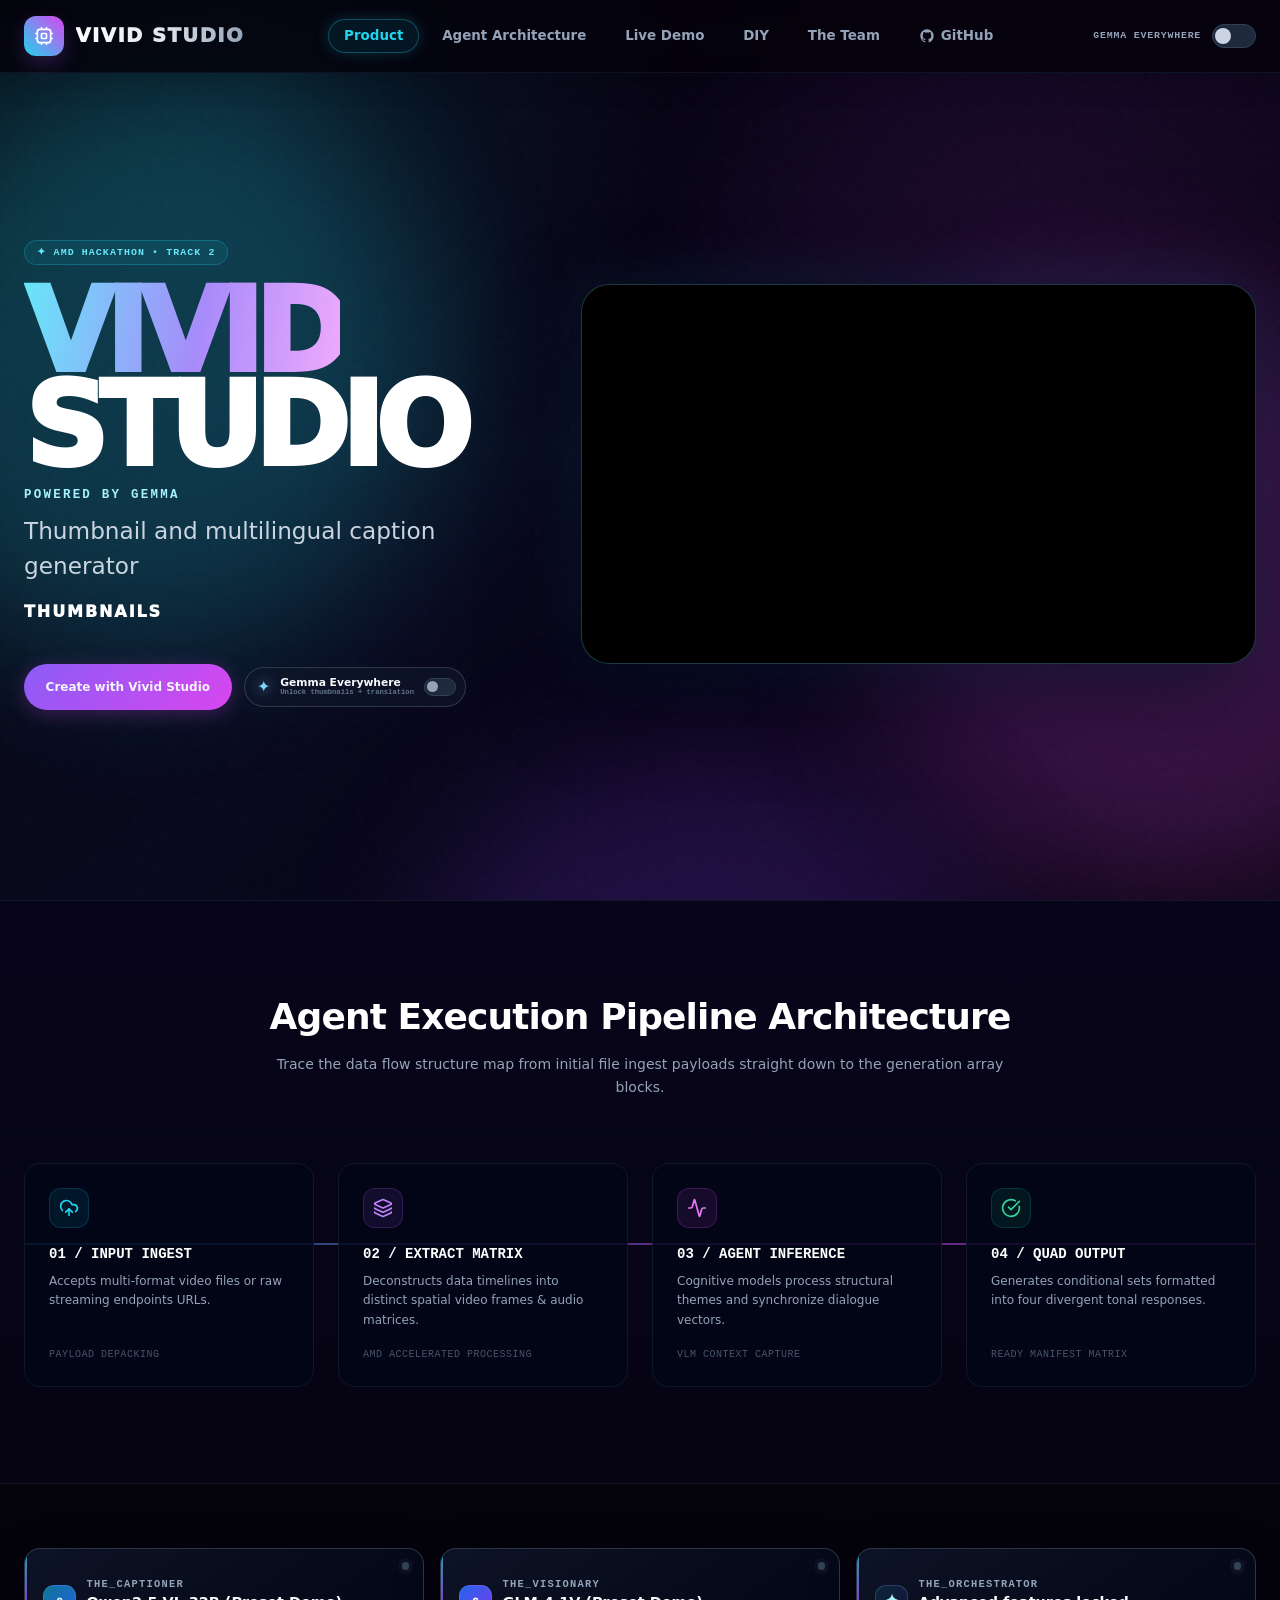
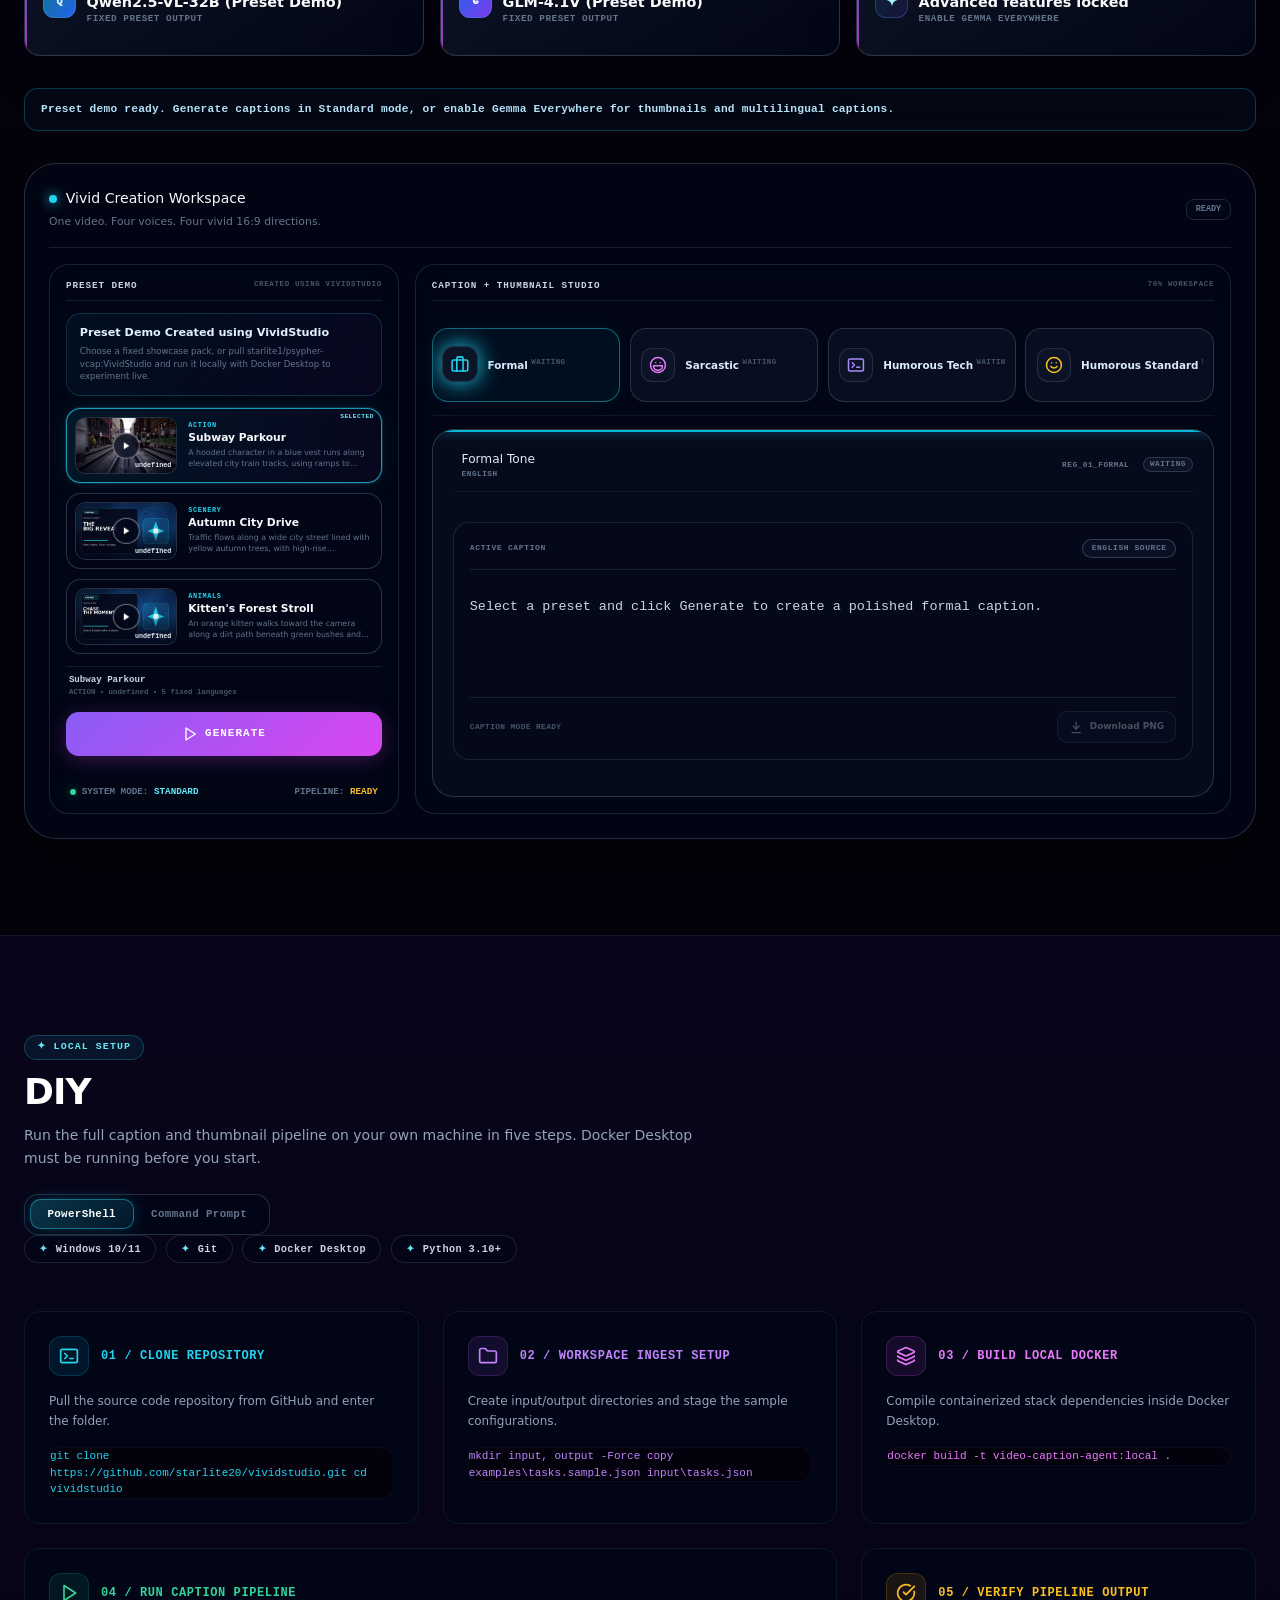
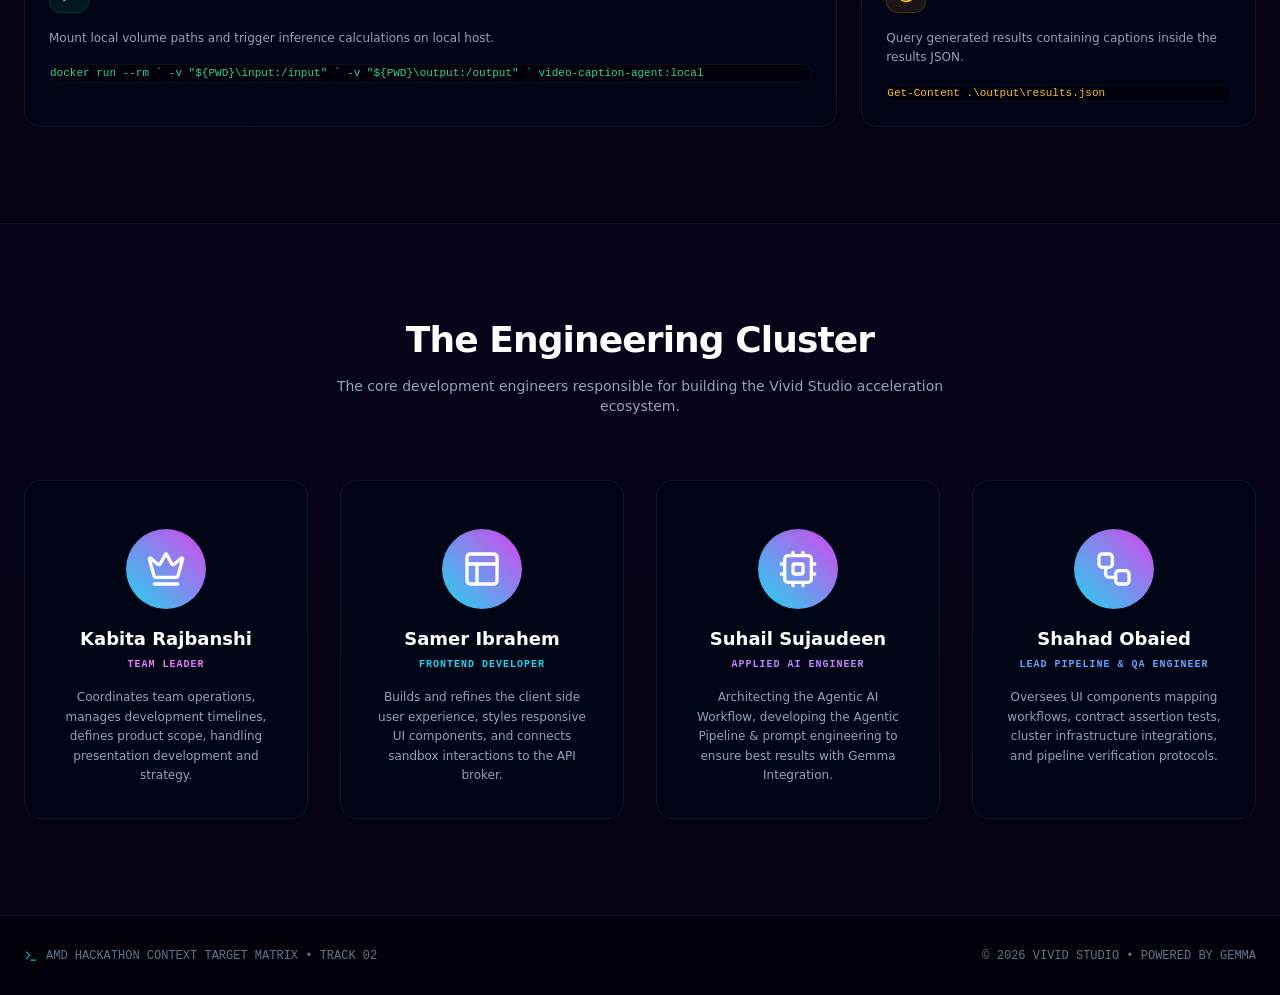
==== commit 7dcf8622: "feat: make team cards clickable and add hover effects" ====
--- a/index.html
+++ b/index.html
@@ -586,8 +586,12 @@
               acceleration ecosystem.</p>
           </div>
           <div class="grid grid-cols-1 sm:grid-cols-2 lg:grid-cols-4 gap-8">
-            <div
-              class="bg-slate-950/80 border border-slate-900 p-8 rounded-2xl w-full text-center space-y-4 hover:border-fuchsia-500/20 transition-colors">
+            <a href="https://www.linkedin.com/in/kabita-rajbanshi-847633154?utm_source=share_via&utm_content=profile&utm_medium=member_android"
+              target="_blank" rel="noopener noreferrer"
+              class="group relative block bg-slate-950/80 border border-slate-900 p-8 rounded-2xl w-full text-center space-y-4 hover:border-fuchsia-500/30 hover:-translate-y-1 hover:shadow-lg hover:shadow-fuchsia-500/5 transition-all duration-300">
+              <div class="pointer-events-none absolute -top-3 left-1/2 -translate-x-1/2 bg-slate-950 border border-fuchsia-500/40 text-fuchsia-400 text-[10px] px-3 py-1 rounded-full opacity-0 group-hover:opacity-100 group-hover:-translate-y-1 transition-all duration-300 shadow-lg font-mono whitespace-nowrap tracking-wider font-bold z-30">
+                VIEW PROFILE ↗
+              </div>
               <div
                 class="w-20 h-20 bg-gradient-to-tr from-cyan-400 to-fuchsia-500 rounded-full mx-auto flex items-center justify-center shadow-inner">
                 <svg aria-hidden="true" class="w-10 h-10 text-white" fill="none" focusable="false" height="24"
@@ -605,9 +609,13 @@
               </div>
               <p class="text-xs text-slate-400 leading-relaxed">Coordinates team operations, manages development
                 timelines, defines product scope, handling presentation development and strategy.</p>
-            </div>
-            <div
-              class="bg-slate-950/80 border border-slate-900 p-8 rounded-2xl w-full text-center space-y-4 hover:border-cyan-500/20 transition-colors">
+            </a>
+            <a href="https://www.linkedin.com/in/samer-ibrahem-33a0b431b?utm_source=share_via&utm_content=profile&utm_medium=member_android"
+              target="_blank" rel="noopener noreferrer"
+              class="group relative block bg-slate-950/80 border border-slate-900 p-8 rounded-2xl w-full text-center space-y-4 hover:border-cyan-500/30 hover:-translate-y-1 hover:shadow-lg hover:shadow-cyan-500/5 transition-all duration-300">
+              <div class="pointer-events-none absolute -top-3 left-1/2 -translate-x-1/2 bg-slate-950 border border-cyan-500/40 text-cyan-400 text-[10px] px-3 py-1 rounded-full opacity-0 group-hover:opacity-100 group-hover:-translate-y-1 transition-all duration-300 shadow-lg font-mono whitespace-nowrap tracking-wider font-bold z-30">
+                VIEW PROFILE ↗
+              </div>
               <div
                 class="w-20 h-20 bg-gradient-to-tr from-cyan-400 to-fuchsia-500 rounded-full mx-auto flex items-center justify-center shadow-inner">
                 <svg aria-hidden="true" class="w-10 h-10 text-white" fill="none" focusable="false" height="24"
@@ -624,9 +632,13 @@
               </div>
               <p class="text-xs text-slate-400 leading-relaxed">Builds and refines the client side user experience,
                 styles responsive UI components, and connects sandbox interactions to the API broker.</p>
-            </div>
-            <div
-              class="bg-slate-950/80 border border-slate-900 p-8 rounded-2xl w-full text-center space-y-4 hover:border-purple-500/20 transition-colors">
+            </a>
+            <a href="https://www.linkedin.com/in/suhail-sujaudeen?utm_source=share_via&utm_content=profile&utm_medium=member_android"
+              target="_blank" rel="noopener noreferrer"
+              class="group relative block bg-slate-950/80 border border-slate-900 p-8 rounded-2xl w-full text-center space-y-4 hover:border-purple-500/30 hover:-translate-y-1 hover:shadow-lg hover:shadow-purple-500/5 transition-all duration-300">
+              <div class="pointer-events-none absolute -top-3 left-1/2 -translate-x-1/2 bg-slate-950 border border-purple-500/40 text-purple-400 text-[10px] px-3 py-1 rounded-full opacity-0 group-hover:opacity-100 group-hover:-translate-y-1 transition-all duration-300 shadow-lg font-mono whitespace-nowrap tracking-wider font-bold z-30">
+                VIEW PROFILE ↗
+              </div>
               <div
                 class="w-20 h-20 bg-gradient-to-tr from-cyan-400 to-fuchsia-500 rounded-full mx-auto flex items-center justify-center shadow-inner">
                 <svg aria-hidden="true" class="w-10 h-10 text-white" fill="none" focusable="false" height="24"
@@ -649,9 +661,12 @@
                   Engineer</p>
               </div>
               <p class="text-xs text-slate-400 leading-relaxed">Architecting the Agentic AI Workflow, developing the Agentic Pipeline & prompt engineering to ensure best results with Gemma Integration.</p>
-            </div>
-            <div
-              class="bg-slate-950/80 border border-slate-900 p-8 rounded-2xl w-full text-center space-y-4 hover:border-blue-500/20 transition-colors">
+            </a>
+            <div
+              class="group relative bg-slate-950/80 border border-slate-900 p-8 rounded-2xl w-full text-center space-y-4 hover:border-blue-500/30 hover:-translate-y-1 hover:shadow-lg hover:shadow-blue-500/5 transition-all duration-300">
+              <div class="pointer-events-none absolute -top-3 left-1/2 -translate-x-1/2 bg-slate-950 border border-blue-500/40 text-blue-400 text-[10px] px-3 py-1 rounded-full opacity-0 group-hover:opacity-100 group-hover:-translate-y-1 transition-all duration-300 shadow-lg font-mono whitespace-nowrap tracking-wider font-bold z-30">
+                TEAM MEMBER
+              </div>
               <div
                 class="w-20 h-20 bg-gradient-to-tr from-cyan-400 to-fuchsia-500 rounded-full mx-auto flex items-center justify-center shadow-inner">
                 <svg aria-hidden="true" class="w-10 h-10 text-white" fill="none" focusable="false" height="24"
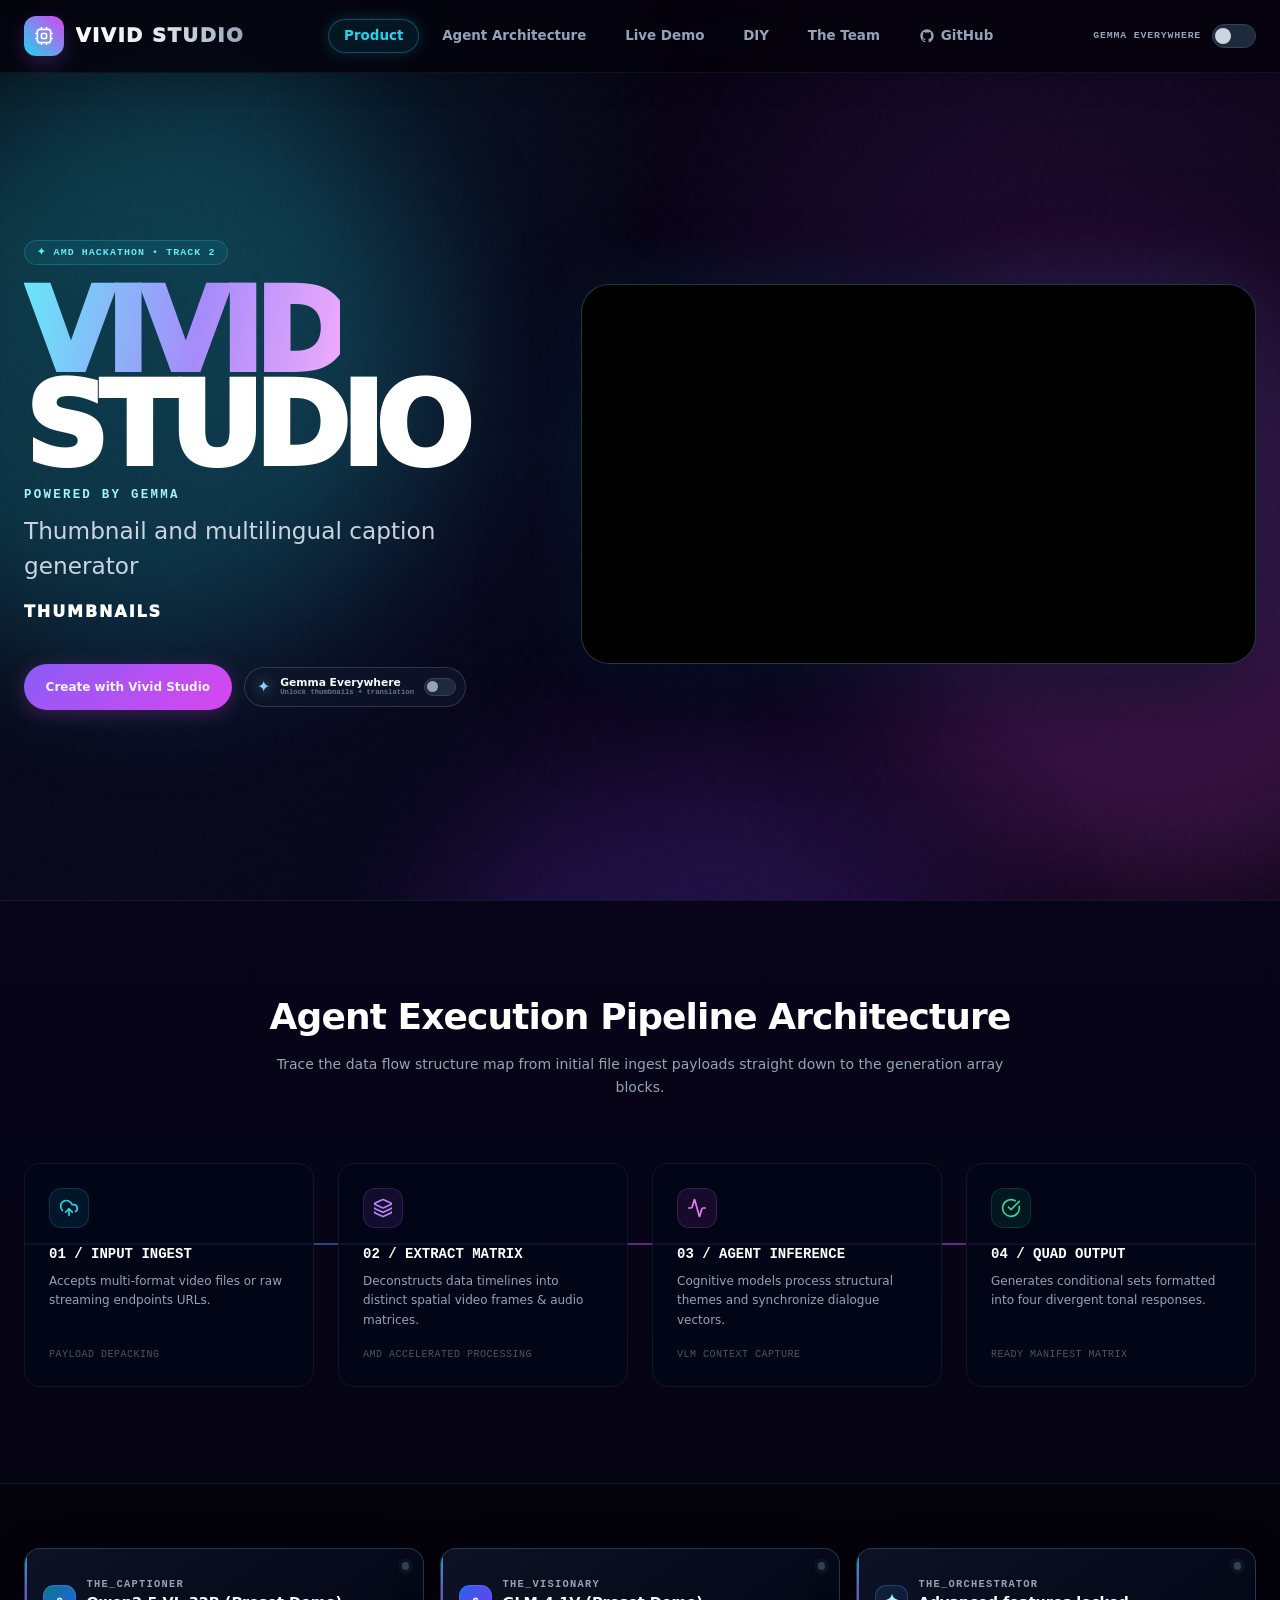
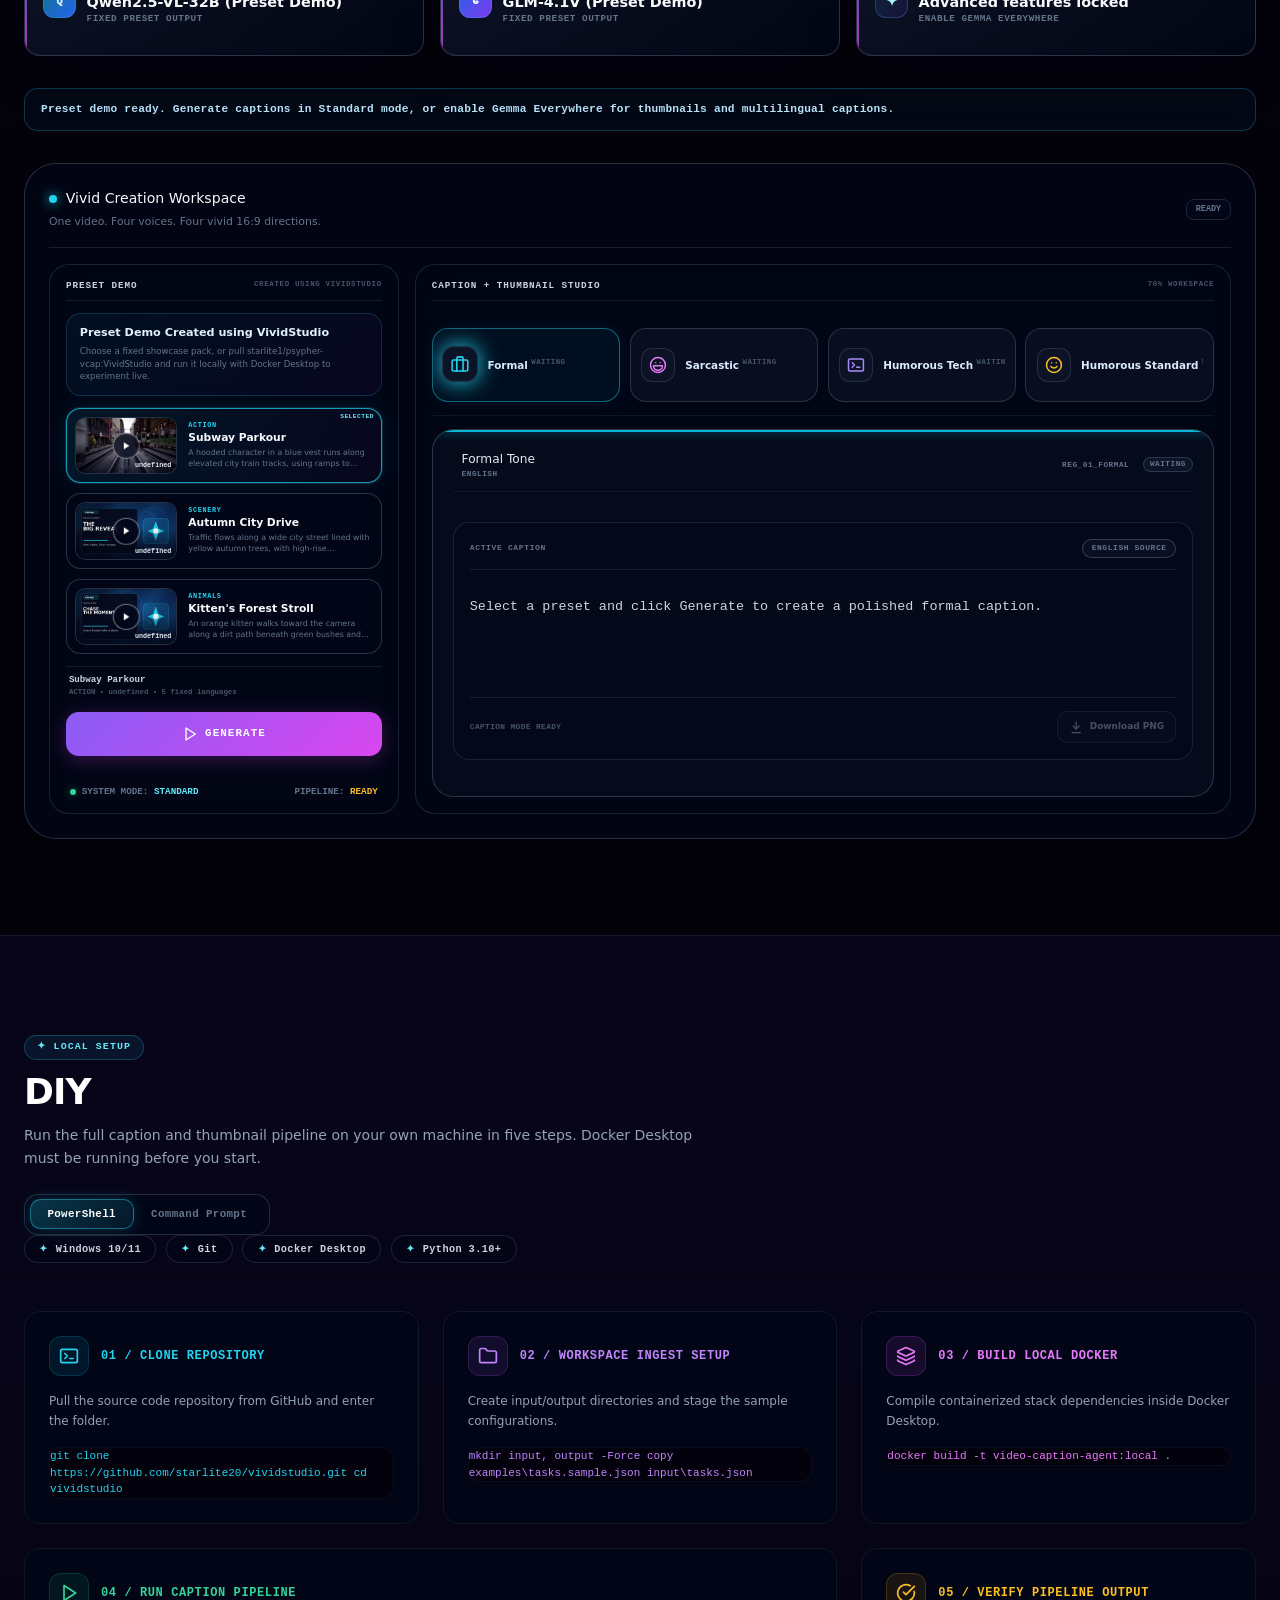
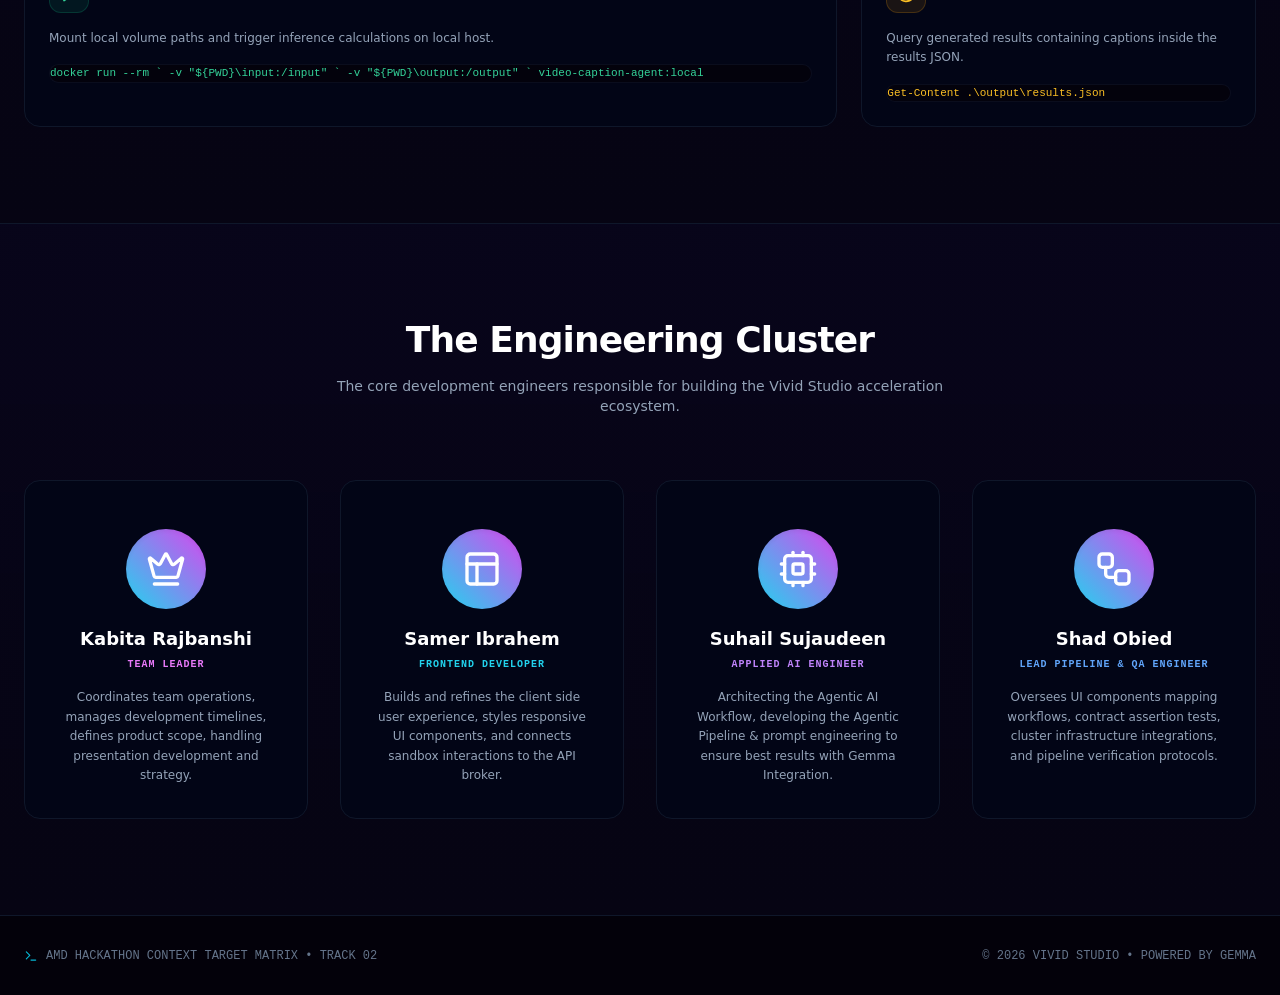
==== commit d5a0e511: "chore: change Shahad Obaied to Shad Obied" ====
--- a/index.html
+++ b/index.html
@@ -677,7 +677,7 @@
                   <rect height="8" rx="2" width="8" x="13" y="13"></rect>
                 </svg></div>
               <div>
-                <h4 class="text-lg font-bold text-white">Shahad Obaied</h4>
+                <h4 class="text-lg font-bold text-white">Shad Obied</h4>
                 <p class="text-[10px] font-mono text-blue-400 mt-1 uppercase tracking-widest font-bold">Lead Pipeline
                   &amp; QA Engineer</p>
               </div>
